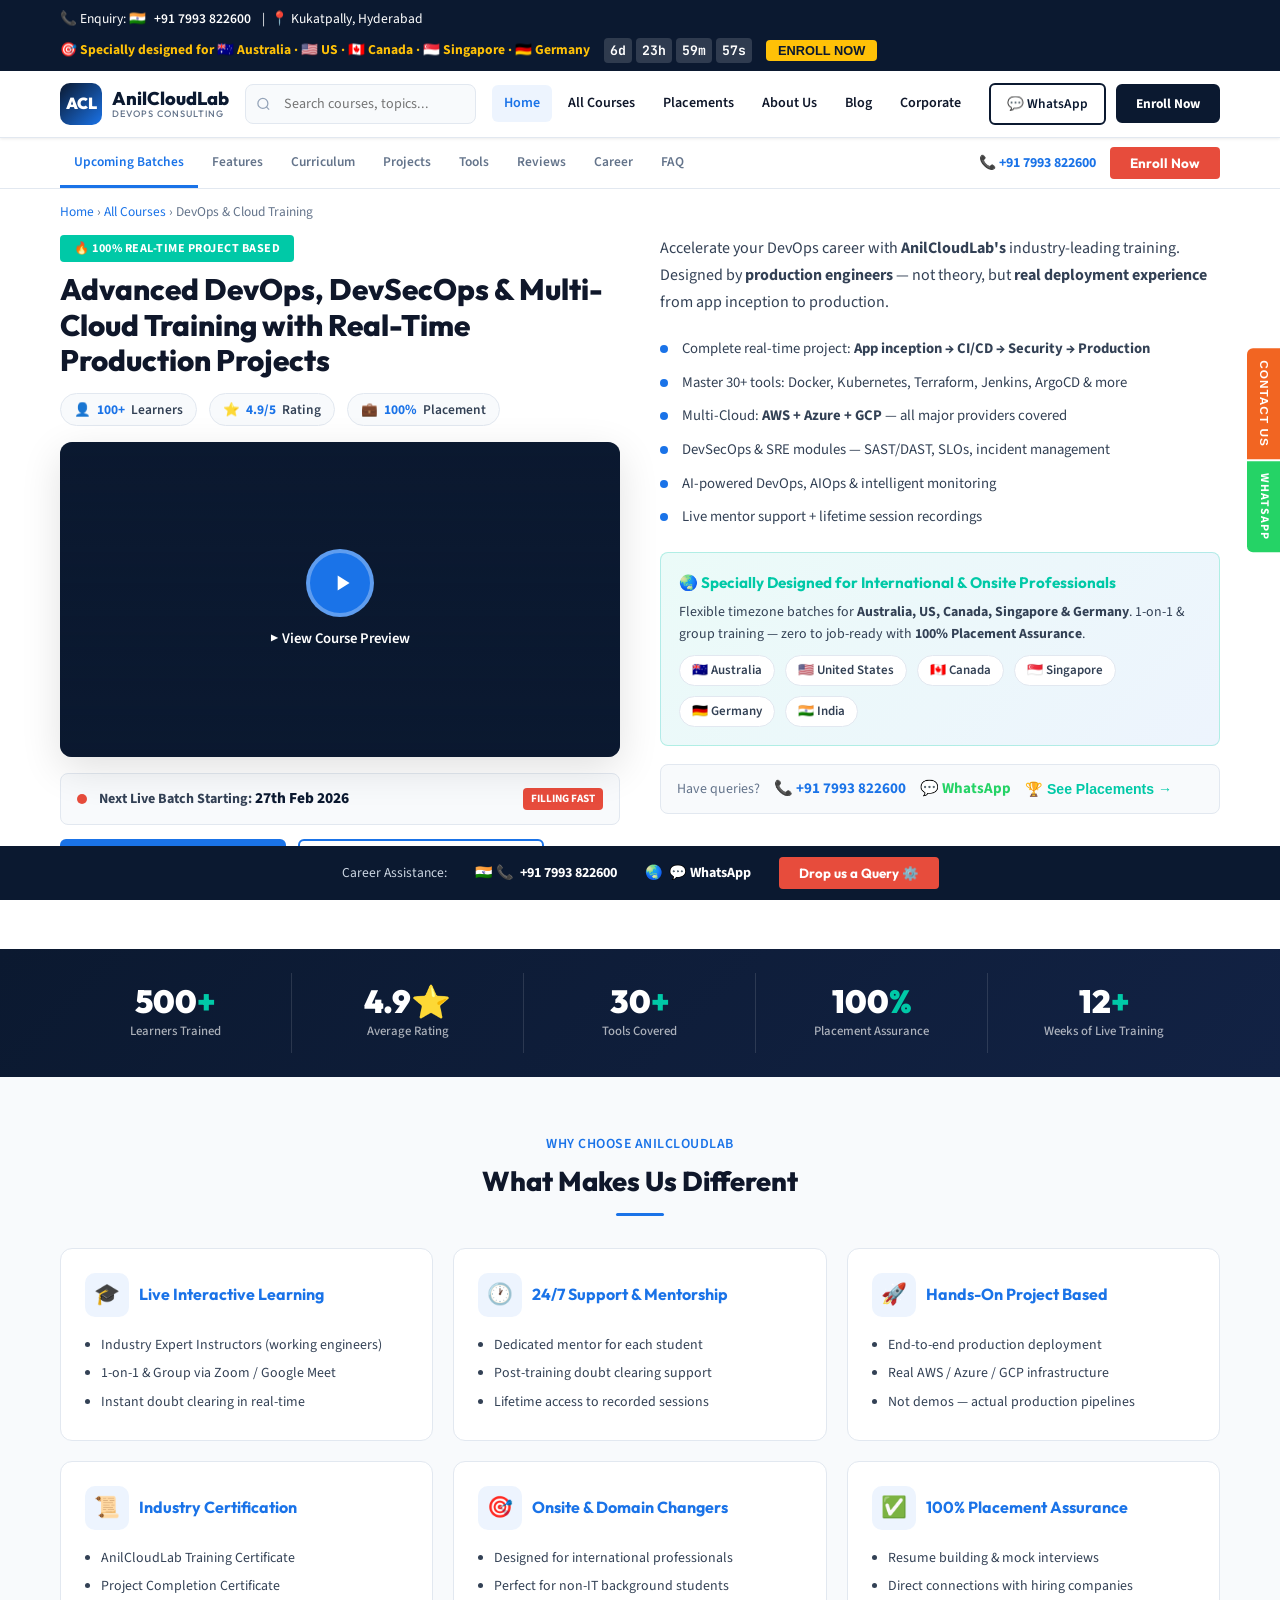
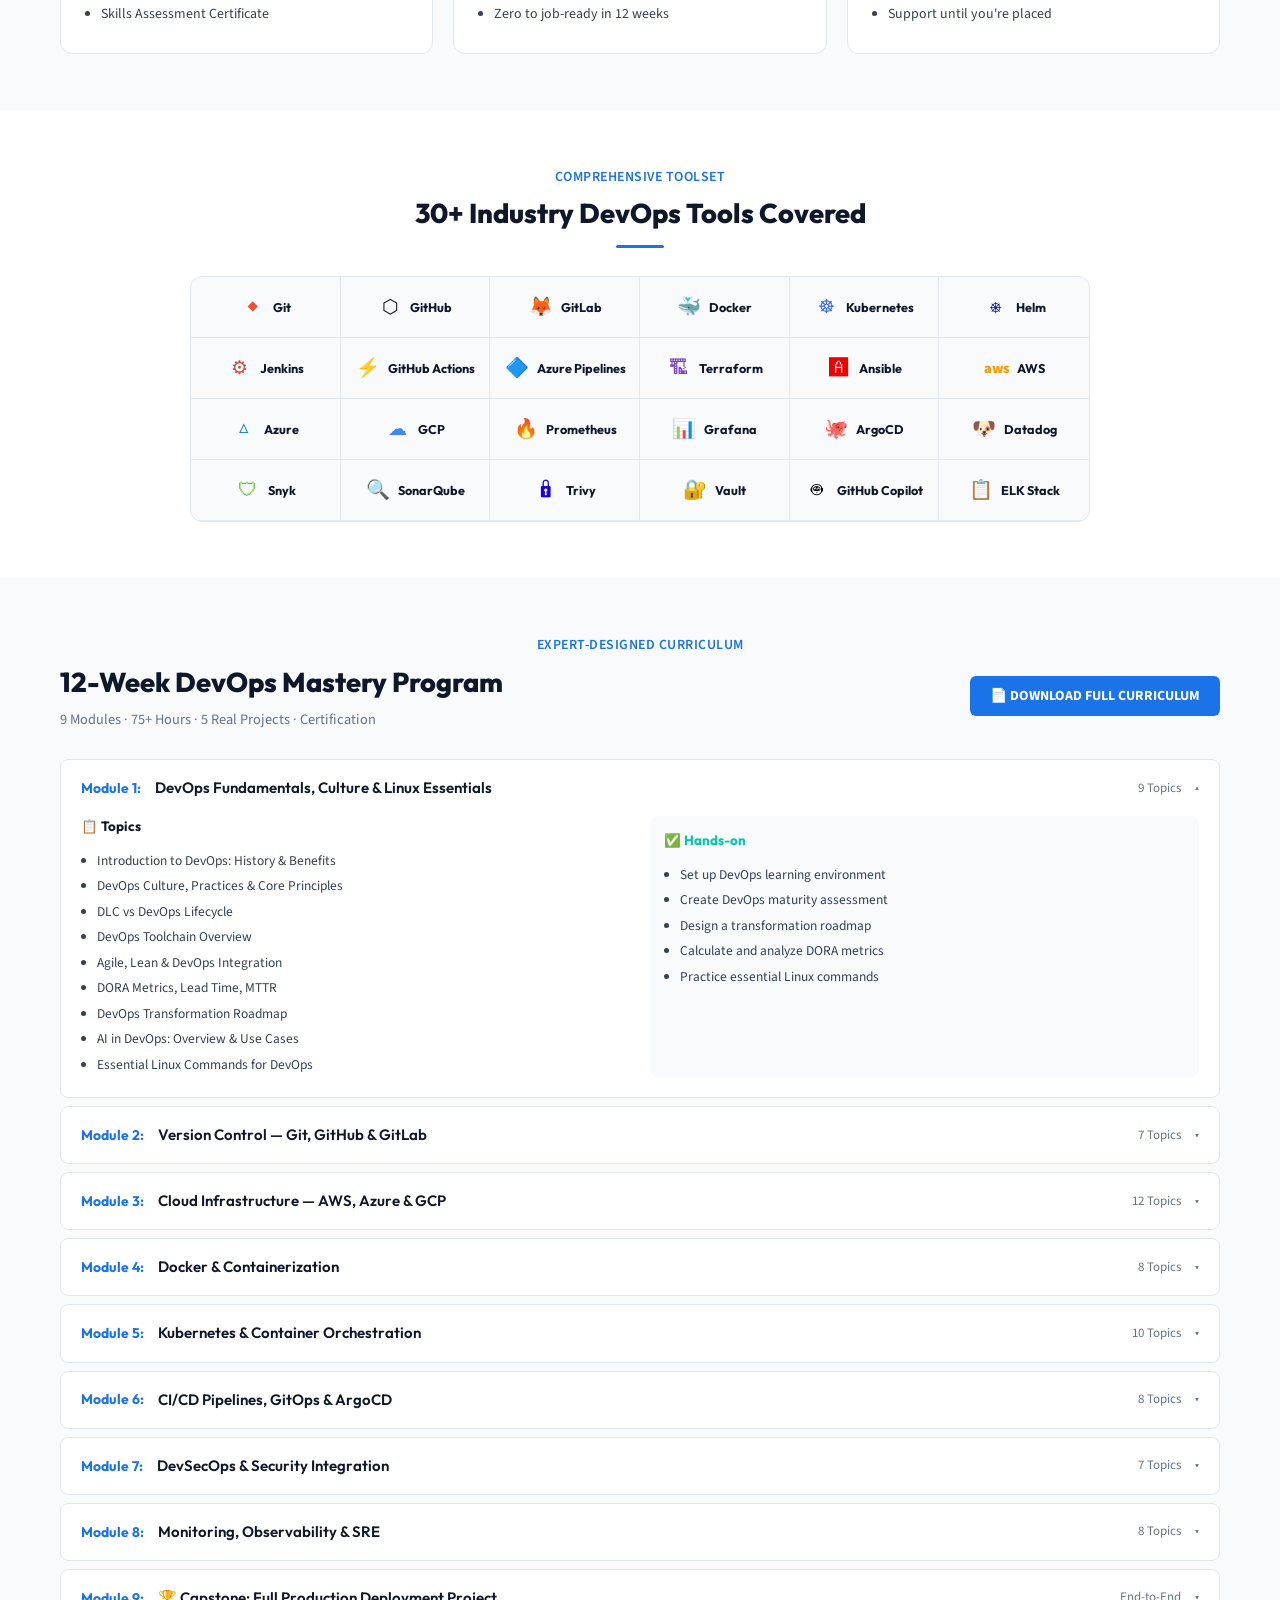
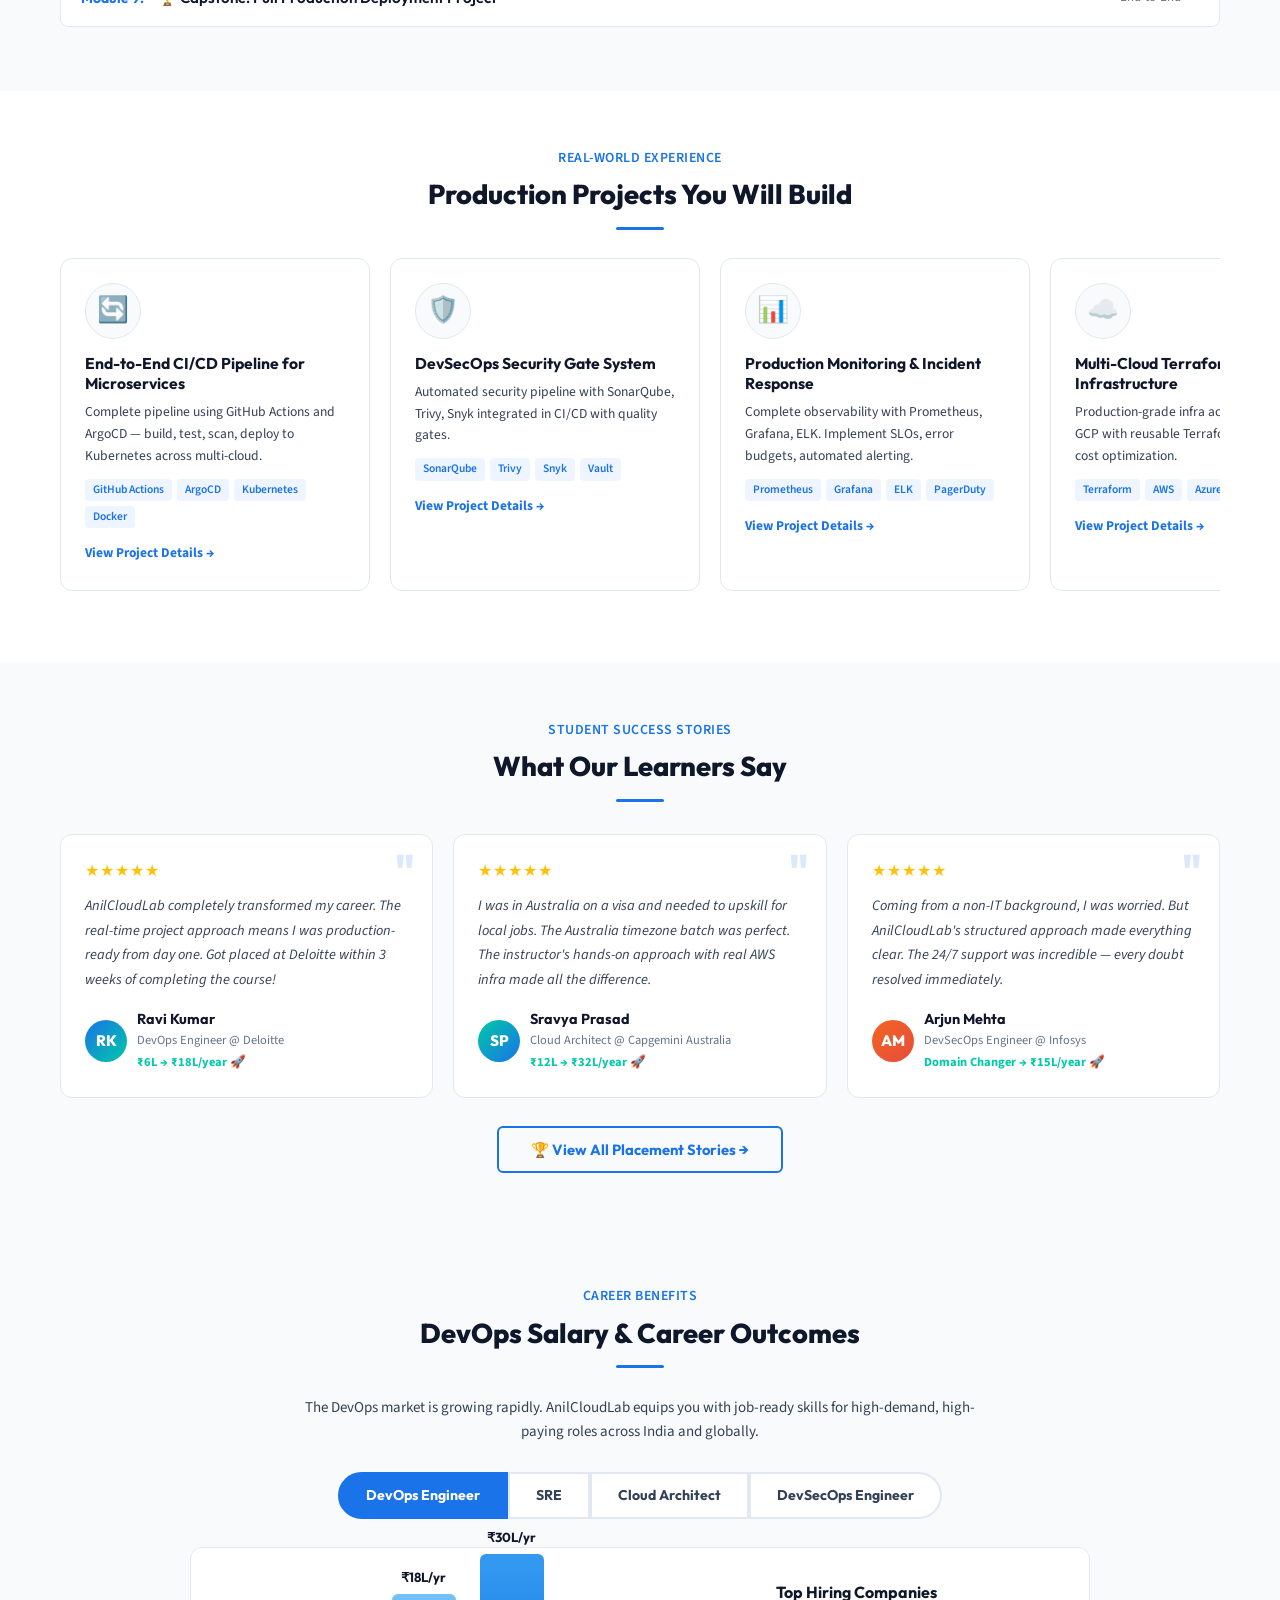
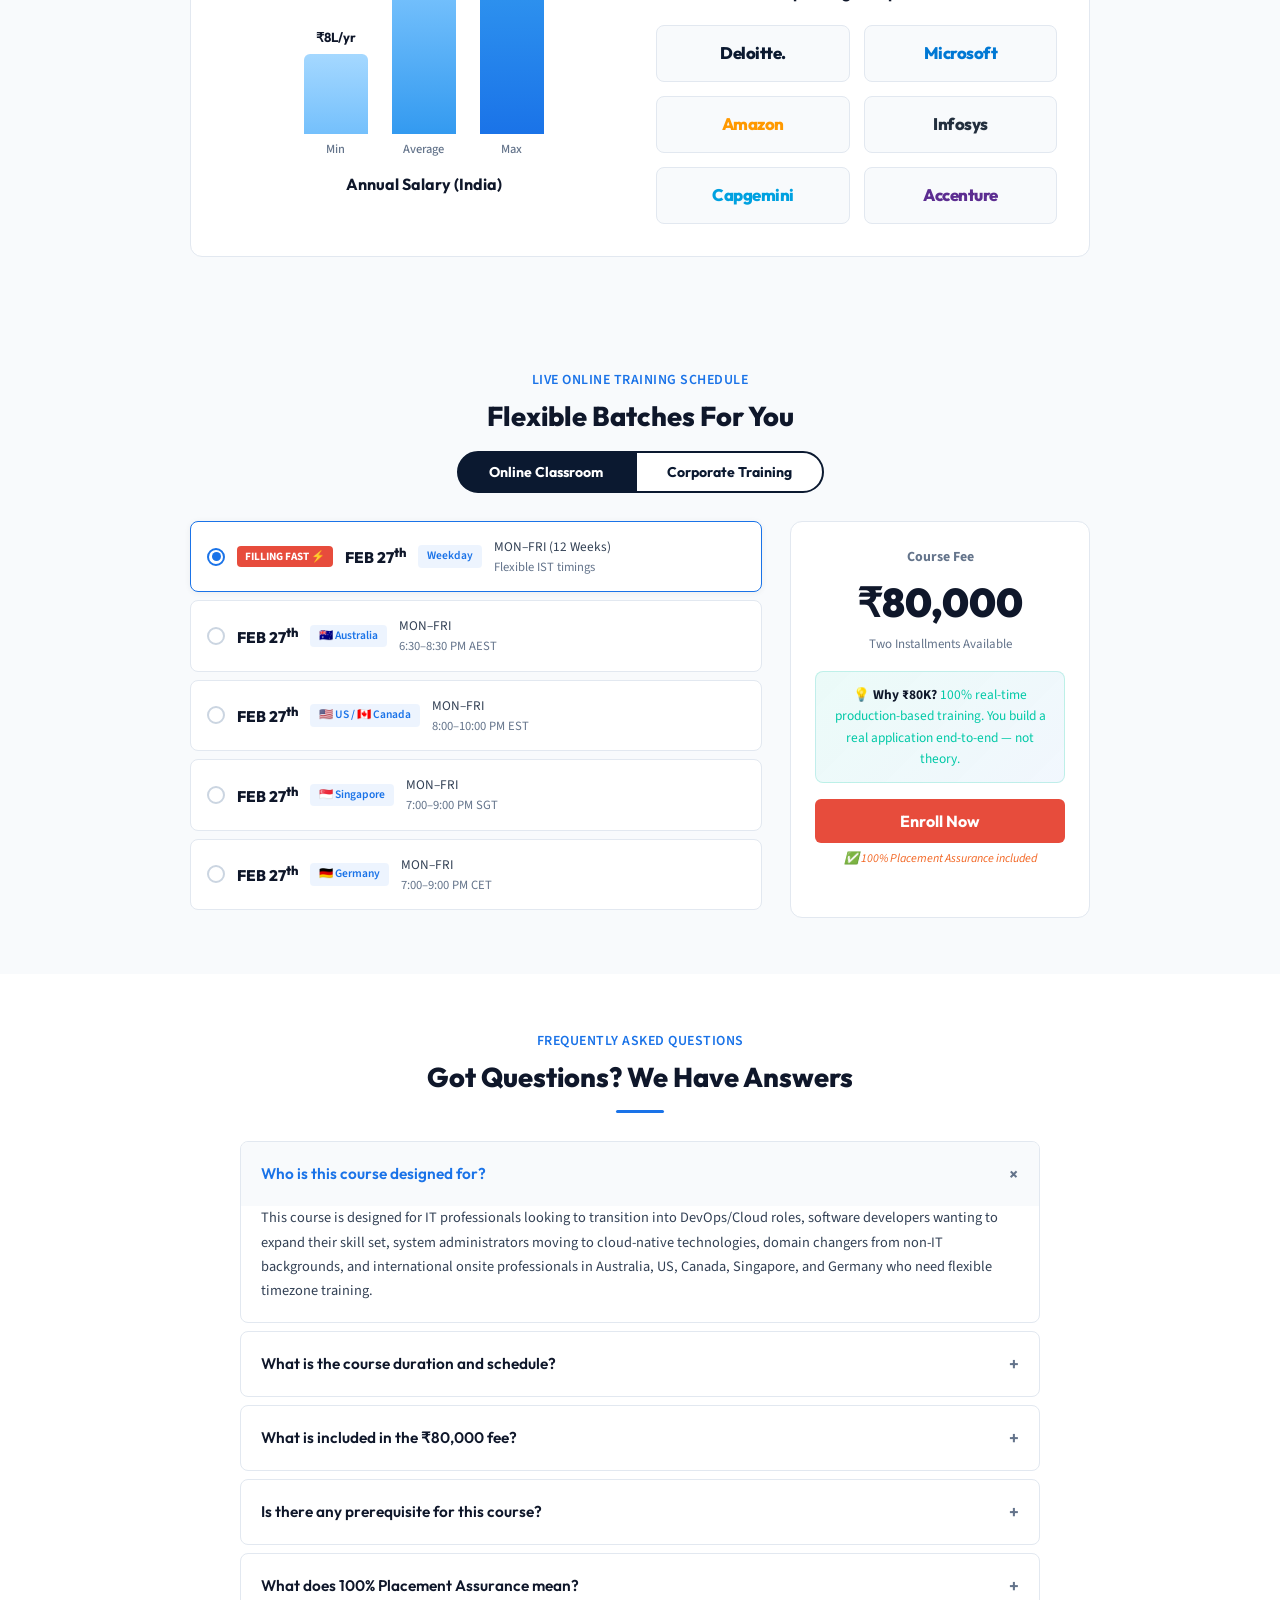
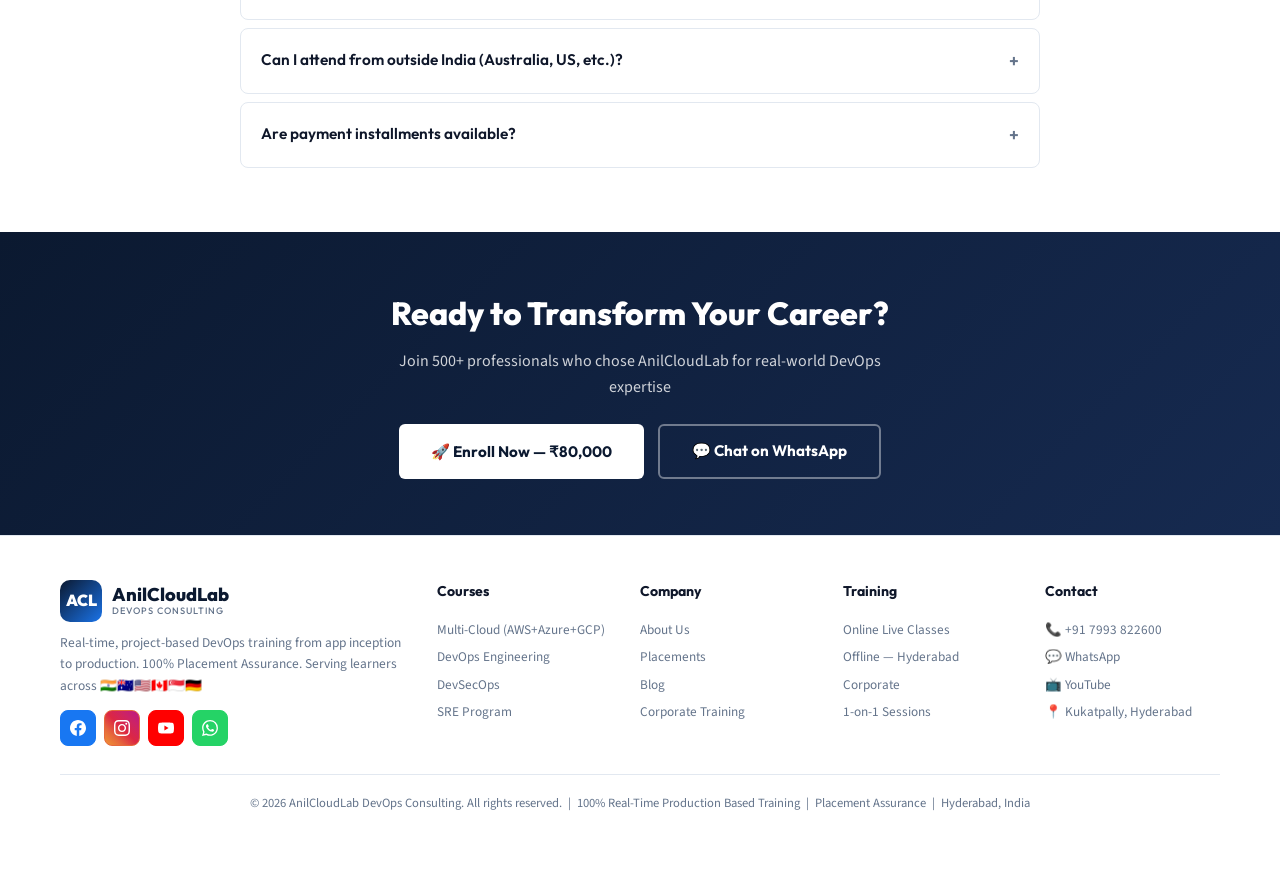
==== index.html @ 306cf28e "Update index.html" ====
<!DOCTYPE html>
<html lang="en">
<head>
<meta charset="UTF-8">
<meta name="viewport" content="width=device-width, initial-scale=1.0">
<meta name="google-site-verification" content="PxetIQFyQd6lU94QWJth1lDKcfCAhkZHGHRXb4VcsN8" />
<meta name="description" content="AnilCloudLab - India's leading DevOps, DevSecOps and Multi-Cloud Training Institute. Real-time project-based courses with 100% Placement Assurance. Live online classes for Australia, US, Canada, Singapore and Germany professionals.">
<meta name="keywords" content="anilcloudlab, anil cloud lab, AnilCloudLab, devops training, devsecops training, multi-cloud training, AWS training, devops course hyderabad, cloud computing course, placement assurance">
<link rel="canonical" href="https://anilcloudlab.github.io/" />
<meta property="og:title" content="AnilCloudLab - DevOps, DevSecOps & Multi-Cloud Training | 100% Placement Assurance">
<meta property="og:description" content="AnilCloudLab offers advanced DevOps, DevSecOps and Multi-Cloud Training with real production projects. 100% Placement Assurance.">
<meta property="og:url" content="https://anilcloudlab.github.io/">
<meta property="og:type" content="website">
<meta name="robots" content="index, follow">
<meta name="author" content="AnilCloudLab DevOps Consulting">
<meta name="theme-color" content="#0b1930">
<title>AnilCloudLab — DevOps, DevSecOps & Multi-Cloud Training | Real-Time Projects | 100% Placement Assurance</title>

<script type="application/ld+json">{"@context":"https://schema.org","@type":"EducationalOrganization","name":"AnilCloudLab","url":"https://anilcloudlab.github.io/","description":"AnilCloudLab is India's leading DevOps, DevSecOps and Multi-Cloud Training Institute offering real-time project-based courses with 100% Placement Assurance.","telephone":"+917993822600","address":{"@type":"PostalAddress","streetAddress":"506, Manjeera Majestic Homes, Kukatpally","addressLocality":"Hyderabad","addressRegion":"Telangana","postalCode":"500072","addressCountry":"IN"}}</script>

<script type="application/ld+json">
{
  "@context": "https://schema.org",
  "@type": "WebSite",
  "name": "AnilCloudLab",
  "alternateName": "Anil Cloud Lab",
  "url": "https://anilcloudlab.github.io/",
  "potentialAction": {
    "@type": "SearchAction",
    "target": "https://anilcloudlab.github.io/?q={search_term_string}",
    "query-input": "required name=search_term_string"
  }
}
</script>
<script type="application/ld+json">
{
  "@context": "https://schema.org",
  "@type": "ItemList",
  "name": "AnilCloudLab Site Navigation",
  "itemListElement": [
    {"@type":"ListItem","position":1,"name":"All Courses","description":"DevOps, Multi-Cloud, DevSecOps, SRE training programs with 100% Placement Assurance","url":"https://anilcloudlab.github.io/index.html#courses"},
    {"@type":"ListItem","position":2,"name":"Placements","description":"500+ students placed at top companies — Deloitte, Microsoft, Amazon, Infosys","url":"https://anilcloudlab.github.io/index.html#placements"},
    {"@type":"ListItem","position":3,"name":"About Us","description":"AnilCloudLab — Real engineers, real projects, real results since 2022, Hyderabad","url":"https://anilcloudlab.github.io/index.html#about"},
    {"@type":"ListItem","position":4,"name":"Corporate Training","description":"Customized DevOps and Cloud team upskilling for companies","url":"https://anilcloudlab.github.io/index.html#corporate"},
    {"@type":"ListItem","position":5,"name":"Blog","description":"DevOps tutorials, career tips, Kubernetes and AWS guides","url":"https://anilcloudlab.github.io/index.html#blog"},
    {"@type":"ListItem","position":6,"name":"Enroll Now","description":"Join DevOps training — ₹80,000 with 100% Placement Assurance, next batch Feb 27","url":"https://anilcloudlab.github.io/index.html#enroll"}
  ]
}
</script>

<link rel="preconnect" href="https://fonts.googleapis.com">
<link rel="preconnect" href="https://fonts.gstatic.com" crossorigin>
<link href="https://fonts.googleapis.com/css2?family=Outfit:wght@300;400;500;600;700;800;900&family=Source+Sans+3:ital,wght@0,400;0,500;0,600;0,700;1,400&family=JetBrains+Mono:wght@400;500;600&display=swap" rel="stylesheet">

<style>
:root{
  --navy:#0b1930;--navy-l:#122244;--blue:#1a73e8;--blue-d:#1557b0;--blue-l:#4a9af5;
  --cyan:#00c9a7;--orange:#f26522;--red:#e74c3c;--gold:#ffc107;--w:#fff;
  --g50:#f8fafc;--g100:#f1f5f9;--g200:#e2e8f0;--g300:#cbd5e1;--g400:#94a3b8;
  --g500:#64748b;--g600:#475569;--g700:#334155;--td:#0f172a;--tb:#334155;--tl:#64748b;
  --sh:0 4px 16px rgba(0,0,0,.1);--shL:0 12px 40px rgba(0,0,0,.12);--r:12px;--rs:8px
}
*,*::before,*::after{margin:0;padding:0;box-sizing:border-box}
html{scroll-behavior:smooth}
body{font-family:'Source Sans 3',sans-serif;color:var(--tb);background:var(--w);line-height:1.6;overflow-x:hidden}
a{text-decoration:none;color:inherit}ul{list-style:none}img{max-width:100%}
.container{max-width:1200px;margin:0 auto;padding:0 20px}

/* TOP BAR */
.top-bar{background:var(--navy);color:var(--w);padding:8px 0;font-size:.85rem;z-index:1001;position:relative}
.top-bar-inner{display:flex;justify-content:space-between;align-items:center;flex-wrap:wrap;gap:8px}
.top-bar-left{display:flex;align-items:center;gap:8px}
.top-bar-left a{color:var(--w);font-weight:600}
.top-bar-right{display:flex;align-items:center;gap:6px}
.top-bar-offer{color:var(--gold);font-weight:700}
.countdown{display:inline-flex;gap:4px;margin-left:8px}
.cd-u{background:rgba(255,255,255,.15);padding:2px 6px;border-radius:4px;font-weight:700;font-size:.82rem;font-family:'JetBrains Mono',monospace}
.grab-btn{background:var(--gold);color:var(--navy);padding:3px 12px;border-radius:4px;font-weight:700;font-size:.8rem;margin-left:8px;cursor:pointer;border:none;transition:.2s}
.grab-btn:hover{background:#ffd54f}

/* NAVBAR */
.navbar{background:var(--w);border-bottom:1px solid var(--g200);position:sticky;top:0;z-index:1000;box-shadow:0 1px 3px rgba(0,0,0,.08)}
.nav-inner{display:flex;align-items:center;justify-content:space-between;padding:12px 20px;max-width:1200px;margin:0 auto;gap:16px}
.nav-logo{display:flex;align-items:center;gap:10px;flex-shrink:0}
.nav-logo-mark{width:42px;height:42px;border-radius:10px;background:linear-gradient(135deg,var(--navy),var(--blue));display:flex;align-items:center;justify-content:center;font-family:'Outfit',sans-serif;font-weight:900;font-size:1rem;color:var(--w)}
.nav-logo-text{font-family:'Outfit',sans-serif;font-weight:800;font-size:1.15rem;color:var(--navy);line-height:1.1}
.nav-logo-text small{display:block;font-size:.58rem;font-weight:500;color:var(--tl);letter-spacing:1px;text-transform:uppercase}
.nav-search-wrap{flex:1;max-width:320px;position:relative}
.nav-search-input{width:100%;padding:9px 16px 9px 38px;border:1.5px solid var(--g200);border-radius:8px;font-size:.88rem;font-family:'Source Sans 3',sans-serif;outline:none;transition:.2s;background:var(--g50)}
.nav-search-input:focus{border-color:var(--blue);background:var(--w)}
.nav-search-icon{position:absolute;left:11px;top:50%;transform:translateY(-50%);color:var(--g400);pointer-events:none}
.nav-links{display:flex;align-items:center;gap:4px}
.nav-link{font-size:.88rem;font-weight:600;color:var(--td);cursor:pointer;transition:.2s;white-space:nowrap;padding:7px 12px;border-radius:6px;position:relative}
.nav-link:hover{color:var(--blue);background:rgba(26,115,232,.06)}
.nav-link.active{color:var(--blue);background:rgba(26,115,232,.08)}
.nav-actions{display:flex;align-items:center;gap:10px}
.btn-o{padding:8px 16px;border:2px solid var(--navy);border-radius:6px;font-weight:600;font-size:.84rem;color:var(--navy);background:transparent;cursor:pointer;transition:.2s;font-family:'Source Sans 3'}
.btn-o:hover{background:var(--navy);color:var(--w)}
.btn-f{padding:8px 18px;border:2px solid var(--navy);border-radius:6px;font-weight:700;font-size:.84rem;color:var(--w);background:var(--navy);cursor:pointer;transition:.2s;font-family:'Source Sans 3'}
.btn-f:hover{background:var(--blue);border-color:var(--blue)}
.nav-mob{display:none;background:none;border:none;cursor:pointer;padding:8px}
.nav-mob span{display:block;width:22px;height:2px;background:var(--navy);margin:5px 0}

/* PAGES */
.page{display:none}.page.active{display:block}

/* SUB NAV */
.sub-nav{background:var(--w);border-bottom:1px solid var(--g200);position:sticky;top:66px;z-index:999;overflow-x:auto}
.sub-nav-inner{display:flex;align-items:center;justify-content:space-between;max-width:1200px;margin:0 auto;padding:0 20px}
.sub-nav-links{display:flex;gap:0}
.snl{padding:13px 14px;font-size:.84rem;font-weight:600;color:var(--tl);cursor:pointer;white-space:nowrap;border-bottom:3px solid transparent;transition:.2s}
.snl:hover,.snl.active{color:var(--blue);border-bottom-color:var(--blue)}
.sub-nav-r{display:flex;align-items:center;gap:14px}
.sub-nav-phone{color:var(--blue);font-weight:700;font-size:.87rem}
.snr-enroll{padding:8px 20px;background:var(--red);color:var(--w);border:none;border-radius:4px;font-weight:700;font-size:.84rem;cursor:pointer;font-family:'Outfit';transition:.2s}
.snr-enroll:hover{background:#c0392b}

/* BREADCRUMB */
.breadcrumb{padding:12px 0;font-size:.84rem;color:var(--tl)}.breadcrumb a{color:var(--blue)}

/* HERO */
.hero-grid{display:grid;grid-template-columns:1fr 1fr;gap:40px;align-items:start;padding-bottom:40px}
.hero-badge{display:inline-block;background:var(--cyan);color:var(--w);padding:4px 14px;border-radius:4px;font-size:.76rem;font-weight:700;text-transform:uppercase;letter-spacing:.5px;margin-bottom:10px}
.hero-title{font-family:'Outfit';font-size:1.85rem;font-weight:800;color:var(--td);line-height:1.2;margin-bottom:14px}
.hero-meta{display:flex;gap:12px;margin-bottom:16px;flex-wrap:wrap}
.hm-item{display:flex;align-items:center;gap:6px;padding:5px 13px;background:var(--g50);border:1px solid var(--g200);border-radius:50px;font-size:.84rem;font-weight:600}
.hm-item .v{color:var(--blue);font-weight:700}
.video-box{position:relative;border-radius:var(--r);overflow:hidden;background:var(--navy);aspect-ratio:16/9;cursor:pointer;box-shadow:var(--shL);margin-bottom:16px}
.video-box iframe{width:100%;height:100%;border:none}
.video-overlay{position:absolute;inset:0;background:linear-gradient(180deg,rgba(11,25,48,.3),rgba(11,25,48,.7));display:flex;flex-direction:column;align-items:center;justify-content:center;gap:10px;transition:.3s}
.video-box.playing .video-overlay{opacity:0;pointer-events:none}
.play-btn{width:68px;height:68px;border-radius:50%;background:var(--blue);border:4px solid rgba(255,255,255,.3);display:flex;align-items:center;justify-content:center;transition:.3s}
.play-btn:hover{transform:scale(1.1);box-shadow:0 0 30px rgba(26,115,232,.5)}
.play-btn svg{fill:var(--w);width:26px;height:26px;margin-left:4px}
.video-label{color:var(--w);font-weight:600;font-size:.92rem}
.batch-banner{display:flex;align-items:center;gap:12px;padding:12px 16px;background:var(--g50);border:1px solid var(--g200);border-radius:var(--rs);margin-bottom:14px}
.live-dot{width:10px;height:10px;border-radius:50%;background:var(--red);animation:pulse 1.5s ease-in-out infinite;flex-shrink:0}
@keyframes pulse{0%,100%{opacity:1}50%{opacity:.4}}
.hero-ctas{display:flex;gap:12px;flex-wrap:wrap;margin-bottom:20px}
.cta-p{padding:13px 32px;background:var(--blue);color:var(--w);border:none;border-radius:6px;font-family:'Outfit';font-weight:700;font-size:.98rem;cursor:pointer;transition:.3s}
.cta-p:hover{background:var(--blue-d);box-shadow:0 8px 24px rgba(26,115,232,.3);transform:translateY(-2px)}
.cta-s{padding:13px 32px;background:var(--w);color:var(--blue);border:2px solid var(--blue);border-radius:6px;font-family:'Outfit';font-weight:700;font-size:.98rem;cursor:pointer;transition:.3s}
.cta-s:hover{background:rgba(26,115,232,.05)}
.hero-desc{font-size:1rem;line-height:1.7;margin-bottom:16px}
.hero-hl li{padding:5px 0 5px 22px;position:relative;font-size:.92rem}
.hero-hl li::before{content:'';position:absolute;left:0;top:13px;width:8px;height:8px;background:var(--blue);border-radius:50%}
.global-banner{background:linear-gradient(135deg,rgba(0,201,167,.08),rgba(26,115,232,.08));border:1px solid rgba(0,201,167,.25);border-radius:var(--rs);padding:18px;margin:18px 0}
.global-banner h4{font-family:'Outfit';font-size:.95rem;font-weight:700;color:var(--cyan);margin-bottom:6px}
.global-banner p{font-size:.87rem;color:var(--tb)}
.country-flags{display:flex;gap:10px;margin-top:10px;flex-wrap:wrap}
.country-flag{display:flex;align-items:center;gap:6px;padding:4px 12px;background:var(--w);border:1px solid var(--g200);border-radius:50px;font-size:.81rem;font-weight:600}
.hero-contact{display:flex;align-items:center;gap:14px;padding:12px 16px;background:var(--g50);border-radius:var(--rs);border:1px solid var(--g200);margin-top:16px;flex-wrap:wrap}
.hero-contact span{font-size:.87rem;color:var(--tl)}
.hero-contact a{font-weight:700;font-size:.94rem}

/* SECTIONS */
.sh{font-family:'Outfit';font-size:1.7rem;font-weight:800;color:var(--td);text-align:center;margin-bottom:8px}
.sh-sub{text-align:center;font-size:.87rem;color:var(--blue);font-weight:600;margin-bottom:4px;text-transform:uppercase;letter-spacing:.5px}
.sh-line{width:48px;height:3px;background:var(--blue);border-radius:2px;margin:10px auto 28px}
.sec{padding:56px 0}

/* STATS BAR */
.stats-bar{background:linear-gradient(135deg,var(--navy),var(--navy-l));padding:24px 0}
.stats-inner{display:grid;grid-template-columns:repeat(5,1fr);gap:0;max-width:1200px;margin:0 auto;padding:0 20px}
.stat-item{text-align:center;padding:12px 20px;border-right:1px solid rgba(255,255,255,.12)}
.stat-item:last-child{border-right:none}
.stat-num{font-family:'Outfit';font-size:2rem;font-weight:900;color:var(--w);line-height:1}
.stat-num span{color:var(--cyan)}
.stat-label{font-size:.8rem;color:rgba(255,255,255,.65);margin-top:4px;font-weight:500}

/* FEATURES */
.feat-grid{display:grid;grid-template-columns:repeat(3,1fr);gap:20px;margin-top:32px}
.feat-card{background:var(--w);border:1px solid var(--g200);border-radius:var(--r);padding:24px;transition:.3s;position:relative;overflow:hidden}
.feat-card::before{content:'';position:absolute;top:0;left:0;right:0;height:3px;background:linear-gradient(90deg,var(--blue),var(--cyan));transform:scaleX(0);transform-origin:left;transition:.3s}
.feat-card:hover{box-shadow:var(--sh);border-color:rgba(26,115,232,.3)}
.feat-card:hover::before{transform:scaleX(1)}
.feat-hdr{display:flex;align-items:center;gap:10px;margin-bottom:14px}
.feat-icon{width:44px;height:44px;border-radius:10px;background:rgba(26,115,232,.08);display:flex;align-items:center;justify-content:center;font-size:1.3rem}
.feat-card h3{font-family:'Outfit';font-size:1rem;font-weight:700;color:var(--blue)}
.feat-card ul{list-style:disc;padding-left:16px}
.feat-card li{font-size:.87rem;color:var(--tb);padding:3px 0}

/* TESTIMONIALS */
.testi-grid{display:grid;grid-template-columns:repeat(3,1fr);gap:20px;margin-top:32px}
.testi-card{background:var(--w);border:1px solid var(--g200);border-radius:var(--r);padding:24px;position:relative;transition:.3s}
.testi-card:hover{box-shadow:var(--sh)}
.testi-quote{font-size:2.5rem;color:var(--blue);opacity:.15;position:absolute;top:14px;right:18px;font-family:'Outfit';font-weight:900;line-height:1}
.testi-stars{color:var(--gold);font-size:1rem;margin-bottom:10px;letter-spacing:1px}
.testi-text{font-size:.9rem;color:var(--tb);line-height:1.7;margin-bottom:16px;font-style:italic}
.testi-author{display:flex;align-items:center;gap:10px}
.testi-avatar{width:42px;height:42px;border-radius:50%;background:linear-gradient(135deg,var(--blue),var(--cyan));display:flex;align-items:center;justify-content:center;font-family:'Outfit';font-weight:800;font-size:.95rem;color:var(--w);flex-shrink:0}
.testi-name{font-family:'Outfit';font-weight:700;font-size:.9rem;color:var(--td)}
.testi-role{font-size:.78rem;color:var(--tl)}
.testi-salary{font-size:.78rem;font-weight:700;color:var(--cyan);margin-top:2px}

/* SALARY */
.salary-sec{padding:56px 0;background:var(--g50)}
.salary-desc{text-align:center;max-width:700px;margin:0 auto 28px;font-size:.94rem;color:var(--tb)}
.desig-tabs{display:flex;justify-content:center;gap:0;margin-bottom:28px;flex-wrap:wrap}
.desig-tab{padding:10px 26px;font-family:'Outfit';font-weight:700;font-size:.88rem;border:2px solid var(--g200);cursor:pointer;transition:.2s;background:var(--w);color:var(--tb)}
.desig-tab:first-child{border-radius:50px 0 0 50px}
.desig-tab:last-child{border-radius:0 50px 50px 0}
.desig-tab.active{background:var(--blue);color:var(--w);border-color:var(--blue)}
.salary-content{display:none;background:var(--w);border:1px solid var(--g200);border-radius:var(--r);padding:32px;max-width:900px;margin:0 auto}
.salary-content.active{display:grid;grid-template-columns:1fr 1fr;gap:32px}
.salary-chart{text-align:center}
.chart-bars{display:flex;align-items:flex-end;justify-content:center;gap:24px;height:180px;margin-bottom:12px}
.chart-bar{display:flex;flex-direction:column;align-items:center;gap:6px}
.chart-bar-fill{width:64px;border-radius:6px 6px 0 0;transition:.5s}
.chart-bar-label{font-size:.78rem;color:var(--tl);font-weight:500}
.chart-bar-val{font-family:'Outfit';font-size:.82rem;font-weight:700;color:var(--td)}
.chart-title{font-family:'Outfit';font-size:1rem;font-weight:700;color:var(--td);margin-top:8px}
.hiring-companies{text-align:center}
.hiring-companies h4{font-family:'Outfit';font-size:1rem;font-weight:700;color:var(--td);margin-bottom:20px}
.company-logos{display:grid;grid-template-columns:repeat(2,1fr);gap:14px}
.company-logo{background:var(--g50);border:1px solid var(--g200);border-radius:var(--rs);padding:14px;display:flex;align-items:center;justify-content:center;font-family:'Outfit';font-weight:800;font-size:1.05rem;color:var(--navy);letter-spacing:-.5px;min-height:56px}

/* TOOLS */
.tools-sec{padding:56px 0}
.tools-grid{display:grid;grid-template-columns:repeat(6,1fr);gap:0;max-width:900px;margin:28px auto 0;background:var(--g50);border:1px solid var(--g200);border-radius:var(--r);overflow:hidden}
.tool-cell{display:flex;align-items:center;justify-content:center;gap:7px;padding:17px 10px;border-right:1px solid var(--g200);border-bottom:1px solid var(--g200);transition:.2s;cursor:default}
.tool-cell:hover{background:var(--w);box-shadow:inset 0 0 0 2px rgba(26,115,232,.15)}
.tool-cell:nth-child(6n){border-right:none}
.tool-icon{font-size:1.2rem;width:26px;height:26px;display:flex;align-items:center;justify-content:center;flex-shrink:0}
.tool-name{font-family:'Outfit';font-size:.79rem;font-weight:700;color:var(--td);white-space:nowrap}

/* CURRICULUM */
.curric-sec{padding:56px 0;background:var(--g50)}
.curric-hdr{display:flex;align-items:center;justify-content:space-between;margin-bottom:28px;flex-wrap:wrap;gap:14px}
.curric-hdr h2{font-family:'Outfit';font-size:1.7rem;font-weight:800;color:var(--td)}
.dl-btn{display:flex;align-items:center;gap:8px;padding:10px 20px;background:var(--blue);color:var(--w);border:none;border-radius:6px;font-weight:700;font-size:.87rem;cursor:pointer;font-family:'Source Sans 3';transition:.2s}
.dl-btn:hover{background:var(--blue-d)}
.mod-item{background:var(--w);border:1px solid var(--g200);border-radius:var(--rs);margin-bottom:8px;overflow:hidden}
.mod-hdr{padding:16px 20px;cursor:pointer;display:flex;align-items:center;justify-content:space-between;transition:.2s}
.mod-hdr:hover{background:var(--g50)}
.mod-hdr-l{display:flex;align-items:center;gap:14px}
.mod-num{font-family:'Outfit';font-size:.87rem;font-weight:700;color:var(--blue);white-space:nowrap}
.mod-hdr h4{font-family:'Outfit';font-size:.94rem;font-weight:600;color:var(--td)}
.mod-meta{display:flex;align-items:center;gap:14px;font-size:.81rem;color:var(--tl)}
.mod-arrow{transition:transform .3s;color:var(--tl)}
.mod-item.open .mod-arrow{transform:rotate(180deg)}
.mod-body{max-height:0;overflow:hidden;transition:max-height .4s ease}
.mod-item.open .mod-body{max-height:800px}
.mod-content{padding:0 20px 20px;display:grid;grid-template-columns:1fr 1fr;gap:20px}
.mod-topics h5,.mod-hands h5{font-family:'Outfit';font-size:.84rem;font-weight:700;margin-bottom:10px;display:flex;align-items:center;gap:6px}
.mod-topics h5{color:var(--td)}.mod-hands h5{color:var(--cyan)}
.mod-hands{background:var(--g50);border-radius:var(--rs);padding:14px}
.mod-topics ul,.mod-hands ul{list-style:disc;padding-left:16px}
.mod-topics li,.mod-hands li{font-size:.84rem;padding:2px 0;color:var(--tb)}

/* PROJECTS */
.proj-sec{padding:56px 0}
.proj-scroll{display:flex;gap:20px;overflow-x:auto;padding-bottom:16px;scroll-snap-type:x mandatory}
.proj-scroll::-webkit-scrollbar{height:6px}
.proj-scroll::-webkit-scrollbar-thumb{background:var(--g300);border-radius:3px}
.proj-card{min-width:310px;background:var(--w);border:1px solid var(--g200);border-radius:var(--r);padding:24px;scroll-snap-align:start;transition:.3s}
.proj-card:hover{box-shadow:var(--sh)}
.proj-icon{width:56px;height:56px;border-radius:50%;background:var(--g50);display:flex;align-items:center;justify-content:center;font-size:1.6rem;margin-bottom:14px;border:1px solid var(--g200)}
.proj-card h3{font-family:'Outfit';font-size:.98rem;font-weight:700;color:var(--td);margin-bottom:8px;line-height:1.3}
.proj-card p{font-size:.85rem;color:var(--tb);margin-bottom:12px}
.proj-tech{display:flex;flex-wrap:wrap;gap:5px;margin-bottom:12px}
.proj-tech span{padding:2px 8px;background:rgba(26,115,232,.07);border-radius:4px;font-size:.72rem;font-weight:600;color:var(--blue)}
.proj-link{color:var(--blue);font-weight:700;font-size:.84rem}

/* BATCHES */
.batch-sec{padding:56px 0;background:var(--g50)}
.batch-toggle{display:flex;justify-content:center;gap:0;margin:12px 0 28px}
.bt-btn{padding:10px 30px;font-family:'Outfit';font-weight:700;font-size:.88rem;border:2px solid var(--navy);cursor:pointer;transition:.2s;background:var(--w);color:var(--navy)}
.bt-btn:first-child{border-radius:50px 0 0 50px}
.bt-btn:last-child{border-radius:0 50px 50px 0}
.bt-btn.active{background:var(--navy);color:var(--w)}
.batch-grid{display:grid;grid-template-columns:1fr 300px;gap:28px;max-width:900px;margin:0 auto}
.batch-row{display:flex;align-items:center;gap:12px;padding:14px 16px;background:var(--w);border:1px solid var(--g200);border-radius:var(--rs);margin-bottom:8px;cursor:pointer;transition:.2s;flex-wrap:wrap}
.batch-row:hover,.batch-row.sel{border-color:var(--blue);box-shadow:0 1px 6px rgba(0,0,0,.06)}
.batch-radio{width:18px;height:18px;border-radius:50%;border:2px solid var(--g300);display:flex;align-items:center;justify-content:center;flex-shrink:0}
.batch-row.sel .batch-radio{border-color:var(--blue)}
.batch-row.sel .batch-radio::after{content:'';width:9px;height:9px;border-radius:50%;background:var(--blue)}
.b-fill{background:var(--red);color:var(--w);padding:2px 8px;border-radius:4px;font-size:.7rem;font-weight:700;text-transform:uppercase}
.b-date{font-family:'Outfit';font-weight:800;font-size:.96rem;color:var(--td)}
.b-tag{background:rgba(26,115,232,.08);color:var(--blue);padding:2px 9px;border-radius:4px;font-size:.72rem;font-weight:600}
.b-detail{font-size:.83rem;color:var(--tb)}
.b-time{font-size:.79rem;color:var(--tl)}
.batch-price{background:var(--w);border:1px solid var(--g200);border-radius:var(--r);padding:24px;text-align:center}
.batch-price h4{font-size:.87rem;color:var(--tl);margin-bottom:2px}
.bp-main{font-family:'Outfit';font-size:2.5rem;font-weight:900;color:var(--td)}
.bp-label{font-size:.81rem;color:var(--tl);display:block;margin-bottom:16px}
.bp-note{background:linear-gradient(135deg,rgba(0,201,167,.08),rgba(26,115,232,.06));border:1px solid rgba(0,201,167,.2);border-radius:var(--rs);padding:12px;margin-bottom:16px;font-size:.84rem;color:var(--cyan)}
.bp-note strong{color:var(--td)}
.bp-enroll{display:block;width:100%;padding:12px;background:var(--red);color:var(--w);border:none;border-radius:6px;font-family:'Outfit';font-weight:700;font-size:1rem;cursor:pointer;transition:.2s;margin-bottom:6px}
.bp-enroll:hover{background:#c0392b}
.bp-offer{font-size:.75rem;color:var(--orange);font-style:italic}

/* FAQ */
.faq-sec{padding:56px 0}
.faq-wrap{max-width:800px;margin:28px auto 0}
.faq-item{border:1px solid var(--g200);border-radius:var(--rs);margin-bottom:8px;overflow:hidden;background:var(--w)}
.faq-q{padding:18px 20px;cursor:pointer;display:flex;align-items:center;justify-content:space-between;font-family:'Outfit';font-size:.96rem;font-weight:600;color:var(--td);transition:.2s}
.faq-q:hover{background:var(--g50)}
.faq-item.open .faq-q{color:var(--blue);background:var(--g50)}
.faq-arr{font-size:1.1rem;transition:transform .3s;color:var(--tl)}
.faq-item.open .faq-arr{transform:rotate(45deg)}
.faq-a{max-height:0;overflow:hidden;transition:max-height .4s ease}
.faq-item.open .faq-a{max-height:300px}
.faq-a-inner{padding:0 20px 18px;font-size:.9rem;color:var(--tb);line-height:1.7}

/* CTA BANNER */
.cta-banner{background:linear-gradient(135deg,var(--navy),#162a50);padding:56px 0;text-align:center;color:var(--w)}
.cta-banner h2{font-family:'Outfit';font-size:2rem;font-weight:800;margin-bottom:10px}
.cta-banner p{font-size:1rem;opacity:.8;margin-bottom:24px;max-width:500px;margin-left:auto;margin-right:auto}
.cta-banner-btns{display:flex;gap:14px;justify-content:center;flex-wrap:wrap}
.cta-btn-w{padding:13px 32px;background:var(--w);color:var(--navy);border:none;border-radius:6px;font-family:'Outfit';font-weight:700;font-size:.95rem;cursor:pointer;transition:.2s}
.cta-btn-w:hover{background:var(--g100)}
.cta-btn-g{padding:13px 32px;background:transparent;color:var(--w);border:2px solid rgba(255,255,255,.4);border-radius:6px;font-family:'Outfit';font-weight:700;font-size:.95rem;cursor:pointer;transition:.2s}
.cta-btn-g:hover{border-color:var(--w)}

/* COURSES PAGE */
.cp-hdr{padding:36px 0 20px}
.cp-hdr h1{font-family:'Outfit';font-size:1.9rem;font-weight:800;color:var(--blue);margin-bottom:4px}
.cp-hdr p{font-size:.94rem;color:var(--tl)}
.cat-pills{display:flex;flex-wrap:wrap;gap:10px;padding:16px 0}
.cat-pill{padding:9px 20px;border-radius:8px;border:1px solid var(--g200);background:var(--w);font-size:.87rem;font-weight:600;color:var(--tb);cursor:pointer;transition:.2s}
.cat-pill.active,.cat-pill:hover{background:var(--blue);color:var(--w);border-color:var(--blue)}
.courses-grid{display:grid;grid-template-columns:repeat(auto-fit,minmax(300px,1fr));gap:20px;padding:28px 0 56px}
.cl-card{background:var(--w);border:1px solid var(--g200);border-radius:var(--r);overflow:hidden;transition:.3s;cursor:pointer}
.cl-card:hover{box-shadow:var(--shL);transform:translateY(-4px)}
.cl-top{padding:22px 22px 14px}
.cl-badge{display:inline-block;padding:3px 10px;border-radius:4px;font-size:.7rem;font-weight:700;text-transform:uppercase;letter-spacing:.5px;margin-bottom:8px}
.cl-card h3{font-family:'Outfit';font-size:1.05rem;font-weight:700;color:var(--td);margin-bottom:6px;line-height:1.3}
.cl-card p{font-size:.85rem;color:var(--tb);margin-bottom:10px}
.cl-tags{display:flex;flex-wrap:wrap;gap:5px;margin-bottom:14px}
.cl-tags span{padding:3px 9px;background:var(--g50);border:1px solid var(--g200);border-radius:50px;font-size:.71rem;color:var(--tl);font-weight:500}
.cl-bottom{padding:12px 22px;background:var(--g50);border-top:1px solid var(--g200);display:flex;align-items:center;justify-content:space-between}
.cl-stat{font-size:.81rem;color:var(--tl);display:flex;align-items:center;gap:3px}
.cl-stat .v{font-weight:700;color:var(--td)}

/* ABOUT PAGE */
.about-hero{background:linear-gradient(135deg,var(--navy),#162a50);padding:64px 0;color:var(--w)}
.about-hero-grid{display:grid;grid-template-columns:1fr 1fr;gap:48px;align-items:center}
.about-hero h1{font-family:'Outfit';font-size:2.2rem;font-weight:900;line-height:1.2;margin-bottom:16px}
.about-hero p{font-size:1.02rem;opacity:.85;line-height:1.7}
.about-hero-visual{background:rgba(255,255,255,.06);border:1px solid rgba(255,255,255,.12);border-radius:var(--r);padding:28px;text-align:center}
.about-stat-grid{display:grid;grid-template-columns:1fr 1fr;gap:20px}
.as-item{background:rgba(255,255,255,.08);border-radius:var(--rs);padding:20px;text-align:center}
.as-num{font-family:'Outfit';font-size:2rem;font-weight:900;color:var(--cyan)}
.as-label{font-size:.82rem;color:rgba(255,255,255,.7);margin-top:4px}
.team-grid{display:grid;grid-template-columns:repeat(3,1fr);gap:24px;margin-top:32px}
.team-card{background:var(--w);border:1px solid var(--g200);border-radius:var(--r);overflow:hidden;text-align:center;transition:.3s}
.team-card:hover{box-shadow:var(--sh)}
.team-avatar{width:100%;height:160px;background:linear-gradient(135deg,var(--navy),var(--blue));display:flex;align-items:center;justify-content:center;font-family:'Outfit';font-size:3rem;font-weight:900;color:var(--w);letter-spacing:-2px}
.team-info{padding:18px}
.team-name{font-family:'Outfit';font-size:1rem;font-weight:700;color:var(--td)}
.team-role{font-size:.83rem;color:var(--blue);font-weight:600;margin-top:2px}
.team-desc{font-size:.82rem;color:var(--tl);margin-top:8px;line-height:1.5}
.team-exp{display:inline-block;background:rgba(26,115,232,.08);color:var(--blue);padding:3px 10px;border-radius:50px;font-size:.75rem;font-weight:700;margin-top:8px}
.mission-grid{display:grid;grid-template-columns:1fr 1fr 1fr;gap:20px;margin-top:28px}
.mission-card{text-align:center;padding:28px 20px;border:1px solid var(--g200);border-radius:var(--r);background:var(--w);transition:.3s}
.mission-card:hover{box-shadow:var(--sh);border-color:rgba(26,115,232,.3)}
.mission-icon{font-size:2.2rem;margin-bottom:14px}
.mission-card h4{font-family:'Outfit';font-size:1rem;font-weight:700;color:var(--td);margin-bottom:8px}
.mission-card p{font-size:.85rem;color:var(--tb);line-height:1.6}

/* PLACEMENTS PAGE */
.place-hero{background:linear-gradient(135deg,#0f2a1a,#0b2a1a,var(--navy));padding:56px 0;color:var(--w);text-align:center}
.place-hero h1{font-family:'Outfit';font-size:2.2rem;font-weight:900;margin-bottom:10px}
.place-hero p{font-size:1rem;opacity:.8;max-width:600px;margin:0 auto}
.placements-stats{display:grid;grid-template-columns:repeat(4,1fr);gap:20px;margin-top:32px}
.ps-card{background:rgba(255,255,255,.08);border:1px solid rgba(255,255,255,.12);border-radius:var(--r);padding:24px;text-align:center}
.ps-num{font-family:'Outfit';font-size:2.2rem;font-weight:900;color:var(--cyan)}
.ps-label{font-size:.82rem;color:rgba(255,255,255,.7);margin-top:4px}
.success-grid{display:grid;grid-template-columns:repeat(3,1fr);gap:20px;margin-top:32px}
.success-card{background:var(--w);border:1px solid var(--g200);border-radius:var(--r);padding:24px;transition:.3s;position:relative;overflow:hidden}
.success-card:hover{box-shadow:var(--shL);transform:translateY(-4px)}
.success-badge{position:absolute;top:14px;right:14px;background:var(--cyan);color:var(--w);padding:3px 10px;border-radius:4px;font-size:.71rem;font-weight:700}
.success-avatar{width:56px;height:56px;border-radius:50%;background:linear-gradient(135deg,var(--navy),var(--blue));display:flex;align-items:center;justify-content:center;font-family:'Outfit';font-weight:800;font-size:1.1rem;color:var(--w);margin-bottom:14px}
.success-name{font-family:'Outfit';font-size:1rem;font-weight:700;color:var(--td)}
.success-role{font-size:.83rem;color:var(--blue);font-weight:600;margin-top:2px}
.success-company{font-size:.83rem;color:var(--tl);margin-top:2px}
.success-salary{display:flex;align-items:center;gap:8px;margin-top:14px;padding:10px 14px;background:var(--g50);border-radius:var(--rs)}
.ss-before{font-size:.8rem;color:var(--tl)}
.ss-arrow{color:var(--cyan);font-size:1rem}
.ss-after{font-size:.9rem;font-weight:700;color:var(--cyan);font-family:'Outfit'}
.success-quote{font-size:.83rem;color:var(--tb);margin-top:12px;font-style:italic;line-height:1.6}
.company-hire-strip{background:var(--g50);border-top:1px solid var(--g200);border-bottom:1px solid var(--g200);padding:28px 0;margin-top:48px}
.hire-logos{display:flex;gap:20px;flex-wrap:wrap;justify-content:center;align-items:center}
.hire-logo{padding:10px 22px;background:var(--w);border:1px solid var(--g200);border-radius:var(--rs);font-family:'Outfit';font-weight:800;font-size:.95rem;color:var(--navy)}

/* BLOG PAGE */
.blog-hero{background:linear-gradient(135deg,var(--navy),var(--navy-l));padding:48px 0;color:var(--w)}
.blog-hero h1{font-family:'Outfit';font-size:2rem;font-weight:900;margin-bottom:8px}
.blog-hero p{opacity:.8;font-size:.96rem}
.blog-cats{display:flex;gap:8px;flex-wrap:wrap;padding:20px 0}
.blog-cat{padding:7px 18px;border-radius:50px;border:1px solid var(--g200);background:var(--w);font-size:.83rem;font-weight:600;color:var(--tb);cursor:pointer;transition:.2s}
.blog-cat.active,.blog-cat:hover{background:var(--blue);color:var(--w);border-color:var(--blue)}
.blog-layout{display:grid;grid-template-columns:1fr 320px;gap:32px;padding:32px 0 56px;align-items:start}
.blog-main{}
.blog-featured{background:var(--w);border:1px solid var(--g200);border-radius:var(--r);overflow:hidden;margin-bottom:24px;cursor:pointer;transition:.3s}
.blog-featured:hover{box-shadow:var(--shL)}
.bf-img{height:220px;background:linear-gradient(135deg,var(--navy),var(--blue));display:flex;align-items:center;justify-content:center;font-size:4rem;position:relative}
.bf-featured-tag{position:absolute;top:14px;left:14px;background:var(--gold);color:var(--navy);padding:4px 12px;border-radius:4px;font-size:.72rem;font-weight:700;text-transform:uppercase}
.bf-body{padding:22px}
.bf-category{font-size:.75rem;font-weight:700;color:var(--blue);text-transform:uppercase;letter-spacing:.5px;margin-bottom:6px}
.bf-body h2{font-family:'Outfit';font-size:1.3rem;font-weight:800;color:var(--td);margin-bottom:8px;line-height:1.3}
.bf-body p{font-size:.88rem;color:var(--tb);line-height:1.6;margin-bottom:14px}
.bf-meta{display:flex;align-items:center;gap:16px;font-size:.8rem;color:var(--tl)}
.bf-author{font-weight:600;color:var(--tb)}
.blog-grid{display:grid;grid-template-columns:1fr 1fr;gap:16px}
.blog-card{background:var(--w);border:1px solid var(--g200);border-radius:var(--rs);overflow:hidden;cursor:pointer;transition:.3s}
.blog-card:hover{box-shadow:var(--sh);transform:translateY(-2px)}
.bc-img{height:130px;background:linear-gradient(135deg,var(--navy-l),var(--blue-d));display:flex;align-items:center;justify-content:center;font-size:2.2rem}
.bc-body{padding:16px}
.bc-cat{font-size:.72rem;font-weight:700;color:var(--blue);text-transform:uppercase;letter-spacing:.5px;margin-bottom:5px}
.bc-body h3{font-family:'Outfit';font-size:.9rem;font-weight:700;color:var(--td);line-height:1.3;margin-bottom:6px}
.bc-body p{font-size:.8rem;color:var(--tl);line-height:1.5}
.bc-meta{font-size:.75rem;color:var(--tl);margin-top:10px;padding-top:10px;border-top:1px solid var(--g100)}
.blog-sidebar{}
.bs-card{background:var(--w);border:1px solid var(--g200);border-radius:var(--r);padding:20px;margin-bottom:20px}
.bs-card h4{font-family:'Outfit';font-size:.9rem;font-weight:700;color:var(--td);margin-bottom:14px;padding-bottom:10px;border-bottom:1px solid var(--g100)}
.bs-cta{background:linear-gradient(135deg,var(--navy),var(--blue-d));border-radius:var(--r);padding:22px;text-align:center;color:var(--w);margin-bottom:20px}
.bs-cta h4{font-family:'Outfit';font-size:1rem;font-weight:700;margin-bottom:6px}
.bs-cta p{font-size:.82rem;opacity:.85;margin-bottom:14px}
.bs-btn{display:block;width:100%;padding:11px;background:var(--gold);color:var(--navy);border:none;border-radius:6px;font-family:'Outfit';font-weight:700;font-size:.88rem;cursor:pointer;transition:.2s}
.bs-btn:hover{background:#ffd54f}
.recent-post{display:flex;gap:12px;align-items:flex-start;padding:10px 0;border-bottom:1px solid var(--g100)}
.recent-post:last-child{border-bottom:none}
.rp-icon{width:42px;height:42px;border-radius:8px;background:var(--g50);display:flex;align-items:center;justify-content:center;font-size:1.2rem;flex-shrink:0;border:1px solid var(--g200)}
.rp-title{font-size:.82rem;font-weight:600;color:var(--td);line-height:1.4;margin-bottom:3px}
.rp-date{font-size:.74rem;color:var(--tl)}
.tag-cloud{display:flex;flex-wrap:wrap;gap:8px}
.tag{padding:5px 12px;background:var(--g50);border:1px solid var(--g200);border-radius:50px;font-size:.78rem;font-weight:600;color:var(--tb);cursor:pointer;transition:.2s}
.tag:hover{border-color:var(--blue);color:var(--blue)}

/* CORPORATE */
.corp-hero{background:linear-gradient(135deg,var(--navy),#162a50);padding:72px 0;color:var(--w);position:relative;overflow:hidden}
.corp-hero::after{content:'';position:absolute;top:-50%;right:-10%;width:500px;height:500px;border-radius:50%;background:rgba(26,115,232,.08)}
.corp-content{position:relative;z-index:1;max-width:560px}
.corp-label{font-size:.77rem;font-weight:700;letter-spacing:2px;text-transform:uppercase;color:var(--gold);margin-bottom:6px}
.corp-hero h1{font-family:'Outfit';font-size:2.3rem;font-weight:900;line-height:1.15;margin-bottom:14px}
.corp-hero p{font-size:1.02rem;opacity:.85;margin-bottom:24px}
.corp-cta{display:inline-block;padding:13px 34px;background:var(--orange);color:var(--w);border:none;border-radius:6px;font-family:'Outfit';font-weight:700;font-size:1rem;cursor:pointer;transition:.2s}
.corp-feat{padding:56px 0}
.corp-feat-grid{display:grid;grid-template-columns:repeat(3,1fr);gap:20px}
.cf-card{background:var(--w);border:1px solid var(--g200);border-radius:var(--r);padding:24px;text-align:center;transition:.3s}
.cf-card:hover{box-shadow:var(--sh)}
.cf-icon{width:52px;height:52px;border-radius:50%;background:rgba(26,115,232,.08);display:flex;align-items:center;justify-content:center;font-size:1.4rem;margin:0 auto 14px}
.cf-card h4{font-family:'Outfit';font-size:.95rem;font-weight:700;color:var(--td);margin-bottom:6px}
.cf-card p{font-size:.84rem;color:var(--tb)}
.corp-contact{padding:56px 0;background:var(--g50)}
.corp-form-grid{display:grid;grid-template-columns:1fr 1fr;gap:40px;max-width:900px;margin:28px auto 0}
.corp-form{background:var(--w);border:1px solid var(--g200);border-radius:var(--r);padding:28px}
.corp-form h3{font-family:'Outfit';font-size:1.2rem;font-weight:700;margin-bottom:20px}
.fg{margin-bottom:14px}
.fg label{display:block;font-size:.81rem;font-weight:600;color:var(--tb);margin-bottom:4px}
.fg input,.fg select,.fg textarea{width:100%;padding:9px 12px;border:1.5px solid var(--g200);border-radius:6px;font-size:.88rem;font-family:'Source Sans 3';outline:none;transition:.2s;background:var(--w)}
.fg input:focus,.fg select:focus,.fg textarea:focus{border-color:var(--blue)}
.fr{display:grid;grid-template-columns:1fr 1fr;gap:14px}
.form-btn{width:100%;padding:12px;background:var(--blue);color:var(--w);border:none;border-radius:6px;font-family:'Outfit';font-weight:700;font-size:.94rem;cursor:pointer;transition:.2s;margin-top:6px}
.form-btn:hover{background:var(--blue-d)}

/* MODAL */
.modal-bg{display:none;position:fixed;inset:0;background:rgba(0,0,0,.6);z-index:2000;align-items:center;justify-content:center;backdrop-filter:blur(4px)}
.modal-bg.show{display:flex}
.modal{background:var(--w);border-radius:var(--r);padding:32px;max-width:420px;width:90%;position:relative;box-shadow:var(--shL);animation:modIn .3s;max-height:90vh;overflow-y:auto}
@keyframes modIn{from{opacity:0;transform:translateY(16px) scale(.96)}to{opacity:1;transform:none}}
.modal-x{position:absolute;top:10px;right:14px;background:none;border:none;font-size:1.5rem;cursor:pointer;color:var(--tl);line-height:1}
.modal h3{font-family:'Outfit';font-size:1.2rem;font-weight:700;margin-bottom:4px}
.modal .md{font-size:.87rem;color:var(--tl);margin-bottom:18px}

/* BOTTOM BAR */
.bottom-bar{background:var(--navy);padding:11px 0;position:fixed;bottom:0;left:0;right:0;z-index:999}
.bottom-bar-inner{display:flex;align-items:center;justify-content:center;gap:28px;flex-wrap:wrap;max-width:1200px;margin:0 auto;padding:0 20px}
.bb-label{color:var(--g300);font-size:.85rem}
.bb-contact{display:flex;align-items:center;gap:6px;color:var(--w);font-weight:700;font-size:.88rem}
.bb-contact a{color:var(--w)}
.dq-btn{padding:8px 20px;background:var(--red);color:var(--w);border:none;border-radius:4px;font-weight:700;font-size:.83rem;cursor:pointer;font-family:'Outfit';transition:.2s}

/* SIDEBAR BUTTONS */
.contact-side{position:fixed;right:0;top:50%;transform:translateY(-50%);z-index:998;display:flex;flex-direction:column;gap:2px}
.cs-btn{writing-mode:vertical-rl;text-orientation:mixed;padding:12px 7px;font-size:.74rem;font-weight:700;letter-spacing:1px;text-transform:uppercase;border:none;cursor:pointer;transition:.2s}
.cs-contact{background:var(--orange);color:var(--w);border-radius:6px 0 0 0}
.cs-wa{background:#25d366;color:var(--w);border-radius:0 0 0 6px}

/* FOOTER */
.footer{padding:44px 0 80px;border-top:1px solid var(--g200)}
.footer-grid{display:grid;grid-template-columns:2fr 1fr 1fr 1fr 1fr;gap:28px}
.footer-brand p{font-size:.84rem;color:var(--tl);margin:10px 0 14px}
.f-social{display:flex;gap:8px}
.f-social a{width:36px;height:36px;border-radius:8px;display:flex;align-items:center;justify-content:center;transition:.2s;border:1px solid transparent}
.f-social a:hover{opacity:.85;transform:translateY(-2px)}
.f-col h4{font-family:'Outfit';font-size:.88rem;font-weight:700;color:var(--td);margin-bottom:14px}
.f-col a{display:block;font-size:.83rem;color:var(--tl);padding:3px 0;transition:.2s;cursor:pointer}
.f-col a:hover{color:var(--blue)}
.footer-bottom{border-top:1px solid var(--g200);margin-top:28px;padding-top:18px;text-align:center;font-size:.79rem;color:var(--tl)}

/* ANIMATIONS */
.fade-in{opacity:0;transform:translateY(18px);transition:.6s ease}
.fade-in.visible{opacity:1;transform:none}

/* RESPONSIVE */
@media(max-width:968px){
  .hero-grid,.about-hero-grid,.salary-content.active,.mod-content,.batch-grid,.corp-feat-grid,.corp-form-grid,.footer-grid,.blog-layout,.success-grid,.team-grid,.mission-grid,.placements-stats,.testi-grid{grid-template-columns:1fr}
  .feat-grid{grid-template-columns:1fr 1fr}
  .tools-grid{grid-template-columns:repeat(3,1fr)}
  .nav-search-wrap,.nav-links,.nav-actions{display:none}
  .nav-mob{display:block}
  .sub-nav-r,.contact-side{display:none}
  .top-bar-right{display:none}
  .stats-inner{grid-template-columns:repeat(3,1fr)}
}
@media(max-width:600px){
  .hero-ctas,.cta-banner-btns{flex-direction:column}
  .cta-p,.cta-s,.cta-btn-w,.cta-btn-g{width:100%;text-align:center}
  .courses-grid,.blog-grid{grid-template-columns:1fr}
  .fr{grid-template-columns:1fr}
  .tools-grid{grid-template-columns:repeat(2,1fr)}
  .proj-card{min-width:260px}
  .feat-grid{grid-template-columns:1fr}
  .stats-inner{grid-template-columns:repeat(2,1fr)}
}
</style>
</head>
<body>

<!-- TOP BAR -->
<div class="top-bar">
<div class="container"><div class="top-bar-inner">
<div class="top-bar-left">📞 Enquiry: 🇮🇳 <a href="tel:+917993822600">+91 7993 822600</a> &nbsp;|&nbsp; 📍 Kukatpally, Hyderabad</div>
<div class="top-bar-right">
<span class="top-bar-offer">🎯 Specially designed for 🇦🇺 Australia · 🇺🇸 US · 🇨🇦 Canada · 🇸🇬 Singapore · 🇩🇪 Germany</span>
<span class="countdown"><span class="cd-u" id="cd-d">0d</span><span class="cd-u" id="cd-h">0h</span><span class="cd-u" id="cd-m">0m</span><span class="cd-u" id="cd-s">0s</span></span>
<button class="grab-btn" onclick="showModal()">ENROLL NOW</button>
</div>
</div></div>
</div>

<!-- NAVBAR -->
<nav class="navbar">
<div class="nav-inner">
<a href="#" class="nav-logo" onclick="showPage('home')">
<div class="nav-logo-mark">ACL</div>
<div class="nav-logo-text">AnilCloudLab<small>DevOps Consulting</small></div>
</a>
<div class="nav-search-wrap">
<svg class="nav-search-icon" width="15" height="15" viewBox="0 0 24 24" fill="none" stroke="currentColor" stroke-width="2"><circle cx="11" cy="11" r="8"/><path d="m21 21-4.35-4.35"/></svg>
<input type="text" class="nav-search-input" placeholder="Search courses, topics...">
</div>
<div class="nav-links">
<span class="nav-link active" onclick="showPage('home')" data-pg="home">Home</span>
<span class="nav-link" onclick="showPage('courses')" data-pg="courses">All Courses</span>
<span class="nav-link" onclick="showPage('placements')" data-pg="placements">Placements</span>
<span class="nav-link" onclick="showPage('about')" data-pg="about">About Us</span>
<span class="nav-link" onclick="showPage('blog')" data-pg="blog">Blog</span>
<span class="nav-link" onclick="showPage('corporate')" data-pg="corporate">Corporate</span>
</div>
<div class="nav-actions">
<a href="https://wa.me/917993822600" target="_blank" class="btn-o">💬 WhatsApp</a>
<button class="btn-f" onclick="showModal()">Enroll Now</button>
</div>
<button class="nav-mob" onclick="toggleMobileMenu()"><span></span><span></span><span></span></button>
</div>
</nav>

<!-- MOBILE MENU -->
<div id="mobileMenu" style="display:none;position:fixed;top:66px;left:0;right:0;background:var(--w);border-bottom:1px solid var(--g200);z-index:999;padding:12px 20px;box-shadow:var(--shL)">
<div style="display:flex;flex-direction:column;gap:4px">
<span onclick="showPage('home');closeMobile()" style="padding:12px;font-weight:600;color:var(--td);cursor:pointer;border-bottom:1px solid var(--g100)">🏠 Home</span>
<span onclick="showPage('courses');closeMobile()" style="padding:12px;font-weight:600;color:var(--td);cursor:pointer;border-bottom:1px solid var(--g100)">📚 All Courses</span>
<span onclick="showPage('placements');closeMobile()" style="padding:12px;font-weight:600;color:var(--td);cursor:pointer;border-bottom:1px solid var(--g100)">🏆 Placements</span>
<span onclick="showPage('about');closeMobile()" style="padding:12px;font-weight:600;color:var(--td);cursor:pointer;border-bottom:1px solid var(--g100)">ℹ️ About Us</span>
<span onclick="showPage('blog');closeMobile()" style="padding:12px;font-weight:600;color:var(--td);cursor:pointer;border-bottom:1px solid var(--g100)">📝 Blog</span>
<span onclick="showPage('corporate');closeMobile()" style="padding:12px;font-weight:600;color:var(--td);cursor:pointer;border-bottom:1px solid var(--g100)">🏢 Corporate</span>
<button onclick="showModal();closeMobile()" style="margin:8px 0;padding:12px;background:var(--blue);color:var(--w);border:none;border-radius:6px;font-weight:700;font-size:1rem;cursor:pointer">Enroll Now</button>
<a href="https://wa.me/917993822600" target="_blank" style="text-align:center;padding:12px;background:#25d366;color:var(--w);border-radius:6px;font-weight:700;font-size:.95rem">💬 WhatsApp Us</a>
</div>
</div>

<!-- =============================== -->
<!-- PAGE: HOME -->
<!-- =============================== -->
<div class="page active" id="page-home">
<div class="sub-nav"><div class="sub-nav-inner">
<div class="sub-nav-links">
<span class="snl active" onclick="sTo('batch-sec')">Upcoming Batches</span>
<span class="snl" onclick="sTo('feat-sec')">Features</span>
<span class="snl" onclick="sTo('curric-sec')">Curriculum</span>
<span class="snl" onclick="sTo('proj-sec')">Projects</span>
<span class="snl" onclick="sTo('tools-sec')">Tools</span>
<span class="snl" onclick="sTo('testi-sec')">Reviews</span>
<span class="snl" onclick="sTo('salary-sec')">Career</span>
<span class="snl" onclick="sTo('faq-sec')">FAQ</span>
</div>
<div class="sub-nav-r">
<span class="sub-nav-phone">📞 <a href="tel:+917993822600">+91 7993 822600</a></span>
<button class="snr-enroll" onclick="showModal()">Enroll Now</button>
</div>
</div></div>

<!-- HERO -->
<section style="padding-bottom:0">
<div class="container">
<div class="breadcrumb"><a href="#" onclick="showPage('home')">Home</a> <span>›</span> <a href="#" onclick="showPage('courses')">All Courses</a> <span>›</span> DevOps &amp; Cloud Training</div>
<div class="hero-grid">
<div>
<span class="hero-badge">🔥 100% Real-Time Project Based</span>
<h1 class="hero-title">Advanced DevOps, DevSecOps &amp; Multi-Cloud Training with Real-Time Production Projects</h1>
<div class="hero-meta">
<span class="hm-item">👤 <span class="v">100+</span> Learners</span>
<span class="hm-item">⭐ <span class="v">4.9/5</span> Rating</span>
<span class="hm-item">💼 <span class="v">100%</span> Placement</span>
</div>
<div class="video-box" id="vBox" onclick="playVid()">
<iframe id="ytF" src="https://youtu.be/iBdJHRFZjaY?si=j1y10gjAybSGZTWx" title="AnilCloudLab DevOps Training Demo" allowfullscreen loading="lazy"></iframe>
<div class="video-overlay" id="vOvr">
<div class="play-btn"><svg viewBox="0 0 24 24"><path d="M8 5v14l11-7z"/></svg></div>
<span class="video-label">▶ View Course Preview</span>
</div>
</div>
<div class="batch-banner">
<div class="live-dot"></div>
<div><span style="font-size:.88rem"><strong>Next Live Batch Starting:</strong> </span><span style="font-weight:800;color:var(--navy);font-size:.96rem">27th Feb 2026</span></div>
<span style="margin-left:auto;background:var(--red);color:var(--w);padding:2px 8px;border-radius:4px;font-size:.7rem;font-weight:700">FILLING FAST</span>
</div>
<div class="hero-ctas">
<button class="cta-p" onclick="showModal()">Enroll Now — ₹80,000</button>
<button class="cta-s" onclick="openDlModal('devops')">📄 Download Curriculum</button>
</div>
</div>
<div>
<p class="hero-desc">Accelerate your DevOps career with <strong>AnilCloudLab's</strong> industry-leading training. Designed by <strong>production engineers</strong> — not theory, but <strong>real deployment experience</strong> from app inception to production.</p>
<ul class="hero-hl">
<li>Complete real-time project: <strong>App inception → CI/CD → Security → Production</strong></li>
<li>Master 30+ tools: Docker, Kubernetes, Terraform, Jenkins, ArgoCD &amp; more</li>
<li>Multi-Cloud: <strong>AWS + Azure + GCP</strong> — all major providers covered</li>
<li>DevSecOps &amp; SRE modules — SAST/DAST, SLOs, incident management</li>
<li>AI-powered DevOps, AIOps &amp; intelligent monitoring</li>
<li>Live mentor support + lifetime session recordings</li>
</ul>
<div class="global-banner">
<h4>🌏 Specially Designed for International &amp; Onsite Professionals</h4>
<p>Flexible timezone batches for <strong>Australia, US, Canada, Singapore &amp; Germany</strong>. 1-on-1 &amp; group training — zero to job-ready with <strong>100% Placement Assurance</strong>.</p>
<div class="country-flags">
<span class="country-flag">🇦🇺 Australia</span>
<span class="country-flag">🇺🇸 United States</span>
<span class="country-flag">🇨🇦 Canada</span>
<span class="country-flag">🇸🇬 Singapore</span>
<span class="country-flag">🇩🇪 Germany</span>
<span class="country-flag">🇮🇳 India</span>
</div>
</div>
<div class="hero-contact">
<span>Have queries?</span>
<a href="tel:+917993822600" style="color:var(--blue)">📞 +91 7993 822600</a>
<a href="https://wa.me/917993822600" target="_blank" style="color:#25d366">💬 WhatsApp</a>
<button onclick="showPage('placements')" style="background:none;border:none;color:var(--cyan);font-weight:700;cursor:pointer;font-size:.88rem">🏆 See Placements →</button>
</div>
</div>
</div>
</div>
</section>

<!-- STATS BAR -->
<div class="stats-bar">
<div class="stats-inner">
<div class="stat-item"><div class="stat-num">500<span>+</span></div><div class="stat-label">Learners Trained</div></div>
<div class="stat-item"><div class="stat-num">4.9<span>⭐</span></div><div class="stat-label">Average Rating</div></div>
<div class="stat-item"><div class="stat-num">30<span>+</span></div><div class="stat-label">Tools Covered</div></div>
<div class="stat-item"><div class="stat-num">100<span>%</span></div><div class="stat-label">Placement Assurance</div></div>
<div class="stat-item"><div class="stat-num">12<span>+</span></div><div class="stat-label">Weeks of Live Training</div></div>
</div>
</div>

<!-- FEATURES -->
<section class="sec fade-in" id="feat-sec" style="background:var(--g50)">
<div class="container">
<p class="sh-sub">Why Choose AnilCloudLab</p>
<h2 class="sh">What Makes Us Different</h2>
<div class="sh-line"></div>
<div class="feat-grid">
<div class="feat-card"><div class="feat-hdr"><div class="feat-icon">🎓</div><h3>Live Interactive Learning</h3></div><ul><li>Industry Expert Instructors (working engineers)</li><li>1-on-1 &amp; Group via Zoom / Google Meet</li><li>Instant doubt clearing in real-time</li></ul></div>
<div class="feat-card"><div class="feat-hdr"><div class="feat-icon">🕐</div><h3>24/7 Support &amp; Mentorship</h3></div><ul><li>Dedicated mentor for each student</li><li>Post-training doubt clearing support</li><li>Lifetime access to recorded sessions</li></ul></div>
<div class="feat-card"><div class="feat-hdr"><div class="feat-icon">🚀</div><h3>Hands-On Project Based</h3></div><ul><li>End-to-end production deployment</li><li>Real AWS / Azure / GCP infrastructure</li><li>Not demos — actual production pipelines</li></ul></div>
<div class="feat-card"><div class="feat-hdr"><div class="feat-icon">📜</div><h3>Industry Certification</h3></div><ul><li>AnilCloudLab Training Certificate</li><li>Project Completion Certificate</li><li>Skills Assessment Certificate</li></ul></div>
<div class="feat-card"><div class="feat-hdr"><div class="feat-icon">🎯</div><h3>Onsite &amp; Domain Changers</h3></div><ul><li>Designed for international professionals</li><li>Perfect for non-IT background students</li><li>Zero to job-ready in 12 weeks</li></ul></div>
<div class="feat-card"><div class="feat-hdr"><div class="feat-icon">✅</div><h3>100% Placement Assurance</h3></div><ul><li>Resume building &amp; mock interviews</li><li>Direct connections with hiring companies</li><li>Support until you're placed</li></ul></div>
</div>
</div>
</section>

<!-- TOOLS -->
<section class="sec fade-in" id="tools-sec">
<div class="container">
<p class="sh-sub">Comprehensive Toolset</p>
<h2 class="sh">30+ Industry DevOps Tools Covered</h2>
<div class="sh-line"></div>
<div class="tools-grid">
<div class="tool-cell"><span class="tool-icon" style="color:#f05032">◆</span><span class="tool-name">Git</span></div>
<div class="tool-cell"><span class="tool-icon" style="color:#181717">⬡</span><span class="tool-name">GitHub</span></div>
<div class="tool-cell"><span class="tool-icon" style="color:#fc6d26">🦊</span><span class="tool-name">GitLab</span></div>
<div class="tool-cell"><span class="tool-icon" style="color:#2496ed">🐳</span><span class="tool-name">Docker</span></div>
<div class="tool-cell"><span class="tool-icon" style="color:#326ce5">☸</span><span class="tool-name">Kubernetes</span></div>
<div class="tool-cell"><span class="tool-icon" style="color:#0f1689">⎈</span><span class="tool-name">Helm</span></div>
<div class="tool-cell"><span class="tool-icon" style="color:#d24939">⚙</span><span class="tool-name">Jenkins</span></div>
<div class="tool-cell"><span class="tool-icon" style="color:#2088ff">⚡</span><span class="tool-name">GitHub Actions</span></div>
<div class="tool-cell"><span class="tool-icon" style="color:#0078d7">🔷</span><span class="tool-name">Azure Pipelines</span></div>
<div class="tool-cell"><span class="tool-icon" style="color:#7b42bc">🏗</span><span class="tool-name">Terraform</span></div>
<div class="tool-cell"><span class="tool-icon" style="color:#ee0000">🅰</span><span class="tool-name">Ansible</span></div>
<div class="tool-cell"><span class="tool-icon" style="color:#ff9900;font-weight:900;font-size:.9rem">aws</span><span class="tool-name">AWS</span></div>
<div class="tool-cell"><span class="tool-icon" style="color:#0078d4">△</span><span class="tool-name">Azure</span></div>
<div class="tool-cell"><span class="tool-icon" style="color:#4285F4">☁</span><span class="tool-name">GCP</span></div>
<div class="tool-cell"><span class="tool-icon" style="color:#e6522c">🔥</span><span class="tool-name">Prometheus</span></div>
<div class="tool-cell"><span class="tool-icon" style="color:#f46800">📊</span><span class="tool-name">Grafana</span></div>
<div class="tool-cell"><span class="tool-icon" style="color:#ef5b25">🐙</span><span class="tool-name">ArgoCD</span></div>
<div class="tool-cell"><span class="tool-icon" style="color:#632CA6">🐶</span><span class="tool-name">Datadog</span></div>
<div class="tool-cell"><span class="tool-icon" style="color:#4c1">🛡</span><span class="tool-name">Snyk</span></div>
<div class="tool-cell"><span class="tool-icon" style="color:#4e9bcd">🔍</span><span class="tool-name">SonarQube</span></div>
<div class="tool-cell"><span class="tool-icon" style="color:#1904DA">🔒</span><span class="tool-name">Trivy</span></div>
<div class="tool-cell"><span class="tool-icon" style="color:#7B42BC">🔐</span><span class="tool-name">Vault</span></div>
<div class="tool-cell"><span class="tool-icon" style="color:#000">🤖</span><span class="tool-name">GitHub Copilot</span></div>
<div class="tool-cell"><span class="tool-icon" style="color:#005571">📋</span><span class="tool-name">ELK Stack</span></div>
</div>
</div>
</section>

<!-- CURRICULUM -->
<section class="curric-sec fade-in" id="curric-sec">
<div class="container">
<p class="sh-sub">Expert-Designed Curriculum</p>
<div class="curric-hdr">
<div>
<h2>12-Week DevOps Mastery Program</h2>
<p style="color:var(--tl);font-size:.9rem;margin-top:4px">9 Modules · 75+ Hours · 5 Real Projects · Certification</p>
</div>
<button class="dl-btn" onclick="openDlModal('devops')">📄 DOWNLOAD FULL CURRICULUM</button>
</div>

<div class="mod-item open"><div class="mod-hdr" onclick="togMod(this)"><div class="mod-hdr-l"><span class="mod-num">Module 1:</span><h4>DevOps Fundamentals, Culture &amp; Linux Essentials</h4></div><div class="mod-meta"><span>9 Topics</span><span class="mod-arrow">▾</span></div></div><div class="mod-body"><div class="mod-content"><div class="mod-topics"><h5>📋 Topics</h5><ul><li>Introduction to DevOps: History &amp; Benefits</li><li>DevOps Culture, Practices &amp; Core Principles</li><li>DLC vs DevOps Lifecycle</li><li>DevOps Toolchain Overview</li><li>Agile, Lean &amp; DevOps Integration</li><li>DORA Metrics, Lead Time, MTTR</li><li>DevOps Transformation Roadmap</li><li>AI in DevOps: Overview &amp; Use Cases</li><li>Essential Linux Commands for DevOps</li></ul></div><div class="mod-hands"><h5>✅ Hands-on</h5><ul><li>Set up DevOps learning environment</li><li>Create DevOps maturity assessment</li><li>Design a transformation roadmap</li><li>Calculate and analyze DORA metrics</li><li>Practice essential Linux commands</li></ul></div></div></div></div>

<div class="mod-item"><div class="mod-hdr" onclick="togMod(this)"><div class="mod-hdr-l"><span class="mod-num">Module 2:</span><h4>Version Control — Git, GitHub &amp; GitLab</h4></div><div class="mod-meta"><span>7 Topics</span><span class="mod-arrow">▾</span></div></div><div class="mod-body"><div class="mod-content"><div class="mod-topics"><h5>📋 Topics</h5><ul><li>Git fundamentals — init, commit, branching, merging</li><li>GitHub/GitLab workflows &amp; pull request strategies</li><li>Monorepo vs multi-repo architecture</li><li>Git hooks, protected branches &amp; code review</li><li>Branching strategies: GitFlow, Trunk-based</li><li>Conflict resolution &amp; advanced Git</li><li>Repository security &amp; access management</li></ul></div><div class="mod-hands"><h5>✅ Hands-on</h5><ul><li>Set up multi-branch workflow</li><li>Configure branch protection rules</li><li>Implement GitFlow on real project</li><li>Create &amp; manage pull requests</li></ul></div></div></div></div>

<div class="mod-item"><div class="mod-hdr" onclick="togMod(this)"><div class="mod-hdr-l"><span class="mod-num">Module 3:</span><h4>Cloud Infrastructure — AWS, Azure &amp; GCP</h4></div><div class="mod-meta"><span>12 Topics</span><span class="mod-arrow">▾</span></div></div><div class="mod-body"><div class="mod-content"><div class="mod-topics"><h5>📋 Topics</h5><ul><li>AWS — EC2, VPC, S3, RDS, EKS, Lambda, IAM</li><li>Azure — VMs, AKS, App Services, AD, Monitor</li><li>GCP — GKE, Compute Engine, Cloud Functions</li><li>Multi-cloud strategy &amp; architecture patterns</li><li>Terraform IaC &amp; CloudFormation</li><li>Cost optimization &amp; FinOps</li><li>Cloud networking, load balancing, auto-scaling</li></ul></div><div class="mod-hands"><h5>✅ Hands-on</h5><ul><li>Deploy infra across AWS, Azure &amp; GCP</li><li>Write Terraform modules for multi-cloud</li><li>Configure VPCs, subnets, security groups</li><li>Set up auto-scaling &amp; load balancing</li></ul></div></div></div></div>

<div class="mod-item"><div class="mod-hdr" onclick="togMod(this)"><div class="mod-hdr-l"><span class="mod-num">Module 4:</span><h4>Docker &amp; Containerization</h4></div><div class="mod-meta"><span>8 Topics</span><span class="mod-arrow">▾</span></div></div><div class="mod-body"><div class="mod-content"><div class="mod-topics"><h5>📋 Topics</h5><ul><li>Docker architecture &amp; container lifecycle</li><li>Dockerfile best practices &amp; multi-stage builds</li><li>Docker networking, volumes, Compose</li><li>Container registry management (ECR, ACR, GCR)</li><li>Docker security &amp; image scanning</li></ul></div><div class="mod-hands"><h5>✅ Hands-on</h5><ul><li>Containerize full-stack application</li><li>Build optimized multi-stage images</li><li>Docker Compose for microservices</li><li>Push to cloud container registries</li></ul></div></div></div></div>

<div class="mod-item"><div class="mod-hdr" onclick="togMod(this)"><div class="mod-hdr-l"><span class="mod-num">Module 5:</span><h4>Kubernetes &amp; Container Orchestration</h4></div><div class="mod-meta"><span>10 Topics</span><span class="mod-arrow">▾</span></div></div><div class="mod-body"><div class="mod-content"><div class="mod-topics"><h5>📋 Topics</h5><ul><li>K8s architecture — control plane &amp; workers</li><li>Pods, Deployments, StatefulSets, Services, Ingress</li><li>ConfigMaps, Secrets, RBAC</li><li>Helm charts &amp; package management</li><li>EKS / AKS / GKE management</li><li>Auto-scaling, PVs, troubleshooting</li></ul></div><div class="mod-hands"><h5>✅ Hands-on</h5><ul><li>Deploy app on EKS cluster</li><li>Configure Ingress with TLS</li><li>Implement RBAC, create Helm charts</li><li>Set up auto-scaling policies</li></ul></div></div></div></div>

<div class="mod-item"><div class="mod-hdr" onclick="togMod(this)"><div class="mod-hdr-l"><span class="mod-num">Module 6:</span><h4>CI/CD Pipelines, GitOps &amp; ArgoCD</h4></div><div class="mod-meta"><span>8 Topics</span><span class="mod-arrow">▾</span></div></div><div class="mod-body"><div class="mod-content"><div class="mod-topics"><h5>📋 Topics</h5><ul><li>CI/CD concepts &amp; pipeline architecture</li><li>Jenkins pipeline-as-code, GitHub Actions</li><li>ArgoCD &amp; GitOps deployment model</li><li>Blue-green, canary, rolling deployments</li><li>Artifact management &amp; versioning</li></ul></div><div class="mod-hands"><h5>✅ Hands-on</h5><ul><li>Build end-to-end Jenkins pipeline</li><li>GitHub Actions CI/CD workflow</li><li>Deploy with ArgoCD GitOps</li><li>Implement blue-green deployment</li></ul></div></div></div></div>

<div class="mod-item"><div class="mod-hdr" onclick="togMod(this)"><div class="mod-hdr-l"><span class="mod-num">Module 7:</span><h4>DevSecOps &amp; Security Integration</h4></div><div class="mod-meta"><span>7 Topics</span><span class="mod-arrow">▾</span></div></div><div class="mod-body"><div class="mod-content"><div class="mod-topics"><h5>📋 Topics</h5><ul><li>DevSecOps principles &amp; shift-left security</li><li>SAST with SonarQube, DAST scanning</li><li>Container scanning — Trivy, Snyk</li><li>Secrets management — HashiCorp Vault</li><li>OWASP Top 10, compliance-as-code</li></ul></div><div class="mod-hands"><h5>✅ Hands-on</h5><ul><li>Integrate SonarQube in CI pipeline</li><li>Trivy container scanning automation</li><li>Configure HashiCorp Vault</li><li>Security gates in deployment</li></ul></div></div></div></div>

<div class="mod-item"><div class="mod-hdr" onclick="togMod(this)"><div class="mod-hdr-l"><span class="mod-num">Module 8:</span><h4>Monitoring, Observability &amp; SRE</h4></div><div class="mod-meta"><span>8 Topics</span><span class="mod-arrow">▾</span></div></div><div class="mod-body"><div class="mod-content"><div class="mod-topics"><h5>📋 Topics</h5><ul><li>Prometheus, Grafana, ELK/EFK Stack</li><li>SRE — SLOs, SLIs, error budgets</li><li>Incident management &amp; on-call</li><li>AIOps &amp; intelligent monitoring</li></ul></div><div class="mod-hands"><h5>✅ Hands-on</h5><ul><li>Deploy Prometheus + Grafana stack</li><li>Create dashboards &amp; alerting rules</li><li>Define SLOs, incident response drills</li></ul></div></div></div></div>

<div class="mod-item"><div class="mod-hdr" onclick="togMod(this)"><div class="mod-hdr-l"><span class="mod-num">Module 9:</span><h4>🏆 Capstone: Full Production Deployment Project</h4></div><div class="mod-meta"><span>End-to-End</span><span class="mod-arrow">▾</span></div></div><div class="mod-body"><div class="mod-content"><div class="mod-topics"><h5>📋 Project</h5><ul><li>Complete app — code to multi-cloud production</li><li>Full CI/CD with security gates</li><li>Terraform IaC modules</li><li>K8s + Helm + ArgoCD deployment</li><li>Monitoring, alerting, cost optimization</li></ul></div><div class="mod-hands"><h5>✅ Deliverables</h5><ul><li>Working production app on AWS/Azure/GCP</li><li>Automated CI/CD (GitHub Actions + ArgoCD)</li><li>Prometheus + Grafana monitoring stack</li><li>SonarQube + Trivy security integration</li><li>Complete project documentation</li></ul></div></div></div></div>
</div>
</section>

<!-- PROJECTS -->
<section class="sec fade-in" id="proj-sec">
<div class="container">
<p class="sh-sub">Real-World Experience</p>
<h2 class="sh">Production Projects You Will Build</h2>
<div class="sh-line"></div>
<div class="proj-scroll">
<div class="proj-card"><div class="proj-icon">🔄</div><h3>End-to-End CI/CD Pipeline for Microservices</h3><p>Complete pipeline using GitHub Actions and ArgoCD — build, test, scan, deploy to Kubernetes across multi-cloud.</p><div class="proj-tech"><span>GitHub Actions</span><span>ArgoCD</span><span>Kubernetes</span><span>Docker</span></div><span class="proj-link">View Project Details →</span></div>
<div class="proj-card"><div class="proj-icon">🛡️</div><h3>DevSecOps Security Gate System</h3><p>Automated security pipeline with SonarQube, Trivy, Snyk integrated in CI/CD with quality gates.</p><div class="proj-tech"><span>SonarQube</span><span>Trivy</span><span>Snyk</span><span>Vault</span></div><span class="proj-link">View Project Details →</span></div>
<div class="proj-card"><div class="proj-icon">📊</div><h3>Production Monitoring &amp; Incident Response</h3><p>Complete observability with Prometheus, Grafana, ELK. Implement SLOs, error budgets, automated alerting.</p><div class="proj-tech"><span>Prometheus</span><span>Grafana</span><span>ELK</span><span>PagerDuty</span></div><span class="proj-link">View Project Details →</span></div>
<div class="proj-card"><div class="proj-icon">☁️</div><h3>Multi-Cloud Terraform Infrastructure</h3><p>Production-grade infra across AWS, Azure, GCP with reusable Terraform modules and cost optimization.</p><div class="proj-tech"><span>Terraform</span><span>AWS</span><span>Azure</span><span>GCP</span></div><span class="proj-link">View Project Details →</span></div>
<div class="proj-card"><div class="proj-icon">🤖</div><h3>AIOps Anomaly Detection System</h3><p>ML-powered monitoring to detect anomalies, predict failures, trigger automated remediation in production.</p><div class="proj-tech"><span>AIOps</span><span>ML</span><span>Datadog</span><span>Python</span></div><span class="proj-link">View Project Details →</span></div>
</div>
</div>
</section>

<!-- TESTIMONIALS -->
<section class="sec fade-in" id="testi-sec" style="background:var(--g50)">
<div class="container">
<p class="sh-sub">Student Success Stories</p>
<h2 class="sh">What Our Learners Say</h2>
<div class="sh-line"></div>
<div class="testi-grid">
<div class="testi-card">
<div class="testi-quote">"</div>
<div class="testi-stars">★★★★★</div>
<p class="testi-text">AnilCloudLab completely transformed my career. The real-time project approach means I was production-ready from day one. Got placed at Deloitte within 3 weeks of completing the course!</p>
<div class="testi-author">
<div class="testi-avatar">RK</div>
<div>
<div class="testi-name">Ravi Kumar</div>
<div class="testi-role">DevOps Engineer @ Deloitte</div>
<div class="testi-salary">₹6L → ₹18L/year 🚀</div>
</div>
</div>
</div>
<div class="testi-card">
<div class="testi-quote">"</div>
<div class="testi-stars">★★★★★</div>
<p class="testi-text">I was in Australia on a visa and needed to upskill for local jobs. The Australia timezone batch was perfect. The instructor's hands-on approach with real AWS infra made all the difference.</p>
<div class="testi-author">
<div class="testi-avatar" style="background:linear-gradient(135deg,#00c9a7,#1a73e8)">SP</div>
<div>
<div class="testi-name">Sravya Prasad</div>
<div class="testi-role">Cloud Architect @ Capgemini Australia</div>
<div class="testi-salary">₹12L → ₹32L/year 🚀</div>
</div>
</div>
</div>
<div class="testi-card">
<div class="testi-quote">"</div>
<div class="testi-stars">★★★★★</div>
<p class="testi-text">Coming from a non-IT background, I was worried. But AnilCloudLab's structured approach made everything clear. The 24/7 support was incredible — every doubt resolved immediately.</p>
<div class="testi-author">
<div class="testi-avatar" style="background:linear-gradient(135deg,#f26522,#e74c3c)">AM</div>
<div>
<div class="testi-name">Arjun Mehta</div>
<div class="testi-role">DevSecOps Engineer @ Infosys</div>
<div class="testi-salary">Domain Changer → ₹15L/year 🚀</div>
</div>
</div>
</div>
</div>
<div style="text-align:center;margin-top:28px">
<button onclick="showPage('placements')" style="padding:12px 32px;border:2px solid var(--blue);border-radius:6px;background:transparent;color:var(--blue);font-weight:700;font-size:.92rem;cursor:pointer;font-family:'Outfit';transition:.2s" onmouseover="this.style.background='var(--blue)';this.style.color='white'" onmouseout="this.style.background='transparent';this.style.color='var(--blue)'">🏆 View All Placement Stories →</button>
</div>
</div>
</section>

<!-- SALARY & CAREER -->
<section class="salary-sec fade-in" id="salary-sec">
<div class="container">
<p class="sh-sub">Career Benefits</p>
<h2 class="sh">DevOps Salary &amp; Career Outcomes</h2>
<div class="sh-line"></div>
<p class="salary-desc">The DevOps market is growing rapidly. AnilCloudLab equips you with job-ready skills for high-demand, high-paying roles across India and globally.</p>
<div class="desig-tabs">
<span class="desig-tab active" onclick="showDesig(0,this)">DevOps Engineer</span>
<span class="desig-tab" onclick="showDesig(1,this)">SRE</span>
<span class="desig-tab" onclick="showDesig(2,this)">Cloud Architect</span>
<span class="desig-tab" onclick="showDesig(3,this)">DevSecOps Engineer</span>
</div>
<div class="salary-content active" id="desig-0"><div class="salary-chart"><div class="chart-bars"><div class="chart-bar"><span class="chart-bar-val">₹8L/yr</span><div class="chart-bar-fill" style="height:80px;background:linear-gradient(180deg,#a5d8ff,#74c0fc)"></div><span class="chart-bar-label">Min</span></div><div class="chart-bar"><span class="chart-bar-val">₹18L/yr</span><div class="chart-bar-fill" style="height:140px;background:linear-gradient(180deg,#74c0fc,#339af0)"></div><span class="chart-bar-label">Average</span></div><div class="chart-bar"><span class="chart-bar-val">₹30L/yr</span><div class="chart-bar-fill" style="height:180px;background:linear-gradient(180deg,#339af0,#1a73e8)"></div><span class="chart-bar-label">Max</span></div></div><div class="chart-title">Annual Salary (India)</div></div><div class="hiring-companies"><h4>Top Hiring Companies</h4><div class="company-logos"><div class="company-logo">Deloitte.</div><div class="company-logo" style="color:#0078D4">Microsoft</div><div class="company-logo" style="color:#FF9900">Amazon</div><div class="company-logo" style="color:#232F3E">Infosys</div><div class="company-logo" style="color:#00A1E0">Capgemini</div><div class="company-logo" style="color:#5C2D91">Accenture</div></div></div></div>
<div class="salary-content" id="desig-1"><div class="salary-chart"><div class="chart-bars"><div class="chart-bar"><span class="chart-bar-val">₹12L/yr</span><div class="chart-bar-fill" style="height:90px;background:linear-gradient(180deg,#b2f2bb,#69db7c)"></div><span class="chart-bar-label">Min</span></div><div class="chart-bar"><span class="chart-bar-val">₹25L/yr</span><div class="chart-bar-fill" style="height:150px;background:linear-gradient(180deg,#69db7c,#40c057)"></div><span class="chart-bar-label">Average</span></div><div class="chart-bar"><span class="chart-bar-val">₹45L/yr</span><div class="chart-bar-fill" style="height:180px;background:linear-gradient(180deg,#40c057,#2f9e44)"></div><span class="chart-bar-label">Max</span></div></div><div class="chart-title">Annual Salary (India)</div></div><div class="hiring-companies"><h4>Top Hiring Companies</h4><div class="company-logos"><div class="company-logo" style="color:#4285F4">Google</div><div class="company-logo" style="color:#FF9900">Amazon</div><div class="company-logo">Flipkart</div><div class="company-logo" style="color:#00A98F">Razorpay</div><div class="company-logo" style="color:#635BFF">Stripe</div><div class="company-logo" style="color:#E01E5A">Slack</div></div></div></div>
<div class="salary-content" id="desig-2"><div class="salary-chart"><div class="chart-bars"><div class="chart-bar"><span class="chart-bar-val">₹15L/yr</span><div class="chart-bar-fill" style="height:95px;background:linear-gradient(180deg,#ffd8a8,#ffa94d)"></div><span class="chart-bar-label">Min</span></div><div class="chart-bar"><span class="chart-bar-val">₹30L/yr</span><div class="chart-bar-fill" style="height:150px;background:linear-gradient(180deg,#ffa94d,#f76707)"></div><span class="chart-bar-label">Average</span></div><div class="chart-bar"><span class="chart-bar-val">₹55L/yr</span><div class="chart-bar-fill" style="height:180px;background:linear-gradient(180deg,#f76707,#e8590c)"></div><span class="chart-bar-label">Max</span></div></div><div class="chart-title">Annual Salary (India)</div></div><div class="hiring-companies"><h4>Top Hiring Companies</h4><div class="company-logos"><div class="company-logo" style="color:#FF9900">AWS</div><div class="company-logo" style="color:#0078D4">Azure</div><div class="company-logo" style="color:#4285F4">Google Cloud</div><div class="company-logo">TCS</div><div class="company-logo" style="color:#0F9D58">Wipro</div><div class="company-logo">HCLTech</div></div></div></div>
<div class="salary-content" id="desig-3"><div class="salary-chart"><div class="chart-bars"><div class="chart-bar"><span class="chart-bar-val">₹10L/yr</span><div class="chart-bar-fill" style="height:85px;background:linear-gradient(180deg,#d8b4fe,#a855f7)"></div><span class="chart-bar-label">Min</span></div><div class="chart-bar"><span class="chart-bar-val">₹22L/yr</span><div class="chart-bar-fill" style="height:145px;background:linear-gradient(180deg,#a855f7,#7c3aed)"></div><span class="chart-bar-label">Average</span></div><div class="chart-bar"><span class="chart-bar-val">₹40L/yr</span><div class="chart-bar-fill" style="height:180px;background:linear-gradient(180deg,#7c3aed,#6d28d9)"></div><span class="chart-bar-label">Max</span></div></div><div class="chart-title">Annual Salary (India)</div></div><div class="hiring-companies"><h4>Top Hiring Companies</h4><div class="company-logos"><div class="company-logo">Deloitte.</div><div class="company-logo" style="color:#232F3E">SAP</div><div class="company-logo" style="color:#00A1E0">Capgemini</div><div class="company-logo">Virtusa</div><div class="company-logo" style="color:#CC0000">Oracle</div><div class="company-logo" style="color:#5C2D91">Cognizant</div></div></div></div>
</div>
</section>

<!-- BATCHES -->
<section class="batch-sec fade-in" id="batch-sec">
<div class="container">
<p class="sh-sub">Live Online Training Schedule</p>
<h2 class="sh" style="margin-bottom:0">Flexible Batches For You</h2>
<div class="batch-toggle">
<button class="bt-btn active" onclick="togBatch(this,'online')">Online Classroom</button>
<button class="bt-btn" onclick="togBatch(this,'corp')">Corporate Training</button>
</div>
<div class="batch-grid">
<div>
<div class="batch-row sel"><div class="batch-radio"></div><span class="b-fill">Filling Fast ⚡</span><span class="b-date">FEB 27<sup>th</sup></span><span class="b-tag">Weekday</span><div><div class="b-detail">MON–FRI (12 Weeks)</div><div class="b-time">Flexible IST timings</div></div></div>
<div class="batch-row"><div class="batch-radio"></div><span class="b-date">FEB 27<sup>th</sup></span><span class="b-tag">🇦🇺 Australia</span><div><div class="b-detail">MON–FRI</div><div class="b-time">6:30–8:30 PM AEST</div></div></div>
<div class="batch-row"><div class="batch-radio"></div><span class="b-date">FEB 27<sup>th</sup></span><span class="b-tag">🇺🇸 US / 🇨🇦 Canada</span><div><div class="b-detail">MON–FRI</div><div class="b-time">8:00–10:00 PM EST</div></div></div>
<div class="batch-row"><div class="batch-radio"></div><span class="b-date">FEB 27<sup>th</sup></span><span class="b-tag">🇸🇬 Singapore</span><div><div class="b-detail">MON–FRI</div><div class="b-time">7:00–9:00 PM SGT</div></div></div>
<div class="batch-row"><div class="batch-radio"></div><span class="b-date">FEB 27<sup>th</sup></span><span class="b-tag">🇩🇪 Germany</span><div><div class="b-detail">MON–FRI</div><div class="b-time">7:00–9:00 PM CET</div></div></div>
</div>
<div class="batch-price">
<h4>Course Fee</h4>
<div class="bp-main">₹80,000</div>
<span class="bp-label">Two Installments Available</span>
<div class="bp-note">💡 <strong>Why ₹80K?</strong> 100% real-time production-based training. You build a real application end-to-end — not theory.</div>
<button class="bp-enroll" onclick="showModal()">Enroll Now</button>
<div class="bp-offer">✅ 100% Placement Assurance included</div>
</div>
</div>
</div>
</section>

<!-- FAQ -->
<section class="faq-sec fade-in" id="faq-sec">
<div class="container">
<p class="sh-sub">Frequently Asked Questions</p>
<h2 class="sh">Got Questions? We Have Answers</h2>
<div class="sh-line"></div>
<div class="faq-wrap">
<div class="faq-item open"><div class="faq-q" onclick="togFaq(this)"><span>Who is this course designed for?</span><span class="faq-arr">+</span></div><div class="faq-a"><div class="faq-a-inner">This course is designed for IT professionals looking to transition into DevOps/Cloud roles, software developers wanting to expand their skill set, system administrators moving to cloud-native technologies, domain changers from non-IT backgrounds, and international onsite professionals in Australia, US, Canada, Singapore, and Germany who need flexible timezone training.</div></div></div>

<div class="faq-item"><div class="faq-q" onclick="togFaq(this)"><span>What is the course duration and schedule?</span><span class="faq-arr">+</span></div><div class="faq-a"><div class="faq-a-inner">The course is 12 weeks (75+ hours) of live instructor-led training. Classes run Monday to Friday with flexible timing options for different timezones — IST, AEST, EST, SGT, and CET batches available. All sessions are recorded for lifetime access.</div></div></div>

<div class="faq-item"><div class="faq-q" onclick="togFaq(this)"><span>What is included in the ₹80,000 fee?</span><span class="faq-arr">+</span></div><div class="faq-a"><div class="faq-a-inner">The fee includes: 75+ hours of live instructor-led training, lifetime access to recorded sessions, real AWS/Azure/GCP infrastructure for hands-on projects, 5 real production projects, dedicated mentor support, resume building, mock interview preparation, 3 certificates (Training, Project, Skills Assessment), and 100% Placement Assurance support until you get placed.</div></div></div>

<div class="faq-item"><div class="faq-q" onclick="togFaq(this)"><span>Is there any prerequisite for this course?</span><span class="faq-arr">+</span></div><div class="faq-a"><div class="faq-a-inner">No strict prerequisites! Basic computer knowledge is sufficient. We have successfully trained students from non-IT backgrounds, fresh graduates, and experienced professionals. The course starts from fundamentals and progresses to advanced production-level concepts. Domain changers are especially welcome.</div></div></div>

<div class="faq-item"><div class="faq-q" onclick="togFaq(this)"><span>What does 100% Placement Assurance mean?</span><span class="faq-arr">+</span></div><div class="faq-a"><div class="faq-a-inner">We work with you until you are placed. This includes resume building tailored for DevOps roles, LinkedIn profile optimization, mock interview preparation with real interview questions, direct referrals to our network of 50+ hiring companies, and ongoing support even after the course ends. We're invested in your success.</div></div></div>

<div class="faq-item"><div class="faq-q" onclick="togFaq(this)"><span>Can I attend from outside India (Australia, US, etc.)?</span><span class="faq-arr">+</span></div><div class="faq-a"><div class="faq-a-inner">Absolutely! We have dedicated timezone batches for Australia (AEST), US/Canada (EST), Singapore (SGT), and Germany (CET). Many of our successful alumni are onsite professionals in these countries. The training is fully online via Zoom/Google Meet with real-time interaction.</div></div></div>

<div class="faq-item"><div class="faq-q" onclick="togFaq(this)"><span>Are payment installments available?</span><span class="faq-arr">+</span></div><div class="faq-a"><div class="faq-a-inner">Yes! We offer a two-installment payment option to make the course accessible. Contact us on WhatsApp at +91 7993 822600 to discuss the payment schedule that works best for you.</div></div></div>
</div>
</div>
</section>

<!-- CTA BANNER -->
<div class="cta-banner fade-in">
<div class="container">
<h2>Ready to Transform Your Career?</h2>
<p>Join 500+ professionals who chose AnilCloudLab for real-world DevOps expertise</p>
<div class="cta-banner-btns">
<button class="cta-btn-w" onclick="showModal()">🚀 Enroll Now — ₹80,000</button>
<a href="https://wa.me/917993822600" target="_blank" class="cta-btn-g" style="display:inline-block">💬 Chat on WhatsApp</a>
</div>
</div>
</div>
</div>

<!-- =============================== -->
<!-- PAGE: ALL COURSES -->
<!-- =============================== -->
<div class="page" id="page-courses">
<div class="container">
<div class="cp-hdr">
<div class="breadcrumb"><a href="#" onclick="showPage('home')">Home</a> <span>›</span> All Courses</div>
<h1>All Courses — Choose Your Path</h1>
<p>4 specialized real-time project-based programs • 100% Placement Assurance • Live Online Training</p>
</div>
<div class="cat-pills">
<span class="cat-pill active" onclick="filterCat(this,'all')">All Courses</span>
<span class="cat-pill" onclick="filterCat(this,'devops')">DevOps</span>
<span class="cat-pill" onclick="filterCat(this,'cloud')">Cloud Computing</span>
<span class="cat-pill" onclick="filterCat(this,'devsecops')">DevSecOps</span>
<span class="cat-pill" onclick="filterCat(this,'sre')">SRE</span>
</div>
<p style="font-size:.86rem;color:var(--tl);padding:8px 0">All courses include: ✅ Live Classes &nbsp;·&nbsp; ✅ 24x7 Support &nbsp;·&nbsp; ✅ Placement Assurance &nbsp;·&nbsp; ✅ For 🇦🇺🇺🇸🇨🇦🇸🇬🇩🇪🇮🇳</p>
<div class="courses-grid">
<div class="cl-card" onclick="showPage('home')"><div class="cl-top"><span class="cl-badge" style="background:rgba(0,201,167,.1);color:#00a98c">MOST POPULAR</span><h3>Multi-Cloud Engineering Program (AWS + Azure + GCP)</h3><p>Master all three major cloud platforms. Deploy production infrastructure across AWS, Azure &amp; GCP with Terraform.</p><div class="cl-tags"><span>AWS</span><span>Azure</span><span>GCP</span><span>Terraform</span><span>CloudFormation</span></div></div><div class="cl-bottom"><span class="cl-stat">⭐ <span class="v">4.9</span></span><span class="cl-stat"><span class="v">12</span> Weeks</span><span class="cl-stat"><span class="v">5+</span> Projects</span><span style="color:var(--blue);font-weight:700;font-size:.82rem">View Details →</span></div></div>
<div class="cl-card" onclick="showPage('home')"><div class="cl-top"><span class="cl-badge" style="background:rgba(131,56,236,.1);color:#8338ec">ROLE-BASED</span><h3>DevOps Engineering — Complete Program</h3><p>End-to-end DevOps mastery. CI/CD, Docker, K8s, Jenkins, ArgoCD, monitoring — real production deployment.</p><div class="cl-tags"><span>Docker</span><span>Kubernetes</span><span>Jenkins</span><span>ArgoCD</span><span>GitOps</span></div></div><div class="cl-bottom"><span class="cl-stat">⭐ <span class="v">4.9</span></span><span class="cl-stat"><span class="v">12</span> Weeks</span><span class="cl-stat"><span class="v">5+</span> Projects</span><span style="color:var(--blue);font-weight:700;font-size:.82rem">View Details →</span></div></div>
<div class="cl-card" onclick="showPage('home')"><div class="cl-top"><span class="cl-badge" style="background:rgba(255,107,53,.1);color:var(--orange)">CERTIFICATION</span><h3>DevSecOps — Security Engineering Program</h3><p>Security in every SDLC phase. SAST, DAST, container security, compliance-as-code — build secure pipelines.</p><div class="cl-tags"><span>SonarQube</span><span>Trivy</span><span>OWASP</span><span>Vault</span><span>Snyk</span></div></div><div class="cl-bottom"><span class="cl-stat">⭐ <span class="v">4.8</span></span><span class="cl-stat"><span class="v">10</span> Weeks</span><span class="cl-stat"><span class="v">4+</span> Projects</span><span style="color:var(--blue);font-weight:700;font-size:.82rem">View Details →</span></div></div>
<div class="cl-card" onclick="showPage('home')"><div class="cl-top"><span class="cl-badge" style="background:rgba(255,209,102,.15);color:#d4a017">ADVANCED</span><h3>SRE — Site Reliability Engineering</h3><p>Operate at scale. SLOs, error budgets, incident management, chaos engineering — production resilience.</p><div class="cl-tags"><span>Prometheus</span><span>Grafana</span><span>PagerDuty</span><span>Chaos Eng</span><span>SLO/SLI</span></div></div><div class="cl-bottom"><span class="cl-stat">⭐ <span class="v">4.8</span></span><span class="cl-stat"><span class="v">8</span> Weeks</span><span class="cl-stat"><span class="v">3+</span> Projects</span><span style="color:var(--blue);font-weight:700;font-size:.82rem">View Details →</span></div></div>
</div>
<div class="cta-banner" style="border-radius:var(--r);margin-bottom:40px">
<div style="padding:40px 20px">
<h2 style="font-size:1.6rem">Not sure which course to choose?</h2>
<p>Talk to our training advisor — free 30-minute consultation call</p>
<div class="cta-banner-btns">
<a href="https://wa.me/917993822600?text=Hi, I need help choosing the right course" target="_blank" class="cta-btn-w" style="display:inline-block">💬 Chat with Advisor</a>
<a href="tel:+917993822600" class="cta-btn-g" style="display:inline-block">📞 Call +91 7993 822600</a>
</div>
</div>
</div>
</div>
</div>

<!-- =============================== -->
<!-- PAGE: PLACEMENTS -->
<!-- =============================== -->
<div class="page" id="page-placements">
<div class="place-hero">
<div class="container">
<div class="breadcrumb" style="color:rgba(255,255,255,.6)"><a href="#" onclick="showPage('home')" style="color:rgba(255,255,255,.8)">Home</a> <span>›</span> Placements</div>
<h1>🏆 Placement Success Stories</h1>
<p>Real results from real students — salary hikes, career transitions, and global placements</p>
<div class="placements-stats">
<div class="ps-card"><div class="ps-num">500+</div><div class="ps-label">Learners Trained</div></div>
<div class="ps-card"><div class="ps-num">100%</div><div class="ps-label">Placement Assurance</div></div>
<div class="ps-card"><div class="ps-num">₹18L</div><div class="ps-label">Average Salary Package</div></div>
<div class="ps-card"><div class="ps-num">50+</div><div class="ps-label">Hiring Partners</div></div>
</div>
</div>
</div>

<section class="sec">
<div class="container">
<p class="sh-sub">Alumni Stories</p>
<h2 class="sh">Our Students Are Placed At Top Companies</h2>
<div class="sh-line"></div>
<div class="success-grid">
<div class="success-card">
<span class="success-badge">Placed ✓</span>
<div class="success-avatar">RK</div>
<div class="success-name">Ravi Kumar</div>
<div class="success-role">DevOps Engineer</div>
<div class="success-company">@ Deloitte, Hyderabad</div>
<div class="success-salary"><span class="ss-before">₹6L</span><span class="ss-arrow">→</span><span class="ss-after">₹18L/yr</span></div>
<div class="success-quote">"The hands-on production project approach is what makes AnilCloudLab different. I was confident in interviews because I had actually done this in real environments."</div>
</div>
<div class="success-card">
<span class="success-badge">Placed ✓</span>
<div class="success-avatar" style="background:linear-gradient(135deg,#00c9a7,#1a73e8)">SP</div>
<div class="success-name">Sravya Prasad</div>
<div class="success-role">Cloud Architect</div>
<div class="success-company">@ Capgemini Australia</div>
<div class="success-salary"><span class="ss-before">₹12L</span><span class="ss-arrow">→</span><span class="ss-after">₹32L/yr</span></div>
<div class="success-quote">"Being in Australia, the timezone-friendly batch was a lifesaver. The instructor's depth of real AWS knowledge is unmatched."</div>
</div>
<div class="success-card">
<span class="success-badge">Placed ✓</span>
<div class="success-avatar" style="background:linear-gradient(135deg,#f26522,#e74c3c)">AM</div>
<div class="success-name">Arjun Mehta</div>
<div class="success-role">DevSecOps Engineer</div>
<div class="success-company">@ Infosys, Bangalore</div>
<div class="success-salary"><span class="ss-before">Non-IT</span><span class="ss-arrow">→</span><span class="ss-after">₹15L/yr</span></div>
<div class="success-quote">"I came from mechanical engineering background. AnilCloudLab's structured program and patient mentorship made my career switch possible."</div>
</div>
<div class="success-card">
<span class="success-badge">Placed ✓</span>
<div class="success-avatar" style="background:linear-gradient(135deg,#7c3aed,#a855f7)">PS</div>
<div class="success-name">Priya Sharma</div>
<div class="success-role">SRE Engineer</div>
<div class="success-company">@ Razorpay, Bangalore</div>
<div class="success-salary"><span class="ss-before">₹9L</span><span class="ss-arrow">→</span><span class="ss-after">₹24L/yr</span></div>
<div class="success-quote">"The SRE module was incredibly practical. Real incident scenarios, actual SLO definitions — I walked into Razorpay's interview with full confidence."</div>
</div>
<div class="success-card">
<span class="success-badge">Placed ✓</span>
<div class="success-avatar" style="background:linear-gradient(135deg,#0078d4,#00c9a7)">VR</div>
<div class="success-name">Venkat Rao</div>
<div class="success-role">Cloud DevOps Engineer</div>
<div class="success-company">@ Microsoft, Hyderabad</div>
<div class="success-salary"><span class="ss-before">₹10L</span><span class="ss-arrow">→</span><span class="ss-after">₹28L/yr</span></div>
<div class="success-quote">"Multi-cloud training across AWS, Azure, and GCP in one program is rare. AnilCloudLab delivers all three at production depth."</div>
</div>
<div class="success-card">
<span class="success-badge">Placed ✓</span>
<div class="success-avatar" style="background:linear-gradient(135deg,#ffc107,#f26522)">NK</div>
<div class="success-name">Neha Krishnan</div>
<div class="success-role">DevOps Lead</div>
<div class="success-company">@ Wipro, Singapore</div>
<div class="success-salary"><span class="ss-before">₹14L</span><span class="ss-arrow">→</span><span class="ss-after">SGD 7K/mo</span></div>
<div class="success-quote">"Got placed in Singapore after completing this course. The course content is exactly what top companies look for in DevOps engineers."</div>
</div>
</div>
</div>
</section>

<div class="company-hire-strip">
<div class="container">
<p class="sh-sub" style="margin-bottom:16px">Our Students Work At</p>
<div class="hire-logos">
<div class="hire-logo">Deloitte.</div>
<div class="hire-logo" style="color:#0078D4">Microsoft</div>
<div class="hire-logo" style="color:#FF9900">Amazon</div>
<div class="hire-logo" style="color:#232F3E">Infosys</div>
<div class="hire-logo" style="color:#00A1E0">Capgemini</div>
<div class="hire-logo" style="color:#5C2D91">Accenture</div>
<div class="hire-logo" style="color:#4285F4">Google</div>
<div class="hire-logo">Razorpay</div>
<div class="hire-logo" style="color:#0078d4">Wipro</div>
<div class="hire-logo">HCLTech</div>
<div class="hire-logo" style="color:#CC0000">Oracle</div>
<div class="hire-logo">Virtusa</div>
</div>
</div>
</div>

<div class="cta-banner">
<div class="container">
<h2>Start Your Success Story</h2>
<p>Join AnilCloudLab — where students get real skills, real projects, and real placements</p>
<div class="cta-banner-btns">
<button class="cta-btn-w" onclick="showModal()">🚀 Enroll Now</button>
<a href="https://wa.me/917993822600" target="_blank" class="cta-btn-g" style="display:inline-block">💬 WhatsApp Us</a>
</div>
</div>
</div>
</div>

<!-- =============================== -->
<!-- PAGE: ABOUT US -->
<!-- =============================== -->
<div class="page" id="page-about">
<div class="about-hero">
<div class="container">
<div class="breadcrumb" style="color:rgba(255,255,255,.6)"><a href="#" onclick="showPage('home')" style="color:rgba(255,255,255,.8)">Home</a> <span>›</span> About Us</div>
<div class="about-hero-grid">
<div>
<h1>Empowering DevOps Careers Since 2022</h1>
<p>AnilCloudLab was founded with one mission — to deliver real-world, production-grade DevOps training that actually gets people hired. No pre-recorded theory, no outdated content. Just real engineers, real projects, real results.</p>
<p style="margin-top:14px;opacity:.8">Based in Hyderabad, we serve learners across India and internationally in Australia, US, Canada, Singapore, and Germany.</p>
</div>
<div class="about-hero-visual">
<div class="about-stat-grid">
<div class="as-item"><div class="as-num">100+</div><div class="as-label">Learners Trained</div></div>
<div class="as-item"><div class="as-num">4.9⭐</div><div class="as-label">Average Rating</div></div>
<div class="as-item"><div class="as-num">100%</div><div class="as-label">Placement Record</div></div>
<div class="as-item"><div class="as-num">6+</div><div class="as-label">Countries Served</div></div>
</div>
</div>
</div>
</div>
</div>

<section class="sec">
<div class="container">
<p class="sh-sub">What We Stand For</p>
<h2 class="sh">Our Mission &amp; Values</h2>
<div class="sh-line"></div>
<div class="mission-grid">
<div class="mission-card">
<div class="mission-icon">🎯</div>
<h4>Real-World Focus</h4>
<p>Every module, every project, every lab is built around actual production scenarios. We teach what companies actually need — not textbook theory.</p>
</div>
<div class="mission-card">
<div class="mission-icon">🌍</div>
<h4>Global Accessibility</h4>
<p>Timezone-flexible batches for 6+ countries. We believe geography shouldn't be a barrier to world-class technical education.</p>
</div>
<div class="mission-card">
<div class="mission-icon">🤝</div>
<h4>Career Partnership</h4>
<p>We're not done when the course ends. We're your career partner — helping with resumes, mock interviews, and placements until you succeed.</p>
</div>
</div>
</div>
</section>

<section class="sec" style="background:var(--g50)">
<div class="container">
<p class="sh-sub">Meet the Team</p>
<h2 class="sh">Expert Instructors with Production Experience</h2>
<div class="sh-line"></div>
<div class="team-grid">
<div class="team-card">
<div class="team-avatar">ACL</div>
<div class="team-info">
<div class="team-name">Anil Kumar</div>
<div class="team-role">Founder &amp; Lead Instructor</div>
<div class="team-desc">Senior DevSecOps Engineer with 10+ years in production environments across AWS, Azure, and GCP. Built DevOps pipelines for Fortune 500 companies.</div>
<span class="team-exp">15+ Years Experience</span>
</div>
</div>
<div class="team-card">
<div class="team-avatar" style="background:linear-gradient(135deg,#00c9a7,#1a73e8)">KR</div>
<div class="team-info">
<div class="team-name">Kavya Reddy</div>
<div class="team-role">Kubernetes &amp; SRE Specialist</div>
<div class="team-desc">SRE Lead with expertise in Kubernetes, Helm, ArgoCD. Managed multi-cluster K8s environments at scale in Bangalore's top product companies.</div>
<span class="team-exp">8+ Years Experience</span>
</div>
</div>
<div class="team-card">
<div class="team-avatar" style="background:linear-gradient(135deg,#f26522,#ffc107)">SM</div>
<div class="team-info">
<div class="team-name">Srinivas Murthy</div>
<div class="team-role">Cloud Architecture Specialist</div>
<div class="team-desc">Cloud Solutions Architect certified in AWS, Azure, and GCP. Specializes in multi-cloud migration and Terraform IaC at enterprise scale.</div>
<span class="team-exp">12+ Years Experience</span>
</div>
</div>
</div>
</div>
</section>

<section class="sec">
<div class="container">
<p class="sh-sub">Our Address</p>
<h2 class="sh">Visit Us in Hyderabad</h2>
<div class="sh-line"></div>
<div style="display:grid;grid-template-columns:1fr 1fr;gap:32px;max-width:900px;margin:0 auto">
<div style="background:var(--g50);border:1px solid var(--g200);border-radius:var(--r);padding:28px">
<h4 style="font-family:'Outfit';font-weight:700;margin-bottom:16px;color:var(--td)">📍 Office Location</h4>
<p style="font-size:.92rem;color:var(--tb);line-height:1.8">506, Manjeera Majestic Homes<br>Kukatpally, Hyderabad<br>Telangana — 500072<br>India</p>
<div style="margin-top:20px;display:flex;flex-direction:column;gap:10px">
<a href="tel:+917993822600" style="color:var(--blue);font-weight:700;font-size:.94rem">📞 +91 7993 822600</a>
<a href="https://wa.me/917993822600" target="_blank" style="color:#25d366;font-weight:700;font-size:.94rem">💬 WhatsApp Us</a>
<a href="https://www.youtube.com/@anilcloudlab" target="_blank" style="color:var(--red);font-weight:700;font-size:.94rem">📺 YouTube Channel</a>
</div>
</div>
<div style="background:var(--g50);border:1px solid var(--g200);border-radius:var(--r);padding:28px">
<h4 style="font-family:'Outfit';font-weight:700;margin-bottom:16px;color:var(--td)">🕐 Training Hours</h4>
<div style="display:flex;flex-direction:column;gap:8px;font-size:.9rem;color:var(--tb)">
<div style="display:flex;justify-content:space-between;padding:8px 0;border-bottom:1px solid var(--g200)"><span>Mon – Fri</span><span style="font-weight:700;color:var(--td)">9:00 AM – 9:00 PM IST</span></div>
<div style="display:flex;justify-content:space-between;padding:8px 0;border-bottom:1px solid var(--g200)"><span>Saturday</span><span style="font-weight:700;color:var(--td)">10:00 AM – 6:00 PM IST</span></div>
<div style="display:flex;justify-content:space-between;padding:8px 0"><span>Sunday</span><span style="font-weight:700;color:var(--cyan)">Doubt Clearing Only</span></div>
</div>
<div style="margin-top:20px;background:rgba(26,115,232,.08);border-radius:var(--rs);padding:12px;font-size:.84rem;color:var(--blue)">
💡 International students: Timezone-specific batches available. WhatsApp for schedule.
</div>
</div>
</div>
</div>
</section>
</div>

<!-- =============================== -->
<!-- =============================== -->
<!-- PAGE: BLOG LIST -->
<!-- =============================== -->
<div class="page" id="page-blog">
<div class="blog-hero">
<div class="container">
<div class="breadcrumb" style="color:rgba(255,255,255,.6)"><a href="#" onclick="showPage('home')" style="color:rgba(255,255,255,.8)">Home</a> <span>&rsaquo;</span> Blog</div>
<h1>&#x1F4DD; DevOps &amp; Cloud Insights</h1>
<p>Tutorials, industry news, career tips, and real-world DevOps guides &mdash; straight from our expert instructors</p>
</div>
</div>
<div class="container">
<div class="blog-cats" id="blogCatBar">
<span class="blog-cat active" onclick="filterBlog('all',this)">All Posts</span>
<span class="blog-cat" onclick="filterBlog('DevOps',this)">DevOps</span>
<span class="blog-cat" onclick="filterBlog('Kubernetes',this)">Kubernetes</span>
<span class="blog-cat" onclick="filterBlog('AWS',this)">AWS</span>
<span class="blog-cat" onclick="filterBlog('Terraform',this)">Terraform</span>
<span class="blog-cat" onclick="filterBlog('DevSecOps',this)">DevSecOps</span>
<span class="blog-cat" onclick="filterBlog('Career Tips',this)">Career Tips</span>
<span class="blog-cat" onclick="filterBlog('SRE',this)">SRE</span>
<span class="blog-cat" onclick="filterBlog('Docker',this)">Docker</span>
</div>
<div class="blog-layout">
<div class="blog-main" id="blogListMain"></div>
<div class="blog-sidebar">
<div class="bs-cta">
<h4>&#x1F680; Ready to Start?</h4>
<p>Join our DevOps training program and build real production expertise</p>
<button class="bs-btn" onclick="showModal()">Enroll Now &mdash; &#8377;80K</button>
</div>
<div class="bs-card" id="sidebarRecent"><h4>Recent Posts</h4></div>
<div class="bs-card">
<h4>Topics</h4>
<div class="tag-cloud">
<span class="tag" onclick="filterBlog('Kubernetes',null);showPage('blog')">Kubernetes</span>
<span class="tag" onclick="filterBlog('AWS',null);showPage('blog')">AWS</span>
<span class="tag" onclick="filterBlog('Docker',null);showPage('blog')">Docker</span>
<span class="tag" onclick="filterBlog('Terraform',null);showPage('blog')">Terraform</span>
<span class="tag" onclick="filterBlog('DevOps',null);showPage('blog')">CI/CD</span>
<span class="tag" onclick="filterBlog('DevSecOps',null);showPage('blog')">DevSecOps</span>
<span class="tag" onclick="filterBlog('SRE',null);showPage('blog')">SRE</span>
<span class="tag" onclick="filterBlog('Career Tips',null);showPage('blog')">Career</span>
</div>
</div>
<div class="bs-card">
<h4>&#x1F4FA; Watch on YouTube</h4>
<p style="font-size:.83rem;color:var(--tl);margin-bottom:12px">Free tutorials and course previews</p>
<a href="https://www.youtube.com/@anilcloudlab" target="_blank" style="display:block;padding:10px;background:var(--red);color:var(--w);border-radius:6px;text-align:center;font-weight:700;font-size:.86rem">&#x25B6; Visit YouTube Channel</a>
</div>
</div>
</div>
</div>
</div>

<!-- =============================== -->
<!-- PAGE: BLOG POST (Single Article) -->
<!-- =============================== -->
<div class="page" id="page-blogpost">
<div style="background:var(--navy);padding:14px 0">
<div class="container" style="display:flex;align-items:center;gap:12px">
<button onclick="showPage('blog')" style="background:rgba(255,255,255,.1);border:1px solid rgba(255,255,255,.2);color:var(--w);padding:8px 18px;border-radius:6px;cursor:pointer;font-size:.88rem;font-family:'Outfit';font-weight:600">&larr; Back to Blog</button>
<span style="color:rgba(255,255,255,.5);font-size:.84rem">AnilCloudLab Blog</span>
</div>
</div>
<div class="container">
<div class="blog-layout" style="padding-top:28px;padding-bottom:56px">
<div id="blogPostContent" style="background:var(--w);border:1px solid var(--g200);border-radius:var(--r);overflow:hidden"></div>
<div class="blog-sidebar">
<div class="bs-cta">
<h4>&#x1F680; Found this useful?</h4>
<p>Learn this hands-on in our DevOps training</p>
<button class="bs-btn" onclick="showModal()">Enroll Now &mdash; &#8377;80K</button>
</div>
<div class="bs-card" id="relatedPosts"><h4>Related Posts</h4></div>
<div class="bs-card">
<h4>&#x1F4FA; Watch on YouTube</h4>
<p style="font-size:.83rem;color:var(--tl);margin-bottom:12px">Video tutorials on our channel</p>
<a href="https://www.youtube.com/@anilcloudlab" target="_blank" style="display:block;padding:10px;background:var(--red);color:var(--w);border-radius:6px;text-align:center;font-weight:700;font-size:.86rem">&#x25B6; Visit YouTube</a>
</div>
</div>
</div>
</div>
</div>

<!-- PAGE: CORPORATE -->
<!-- =============================== -->
<div class="page" id="page-corporate">
<div class="corp-hero"><div class="container">
<div class="breadcrumb" style="color:rgba(255,255,255,.6)"><a href="#" onclick="showPage('home')" style="color:rgba(255,255,255,.8)">Home</a> <span>›</span> Corporate Training</div>
<div class="corp-content">
<div class="corp-label">Corporate Training</div>
<h1>Workplace Learning<br>that Actually Works</h1>
<p>Skill your entire workforce in DevOps, Cloud, and Security with customized real-time project-based curriculum designed for your tech stack.</p>
<button class="corp-cta" onclick="showModal()">GET A FREE CONSULTATION</button>
</div></div></div>

<section class="corp-feat"><div class="container">
<p class="sh-sub">Corporate Program Features</p>
<h2 class="sh">AnilCloudLab Corporate Training</h2>
<div class="sh-line"></div>
<div class="corp-feat-grid">
<div class="cf-card"><div class="cf-icon">📐</div><h4>Course Customization</h4><p>Programs tailored to your team's exact tech stack, tools, and business requirements.</p></div>
<div class="cf-card"><div class="cf-icon">🕐</div><h4>24/7 Support</h4><p>Round-the-clock assistance with dedicated help desk for corporate teams.</p></div>
<div class="cf-card"><div class="cf-icon">📊</div><h4>Learning Analytics</h4><p>Real-time dashboards to monitor team progress, completion rates, and skill outcomes.</p></div>
<div class="cf-card"><div class="cf-icon">📜</div><h4>Certifications</h4><p>Industry-recognized certificates for all participants upon successful completion.</p></div>
<div class="cf-card"><div class="cf-icon">☁️</div><h4>Real Cloud Labs</h4><p>Dedicated AWS/Azure/GCP infrastructure for hands-on practice — no shared environments.</p></div>
<div class="cf-card"><div class="cf-icon">🚀</div><h4>Real-Time Projects</h4><p>Teams work on actual business scenarios mimicking your production environment.</p></div>
</div>
</div></section>

<section class="corp-contact"><div class="container">
<p class="sh-sub">Get In Touch</p>
<h2 class="sh">Talk to Our Training Advisor</h2>
<div class="sh-line"></div>
<div class="corp-form-grid">
<div class="corp-form"><h3>Corporate Training Enquiry</h3>
<form onsubmit="handleCorpForm(event)">
<div class="fr"><div class="fg"><label>Name *</label><input required placeholder="Your name"></div><div class="fg"><label>Email *</label><input type="email" required placeholder="you@company.com"></div></div>
<div class="fr"><div class="fg"><label>Company *</label><input required placeholder="Company name"></div><div class="fg"><label>Training Need *</label><select required><option value="">Select</option><option>DevOps</option><option>Multi-Cloud</option><option>DevSecOps</option><option>SRE</option><option>Custom Program</option></select></div></div>
<div class="fr"><div class="fg"><label>Phone *</label><input type="tel" required placeholder="+91 XXXXX XXXXX"></div><div class="fg"><label>Team Size</label><select><option>5-10</option><option>10-25</option><option>25-50</option><option>50+</option></select></div></div>
<div class="fg"><label>Message</label><textarea placeholder="Tell us about your training requirements..." style="height:90px;resize:none"></textarea></div>
<button type="submit" class="form-btn">Submit Corporate Enquiry</button>
</form></div>
<div>
<div style="background:var(--w);border:1px solid var(--g200);border-radius:var(--r);padding:24px;margin-bottom:16px">
<h4 style="font-family:'Outfit';font-weight:700;margin-bottom:16px;color:var(--td)">Contact Directly</h4>
<p style="font-size:.88rem;margin-bottom:10px">📞 <a href="tel:+917993822600" style="color:var(--blue);font-weight:700">+91 7993 822600</a></p>
<p style="font-size:.88rem;margin-bottom:10px">💬 <a href="https://wa.me/917993822600" target="_blank" style="color:#25d366;font-weight:700">WhatsApp Us</a></p>
<p style="font-size:.88rem;margin-bottom:10px">📺 <a href="https://www.youtube.com/@anilcloudlab" target="_blank" style="color:var(--red);font-weight:700">YouTube Channel</a></p>
<p style="font-size:.88rem">📍 506, Manjeera Majestic Homes,<br>Kukatpally, Hyderabad 500072</p>
</div>
<div style="background:linear-gradient(135deg,rgba(0,201,167,.08),rgba(26,115,232,.06));border:1px solid rgba(0,201,167,.2);border-radius:var(--r);padding:20px">
<h4 style="font-family:'Outfit';font-weight:700;margin-bottom:10px;color:var(--td)">🏢 Why Corporate Training?</h4>
<ul style="list-style:disc;padding-left:16px;font-size:.84rem;color:var(--tb);line-height:1.8">
<li>Reduce hiring costs by upskilling existing team</li>
<li>Custom curriculum for your specific tools</li>
<li>Batch discounts for teams of 5+</li>
<li>Progress tracking for managers</li>
<li>Post-training support included</li>
</ul>
</div>
</div>
</div>
</div></section>
</div>

<!-- SHARED FOOTER -->
<footer class="footer"><div class="container">
<div class="footer-grid">
<div class="footer-brand">
<div class="nav-logo"><div class="nav-logo-mark">ACL</div><div class="nav-logo-text">AnilCloudLab<small>DevOps Consulting</small></div></div>
<p>Real-time, project-based DevOps training from app inception to production. 100% Placement Assurance. Serving learners across 🇮🇳🇦🇺🇺🇸🇨🇦🇸🇬🇩🇪</p>
<div class="f-social">
<a href="https://www.facebook.com/profile.php?id=61587804881119" target="_blank" title="AnilCloudLab Facebook" rel="noopener" style="background:#1877F2;border-color:#1877F2">
<svg width="16" height="16" viewBox="0 0 24 24" fill="white"><path d="M24 12.073c0-6.627-5.373-12-12-12s-12 5.373-12 12c0 5.99 4.388 10.954 10.125 11.854v-8.385H7.078v-3.47h3.047V9.43c0-3.007 1.792-4.669 4.533-4.669 1.312 0 2.686.235 2.686.235v2.953H15.83c-1.491 0-1.956.925-1.956 1.874v2.25h3.328l-.532 3.47h-2.796v8.385C19.612 23.027 24 18.062 24 12.073z"/></svg>
</a>
<a href="https://www.instagram.com/anilcloudlab/" target="_blank" title="AnilCloudLab Instagram" rel="noopener" style="background:linear-gradient(45deg,#f09433,#e6683c,#dc2743,#cc2366,#bc1888);border-color:#e6683c">
<svg width="16" height="16" viewBox="0 0 24 24" fill="white"><path d="M12 2.163c3.204 0 3.584.012 4.85.07 3.252.148 4.771 1.691 4.919 4.919.058 1.265.069 1.645.069 4.849 0 3.205-.012 3.584-.069 4.849-.149 3.225-1.664 4.771-4.919 4.919-1.266.058-1.644.07-4.85.07-3.204 0-3.584-.012-4.849-.07-3.26-.149-4.771-1.699-4.919-4.92-.058-1.265-.07-1.644-.07-4.849 0-3.204.013-3.583.07-4.849.149-3.227 1.664-4.771 4.919-4.919 1.266-.057 1.645-.069 4.849-.069zm0-2.163c-3.259 0-3.667.014-4.947.072-4.358.2-6.78 2.618-6.98 6.98-.059 1.281-.073 1.689-.073 4.948 0 3.259.014 3.668.072 4.948.2 4.358 2.618 6.78 6.98 6.98 1.281.058 1.689.072 4.948.072 3.259 0 3.668-.014 4.948-.072 4.354-.2 6.782-2.618 6.979-6.98.059-1.28.073-1.689.073-4.948 0-3.259-.014-3.667-.072-4.947-.196-4.354-2.617-6.78-6.979-6.98-1.281-.059-1.69-.073-4.949-.073zm0 5.838c-3.403 0-6.162 2.759-6.162 6.162s2.759 6.163 6.162 6.163 6.162-2.759 6.162-6.163c0-3.403-2.759-6.162-6.162-6.162zm0 10.162c-2.209 0-4-1.79-4-4 0-2.209 1.791-4 4-4s4 1.791 4 4c0 2.21-1.791 4-4 4zm6.406-11.845c-.796 0-1.441.645-1.441 1.44s.645 1.44 1.441 1.44c.795 0 1.439-.645 1.439-1.44s-.644-1.44-1.439-1.44z"/></svg>
</a>
<a href="https://www.youtube.com/@anilcloudlab" target="_blank" title="AnilCloudLab YouTube" rel="noopener" style="background:#FF0000;border-color:#FF0000">
<svg width="16" height="16" viewBox="0 0 24 24" fill="white"><path d="M23.495 6.205a3.007 3.007 0 0 0-2.088-2.088c-1.87-.501-9.396-.501-9.396-.501s-7.507-.01-9.396.501A3.007 3.007 0 0 0 .527 6.205a31.247 31.247 0 0 0-.522 5.805 31.247 31.247 0 0 0 .522 5.783 3.007 3.007 0 0 0 2.088 2.088c1.868.502 9.396.502 9.396.502s7.506 0 9.396-.502a3.007 3.007 0 0 0 2.088-2.088 31.247 31.247 0 0 0 .5-5.783 31.247 31.247 0 0 0-.5-5.805zM9.609 15.601V8.408l6.264 3.602z"/></svg>
</a>
<a href="https://wa.me/917993822600" target="_blank" title="AnilCloudLab WhatsApp" rel="noopener" style="background:#25D366;border-color:#25D366">
<svg width="16" height="16" viewBox="0 0 24 24" fill="white"><path d="M17.472 14.382c-.297-.149-1.758-.867-2.03-.967-.273-.099-.471-.148-.67.15-.197.297-.767.966-.94 1.164-.173.199-.347.223-.644.075-.297-.15-1.255-.463-2.39-1.475-.883-.788-1.48-1.761-1.653-2.059-.173-.297-.018-.458.13-.606.134-.133.298-.347.446-.52.149-.174.198-.298.298-.497.099-.198.05-.371-.025-.52-.075-.149-.669-1.612-.916-2.207-.242-.579-.487-.5-.669-.51-.173-.008-.371-.01-.57-.01-.198 0-.52.074-.792.372-.272.297-1.04 1.016-1.04 2.479 0 1.462 1.065 2.875 1.213 3.074.149.198 2.096 3.2 5.077 4.487.709.306 1.262.489 1.694.625.712.227 1.36.195 1.871.118.571-.085 1.758-.719 2.006-1.413.248-.694.248-1.289.173-1.413-.074-.124-.272-.198-.57-.347m-5.421 7.403h-.004a9.87 9.87 0 0 1-5.031-1.378l-.361-.214-3.741.982.998-3.648-.235-.374a9.86 9.86 0 0 1-1.51-5.26c.001-5.45 4.436-9.884 9.888-9.884 2.64 0 5.122 1.03 6.988 2.898a9.825 9.825 0 0 1 2.893 6.994c-.003 5.45-4.437 9.884-9.885 9.884m8.413-18.297A11.815 11.815 0 0 0 12.05 0C5.495 0 .16 5.335.157 11.892c0 2.096.547 4.142 1.588 5.945L.057 24l6.305-1.654a11.882 11.882 0 0 0 5.683 1.448h.005c6.554 0 11.89-5.335 11.893-11.893a11.821 11.821 0 0 0-3.48-8.413z"/></svg>
</a>
</div>
</div>
<div class="f-col"><h4>Courses</h4>
<a onclick="showPage('home')">Multi-Cloud (AWS+Azure+GCP)</a>
<a onclick="showPage('home')">DevOps Engineering</a>
<a onclick="showPage('home')">DevSecOps</a>
<a onclick="showPage('home')">SRE Program</a>
</div>
<div class="f-col"><h4>Company</h4>
<a onclick="showPage('about')">About Us</a>
<a onclick="showPage('placements')">Placements</a>
<a onclick="showPage('blog')">Blog</a>
<a onclick="showPage('corporate')">Corporate Training</a>
</div>
<div class="f-col"><h4>Training</h4>
<a onclick="showPage('home')">Online Live Classes</a>
<a>Offline — Hyderabad</a>
<a onclick="showPage('corporate')">Corporate</a>
<a>1-on-1 Sessions</a>
</div>
<div class="f-col"><h4>Contact</h4>
<a href="tel:+917993822600">📞 +91 7993 822600</a>
<a href="https://wa.me/917993822600" target="_blank">💬 WhatsApp</a>
<a href="https://www.youtube.com/@anilcloudlab" target="_blank">📺 YouTube</a>
<a>📍 Kukatpally, Hyderabad</a>
</div>
</div>
<div class="footer-bottom">
© 2026 AnilCloudLab DevOps Consulting. All rights reserved. &nbsp;|&nbsp; 100% Real-Time Production Based Training &nbsp;|&nbsp; Placement Assurance &nbsp;|&nbsp; Hyderabad, India
</div>
</div></footer>

<!-- BOTTOM BAR -->
<div class="bottom-bar"><div class="bottom-bar-inner">
<span class="bb-label">Career Assistance:</span>
<span class="bb-contact">🇮🇳 📞 <a href="tel:+917993822600">+91 7993 822600</a></span>
<span class="bb-contact">🌏 <a href="https://wa.me/917993822600" target="_blank">💬 WhatsApp</a></span>
<button class="dq-btn" onclick="showModal()">Drop us a Query ⚙️</button>
</div></div>

<!-- SIDEBAR -->
<div class="contact-side">
<button class="cs-btn cs-contact" onclick="showModal()">CONTACT US</button>
<a href="https://wa.me/917993822600" target="_blank" class="cs-btn cs-wa">WHATSAPP</a>
</div>

<!-- ENROLL MODAL -->
<div class="modal-bg" id="enrollMod">
<div class="modal">
<button class="modal-x" onclick="closeMod('enrollMod')">&times;</button>
<h3>🚀 Enroll Now</h3>
<p class="md">Fill your details. We'll connect via WhatsApp &amp; Email within minutes.</p>
<form onsubmit="handleEnroll(event)">
<div class="fg"><label>Full Name *</label><input id="e-name" required placeholder="Your full name"></div>
<div class="fg"><label>Email *</label><input type="email" id="e-email" required placeholder="you@example.com"></div>
<div class="fg"><label>Phone / WhatsApp *</label><input type="tel" id="e-phone" required placeholder="+91 XXXXX XXXXX"></div>
<div class="fr">
<div class="fg"><label>Country *</label><select id="e-country" required><option value="">Select</option><option>Australia</option><option>United States</option><option>Canada</option><option>Singapore</option><option>Germany</option><option>India</option><option>Other</option></select></div>
<div class="fg"><label>Course *</label><select id="e-course" required><option value="">Select</option><option>Multi-Cloud (AWS+Azure+GCP)</option><option>DevOps Engineering</option><option>DevSecOps</option><option>SRE</option><option>Complete Package</option></select></div>
</div>
<div class="fg"><label>Background</label><select id="e-bg"><option value="">Select</option><option>Student / Fresh Graduate</option><option>IT Professional</option><option>Domain Change (Non-IT)</option><option>Onsite Professional</option><option>Corporate Team</option></select></div>
<button type="submit" class="form-btn" id="e-btn">🚀 Submit &amp; Connect on WhatsApp</button>
</form>
</div>
</div>

<!-- DOWNLOAD MODAL -->
<div class="modal-bg" id="dlMod">
<div class="modal">
<button class="modal-x" onclick="closeMod('dlMod')">&times;</button>
<h3>📄 Download Full Curriculum</h3>
<p class="md">Register to get the complete course syllabus PDF.</p>
<form onsubmit="handleDl(event)">
<div class="fg"><label>Full Name *</label><input id="d-name" required placeholder="Your full name"></div>
<div class="fg"><label>Email *</label><input type="email" id="d-email" required placeholder="you@example.com"></div>
<div class="fg"><label>Phone / WhatsApp *</label><input type="tel" id="d-phone" required placeholder="+91 XXXXX XXXXX"></div>
<div class="fg"><label>Country</label><select id="d-country"><option value="">Select</option><option>Australia</option><option>United States</option><option>Canada</option><option>Singapore</option><option>Germany</option><option>India</option><option>Other</option></select></div>
<div class="fg"><label>Course Syllabus *</label><select id="d-course" required><option value="">Select Course</option><option value="devops">DevOps Engineering</option><option value="multicloud">Multi-Cloud (AWS/Azure/GCP)</option><option value="devsecops">DevSecOps</option><option value="sre">SRE</option></select></div>
<button type="submit" class="form-btn">📄 Download Curriculum PDF</button>
</form>
</div>
</div>

<script>
const PDF_DATA={};

/* ============================================================
   ✅ BLOG POSTS DATA — NEW POST ADD CHEYYADAM EASY!
   
   NEW POST ADD CHEYYADAM:
   1. BLOG_POSTS array లో new object add చేయండి
   2. id: unique number (last id + 1)
   3. featured: true — home page లో featured గా show అవుతుంది
   4. content: full HTML article content
   ============================================================ */
const BLOG_POSTS = [
  {
    id: 'eks-argocd-gitops',
    title: 'Complete Guide: Deploying Microservices on EKS with ArgoCD and GitOps in 2026',
    category: 'DevOps',
    subcategory: 'Kubernetes',
    emoji: '🚀',
    imgBg: 'linear-gradient(135deg,#0b1930,#1a73e8)',
    author: 'Anil Kumar',
    date: 'March 10, 2026',
    readTime: '12 min read',
    views: '4.2K',
    featured: true,
    excerpt: 'A production-ready walkthrough of setting up an end-to-end GitOps pipeline on Amazon EKS — covering cluster setup, Helm charts, ArgoCD configuration, auto-scaling, and real-world troubleshooting scenarios every DevOps engineer will face.',
    content: `
      <h2>Introduction</h2>
      <p>GitOps has become the standard approach for deploying applications on Kubernetes in production environments. In this guide, we'll set up a complete GitOps pipeline using Amazon EKS and ArgoCD — the same setup used in AnilCloudLab's real-time projects.</p>

      <h2>Prerequisites</h2>
      <ul>
        <li>AWS CLI configured with appropriate permissions</li>
        <li>kubectl installed locally</li>
        <li>Helm 3.x installed</li>
        <li>A GitHub account and repository</li>
        <li>Basic understanding of Kubernetes concepts</li>
      </ul>

      <h2>Step 1 — Create EKS Cluster</h2>
      <p>First, let's create an EKS cluster using eksctl. This is the recommended way for production clusters:</p>
      <pre><code>eksctl create cluster \\
  --name anilcloudlab-prod \\
  --region ap-south-1 \\
  --nodegroup-name standard-workers \\
  --node-type t3.medium \\
  --nodes 2 \\
  --nodes-min 1 \\
  --nodes-max 4 \\
  --managed</code></pre>

      <h2>Step 2 — Install ArgoCD on EKS</h2>
      <p>Once the cluster is ready, install ArgoCD in its own namespace:</p>
      <pre><code>kubectl create namespace argocd
kubectl apply -n argocd -f \\
  https://raw.githubusercontent.com/argoproj/argo-cd/stable/manifests/install.yaml</code></pre>
      <p>Wait for all pods to be running:</p>
      <pre><code>kubectl get pods -n argocd -w</code></pre>

      <h2>Step 3 — Access ArgoCD UI</h2>
      <p>Expose ArgoCD server via LoadBalancer:</p>
      <pre><code>kubectl patch svc argocd-server -n argocd \\
  -p '{"spec": {"type": "LoadBalancer"}}'

# Get the external IP
kubectl get svc argocd-server -n argocd</code></pre>
      <p>Get initial admin password:</p>
      <pre><code>kubectl -n argocd get secret argocd-initial-admin-secret \\
  -o jsonpath="{.data.password}" | base64 -d</code></pre>

      <h2>Step 4 — Connect GitHub Repository</h2>
      <p>Connect your application repository to ArgoCD. Create an ArgoCD Application manifest:</p>
      <pre><code>apiVersion: argoproj.io/v1alpha1
kind: Application
metadata:
  name: my-app
  namespace: argocd
spec:
  project: default
  source:
    repoURL: https://github.com/your-org/your-app-gitops
    targetRevision: HEAD
    path: k8s/overlays/production
  destination:
    server: https://kubernetes.default.svc
    namespace: production
  syncPolicy:
    automated:
      prune: true
      selfHeal: true</code></pre>

      <h2>Step 5 — Deploy via Helm Charts</h2>
      <p>Structure your GitOps repo with Helm charts for better management:</p>
      <pre><code>gitops-repo/
├── charts/
│   └── my-app/
│       ├── Chart.yaml
│       ├── values.yaml
│       ├── values-prod.yaml
│       └── templates/
│           ├── deployment.yaml
│           ├── service.yaml
│           └── ingress.yaml
└── argocd/
    └── application.yaml</code></pre>

      <h2>Step 6 — Setup Auto-Scaling</h2>
      <p>Configure Horizontal Pod Autoscaler for production workloads:</p>
      <pre><code>apiVersion: autoscaling/v2
kind: HorizontalPodAutoscaler
metadata:
  name: my-app-hpa
spec:
  scaleTargetRef:
    apiVersion: apps/v1
    kind: Deployment
    name: my-app
  minReplicas: 2
  maxReplicas: 10
  metrics:
  - type: Resource
    resource:
      name: cpu
      target:
        type: Utilization
        averageUtilization: 70</code></pre>

      <h2>Common Troubleshooting</h2>
      <ul>
        <li><strong>ArgoCD sync failing?</strong> — Check RBAC permissions for the service account</li>
        <li><strong>ImagePullBackOff?</strong> — Verify ECR permissions on the node role</li>
        <li><strong>Pod pending?</strong> — Check node resource limits and PVC availability</li>
        <li><strong>Ingress not working?</strong> — Ensure AWS Load Balancer Controller is installed</li>
      </ul>

      <h2>Conclusion</h2>
      <p>This GitOps setup with EKS and ArgoCD gives you automated, auditable deployments with self-healing capabilities. At AnilCloudLab, we build exactly this in our hands-on capstone project — giving you production experience before your first DevOps job.</p>
      <p>Want to practice this yourself on real AWS infrastructure? <strong>Join our next batch!</strong></p>
    `
  },
  {
    id: 'trivy-github-actions',
    title: 'Integrating Trivy Scanner into GitHub Actions CI Pipeline',
    category: 'DevSecOps',
    subcategory: 'Security',
    emoji: '🔒',
    imgBg: 'linear-gradient(135deg,#1a1a2e,#e74c3c)',
    author: 'Anil Kumar',
    date: 'March 5, 2026',
    readTime: '8 min read',
    views: '2.8K',
    featured: false,
    excerpt: 'Step-by-step guide to automatically scan Docker images for vulnerabilities before every deployment using Trivy in your GitHub Actions CI/CD pipeline.',
    content: `
      <h2>Why Container Security Scanning?</h2>
      <p>Security vulnerabilities in Docker images are one of the most common attack vectors in production. Trivy by Aqua Security is the industry-leading open-source scanner that catches CVEs, misconfigurations, and secrets in your images before they reach production.</p>

      <h2>What is Trivy?</h2>
      <p>Trivy scans for:</p>
      <ul>
        <li>OS package vulnerabilities (Alpine, Ubuntu, Debian, RHEL)</li>
        <li>Language-specific packages (npm, pip, gem, maven)</li>
        <li>Kubernetes misconfigurations</li>
        <li>Exposed secrets and credentials</li>
        <li>Infrastructure as Code issues</li>
      </ul>

      <h2>Step 1 — Basic Trivy Scan in GitHub Actions</h2>
      <pre><code>name: Container Security Scan

on:
  push:
    branches: [main, develop]
  pull_request:
    branches: [main]

jobs:
  trivy-scan:
    runs-on: ubuntu-latest
    steps:
      - name: Checkout code
        uses: actions/checkout@v4

      - name: Build Docker image
        run: docker build -t my-app:\${​{ github.sha }} .

      - name: Run Trivy vulnerability scanner
        uses: aquasecurity/trivy-action@master
        with:
          image-ref: my-app:\${​{ github.sha }}
          format: 'sarif'
          output: 'trivy-results.sarif'
          severity: 'CRITICAL,HIGH'
          exit-code: '1'  # Fail pipeline on critical issues

      - name: Upload Trivy scan results
        uses: github/codeql-action/upload-sarif@v3
        if: always()
        with:
          sarif_file: 'trivy-results.sarif'</code></pre>

      <h2>Step 2 — Add Quality Gate</h2>
      <p>Configure severity thresholds — block deployment on CRITICAL findings only:</p>
      <pre><code>- name: Trivy scan with gate
  uses: aquasecurity/trivy-action@master
  with:
    image-ref: my-app:\${​{ github.sha }}
    severity: 'CRITICAL'
    exit-code: '1'
    ignore-unfixed: true  # Skip vulnerabilities with no fix available</code></pre>

      <h2>Step 3 — Scan Terraform IaC Files</h2>
      <pre><code>- name: Scan Terraform for misconfigurations
  uses: aquasecurity/trivy-action@master
  with:
    scan-type: 'config'
    scan-ref: './terraform'
    format: 'table'
    exit-code: '1'
    severity: 'CRITICAL,HIGH'</code></pre>

      <h2>Full Pipeline with Build → Scan → Push → Deploy</h2>
      <pre><code>jobs:
  build-scan-push:
    runs-on: ubuntu-latest
    steps:
      - uses: actions/checkout@v4
      
      - name: Configure AWS credentials
        uses: aws-actions/configure-aws-credentials@v4
        with:
          aws-access-key-id: \${​{ secrets.AWS_ACCESS_KEY_ID }}
          aws-secret-access-key: \${​{ secrets.AWS_SECRET_ACCESS_KEY }}
          aws-region: ap-south-1

      - name: Login to ECR
        id: login-ecr
        uses: aws-actions/amazon-ecr-login@v2

      - name: Build image
        run: |
          docker build -t $ECR_REGISTRY/$ECR_REPO:\${​{ github.sha }} .
        env:
          ECR_REGISTRY: \${​{ steps.login-ecr.outputs.registry }}
          ECR_REPO: my-app

      - name: Trivy scan — BLOCK on CRITICAL
        uses: aquasecurity/trivy-action@master
        with:
          image-ref: \${​{ steps.login-ecr.outputs.registry }}/my-app:\${​{ github.sha }}
          severity: 'CRITICAL'
          exit-code: '1'

      - name: Push to ECR (only if scan passes)
        run: docker push $ECR_REGISTRY/$ECR_REPO:\${​{ github.sha }}</code></pre>

      <h2>Conclusion</h2>
      <p>Adding Trivy to your CI pipeline takes less than 30 minutes but dramatically reduces your security risk. In AnilCloudLab's DevSecOps module, we integrate Trivy + SonarQube + Vault together for a complete security pipeline.</p>
    `
  },
  {
    id: 'eks-vs-ecs',
    title: 'AWS EKS vs ECS in 2026: Which Should You Choose?',
    category: 'AWS',
    subcategory: 'Cloud',
    emoji: '☁️',
    imgBg: 'linear-gradient(135deg,#1a1a00,#ff9900)',
    author: 'Srinivas Murthy',
    date: 'February 28, 2026',
    readTime: '10 min read',
    views: '3.5K',
    featured: false,
    excerpt: 'A practical comparison of Amazon\'s two main container orchestration services with real-world cost analysis, use cases, and migration considerations.',
    content: `
      <h2>The Core Question</h2>
      <p>When building containerized applications on AWS, one of the first decisions you'll face is: <strong>EKS or ECS?</strong> Both are mature, production-proven services — but they serve different needs. This guide gives you a practical answer based on real production experience.</p>

      <h2>Quick Comparison Table</h2>
      <table style="width:100%;border-collapse:collapse;margin:16px 0;font-size:.9rem">
        <tr style="background:#f1f5f9">
          <th style="padding:10px;border:1px solid #e2e8f0;text-align:left">Feature</th>
          <th style="padding:10px;border:1px solid #e2e8f0;text-align:center">EKS</th>
          <th style="padding:10px;border:1px solid #e2e8f0;text-align:center">ECS</th>
        </tr>
        <tr>
          <td style="padding:10px;border:1px solid #e2e8f0">Learning Curve</td>
          <td style="padding:10px;border:1px solid #e2e8f0;text-align:center">High</td>
          <td style="padding:10px;border:1px solid #e2e8f0;text-align:center">Low</td>
        </tr>
        <tr style="background:#f8fafc">
          <td style="padding:10px;border:1px solid #e2e8f0">Multi-cloud Portability</td>
          <td style="padding:10px;border:1px solid #e2e8f0;text-align:center">✅ Yes (K8s standard)</td>
          <td style="padding:10px;border:1px solid #e2e8f0;text-align:center">❌ AWS only</td>
        </tr>
        <tr>
          <td style="padding:10px;border:1px solid #e2e8f0">Cost (small apps)</td>
          <td style="padding:10px;border:1px solid #e2e8f0;text-align:center">$73/mo (cluster fee)</td>
          <td style="padding:10px;border:1px solid #e2e8f0;text-align:center">Free (Fargate per-use)</td>
        </tr>
        <tr style="background:#f8fafc">
          <td style="padding:10px;border:1px solid #e2e8f0">Ecosystem</td>
          <td style="padding:10px;border:1px solid #e2e8f0;text-align:center">Massive (CNCF)</td>
          <td style="padding:10px;border:1px solid #e2e8f0;text-align:center">AWS-native only</td>
        </tr>
        <tr>
          <td style="padding:10px;border:1px solid #e2e8f0">Managed Overhead</td>
          <td style="padding:10px;border:1px solid #e2e8f0;text-align:center">Medium</td>
          <td style="padding:10px;border:1px solid #e2e8f0;text-align:center">Low</td>
        </tr>
        <tr style="background:#f8fafc">
          <td style="padding:10px;border:1px solid #e2e8f0">Job Market Demand</td>
          <td style="padding:10px;border:1px solid #e2e8f0;text-align:center">⭐⭐⭐⭐⭐ Very High</td>
          <td style="padding:10px;border:1px solid #e2e8f0;text-align:center">⭐⭐⭐ Medium</td>
        </tr>
      </table>

      <h2>Choose EKS When:</h2>
      <ul>
        <li>You need <strong>multi-cloud or hybrid cloud</strong> strategy (AWS + Azure + GCP)</li>
        <li>Your team already knows Kubernetes</li>
        <li>You need advanced tooling: ArgoCD, Istio, Prometheus, Karpenter</li>
        <li>Your organization has <strong>complex microservices</strong> (10+ services)</li>
        <li>You want portability to move to GKE or AKS later</li>
        <li><strong>DevOps career growth</strong> — K8s is the industry standard</li>
      </ul>

      <h2>Choose ECS When:</h2>
      <ul>
        <li>Your team is <strong>AWS-only</strong> and wants simplicity</li>
        <li>You're running small to medium applications (1-5 services)</li>
        <li>You want <strong>serverless containers</strong> with Fargate (zero cluster management)</li>
        <li>Fast time-to-production is priority</li>
        <li>Cost matters for low-traffic applications</li>
      </ul>

      <h2>Real Cost Analysis (Production Example)</h2>
      <pre><code>Scenario: 3-service app, 2 vCPU / 4GB RAM each

EKS:
  Cluster fee:     $73/month
  2x m5.large:     $138/month
  Total:           ~$211/month

ECS Fargate:
  3 tasks running: $110/month
  No cluster fee:  $0
  Total:           ~$110/month

→ ECS saves ~$100/month for small apps
→ But EKS pays off at scale (10+ services)</code></pre>

      <h2>Our Recommendation</h2>
      <p>If you're a <strong>DevOps engineer building your career</strong> — learn EKS. Kubernetes knowledge is transferable across clouds and pays significantly higher salaries. At AnilCloudLab, we teach EKS because it's what top companies actually use.</p>
      <p>If you're a <strong>startup or small team</strong> that just wants to ship quickly on AWS — ECS Fargate is the pragmatic choice.</p>
    `
  },
  {
    id: 'terraform-state-management',
    title: 'Terraform State Management Best Practices for Teams',
    category: 'Terraform',
    subcategory: 'IaC',
    emoji: '🏗',
    imgBg: 'linear-gradient(135deg,#1a0030,#7b42bc)',
    author: 'Srinivas Murthy',
    date: 'February 20, 2026',
    readTime: '7 min read',
    views: '1.9K',
    featured: false,
    excerpt: 'How to manage Terraform state in a team environment using S3 backends, state locking with DynamoDB, and workspace strategies for multiple environments.',
    content: `
      <h2>Why Terraform State Management Matters</h2>
      <p>Terraform state is the source of truth for your infrastructure. Poor state management leads to corrupted state, concurrent modification conflicts, and accidental resource deletion. In teams, this becomes critical.</p>

      <h2>Step 1 — S3 Remote Backend Setup</h2>
      <p>Never use local state in teams. Always use S3 remote backend:</p>
      <pre><code>terraform {
  backend "s3" {
    bucket         = "mycompany-terraform-state"
    key            = "production/eks/terraform.tfstate"
    region         = "ap-south-1"
    encrypt        = true
    dynamodb_table = "terraform-state-lock"
  }
}</code></pre>

      <h2>Step 2 — Create S3 Bucket + DynamoDB Lock Table</h2>
      <pre><code># Create S3 bucket for state
aws s3api create-bucket \\
  --bucket mycompany-terraform-state \\
  --region ap-south-1 \\
  --create-bucket-configuration LocationConstraint=ap-south-1

# Enable versioning (for state history)
aws s3api put-bucket-versioning \\
  --bucket mycompany-terraform-state \\
  --versioning-configuration Status=Enabled

# Enable encryption
aws s3api put-bucket-encryption \\
  --bucket mycompany-terraform-state \\
  --server-side-encryption-configuration '{
    "Rules": [{"ApplyServerSideEncryptionByDefault": 
    {"SSEAlgorithm": "AES256"}}]}'

# Create DynamoDB table for locking
aws dynamodb create-table \\
  --table-name terraform-state-lock \\
  --attribute-definitions AttributeName=LockID,AttributeType=S \\
  --key-schema AttributeName=LockID,KeyType=HASH \\
  --billing-mode PAY_PER_REQUEST</code></pre>

      <h2>Step 3 — Workspace Strategy for Multiple Environments</h2>
      <pre><code># Create workspaces per environment
terraform workspace new dev
terraform workspace new staging
terraform workspace new production

# Switch and deploy
terraform workspace select production
terraform plan -var-file=prod.tfvars
terraform apply</code></pre>
      <p>Use workspace in your configuration:</p>
      <pre><code>locals {
  env = terraform.workspace
  
  instance_types = {
    dev        = "t3.small"
    staging    = "t3.medium"
    production = "m5.large"
  }
}

resource "aws_instance" "app" {
  instance_type = local.instance_types[local.env]
}</code></pre>

      <h2>Step 4 — State File Organization (Multi-Team)</h2>
      <pre><code>s3://company-terraform-state/
├── networking/
│   └── terraform.tfstate       # VPC, subnets, SGs
├── eks/
│   └── terraform.tfstate       # EKS cluster
├── rds/
│   └── terraform.tfstate       # Databases
└── applications/
    ├── app-dev/
    │   └── terraform.tfstate
    └── app-prod/
        └── terraform.tfstate</code></pre>

      <h2>Common Mistakes to Avoid</h2>
      <ul>
        <li>❌ <strong>Never</strong> commit .tfstate files to Git</li>
        <li>❌ <strong>Never</strong> run terraform apply without a plan review</li>
        <li>❌ <strong>Never</strong> manually edit state files</li>
        <li>✅ Always use <code>terraform state mv</code> for resource moves</li>
        <li>✅ Enable S3 versioning to recover from mistakes</li>
        <li>✅ Add <code>.terraform/</code> and <code>*.tfstate</code> to .gitignore</li>
      </ul>

      <h2>Conclusion</h2>
      <p>Proper state management is non-negotiable in production Terraform workflows. At AnilCloudLab, we set up exactly this pattern in our Multi-Cloud module — S3 backend, DynamoDB locking, workspace-based environments for AWS + Azure + GCP.</p>
    `
  },
  {
    id: 'slo-error-budgets',
    title: 'Setting Up SLOs and Error Budgets: A Practical SRE Guide',
    category: 'SRE',
    subcategory: 'Observability',
    emoji: '📊',
    imgBg: 'linear-gradient(135deg,#00200a,#2f9e44)',
    author: 'Kavya Reddy',
    date: 'February 12, 2026',
    readTime: '9 min read',
    views: '2.1K',
    featured: false,
    excerpt: 'Real-world SRE concepts explained with Prometheus and Grafana implementation — define SLOs, calculate error budgets, and build dashboards that matter.',
    content: `
      <h2>What Are SLOs?</h2>
      <p>Service Level Objectives (SLOs) are reliability targets for your services. They're the core of the SRE discipline — replacing vague "keep it running" goals with measurable, actionable numbers.</p>
      <ul>
        <li><strong>SLI</strong> (Service Level Indicator) — The actual measurement (e.g., % of successful requests)</li>
        <li><strong>SLO</strong> (Service Level Objective) — The target (e.g., 99.9% success rate)</li>
        <li><strong>Error Budget</strong> — The allowed failure window (e.g., 43.8 min/month for 99.9%)</li>
      </ul>

      <h2>Choosing Your SLIs</h2>
      <p>For most web services, focus on these four SLIs:</p>
      <pre><code>1. Availability    — % of successful HTTP requests (non-5xx)
2. Latency         — % of requests < 200ms (p99)
3. Error Rate      — % of requests that return errors
4. Throughput      — Requests per second served</code></pre>

      <h2>Step 1 — Define SLOs in Prometheus</h2>
      <p>Record the SLI as a Prometheus recording rule:</p>
      <pre><code># prometheus/rules/slo.yaml
groups:
  - name: slo_rules
    rules:
      # SLI: Availability (successful requests / total)
      - record: job:http_requests:success_rate5m
        expr: |
          sum(rate(http_requests_total{status!~"5.."}[5m]))
          /
          sum(rate(http_requests_total[5m]))

      # SLI: Latency (requests under 200ms / total)
      - record: job:http_request_duration:p99_5m
        expr: |
          histogram_quantile(0.99,
            sum(rate(http_request_duration_seconds_bucket[5m]))
            by (le)
          )</code></pre>

      <h2>Step 2 — Calculate Error Budget</h2>
      <pre><code># Error Budget Formula
# SLO = 99.9% availability per month

Total minutes in month = 30 * 24 * 60 = 43,200 minutes
Allowed downtime = (1 - 0.999) * 43,200 = 43.2 minutes

# Error Budget remaining (Prometheus query)
1 - (
  sum(rate(http_requests_total{status=~"5.."}[30d]))
  /
  sum(rate(http_requests_total[30d]))
) / (1 - 0.999)</code></pre>

      <h2>Step 3 — Grafana SLO Dashboard</h2>
      <p>Key panels for your SLO dashboard:</p>
      <pre><code>Panel 1: Current Availability (Gauge)
Query: job:http_requests:success_rate5m * 100
Thresholds: Green > 99.9, Yellow > 99.5, Red < 99.5

Panel 2: Error Budget Remaining (Stat)
Query: (error_budget_remaining / total_budget) * 100
Unit: percent

Panel 3: Burn Rate (Time Series)
Query: 1 - job:http_requests:success_rate5m
Alert when: burn_rate > 14.4 for 1h  (fast burn alert)

Panel 4: SLO vs Actual (Time Series)
Show: actual availability line + SLO target line</code></pre>

      <h2>Step 4 — Alerting on Error Budget Burn Rate</h2>
      <pre><code># Alert when burning error budget too fast
groups:
  - name: slo_alerts
    rules:
      - alert: HighErrorBudgetBurnRate
        expr: |
          (
            job:http_requests:success_rate5m < 0.999
            and
            (1 - job:http_requests:success_rate5m) > 14.4 * (1 - 0.999)
          )
        for: 5m
        labels:
          severity: critical
        annotations:
          summary: "High error budget burn rate detected"
          description: "At current rate, error budget will be exhausted in < 1 hour"</code></pre>

      <h2>Conclusion</h2>
      <p>SLOs transform on-call culture from "firefighting" to "data-driven reliability management." At AnilCloudLab's SRE module, we implement full SLO tracking with Prometheus, Grafana, and PagerDuty integration as part of our capstone project.</p>
    `
  },
  {
    id: 'devops-job-australia',
    title: 'How to Get a DevOps Job in Australia as an Indian Professional',
    category: 'Career Tips',
    subcategory: 'Career',
    emoji: '💼',
    imgBg: 'linear-gradient(135deg,#001a33,#1a73e8)',
    author: 'Anil Kumar',
    date: 'February 5, 2026',
    readTime: '6 min read',
    views: '5.1K',
    featured: false,
    excerpt: 'Visa requirements, salary expectations, resume tips, and job search strategies for Indian IT professionals onsite in Australia looking for DevOps roles.',
    content: `
      <h2>The Australian DevOps Job Market in 2026</h2>
      <p>Australia has a strong and growing demand for DevOps engineers. Sydney and Melbourne are tech hubs with competitive salaries. For Indian professionals on 482 (TSS) or PR visas, the opportunities are significant — if you have the right skills.</p>

      <h2>Average DevOps Salaries in Australia</h2>
      <table style="width:100%;border-collapse:collapse;margin:16px 0;font-size:.9rem">
        <tr style="background:#f1f5f9">
          <th style="padding:10px;border:1px solid #e2e8f0;text-align:left">Role</th>
          <th style="padding:10px;border:1px solid #e2e8f0;text-align:center">Junior (0-2 yr)</th>
          <th style="padding:10px;border:1px solid #e2e8f0;text-align:center">Mid (2-5 yr)</th>
          <th style="padding:10px;border:1px solid #e2e8f0;text-align:center">Senior (5+ yr)</th>
        </tr>
        <tr>
          <td style="padding:10px;border:1px solid #e2e8f0">DevOps Engineer</td>
          <td style="padding:10px;border:1px solid #e2e8f0;text-align:center">AUD 85K</td>
          <td style="padding:10px;border:1px solid #e2e8f0;text-align:center">AUD 110K</td>
          <td style="padding:10px;border:1px solid #e2e8f0;text-align:center">AUD 145K</td>
        </tr>
        <tr style="background:#f8fafc">
          <td style="padding:10px;border:1px solid #e2e8f0">Cloud Architect</td>
          <td style="padding:10px;border:1px solid #e2e8f0;text-align:center">AUD 100K</td>
          <td style="padding:10px;border:1px solid #e2e8f0;text-align:center">AUD 135K</td>
          <td style="padding:10px;border:1px solid #e2e8f0;text-align:center">AUD 175K</td>
        </tr>
        <tr>
          <td style="padding:10px;border:1px solid #e2e8f0">SRE</td>
          <td style="padding:10px;border:1px solid #e2e8f0;text-align:center">AUD 95K</td>
          <td style="padding:10px;border:1px solid #e2e8f0;text-align:center">AUD 125K</td>
          <td style="padding:10px;border:1px solid #e2e8f0;text-align:center">AUD 165K</td>
        </tr>
      </table>

      <h2>Most In-Demand Skills in Australia</h2>
      <ul>
        <li>☁️ AWS (most common), Azure (growing fast in enterprises)</li>
        <li>☸️ Kubernetes (EKS specifically for AWS-heavy companies)</li>
        <li>🏗 Terraform — Almost every job listing mentions it</li>
        <li>🔄 CI/CD — GitHub Actions, Jenkins, Azure DevOps</li>
        <li>📊 Observability — Datadog, Dynatrace, Prometheus/Grafana</li>
        <li>🐍 Python scripting — Basic automation skills required</li>
      </ul>

      <h2>How to Tailor Your Resume for Australian Market</h2>
      <ul>
        <li><strong>No photo on resume</strong> — Australian resumes don't include photos</li>
        <li><strong>2 pages maximum</strong> — Concise is valued here</li>
        <li><strong>Quantify achievements:</strong> "Reduced deployment time by 60%" not "improved deployments"</li>
        <li><strong>Include GitHub link</strong> — Aussie employers check your public repos</li>
        <li><strong>Australian phone number</strong> — Get a local SIM number for your resume</li>
      </ul>

      <h2>Job Search Platforms</h2>
      <ul>
        <li>🔍 <strong>Seek.com.au</strong> — #1 job board in Australia</li>
        <li>🔍 <strong>LinkedIn</strong> — Essential, connect with Australian recruiters</li>
        <li>🔍 <strong>Indeed.com.au</strong> — Good for contract roles</li>
        <li>🔍 <strong>IT recruiters:</strong> Hays, Robert Half, Peoplebank, Talent International</li>
        <li>🔍 <strong>Direct company career pages</strong> — ANZ, Commonwealth Bank, Telstra, REA Group</li>
      </ul>

      <h2>Interview Tips for Australian Companies</h2>
      <ul>
        <li>Australians value <strong>directness</strong> — don't over-formalize</li>
        <li>Behavioral questions are common — use STAR method</li>
        <li>Technical take-home tests are standard for DevOps roles</li>
        <li>Mention your <strong>actual production experience</strong> — not just certifications</li>
        <li>Ask about the team's on-call culture and tech stack upfront</li>
      </ul>

      <h2>How AnilCloudLab Helps</h2>
      <p>Our Australia timezone batch is specifically designed for onsite professionals. We've helped multiple students from India land DevOps roles in Sydney and Melbourne with significant salary upgrades. Our training focuses on the exact tools Australian companies use.</p>
    `
  },
  {
    id: 'docker-multistage-builds',
    title: 'Docker Multi-Stage Builds: Reduce Image Size by 80%',
    category: 'Docker',
    subcategory: 'Containers',
    emoji: '🐳',
    imgBg: 'linear-gradient(135deg,#001020,#2496ed)',
    author: 'Kavya Reddy',
    date: 'January 28, 2026',
    readTime: '5 min read',
    views: '3.3K',
    featured: false,
    excerpt: 'Advanced Dockerfile techniques to create slim, secure production images with multi-stage builds — from 1.2GB to under 100MB.',
    content: `
      <h2>The Problem with Single-Stage Docker Builds</h2>
      <p>A naive Docker build for a Node.js app might look like this:</p>
      <pre><code>FROM node:18
WORKDIR /app
COPY . .
RUN npm install
RUN npm run build
CMD ["node", "dist/index.js"]</code></pre>
      <p>Result: <strong>1.2 GB image</strong> — includes all dev dependencies, source code, compilers. This is a security risk and slows down deployments.</p>

      <h2>Multi-Stage Build Solution</h2>
      <pre><code># Stage 1: Build
FROM node:18-alpine AS builder
WORKDIR /app
COPY package*.json ./
RUN npm ci --only=production=false
COPY . .
RUN npm run build

# Stage 2: Production (only what's needed)
FROM node:18-alpine AS production
WORKDIR /app

# Copy only built output from builder stage
COPY --from=builder /app/dist ./dist
COPY --from=builder /app/node_modules ./node_modules
COPY package.json .

# Security: Run as non-root user
RUN addgroup -S appgroup && adduser -S appuser -G appgroup
USER appuser

EXPOSE 3000
CMD ["node", "dist/index.js"]</code></pre>
      <p>Result: <strong>87 MB image</strong> — 93% reduction!</p>

      <h2>Multi-Stage for Java/Spring Boot</h2>
      <pre><code># Stage 1: Build with Maven
FROM maven:3.9-eclipse-temurin-17 AS build
WORKDIR /app
COPY pom.xml .
RUN mvn dependency:go-offline
COPY src ./src
RUN mvn package -DskipTests

# Stage 2: Production with JRE only
FROM eclipse-temurin:17-jre-alpine
WORKDIR /app
COPY --from=build /app/target/*.jar app.jar

RUN addgroup -S spring && adduser -S spring -G spring
USER spring

EXPOSE 8080
ENTRYPOINT ["java", "-jar", "app.jar"]</code></pre>

      <h2>Multi-Stage for Go Applications</h2>
      <pre><code># Stage 1: Build
FROM golang:1.21-alpine AS builder
WORKDIR /app
COPY go.mod go.sum ./
RUN go mod download
COPY . .
RUN CGO_ENABLED=0 GOOS=linux go build -o main .

# Stage 2: Minimal runtime (scratch = 0 OS overhead)
FROM scratch
COPY --from=builder /app/main /main
EXPOSE 8080
ENTRYPOINT ["/main"]</code></pre>
      <p>Result: <strong>8 MB image</strong> — smaller than a desktop app icon!</p>

      <h2>Best Practices Checklist</h2>
      <ul>
        <li>✅ Use <code>alpine</code> base images for production</li>
        <li>✅ Run as non-root user (<code>USER appuser</code>)</li>
        <li>✅ Use <code>.dockerignore</code> to exclude node_modules, .git, tests</li>
        <li>✅ Pin base image versions (<code>node:18.19-alpine</code> not <code>node:latest</code>)</li>
        <li>✅ Combine RUN commands to reduce layers</li>
        <li>✅ Use <code>COPY --chown</code> instead of separate chown</li>
        <li>✅ Set <code>NODE_ENV=production</code> for smaller installs</li>
      </ul>

      <h2>Scan Your Images with Trivy</h2>
      <p>After optimizing, always scan for vulnerabilities:</p>
      <pre><code>trivy image my-app:latest --severity HIGH,CRITICAL</code></pre>

      <h2>Conclusion</h2>
      <p>Multi-stage builds are essential for production Docker images. Smaller images mean faster CI/CD pipelines, lower ECR/registry costs, and smaller attack surfaces. In AnilCloudLab's Docker module, we build and optimize production images for all three cloud registries — ECR, ACR, and GCR.</p>
    `
  }
];

/* ============================================================
   BLOG RENDERING FUNCTIONS
   ============================================================ */

function renderBlogList(filter){
  const posts = filter && filter !== 'all'
    ? BLOG_POSTS.filter(p => p.category === filter || p.subcategory === filter)
    : BLOG_POSTS;

  const featured = posts.find(p => p.featured);
  const rest = posts.filter(p => !p.featured || filter);

  let html = '';

  // Featured post (only on All view)
  if(featured && (!filter || filter === 'all')){
    html += `
    <div class="blog-featured" onclick="openBlogPost('${featured.id}')">
      <div class="bf-img" style="background:${featured.imgBg}">${featured.emoji}<span class="bf-featured-tag">⭐ Featured</span></div>
      <div class="bf-body">
        <div class="bf-category">${featured.category} · ${featured.subcategory}</div>
        <h2>${featured.title}</h2>
        <p>${featured.excerpt}</p>
        <div class="bf-meta">
          <span class="bf-author">👤 ${featured.author}</span>
          <span>📅 ${featured.date}</span>
          <span>⏱ ${featured.readTime}</span>
          <span>👁 ${featured.views} views</span>
        </div>
      </div>
    </div>`;
  }

  // Grid posts
  const gridPosts = (!filter || filter === 'all') ? posts.filter(p => !p.featured) : posts;
  if(gridPosts.length > 0){
    html += '<div class="blog-grid">';
    gridPosts.forEach(post => {
      html += `
      <div class="blog-card" onclick="openBlogPost('${post.id}')">
        <div class="bc-img" style="background:${post.imgBg}">${post.emoji}</div>
        <div class="bc-body">
          <div class="bc-cat">${post.category}</div>
          <h3>${post.title}</h3>
          <p>${post.excerpt.substring(0,100)}...</p>
          <div class="bc-meta">📅 ${post.date} · ⏱ ${post.readTime}</div>
        </div>
      </div>`;
    });
    html += '</div>';
  }

  if(posts.length === 0){
    html = '<div style="text-align:center;padding:40px;color:var(--tl)"><p style="font-size:1.1rem">No posts in this category yet.</p><p style="font-size:.88rem;margin-top:8px">Check back soon — we publish weekly!</p></div>';
  }

  document.getElementById('blogListMain').innerHTML = html;
  renderSidebarRecent();
}

function renderSidebarRecent(){
  const recent = BLOG_POSTS.slice(0,4);
  let html = '<h4>Recent Posts</h4>';
  recent.forEach(p => {
    html += `<div class="recent-post" onclick="openBlogPost('${p.id}')" style="cursor:pointer">
      <div class="rp-icon">${p.emoji}</div>
      <div><div class="rp-title">${p.title.substring(0,50)}...</div><div class="rp-date">${p.date}</div></div>
    </div>`;
  });
  const el = document.getElementById('sidebarRecent');
  if(el) el.innerHTML = html;
}

function filterBlog(cat, el){
  if(el){
    document.querySelectorAll('.blog-cat').forEach(x=>x.classList.remove('active'));
    el.classList.add('active');
  }
  renderBlogList(cat === 'all' ? null : cat);
}

function openBlogPost(id){
  const post = BLOG_POSTS.find(p => p.id === id);
  if(!post) return;

  // Render full post content
  const contentHtml = `
    <div style="background:${post.imgBg};height:220px;display:flex;align-items:center;justify-content:center;font-size:5rem;position:relative">
      ${post.emoji}
      <div style="position:absolute;bottom:16px;left:20px">
        <span style="background:rgba(255,255,255,.15);color:#fff;padding:4px 12px;border-radius:4px;font-size:.75rem;font-weight:700;text-transform:uppercase">${post.category}</span>
      </div>
    </div>
    <div style="padding:32px">
      <h1 style="font-family:'Outfit';font-size:1.6rem;font-weight:800;color:var(--td);line-height:1.3;margin-bottom:14px">${post.title}</h1>
      <div style="display:flex;gap:16px;flex-wrap:wrap;align-items:center;margin-bottom:24px;padding-bottom:20px;border-bottom:1px solid var(--g200)">
        <span style="display:flex;align-items:center;gap:6px;font-size:.85rem;color:var(--tl)">
          <div style="width:32px;height:32px;border-radius:50%;background:linear-gradient(135deg,var(--navy),var(--blue));display:flex;align-items:center;justify-content:center;color:#fff;font-size:.75rem;font-weight:700">${post.author.split(' ').map(w=>w[0]).join('')}</div>
          <strong style="color:var(--td)">${post.author}</strong>
        </span>
        <span style="font-size:.84rem;color:var(--tl)">📅 ${post.date}</span>
        <span style="font-size:.84rem;color:var(--tl)">⏱ ${post.readTime}</span>
        <span style="font-size:.84rem;color:var(--tl)">👁 ${post.views} views</span>
        <a href="https://wa.me/917993822600?text=I read your blog post: ${encodeURIComponent(post.title)}" target="_blank" style="margin-left:auto;background:#25D366;color:#fff;padding:6px 14px;border-radius:20px;font-size:.8rem;font-weight:700;text-decoration:none">💬 Share on WhatsApp</a>
      </div>
      <div class="blog-post-body" style="line-height:1.8;color:var(--tb);font-size:.95rem">
        ${post.content}
      </div>
      <div style="margin-top:32px;padding:20px;background:linear-gradient(135deg,rgba(26,115,232,.06),rgba(0,201,167,.06));border:1px solid rgba(26,115,232,.15);border-radius:var(--r);display:flex;align-items:center;gap:20px;flex-wrap:wrap">
        <div style="flex:1;min-width:200px">
          <div style="font-family:'Outfit';font-weight:700;color:var(--td);margin-bottom:4px">🎓 Practice This Hands-On!</div>
          <div style="font-size:.87rem;color:var(--tl)">Learn ${post.category} with real AWS infrastructure in AnilCloudLab's live training</div>
        </div>
        <button onclick="showModal()" style="padding:12px 24px;background:var(--blue);color:#fff;border:none;border-radius:6px;font-family:'Outfit';font-weight:700;cursor:pointer;white-space:nowrap">Enroll Now →</button>
      </div>
    </div>`;

  document.getElementById('blogPostContent').innerHTML = contentHtml;

  // Render related posts
  const related = BLOG_POSTS.filter(p => p.id !== id && p.category === post.category).slice(0,3);
  const allOther = BLOG_POSTS.filter(p => p.id !== id).slice(0,3);
  const relatedPosts = related.length > 0 ? related : allOther;
  let relHtml = '<h4>Related Posts</h4>';
  relatedPosts.forEach(p => {
    relHtml += `<div class="recent-post" onclick="openBlogPost('${p.id}')" style="cursor:pointer">
      <div class="rp-icon">${p.emoji}</div>
      <div><div class="rp-title">${p.title.substring(0,50)}...</div><div class="rp-date">${p.date}</div></div>
    </div>`;
  });
  document.getElementById('relatedPosts').innerHTML = relHtml;

  showPage('blogpost');
}

/* ============================================================
   CORE NAVIGATION & UI FUNCTIONS
   ============================================================ */

function showPage(p){
  document.querySelectorAll('.page').forEach(x=>x.classList.remove('active'));
  document.getElementById('page-'+p).classList.add('active');
  document.querySelectorAll('.nav-link').forEach(l=>l.classList.remove('active'));
  const nl=document.querySelector('.nav-link[data-pg="'+p+'"]');
  if(nl)nl.classList.add('active');
  // Re-highlight blog nav when on blog post page
  if(p==='blogpost'){
    const bl=document.querySelector('.nav-link[data-pg="blog"]');
    if(bl)bl.classList.add('active');
  }
  window.scrollTo({top:0,behavior:'smooth'});
}
function sTo(id){const el=document.getElementById(id);if(el)el.scrollIntoView({behavior:'smooth',block:'start'})}
function togMod(h){h.parentElement.classList.toggle('open')}
function togFaq(q){q.parentElement.classList.toggle('open')}
function showDesig(i,el){
  document.querySelectorAll('.desig-tab').forEach(t=>t.classList.remove('active'));el.classList.add('active');
  document.querySelectorAll('.salary-content').forEach(c=>c.classList.remove('active'));
  document.getElementById('desig-'+i).classList.add('active');
}
function filterCat(el,cat){
  document.querySelectorAll('.cat-pill').forEach(p=>p.classList.remove('active'));el.classList.add('active');
}
document.querySelectorAll('.batch-row').forEach(r=>{
  r.addEventListener('click',function(){
    document.querySelectorAll('.batch-row').forEach(x=>x.classList.remove('sel'));this.classList.add('sel');
  });
});
function togBatch(btn,t){
  document.querySelectorAll('.bt-btn').forEach(b=>b.classList.remove('active'));btn.classList.add('active');
  if(t==='corp')showPage('corporate');
}
function playVid(){
  document.getElementById('vOvr').style.opacity='0';
  document.getElementById('vOvr').style.pointerEvents='none';
  document.getElementById('ytF').src+='&autoplay=1';
}
function showModal(){document.getElementById('enrollMod').classList.add('show')}
let _dlCourse='devops';
function openDlModal(c){
  _dlCourse=c||'devops';document.getElementById('dlMod').classList.add('show');
  if(c)document.getElementById('d-course').value=c;
}
function closeMod(id){document.getElementById(id).classList.remove('show')}
document.querySelectorAll('.modal-bg').forEach(m=>{
  m.addEventListener('click',function(e){if(e.target===this)this.classList.remove('show')});
});
function toggleMobileMenu(){
  const m=document.getElementById('mobileMenu');m.style.display=m.style.display==='none'?'block':'none';
}
function closeMobile(){document.getElementById('mobileMenu').style.display='none';}

function handleEnroll(e){
  e.preventDefault();
  const n=document.getElementById('e-name').value,em=document.getElementById('e-email').value,
    ph=document.getElementById('e-phone').value,co=document.getElementById('e-country').value,
    cr=document.getElementById('e-course').value,bg=document.getElementById('e-bg').value;
  const msg='🎓 *New Enrollment — AnilCloudLab*\n\nName: '+n+'\nEmail: '+em+'\nPhone: '+ph+'\nCountry: '+co+'\nCourse: '+cr+'\nBackground: '+bg;
  window.open('https://wa.me/917993822600?text='+encodeURIComponent(msg),'_blank');
  document.getElementById('e-btn').textContent='✅ Opening WhatsApp...';
  setTimeout(function(){document.getElementById('e-btn').textContent='🚀 Submit & Connect on WhatsApp';closeMod('enrollMod');},2500);
}

function handleDl(e){
  e.preventDefault();
  const n=document.getElementById('d-name').value,em=document.getElementById('d-email').value,
    ph=document.getElementById('d-phone').value,co=document.getElementById('d-country').value,
    cr=document.getElementById('d-course').value||_dlCourse||'devops';
  const msg='📄 *Curriculum Download Request — AnilCloudLab*\n\nName: '+n+'\nEmail: '+em+'\nPhone: '+ph+'\nCountry: '+co+'\nCourse: '+cr;
  window.open('https://wa.me/917993822600?text='+encodeURIComponent(msg),'_blank');
  var fnames={devops:'AnilCloudLab_DevOps_Syllabus.pdf',multicloud:'AnilCloudLab_MultiCloud_Syllabus.pdf',devsecops:'AnilCloudLab_DevSecOps_Syllabus.pdf',sre:'AnilCloudLab_SRE_Syllabus.pdf'};
  var b64=PDF_DATA[cr];
  if(b64){var blob=new Blob([Uint8Array.from(atob(b64),function(c){return c.charCodeAt(0)})],{type:'application/pdf'});var url=URL.createObjectURL(blob);var a=document.createElement('a');a.href=url;a.download=fnames[cr]||'AnilCloudLab_Syllabus.pdf';document.body.appendChild(a);a.click();document.body.removeChild(a);URL.revokeObjectURL(url);}
  closeMod('dlMod');alert('✅ Details sent via WhatsApp! We will share the PDF shortly.');
}

function handleCorpForm(e){
  e.preventDefault();
  window.open('https://wa.me/917993822600?text='+encodeURIComponent('🏢 *Corporate Training Enquiry — AnilCloudLab*\n\nPlease get in touch to discuss our corporate training requirements.'),'_blank');
  alert('Thank you! Our training advisor will connect with you shortly.');
}

/* Add blog post body styles */
const blogStyle = document.createElement('style');
blogStyle.textContent = `.blog-post-body h2{font-family:'Outfit';font-size:1.2rem;font-weight:700;color:var(--td);margin:28px 0 12px;padding-bottom:8px;border-bottom:2px solid var(--g200)}.blog-post-body h3{font-family:'Outfit';font-size:1.05rem;font-weight:700;color:var(--td);margin:20px 0 8px}.blog-post-body p{margin-bottom:14px}.blog-post-body ul{list-style:disc;padding-left:20px;margin-bottom:16px}.blog-post-body ul li{padding:3px 0}.blog-post-body pre{background:#0f172a;color:#e2e8f0;border-radius:8px;padding:18px;overflow-x:auto;margin:14px 0;font-size:.83rem;line-height:1.6}.blog-post-body code{font-family:'JetBrains Mono',monospace}.blog-post-body strong{color:var(--td)}.blog-post-body table{margin:16px 0;font-size:.88rem}`;
document.head.appendChild(blogStyle);

// Countdown
!function(){
  var e=new Date;e.setDate(e.getDate()+7);
  setInterval(function(){
    var n=e-new Date;if(n<=0)return;
    var d=Math.floor(n/864e5),h=Math.floor(n%864e5/36e5),m=Math.floor(n%36e5/6e4),s=Math.floor(n%6e4/1e3);
    document.getElementById('cd-d').textContent=d+'d';document.getElementById('cd-h').textContent=h+'h';
    document.getElementById('cd-m').textContent=m+'m';document.getElementById('cd-s').textContent=s+'s';
  },1e3);
}();

// Scroll reveal
var obs=new IntersectionObserver(function(e){e.forEach(function(x){if(x.isIntersecting)x.target.classList.add('visible');});},{threshold:.1});
document.querySelectorAll('.fade-in').forEach(function(el){obs.observe(el);});

// Init blog on page load
renderBlogList(null);
</script>
</body>
</html>
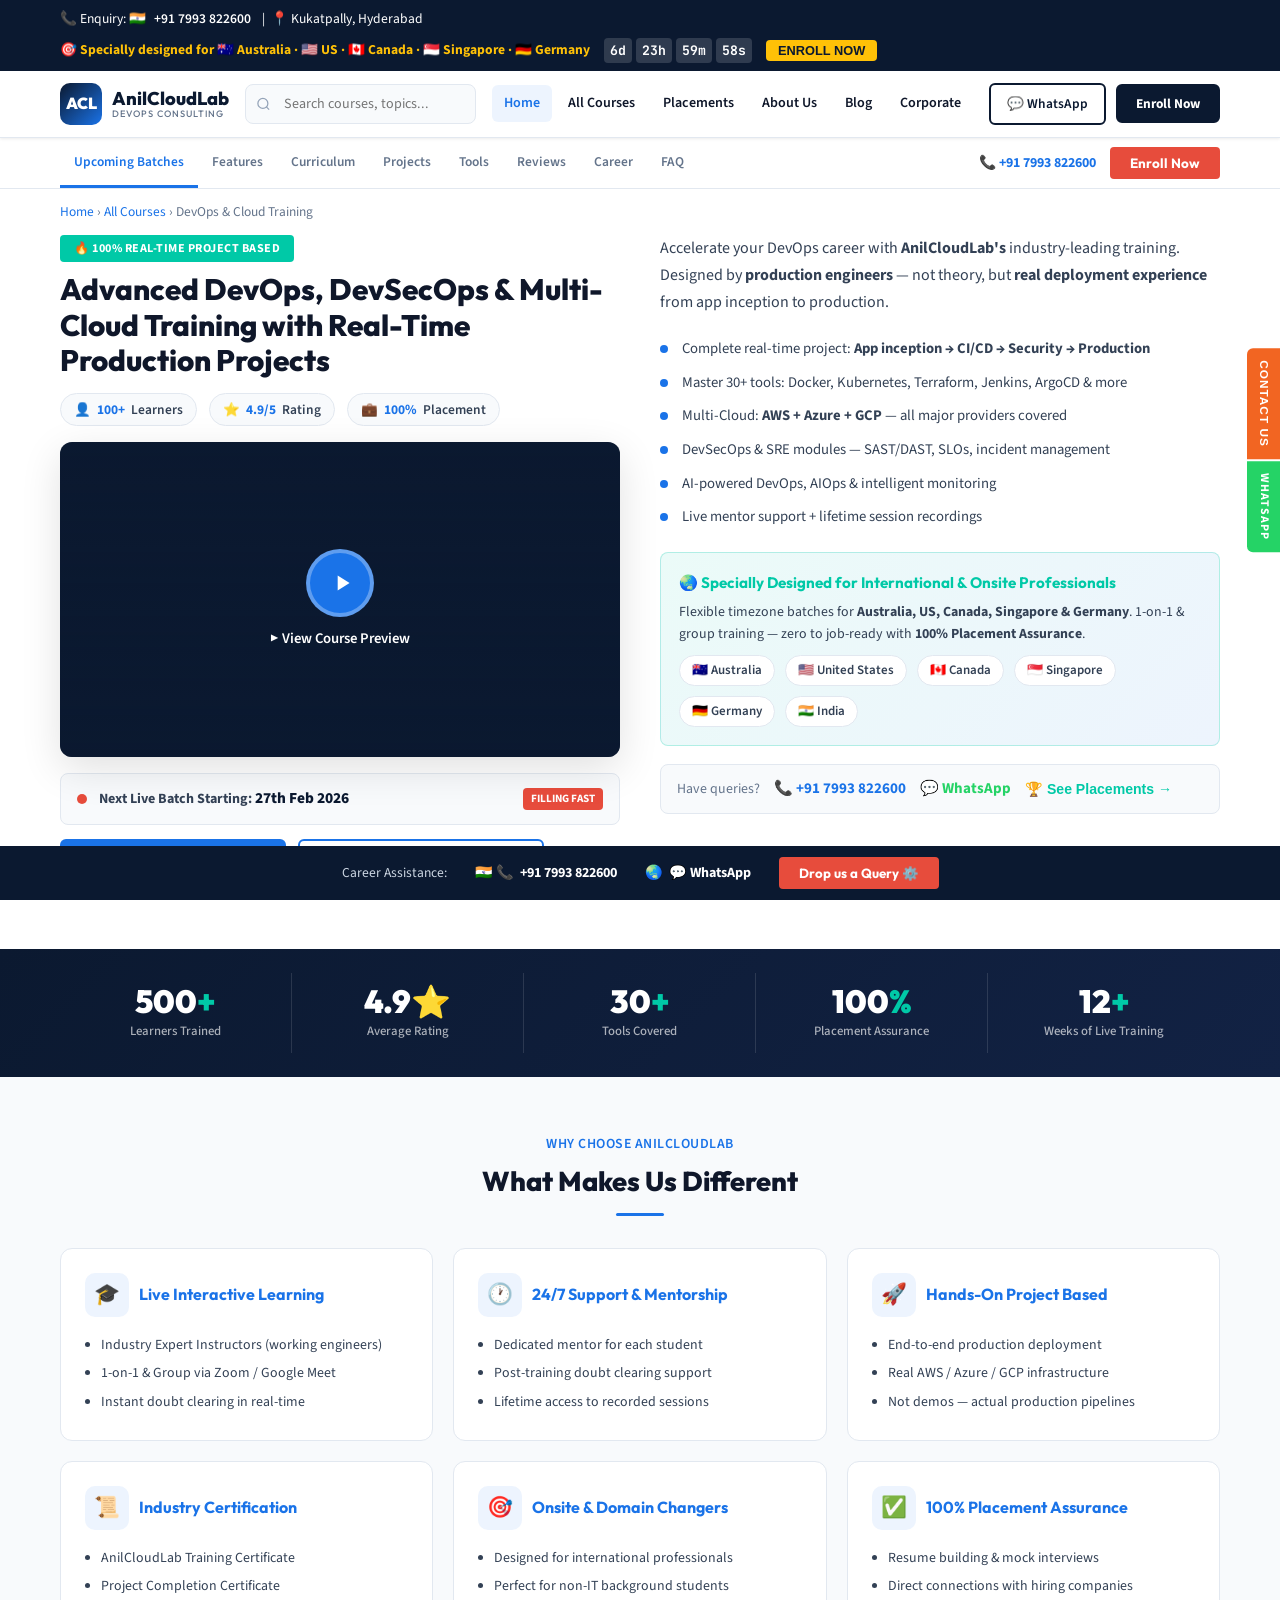
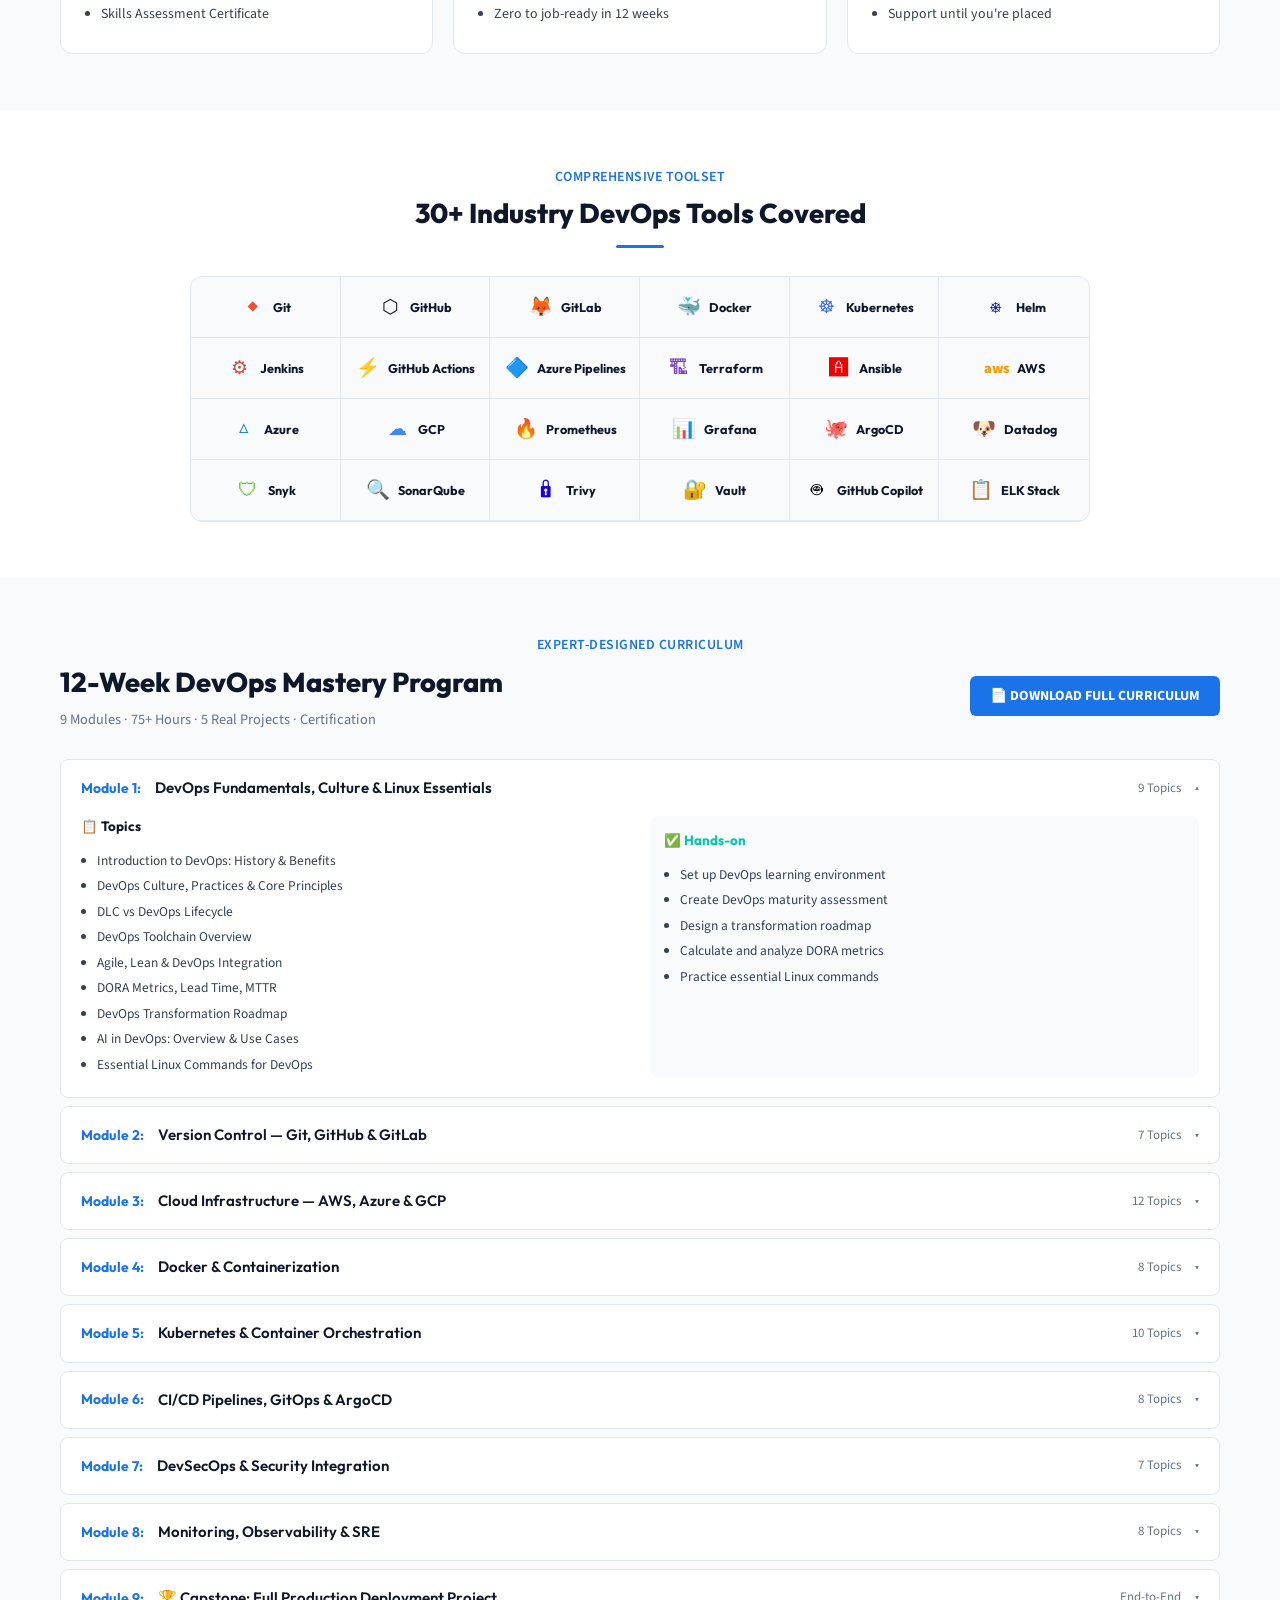
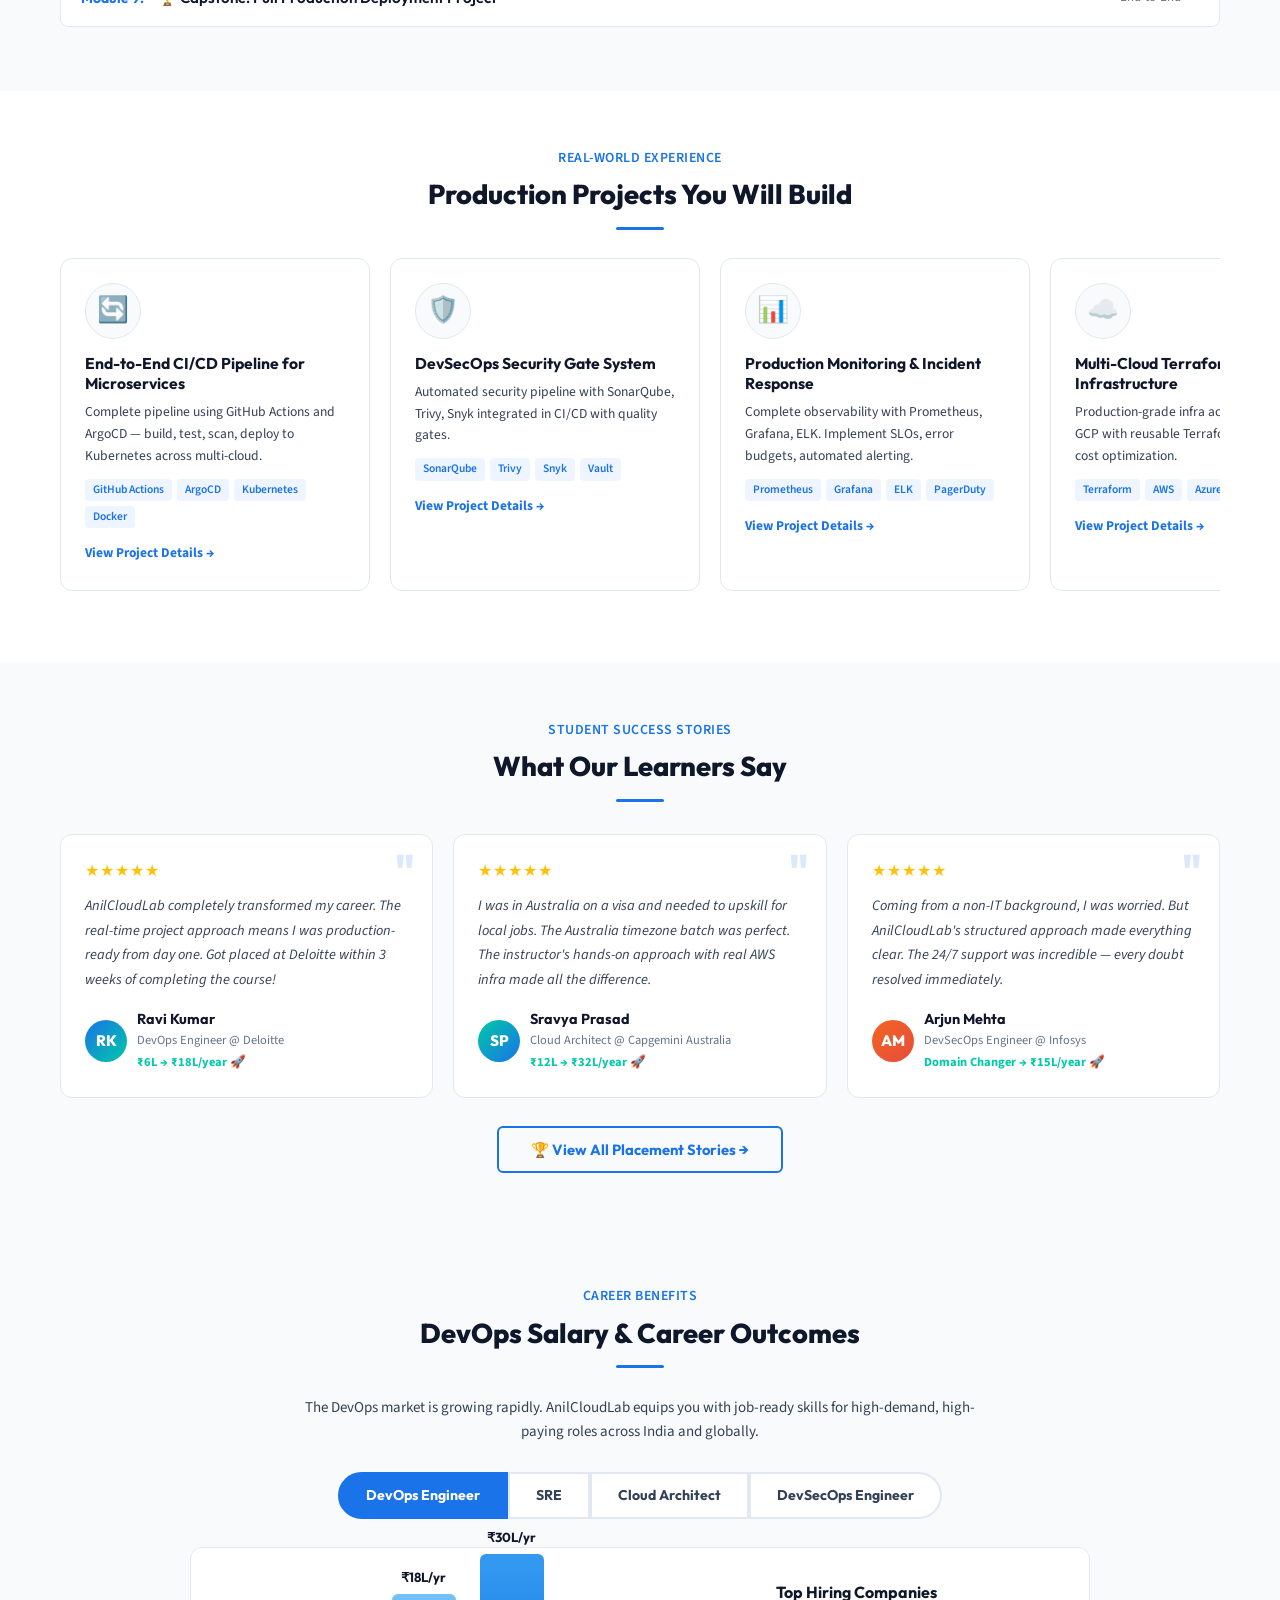
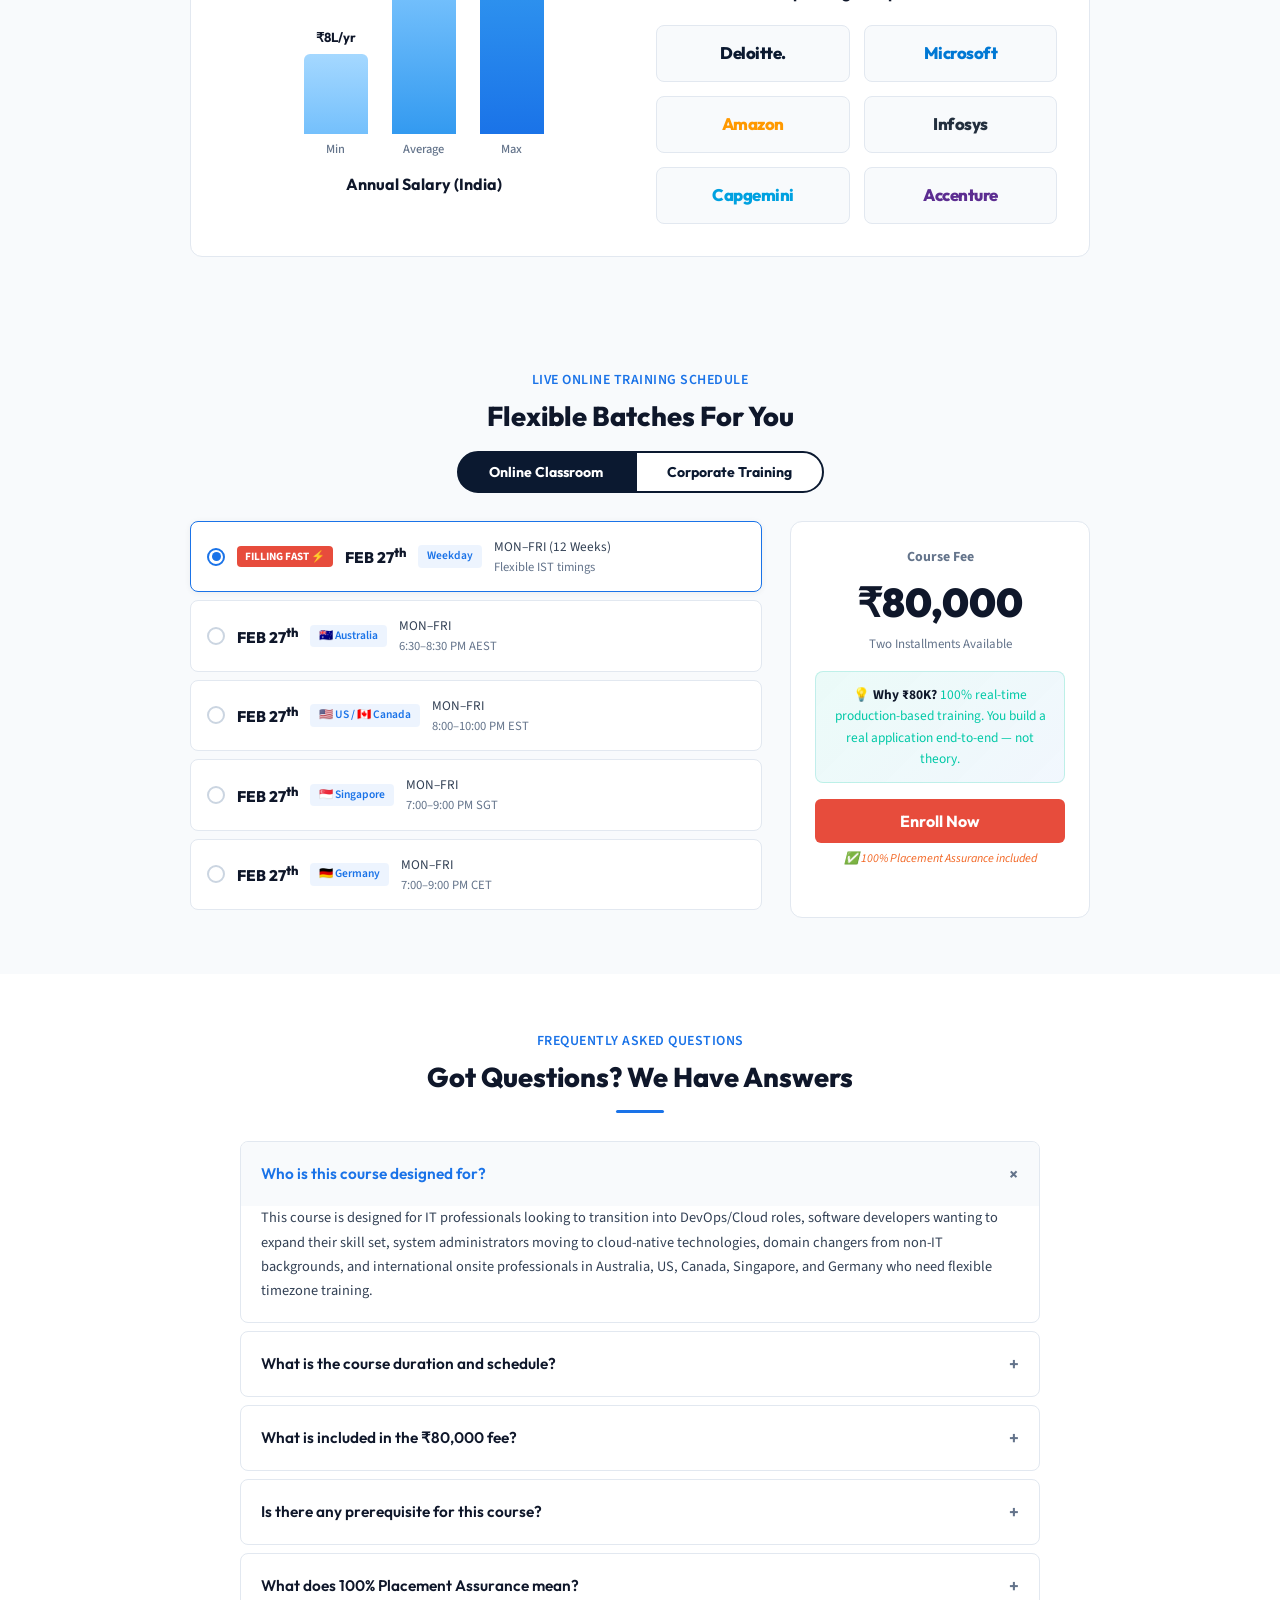
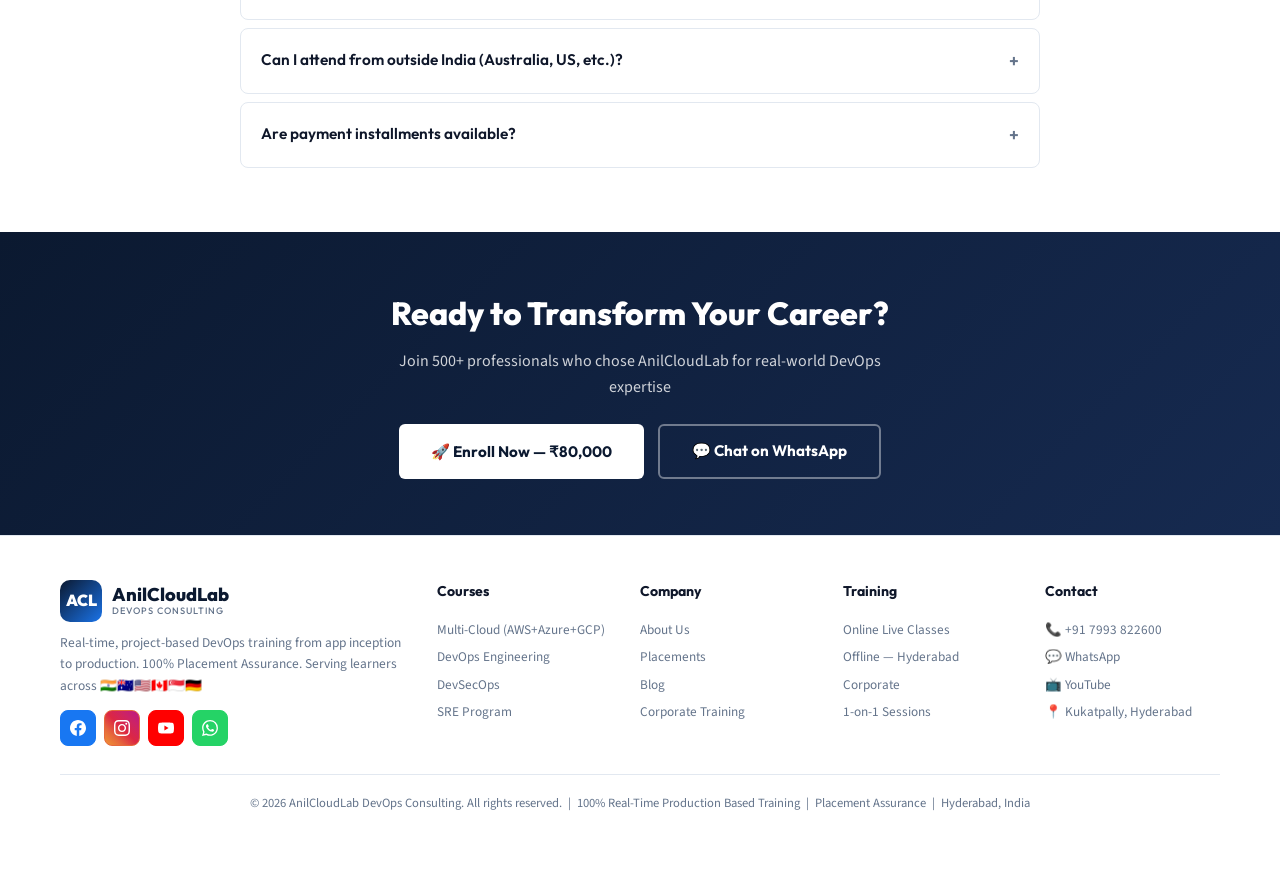
==== commit e83de1b1: "feat: All Courses page - full curriculum per tab with WhatsApp enroll" ====
--- a/index.html
+++ b/index.html
@@ -491,6 +491,32 @@
 .f-col a:hover{color:var(--blue)}
 .footer-bottom{border-top:1px solid var(--g200);margin-top:28px;padding-top:18px;text-align:center;font-size:.79rem;color:var(--tl)}
 
+     ==================================================== -->
+
+.course-tool-tag {
+  padding: 5px 12px;
+  background: rgba(26,115,232,.07);
+  border: 1px solid rgba(26,115,232,.18);
+  border-radius: 50px;
+  font-size: .78rem;
+  font-weight: 600;
+  color: var(--blue);
+}
+.course-detail-hero {
+  flex-wrap: wrap;
+}
+@media(max-width:680px){
+  .course-detail-hero {
+    grid-template-columns: 1fr !important;
+  }
+  .course-detail-hero > div:last-child {
+    flex-direction: row !important;
+  }
+}
+
+
+<!-- ====================================================
+     JAVASCRIPT — Add these functions to your existing <script> block
 /* ANIMATIONS */
 .fade-in{opacity:0;transform:translateY(18px);transition:.6s ease}
 .fade-in.visible{opacity:1;transform:none}
@@ -912,38 +938,1068 @@
 <!-- =============================== -->
 <div class="page" id="page-courses">
 <div class="container">
-<div class="cp-hdr">
-<div class="breadcrumb"><a href="#" onclick="showPage('home')">Home</a> <span>›</span> All Courses</div>
-<h1>All Courses — Choose Your Path</h1>
-<p>4 specialized real-time project-based programs • 100% Placement Assurance • Live Online Training</p>
-</div>
-<div class="cat-pills">
-<span class="cat-pill active" onclick="filterCat(this,'all')">All Courses</span>
-<span class="cat-pill" onclick="filterCat(this,'devops')">DevOps</span>
-<span class="cat-pill" onclick="filterCat(this,'cloud')">Cloud Computing</span>
-<span class="cat-pill" onclick="filterCat(this,'devsecops')">DevSecOps</span>
-<span class="cat-pill" onclick="filterCat(this,'sre')">SRE</span>
-</div>
-<p style="font-size:.86rem;color:var(--tl);padding:8px 0">All courses include: ✅ Live Classes &nbsp;·&nbsp; ✅ 24x7 Support &nbsp;·&nbsp; ✅ Placement Assurance &nbsp;·&nbsp; ✅ For 🇦🇺🇺🇸🇨🇦🇸🇬🇩🇪🇮🇳</p>
-<div class="courses-grid">
-<div class="cl-card" onclick="showPage('home')"><div class="cl-top"><span class="cl-badge" style="background:rgba(0,201,167,.1);color:#00a98c">MOST POPULAR</span><h3>Multi-Cloud Engineering Program (AWS + Azure + GCP)</h3><p>Master all three major cloud platforms. Deploy production infrastructure across AWS, Azure &amp; GCP with Terraform.</p><div class="cl-tags"><span>AWS</span><span>Azure</span><span>GCP</span><span>Terraform</span><span>CloudFormation</span></div></div><div class="cl-bottom"><span class="cl-stat">⭐ <span class="v">4.9</span></span><span class="cl-stat"><span class="v">12</span> Weeks</span><span class="cl-stat"><span class="v">5+</span> Projects</span><span style="color:var(--blue);font-weight:700;font-size:.82rem">View Details →</span></div></div>
-<div class="cl-card" onclick="showPage('home')"><div class="cl-top"><span class="cl-badge" style="background:rgba(131,56,236,.1);color:#8338ec">ROLE-BASED</span><h3>DevOps Engineering — Complete Program</h3><p>End-to-end DevOps mastery. CI/CD, Docker, K8s, Jenkins, ArgoCD, monitoring — real production deployment.</p><div class="cl-tags"><span>Docker</span><span>Kubernetes</span><span>Jenkins</span><span>ArgoCD</span><span>GitOps</span></div></div><div class="cl-bottom"><span class="cl-stat">⭐ <span class="v">4.9</span></span><span class="cl-stat"><span class="v">12</span> Weeks</span><span class="cl-stat"><span class="v">5+</span> Projects</span><span style="color:var(--blue);font-weight:700;font-size:.82rem">View Details →</span></div></div>
-<div class="cl-card" onclick="showPage('home')"><div class="cl-top"><span class="cl-badge" style="background:rgba(255,107,53,.1);color:var(--orange)">CERTIFICATION</span><h3>DevSecOps — Security Engineering Program</h3><p>Security in every SDLC phase. SAST, DAST, container security, compliance-as-code — build secure pipelines.</p><div class="cl-tags"><span>SonarQube</span><span>Trivy</span><span>OWASP</span><span>Vault</span><span>Snyk</span></div></div><div class="cl-bottom"><span class="cl-stat">⭐ <span class="v">4.8</span></span><span class="cl-stat"><span class="v">10</span> Weeks</span><span class="cl-stat"><span class="v">4+</span> Projects</span><span style="color:var(--blue);font-weight:700;font-size:.82rem">View Details →</span></div></div>
-<div class="cl-card" onclick="showPage('home')"><div class="cl-top"><span class="cl-badge" style="background:rgba(255,209,102,.15);color:#d4a017">ADVANCED</span><h3>SRE — Site Reliability Engineering</h3><p>Operate at scale. SLOs, error budgets, incident management, chaos engineering — production resilience.</p><div class="cl-tags"><span>Prometheus</span><span>Grafana</span><span>PagerDuty</span><span>Chaos Eng</span><span>SLO/SLI</span></div></div><div class="cl-bottom"><span class="cl-stat">⭐ <span class="v">4.8</span></span><span class="cl-stat"><span class="v">8</span> Weeks</span><span class="cl-stat"><span class="v">3+</span> Projects</span><span style="color:var(--blue);font-weight:700;font-size:.82rem">View Details →</span></div></div>
-</div>
-<div class="cta-banner" style="border-radius:var(--r);margin-bottom:40px">
-<div style="padding:40px 20px">
-<h2 style="font-size:1.6rem">Not sure which course to choose?</h2>
-<p>Talk to our training advisor — free 30-minute consultation call</p>
-<div class="cta-banner-btns">
-<a href="https://wa.me/917993822600?text=Hi, I need help choosing the right course" target="_blank" class="cta-btn-w" style="display:inline-block">💬 Chat with Advisor</a>
-<a href="tel:+917993822600" class="cta-btn-g" style="display:inline-block">📞 Call +91 7993 822600</a>
-</div>
-</div>
-</div>
-</div>
-</div>
-
+  <div class="cp-hdr">
+    <div class="breadcrumb"><a href="#" onclick="showPage('home')">Home</a> <span>›</span> All Courses</div>
+    <h1>All Courses — Choose Your Path</h1>
+    <p>4 specialized real-time project-based programs • 100% Placement Assurance • Live Online Training</p>
+  </div>
+
+  <!-- CATEGORY TABS -->
+  <div class="cat-pills">
+    <span class="cat-pill active" onclick="showCourseTab('all',this)">All Courses</span>
+    <span class="cat-pill" onclick="showCourseTab('devops',this)">DevOps</span>
+    <span class="cat-pill" onclick="showCourseTab('cloud',this)">Cloud Computing</span>
+    <span class="cat-pill" onclick="showCourseTab('devsecops',this)">DevSecOps</span>
+    <span class="cat-pill" onclick="showCourseTab('sre',this)">SRE</span>
+  </div>
+  <p style="font-size:.86rem;color:var(--tl);padding:8px 0">All courses include: ✅ Live Classes &nbsp;·&nbsp; ✅ 24x7 Support &nbsp;·&nbsp; ✅ Placement Assurance &nbsp;·&nbsp; ✅ For 🇦🇺🇺🇸🇨🇦🇸🇬🇩🇪🇮🇳</p>
+
+  <!-- ===================== ALL COURSES TAB ===================== -->
+  <div id="ctab-all" class="course-tab-content">
+    <div class="courses-grid">
+      <div class="cl-card" onclick="showCourseTab('devops', null)">
+        <div class="cl-top">
+          <span class="cl-badge" style="background:rgba(26,115,232,.1);color:var(--blue)">MOST POPULAR</span>
+          <h3>DevOps Engineering — Complete Program</h3>
+          <p>End-to-end DevOps mastery. CI/CD, Docker, K8s, Jenkins, ArgoCD, monitoring — real production deployment.</p>
+          <div class="cl-tags"><span>Docker</span><span>Kubernetes</span><span>Jenkins</span><span>ArgoCD</span><span>GitOps</span></div>
+        </div>
+        <div class="cl-bottom">
+          <span class="cl-stat">⭐ <span class="v">4.9</span></span>
+          <span class="cl-stat"><span class="v">12</span> Weeks</span>
+          <span class="cl-stat"><span class="v">5+</span> Projects</span>
+          <span style="color:var(--blue);font-weight:700;font-size:.82rem">View Curriculum →</span>
+        </div>
+      </div>
+
+      <div class="cl-card" onclick="showCourseTab('cloud', null)">
+        <div class="cl-top">
+          <span class="cl-badge" style="background:rgba(0,201,167,.1);color:#00a98c">MULTI-CLOUD</span>
+          <h3>Multi-Cloud Engineering Program (AWS + Azure + GCP)</h3>
+          <p>Master all three major cloud platforms. Deploy production infrastructure across AWS, Azure &amp; GCP with Terraform.</p>
+          <div class="cl-tags"><span>AWS</span><span>Azure</span><span>GCP</span><span>Terraform</span><span>CloudFormation</span></div>
+        </div>
+        <div class="cl-bottom">
+          <span class="cl-stat">⭐ <span class="v">4.9</span></span>
+          <span class="cl-stat"><span class="v">12</span> Weeks</span>
+          <span class="cl-stat"><span class="v">5+</span> Projects</span>
+          <span style="color:var(--blue);font-weight:700;font-size:.82rem">View Curriculum →</span>
+        </div>
+      </div>
+
+      <div class="cl-card" onclick="showCourseTab('devsecops', null)">
+        <div class="cl-top">
+          <span class="cl-badge" style="background:rgba(255,107,53,.1);color:var(--orange)">CERTIFICATION</span>
+          <h3>DevSecOps — Security Engineering Program</h3>
+          <p>Security in every SDLC phase. SAST, DAST, container security, compliance-as-code — build secure pipelines.</p>
+          <div class="cl-tags"><span>SonarQube</span><span>Trivy</span><span>OWASP</span><span>Vault</span><span>Snyk</span></div>
+        </div>
+        <div class="cl-bottom">
+          <span class="cl-stat">⭐ <span class="v">4.8</span></span>
+          <span class="cl-stat"><span class="v">10</span> Weeks</span>
+          <span class="cl-stat"><span class="v">4+</span> Projects</span>
+          <span style="color:var(--blue);font-weight:700;font-size:.82rem">View Curriculum →</span>
+        </div>
+      </div>
+
+      <div class="cl-card" onclick="showCourseTab('sre', null)">
+        <div class="cl-top">
+          <span class="cl-badge" style="background:rgba(255,209,102,.15);color:#d4a017">ADVANCED</span>
+          <h3>SRE — Site Reliability Engineering</h3>
+          <p>Operate at scale. SLOs, error budgets, incident management, chaos engineering — production resilience.</p>
+          <div class="cl-tags"><span>Prometheus</span><span>Grafana</span><span>PagerDuty</span><span>Chaos Eng</span><span>SLO/SLI</span></div>
+        </div>
+        <div class="cl-bottom">
+          <span class="cl-stat">⭐ <span class="v">4.8</span></span>
+          <span class="cl-stat"><span class="v">8</span> Weeks</span>
+          <span class="cl-stat"><span class="v">3+</span> Projects</span>
+          <span style="color:var(--blue);font-weight:700;font-size:.82rem">View Curriculum →</span>
+        </div>
+      </div>
+    </div>
+
+    <div class="cta-banner" style="border-radius:var(--r);margin-bottom:40px">
+      <div style="padding:40px 20px">
+        <h2 style="font-size:1.6rem">Not sure which course to choose?</h2>
+        <p>Talk to our training advisor — free 30-minute consultation call</p>
+        <div class="cta-banner-btns">
+          <a href="https://wa.me/917993822600?text=Hi, I need help choosing the right course" target="_blank" class="cta-btn-w" style="display:inline-block">💬 Chat with Advisor</a>
+          <a href="tel:+917993822600" class="cta-btn-g" style="display:inline-block">📞 Call +91 7993 822600</a>
+        </div>
+      </div>
+    </div>
+  </div>
+
+  <!-- ===================== DEVOPS TAB ===================== -->
+  <div id="ctab-devops" class="course-tab-content" style="display:none">
+    <div class="course-detail-hero" style="background:linear-gradient(135deg,#0b1930,#1a73e8);border-radius:var(--r);padding:32px;color:#fff;margin-bottom:28px;display:grid;grid-template-columns:1fr auto;gap:24px;align-items:center">
+      <div>
+        <span style="background:rgba(255,255,255,.15);color:#fff;padding:3px 12px;border-radius:4px;font-size:.72rem;font-weight:700;text-transform:uppercase;letter-spacing:.5px">Most Popular</span>
+        <h2 style="font-family:'Outfit';font-size:1.7rem;font-weight:900;margin:10px 0 8px">DevOps Engineering — Complete Program</h2>
+        <p style="opacity:.85;font-size:.95rem;margin-bottom:14px">End-to-end DevOps mastery with real production deployments. From Git to production CI/CD pipelines on AWS.</p>
+        <div style="display:flex;gap:16px;flex-wrap:wrap;font-size:.84rem">
+          <span>⭐ <strong>4.9/5</strong></span>
+          <span>🕐 <strong>12 Weeks · 75+ Hours</strong></span>
+          <span>🚀 <strong>5 Real Projects</strong></span>
+          <span>🎓 <strong>3 Certificates</strong></span>
+          <span>💰 <strong>₹80,000</strong></span>
+        </div>
+      </div>
+      <div style="display:flex;flex-direction:column;gap:10px;min-width:180px">
+        <button onclick="openCourseDownload('devops')" style="padding:12px 20px;background:#fff;color:var(--navy);border:none;border-radius:6px;font-family:'Outfit';font-weight:700;font-size:.9rem;cursor:pointer">📄 Download Curriculum</button>
+        <button onclick="openCourseEnroll('DevOps Engineering')" style="padding:12px 20px;background:var(--red);color:#fff;border:none;border-radius:6px;font-family:'Outfit';font-weight:700;font-size:.9rem;cursor:pointer">🚀 Enroll Now</button>
+      </div>
+    </div>
+
+    <!-- Tools -->
+    <div style="background:var(--g50);border:1px solid var(--g200);border-radius:var(--r);padding:24px;margin-bottom:24px">
+      <h3 style="font-family:'Outfit';font-weight:700;color:var(--td);margin-bottom:16px">🛠 Tools You Will Master</h3>
+      <div style="display:flex;flex-wrap:wrap;gap:10px">
+        <span class="course-tool-tag">Git / GitHub / GitLab</span><span class="course-tool-tag">Docker</span><span class="course-tool-tag">Kubernetes (EKS)</span>
+        <span class="course-tool-tag">Helm</span><span class="course-tool-tag">Jenkins</span><span class="course-tool-tag">GitHub Actions</span>
+        <span class="course-tool-tag">ArgoCD</span><span class="course-tool-tag">Terraform</span><span class="course-tool-tag">Ansible</span>
+        <span class="course-tool-tag">AWS (EC2, EKS, S3, RDS)</span><span class="course-tool-tag">Prometheus</span><span class="course-tool-tag">Grafana</span>
+        <span class="course-tool-tag">ELK Stack</span><span class="course-tool-tag">SonarQube</span><span class="course-tool-tag">Trivy</span>
+      </div>
+    </div>
+
+    <!-- Curriculum Modules -->
+    <h3 style="font-family:'Outfit';font-size:1.2rem;font-weight:800;color:var(--td);margin-bottom:16px">📚 Complete Curriculum — 9 Modules</h3>
+
+    <div class="mod-item open">
+      <div class="mod-hdr" onclick="togMod(this)">
+        <div class="mod-hdr-l"><span class="mod-num">Module 1:</span><h4>DevOps Fundamentals, Culture &amp; Linux Essentials</h4></div>
+        <div class="mod-meta"><span>9 Topics</span><span class="mod-arrow">▾</span></div>
+      </div>
+      <div class="mod-body"><div class="mod-content">
+        <div class="mod-topics"><h5>📋 Topics</h5><ul>
+          <li>Introduction to DevOps: History &amp; Benefits</li>
+          <li>DevOps Culture, Practices &amp; Core Principles</li>
+          <li>DevOps Lifecycle vs SDLC</li>
+          <li>Agile, Lean &amp; DevOps Integration</li>
+          <li>DORA Metrics, Lead Time, MTTR</li>
+          <li>DevOps Transformation Roadmap</li>
+          <li>AI in DevOps: Overview &amp; Use Cases</li>
+          <li>Essential Linux Commands for DevOps</li>
+          <li>Shell Scripting Basics for Automation</li>
+        </ul></div>
+        <div class="mod-hands"><h5>✅ Hands-on</h5><ul>
+          <li>Set up DevOps learning environment</li>
+          <li>Create DevOps maturity assessment</li>
+          <li>Design a transformation roadmap</li>
+          <li>Calculate and analyze DORA metrics</li>
+          <li>Practice essential Linux commands</li>
+        </ul></div>
+      </div></div>
+    </div>
+
+    <div class="mod-item">
+      <div class="mod-hdr" onclick="togMod(this)">
+        <div class="mod-hdr-l"><span class="mod-num">Module 2:</span><h4>Version Control — Git, GitHub &amp; GitLab</h4></div>
+        <div class="mod-meta"><span>7 Topics</span><span class="mod-arrow">▾</span></div>
+      </div>
+      <div class="mod-body"><div class="mod-content">
+        <div class="mod-topics"><h5>📋 Topics</h5><ul>
+          <li>Git fundamentals — init, commit, branching, merging</li>
+          <li>GitHub/GitLab workflows &amp; pull requests</li>
+          <li>Monorepo vs multi-repo architecture</li>
+          <li>Git hooks, protected branches &amp; code review</li>
+          <li>Branching strategies: GitFlow, Trunk-based</li>
+          <li>Conflict resolution &amp; advanced Git commands</li>
+          <li>Repository security &amp; access management</li>
+        </ul></div>
+        <div class="mod-hands"><h5>✅ Hands-on</h5><ul>
+          <li>Set up multi-branch workflow</li>
+          <li>Configure branch protection rules</li>
+          <li>Implement GitFlow on real project</li>
+          <li>Create &amp; manage pull requests</li>
+        </ul></div>
+      </div></div>
+    </div>
+
+    <div class="mod-item">
+      <div class="mod-hdr" onclick="togMod(this)">
+        <div class="mod-hdr-l"><span class="mod-num">Module 3:</span><h4>Docker &amp; Containerization</h4></div>
+        <div class="mod-meta"><span>8 Topics</span><span class="mod-arrow">▾</span></div>
+      </div>
+      <div class="mod-body"><div class="mod-content">
+        <div class="mod-topics"><h5>📋 Topics</h5><ul>
+          <li>Docker architecture &amp; container lifecycle</li>
+          <li>Dockerfile best practices &amp; multi-stage builds</li>
+          <li>Docker networking, volumes &amp; Compose</li>
+          <li>Container registry management (ECR, Docker Hub)</li>
+          <li>Docker security &amp; image scanning with Trivy</li>
+          <li>Optimizing image sizes — from 1GB to &lt;100MB</li>
+          <li>Docker Swarm basics vs Kubernetes</li>
+          <li>Containerizing real applications (Node.js, Java)</li>
+        </ul></div>
+        <div class="mod-hands"><h5>✅ Hands-on</h5><ul>
+          <li>Containerize full-stack application</li>
+          <li>Build optimized multi-stage images</li>
+          <li>Docker Compose for microservices</li>
+          <li>Push to AWS ECR registry</li>
+        </ul></div>
+      </div></div>
+    </div>
+
+    <div class="mod-item">
+      <div class="mod-hdr" onclick="togMod(this)">
+        <div class="mod-hdr-l"><span class="mod-num">Module 4:</span><h4>Kubernetes &amp; Container Orchestration</h4></div>
+        <div class="mod-meta"><span>10 Topics</span><span class="mod-arrow">▾</span></div>
+      </div>
+      <div class="mod-body"><div class="mod-content">
+        <div class="mod-topics"><h5>📋 Topics</h5><ul>
+          <li>K8s architecture — control plane &amp; worker nodes</li>
+          <li>Pods, Deployments, StatefulSets, DaemonSets</li>
+          <li>Services, Ingress, Network Policies</li>
+          <li>ConfigMaps, Secrets, RBAC</li>
+          <li>Helm charts &amp; package management</li>
+          <li>EKS cluster setup &amp; node groups</li>
+          <li>Persistent Volumes &amp; Storage Classes</li>
+          <li>HPA &amp; VPA auto-scaling</li>
+          <li>K8s troubleshooting &amp; debugging</li>
+          <li>Cluster upgrades &amp; maintenance</li>
+        </ul></div>
+        <div class="mod-hands"><h5>✅ Hands-on</h5><ul>
+          <li>Deploy app on EKS cluster</li>
+          <li>Configure Ingress with TLS</li>
+          <li>Implement RBAC &amp; create Helm charts</li>
+          <li>Set up HPA auto-scaling policies</li>
+        </ul></div>
+      </div></div>
+    </div>
+
+    <div class="mod-item">
+      <div class="mod-hdr" onclick="togMod(this)">
+        <div class="mod-hdr-l"><span class="mod-num">Module 5:</span><h4>CI/CD Pipelines — Jenkins &amp; GitHub Actions</h4></div>
+        <div class="mod-meta"><span>8 Topics</span><span class="mod-arrow">▾</span></div>
+      </div>
+      <div class="mod-body"><div class="mod-content">
+        <div class="mod-topics"><h5>📋 Topics</h5><ul>
+          <li>CI/CD concepts &amp; pipeline architecture</li>
+          <li>Jenkins — setup, plugins, pipeline-as-code</li>
+          <li>Jenkinsfile — declarative vs scripted</li>
+          <li>GitHub Actions — workflows, triggers, secrets</li>
+          <li>Artifact management with Nexus/JFrog</li>
+          <li>Environment promotion strategies</li>
+          <li>Pipeline security &amp; secret management</li>
+          <li>Multi-environment deployments</li>
+        </ul></div>
+        <div class="mod-hands"><h5>✅ Hands-on</h5><ul>
+          <li>Build end-to-end Jenkins pipeline</li>
+          <li>GitHub Actions CI/CD workflow</li>
+          <li>Integrate build, test, scan, deploy</li>
+          <li>Environment-based deployment gates</li>
+        </ul></div>
+      </div></div>
+    </div>
+
+    <div class="mod-item">
+      <div class="mod-hdr" onclick="togMod(this)">
+        <div class="mod-hdr-l"><span class="mod-num">Module 6:</span><h4>GitOps &amp; ArgoCD</h4></div>
+        <div class="mod-meta"><span>6 Topics</span><span class="mod-arrow">▾</span></div>
+      </div>
+      <div class="mod-body"><div class="mod-content">
+        <div class="mod-topics"><h5>📋 Topics</h5><ul>
+          <li>GitOps principles &amp; deployment model</li>
+          <li>ArgoCD installation &amp; configuration on EKS</li>
+          <li>Application sync &amp; self-healing</li>
+          <li>Blue-green, canary &amp; rolling deployments</li>
+          <li>Multi-cluster management with ArgoCD</li>
+          <li>Rollback strategies &amp; drift detection</li>
+        </ul></div>
+        <div class="mod-hands"><h5>✅ Hands-on</h5><ul>
+          <li>Deploy with ArgoCD GitOps model</li>
+          <li>Implement blue-green deployment</li>
+          <li>Configure auto-sync &amp; self-healing</li>
+          <li>Set up canary deployment</li>
+        </ul></div>
+      </div></div>
+    </div>
+
+    <div class="mod-item">
+      <div class="mod-hdr" onclick="togMod(this)">
+        <div class="mod-hdr-l"><span class="mod-num">Module 7:</span><h4>Infrastructure as Code — Terraform &amp; Ansible</h4></div>
+        <div class="mod-meta"><span>8 Topics</span><span class="mod-arrow">▾</span></div>
+      </div>
+      <div class="mod-body"><div class="mod-content">
+        <div class="mod-topics"><h5>📋 Topics</h5><ul>
+          <li>Terraform fundamentals — providers, resources, modules</li>
+          <li>Terraform state management — S3 backend, DynamoDB locking</li>
+          <li>Terraform workspace strategy for environments</li>
+          <li>Reusable Terraform modules</li>
+          <li>Ansible — inventory, playbooks, roles</li>
+          <li>Ansible for server configuration management</li>
+          <li>Terraform + Ansible combined workflows</li>
+          <li>IaC testing &amp; validation</li>
+        </ul></div>
+        <div class="mod-hands"><h5>✅ Hands-on</h5><ul>
+          <li>Provision AWS VPC + EKS with Terraform</li>
+          <li>Set up S3 remote state backend</li>
+          <li>Write Ansible playbooks for server setup</li>
+          <li>Multi-environment IaC deployment</li>
+        </ul></div>
+      </div></div>
+    </div>
+
+    <div class="mod-item">
+      <div class="mod-hdr" onclick="togMod(this)">
+        <div class="mod-hdr-l"><span class="mod-num">Module 8:</span><h4>Monitoring &amp; Observability</h4></div>
+        <div class="mod-meta"><span>7 Topics</span><span class="mod-arrow">▾</span></div>
+      </div>
+      <div class="mod-body"><div class="mod-content">
+        <div class="mod-topics"><h5>📋 Topics</h5><ul>
+          <li>Prometheus — metrics, scraping, PromQL</li>
+          <li>Grafana — dashboards, alerting, panels</li>
+          <li>ELK Stack — log aggregation &amp; analysis</li>
+          <li>Kubernetes cluster monitoring</li>
+          <li>Application performance monitoring</li>
+          <li>Alert routing with PagerDuty / Slack</li>
+          <li>AIOps &amp; intelligent anomaly detection</li>
+        </ul></div>
+        <div class="mod-hands"><h5>✅ Hands-on</h5><ul>
+          <li>Deploy Prometheus + Grafana stack on K8s</li>
+          <li>Create production dashboards</li>
+          <li>Configure alerting rules &amp; routing</li>
+          <li>Set up centralized log aggregation</li>
+        </ul></div>
+      </div></div>
+    </div>
+
+    <div class="mod-item">
+      <div class="mod-hdr" onclick="togMod(this)">
+        <div class="mod-hdr-l"><span class="mod-num">Module 9:</span><h4>🏆 Capstone — Full Production Deployment Project</h4></div>
+        <div class="mod-meta"><span>End-to-End</span><span class="mod-arrow">▾</span></div>
+      </div>
+      <div class="mod-body"><div class="mod-content">
+        <div class="mod-topics"><h5>📋 Project</h5><ul>
+          <li>Real app — code to production on AWS EKS</li>
+          <li>Full CI/CD pipeline with GitHub Actions + ArgoCD</li>
+          <li>Terraform IaC for all infrastructure</li>
+          <li>Helm chart deployment with auto-scaling</li>
+          <li>Prometheus + Grafana monitoring stack</li>
+        </ul></div>
+        <div class="mod-hands"><h5>✅ Deliverables</h5><ul>
+          <li>Working production app on AWS EKS</li>
+          <li>Automated CI/CD pipeline</li>
+          <li>Complete Terraform codebase</li>
+          <li>Monitoring dashboards &amp; alerts</li>
+          <li>Full project documentation</li>
+        </ul></div>
+      </div></div>
+    </div>
+
+    <div style="margin-top:24px;padding:24px;background:linear-gradient(135deg,rgba(26,115,232,.06),rgba(0,201,167,.06));border:1px solid rgba(26,115,232,.2);border-radius:var(--r);display:flex;align-items:center;justify-content:space-between;flex-wrap:wrap;gap:16px">
+      <div>
+        <div style="font-family:'Outfit';font-weight:800;font-size:1.1rem;color:var(--td);margin-bottom:4px">DevOps Engineering Program — ₹80,000</div>
+        <div style="font-size:.87rem;color:var(--tl)">12 Weeks · 9 Modules · 75+ Hours · 5 Projects · 100% Placement Assurance</div>
+      </div>
+      <div style="display:flex;gap:12px;flex-wrap:wrap">
+        <button onclick="openCourseDownload('devops')" style="padding:11px 22px;background:var(--w);border:2px solid var(--blue);color:var(--blue);border-radius:6px;font-family:'Outfit';font-weight:700;cursor:pointer">📄 Download Full Syllabus</button>
+        <button onclick="openCourseEnroll('DevOps Engineering')" style="padding:11px 22px;background:var(--red);border:none;color:#fff;border-radius:6px;font-family:'Outfit';font-weight:700;cursor:pointer">🚀 Enroll Now</button>
+      </div>
+    </div>
+  </div>
+
+  <!-- ===================== CLOUD COMPUTING TAB ===================== -->
+  <div id="ctab-cloud" class="course-tab-content" style="display:none">
+    <div class="course-detail-hero" style="background:linear-gradient(135deg,#1a1a00,#ff6600,#ff9900);border-radius:var(--r);padding:32px;color:#fff;margin-bottom:28px;display:grid;grid-template-columns:1fr auto;gap:24px;align-items:center">
+      <div>
+        <span style="background:rgba(255,255,255,.15);color:#fff;padding:3px 12px;border-radius:4px;font-size:.72rem;font-weight:700;text-transform:uppercase;letter-spacing:.5px">Multi-Cloud</span>
+        <h2 style="font-family:'Outfit';font-size:1.7rem;font-weight:900;margin:10px 0 8px">Multi-Cloud Engineering (AWS + Azure + GCP)</h2>
+        <p style="opacity:.85;font-size:.95rem;margin-bottom:14px">Master all three major cloud platforms. Deploy production infrastructure across AWS, Azure &amp; GCP with Terraform — the most in-demand skill in 2026.</p>
+        <div style="display:flex;gap:16px;flex-wrap:wrap;font-size:.84rem">
+          <span>⭐ <strong>4.9/5</strong></span>
+          <span>🕐 <strong>12 Weeks · 80+ Hours</strong></span>
+          <span>🚀 <strong>5 Real Projects</strong></span>
+          <span>🎓 <strong>3 Certificates</strong></span>
+          <span>💰 <strong>₹80,000</strong></span>
+        </div>
+      </div>
+      <div style="display:flex;flex-direction:column;gap:10px;min-width:180px">
+        <button onclick="openCourseDownload('multicloud')" style="padding:12px 20px;background:#fff;color:var(--navy);border:none;border-radius:6px;font-family:'Outfit';font-weight:700;font-size:.9rem;cursor:pointer">📄 Download Curriculum</button>
+        <button onclick="openCourseEnroll('Multi-Cloud Engineering (AWS+Azure+GCP)')" style="padding:12px 20px;background:var(--red);color:#fff;border:none;border-radius:6px;font-family:'Outfit';font-weight:700;font-size:.9rem;cursor:pointer">🚀 Enroll Now</button>
+      </div>
+    </div>
+
+    <div style="background:var(--g50);border:1px solid var(--g200);border-radius:var(--r);padding:24px;margin-bottom:24px">
+      <h3 style="font-family:'Outfit';font-weight:700;color:var(--td);margin-bottom:16px">☁️ Cloud Platforms &amp; Tools Covered</h3>
+      <div style="display:grid;grid-template-columns:repeat(3,1fr);gap:16px">
+        <div style="background:#fff;border:2px solid #ff9900;border-radius:var(--rs);padding:14px;text-align:center">
+          <div style="font-size:1.5rem;margin-bottom:6px">☁️</div>
+          <div style="font-family:'Outfit';font-weight:800;color:#ff6600;margin-bottom:8px">AWS</div>
+          <div style="font-size:.78rem;color:var(--tb);line-height:1.7">EC2 · VPC · S3 · RDS<br>EKS · Lambda · IAM<br>CloudWatch · Route53<br>CloudFormation · ECR</div>
+        </div>
+        <div style="background:#fff;border:2px solid #0078d4;border-radius:var(--rs);padding:14px;text-align:center">
+          <div style="font-size:1.5rem;margin-bottom:6px">🔷</div>
+          <div style="font-family:'Outfit';font-weight:800;color:#0078d4;margin-bottom:8px">Azure</div>
+          <div style="font-size:.78rem;color:var(--tb);line-height:1.7">VMs · AKS · App Service<br>Azure DevOps · AD<br>Monitor · Blob Storage<br>Functions · ACR</div>
+        </div>
+        <div style="background:#fff;border:2px solid #4285f4;border-radius:var(--rs);padding:14px;text-align:center">
+          <div style="font-size:1.5rem;margin-bottom:6px">🟢</div>
+          <div style="font-family:'Outfit';font-weight:800;color:#4285f4;margin-bottom:8px">GCP</div>
+          <div style="font-size:.78rem;color:var(--tb);line-height:1.7">GKE · Compute Engine<br>Cloud Functions · GCS<br>Cloud Run · BigQuery<br>Cloud Build · GCR</div>
+        </div>
+      </div>
+    </div>
+
+    <h3 style="font-family:'Outfit';font-size:1.2rem;font-weight:800;color:var(--td);margin-bottom:16px">📚 Complete Curriculum — 10 Modules</h3>
+
+    <div class="mod-item open">
+      <div class="mod-hdr" onclick="togMod(this)"><div class="mod-hdr-l"><span class="mod-num">Module 1:</span><h4>Cloud Fundamentals &amp; Architecture Principles</h4></div><div class="mod-meta"><span>8 Topics</span><span class="mod-arrow">▾</span></div></div>
+      <div class="mod-body"><div class="mod-content">
+        <div class="mod-topics"><h5>📋 Topics</h5><ul>
+          <li>Cloud computing models — IaaS, PaaS, SaaS</li>
+          <li>Public, private &amp; hybrid cloud architecture</li>
+          <li>Cloud-native design principles</li>
+          <li>Multi-cloud strategy &amp; patterns</li>
+          <li>FinOps &amp; cloud cost optimization</li>
+          <li>Cloud security fundamentals &amp; shared responsibility</li>
+          <li>Well-architected framework comparison (AWS/Azure/GCP)</li>
+          <li>Cloud migration strategies (6 Rs)</li>
+        </ul></div>
+        <div class="mod-hands"><h5>✅ Hands-on</h5><ul>
+          <li>Set up accounts on all 3 clouds</li>
+          <li>Configure billing alerts &amp; budgets</li>
+          <li>Cloud pricing calculator comparison</li>
+          <li>Architecture review exercise</li>
+        </ul></div>
+      </div></div>
+    </div>
+
+    <div class="mod-item">
+      <div class="mod-hdr" onclick="togMod(this)"><div class="mod-hdr-l"><span class="mod-num">Module 2:</span><h4>AWS Deep Dive — Core Services</h4></div><div class="mod-meta"><span>12 Topics</span><span class="mod-arrow">▾</span></div></div>
+      <div class="mod-body"><div class="mod-content">
+        <div class="mod-topics"><h5>📋 Topics</h5><ul>
+          <li>VPC — subnets, route tables, NAT, security groups, NACLs</li>
+          <li>EC2 — instance types, AMIs, Auto Scaling Groups, Load Balancers</li>
+          <li>IAM — users, roles, policies, STS, cross-account access</li>
+          <li>S3 — buckets, versioning, lifecycle, encryption, policies</li>
+          <li>RDS &amp; Aurora — multi-AZ, read replicas, backups</li>
+          <li>EKS — cluster setup, node groups, Fargate profiles</li>
+          <li>Lambda — serverless functions, triggers, layers</li>
+          <li>CloudWatch — metrics, logs, dashboards, alarms</li>
+          <li>Route53 — DNS, routing policies, health checks</li>
+          <li>CloudFront — CDN, distribution, caching</li>
+          <li>Secrets Manager &amp; Parameter Store</li>
+          <li>AWS Cost Explorer &amp; Savings Plans</li>
+        </ul></div>
+        <div class="mod-hands"><h5>✅ Hands-on</h5><ul>
+          <li>Build production-grade VPC from scratch</li>
+          <li>Deploy multi-tier app on EC2 + RDS</li>
+          <li>Set up EKS cluster with node groups</li>
+          <li>Configure CloudWatch alerts &amp; dashboards</li>
+        </ul></div>
+      </div></div>
+    </div>
+
+    <div class="mod-item">
+      <div class="mod-hdr" onclick="togMod(this)"><div class="mod-hdr-l"><span class="mod-num">Module 3:</span><h4>Azure Deep Dive — Core Services</h4></div><div class="mod-meta"><span>10 Topics</span><span class="mod-arrow">▾</span></div></div>
+      <div class="mod-body"><div class="mod-content">
+        <div class="mod-topics"><h5>📋 Topics</h5><ul>
+          <li>Azure VNet, subnets, NSGs, Azure Firewall</li>
+          <li>Azure VMs, VM Scale Sets, Availability Zones</li>
+          <li>Azure Active Directory — users, groups, RBAC, SSO</li>
+          <li>Azure Blob Storage, Files, Queue</li>
+          <li>Azure SQL Database &amp; Cosmos DB</li>
+          <li>AKS — cluster creation, upgrades, ACR integration</li>
+          <li>Azure Functions — event-driven serverless</li>
+          <li>Azure Monitor, Log Analytics, Application Insights</li>
+          <li>Azure DevOps — pipelines, repos, boards</li>
+          <li>Azure Networking — VPN Gateway, ExpressRoute</li>
+        </ul></div>
+        <div class="mod-hands"><h5>✅ Hands-on</h5><ul>
+          <li>Deploy AKS cluster with ACR integration</li>
+          <li>Build Azure DevOps pipeline</li>
+          <li>Configure Azure Monitor dashboards</li>
+          <li>Set up Azure AD RBAC</li>
+        </ul></div>
+      </div></div>
+    </div>
+
+    <div class="mod-item">
+      <div class="mod-hdr" onclick="togMod(this)"><div class="mod-hdr-l"><span class="mod-num">Module 4:</span><h4>GCP Deep Dive — Core Services</h4></div><div class="mod-meta"><span>9 Topics</span><span class="mod-arrow">▾</span></div></div>
+      <div class="mod-body"><div class="mod-content">
+        <div class="mod-topics"><h5>📋 Topics</h5><ul>
+          <li>GCP networking — VPC, subnets, firewall rules</li>
+          <li>Compute Engine — VMs, instance templates, MIGs</li>
+          <li>GKE — Autopilot vs Standard clusters</li>
+          <li>Cloud Storage — buckets, objects, lifecycle</li>
+          <li>Cloud SQL &amp; Firestore database services</li>
+          <li>Cloud Functions &amp; Cloud Run</li>
+          <li>Cloud Build — CI/CD pipelines on GCP</li>
+          <li>IAM &amp; Service Accounts</li>
+          <li>Cloud Monitoring &amp; Logging (Cloud Operations)</li>
+        </ul></div>
+        <div class="mod-hands"><h5>✅ Hands-on</h5><ul>
+          <li>Deploy GKE cluster with Cloud Build</li>
+          <li>Build Cloud Functions for automation</li>
+          <li>Set up GCP monitoring dashboards</li>
+          <li>Cross-cloud networking exercise</li>
+        </ul></div>
+      </div></div>
+    </div>
+
+    <div class="mod-item">
+      <div class="mod-hdr" onclick="togMod(this)"><div class="mod-hdr-l"><span class="mod-num">Module 5:</span><h4>Terraform Multi-Cloud IaC</h4></div><div class="mod-meta"><span>9 Topics</span><span class="mod-arrow">▾</span></div></div>
+      <div class="mod-body"><div class="mod-content">
+        <div class="mod-topics"><h5>📋 Topics</h5><ul>
+          <li>Terraform fundamentals — providers, resources, data sources</li>
+          <li>AWS Provider — VPC, EKS, RDS, S3 modules</li>
+          <li>Azure Provider — AKS, VNet, storage modules</li>
+          <li>GCP Provider — GKE, networking modules</li>
+          <li>Terraform state management — S3 + DynamoDB</li>
+          <li>Reusable module design &amp; versioning</li>
+          <li>Terraform workspace strategy for environments</li>
+          <li>Terragrunt for DRY configuration</li>
+          <li>Terraform in CI/CD pipelines (Atlantis)</li>
+        </ul></div>
+        <div class="mod-hands"><h5>✅ Hands-on</h5><ul>
+          <li>Write Terraform for AWS + Azure + GCP</li>
+          <li>Build reusable module library</li>
+          <li>Multi-environment IaC deployments</li>
+          <li>Terraform CI/CD pipeline setup</li>
+        </ul></div>
+      </div></div>
+    </div>
+
+    <div class="mod-item">
+      <div class="mod-hdr" onclick="togMod(this)"><div class="mod-hdr-l"><span class="mod-num">Module 6:</span><h4>Kubernetes on All 3 Clouds (EKS/AKS/GKE)</h4></div><div class="mod-meta"><span>8 Topics</span><span class="mod-arrow">▾</span></div></div>
+      <div class="mod-body"><div class="mod-content">
+        <div class="mod-topics"><h5>📋 Topics</h5><ul>
+          <li>EKS vs AKS vs GKE — feature comparison</li>
+          <li>Cluster provisioning on each cloud platform</li>
+          <li>Helm chart deployment across clouds</li>
+          <li>Cross-cloud service mesh with Istio</li>
+          <li>Multi-cluster management strategies</li>
+          <li>Cloud-specific storage classes &amp; PVs</li>
+          <li>Node pool management &amp; auto-scaling</li>
+          <li>ArgoCD multi-cluster GitOps</li>
+        </ul></div>
+        <div class="mod-hands"><h5>✅ Hands-on</h5><ul>
+          <li>Deploy same app on EKS, AKS &amp; GKE</li>
+          <li>Configure cross-cloud traffic routing</li>
+          <li>Helm chart standardization across clouds</li>
+          <li>ArgoCD managing 3 clusters simultaneously</li>
+        </ul></div>
+      </div></div>
+    </div>
+
+    <div class="mod-item">
+      <div class="mod-hdr" onclick="togMod(this)"><div class="mod-hdr-l"><span class="mod-num">Module 7:</span><h4>Multi-Cloud CI/CD Pipelines</h4></div><div class="mod-meta"><span>7 Topics</span><span class="mod-arrow">▾</span></div></div>
+      <div class="mod-body"><div class="mod-content">
+        <div class="mod-topics"><h5>📋 Topics</h5><ul>
+          <li>GitHub Actions for multi-cloud deployments</li>
+          <li>Azure Pipelines for AKS deployments</li>
+          <li>Cloud Build for GKE deployments</li>
+          <li>Cross-cloud artifact promotion strategies</li>
+          <li>Pipeline security — OIDC federation (no static keys)</li>
+          <li>Environment-based deployment gates</li>
+          <li>Multi-cloud GitOps with ArgoCD ApplicationSets</li>
+        </ul></div>
+        <div class="mod-hands"><h5>✅ Hands-on</h5><ul>
+          <li>Deploy to all 3 clouds from one pipeline</li>
+          <li>OIDC-based secure cloud authentication</li>
+          <li>Cross-cloud canary deployment</li>
+          <li>ArgoCD ApplicationSet for multi-cloud</li>
+        </ul></div>
+      </div></div>
+    </div>
+
+    <div class="mod-item">
+      <div class="mod-hdr" onclick="togMod(this)"><div class="mod-hdr-l"><span class="mod-num">Module 8:</span><h4>Cloud Cost Optimization &amp; FinOps</h4></div><div class="mod-meta"><span>6 Topics</span><span class="mod-arrow">▾</span></div></div>
+      <div class="mod-body"><div class="mod-content">
+        <div class="mod-topics"><h5>📋 Topics</h5><ul>
+          <li>AWS Cost Explorer, Savings Plans, Reserved Instances</li>
+          <li>Azure Cost Management + spot VMs</li>
+          <li>GCP committed use discounts</li>
+          <li>Kubernetes cost optimization — Karpenter, Spot nodes</li>
+          <li>Tagging strategies for cost allocation</li>
+          <li>FinOps culture &amp; showback/chargeback models</li>
+        </ul></div>
+        <div class="mod-hands"><h5>✅ Hands-on</h5><ul>
+          <li>Build cost dashboards for all 3 clouds</li>
+          <li>Implement tagging enforcement policies</li>
+          <li>Karpenter node provisioning setup</li>
+          <li>Spot instance workload configuration</li>
+        </ul></div>
+      </div></div>
+    </div>
+
+    <div class="mod-item">
+      <div class="mod-hdr" onclick="togMod(this)"><div class="mod-hdr-l"><span class="mod-num">Module 9:</span><h4>Multi-Cloud Monitoring &amp; Security</h4></div><div class="mod-meta"><span>7 Topics</span><span class="mod-arrow">▾</span></div></div>
+      <div class="mod-body"><div class="mod-content">
+        <div class="mod-topics"><h5>📋 Topics</h5><ul>
+          <li>Centralized monitoring across AWS/Azure/GCP</li>
+          <li>Prometheus federation for multi-cloud metrics</li>
+          <li>Cloud-native security tools — GuardDuty, Defender, Security Command Center</li>
+          <li>CSPM — Cloud Security Posture Management</li>
+          <li>Identity federation across clouds</li>
+          <li>Network security — WAF, DDoS protection</li>
+          <li>Compliance automation — AWS Config, Azure Policy</li>
+        </ul></div>
+        <div class="mod-hands"><h5>✅ Hands-on</h5><ul>
+          <li>Unified Grafana dashboard for 3 clouds</li>
+          <li>Security posture assessment exercise</li>
+          <li>Cross-cloud identity federation setup</li>
+          <li>Compliance policy implementation</li>
+        </ul></div>
+      </div></div>
+    </div>
+
+    <div class="mod-item">
+      <div class="mod-hdr" onclick="togMod(this)"><div class="mod-hdr-l"><span class="mod-num">Module 10:</span><h4>🏆 Capstone — Multi-Cloud Production Deployment</h4></div><div class="mod-meta"><span>End-to-End</span><span class="mod-arrow">▾</span></div></div>
+      <div class="mod-body"><div class="mod-content">
+        <div class="mod-topics"><h5>📋 Project</h5><ul>
+          <li>Deploy real app simultaneously on AWS, Azure &amp; GCP</li>
+          <li>Full Terraform IaC for all 3 clouds</li>
+          <li>Unified CI/CD pipeline deploying to all targets</li>
+          <li>Global load balancing &amp; failover</li>
+          <li>Centralized monitoring, logging &amp; alerting</li>
+        </ul></div>
+        <div class="mod-hands"><h5>✅ Deliverables</h5><ul>
+          <li>Working app running on EKS + AKS + GKE</li>
+          <li>Complete multi-cloud Terraform codebase</li>
+          <li>Unified monitoring dashboard</li>
+          <li>Cost optimization report</li>
+          <li>Full project documentation</li>
+        </ul></div>
+      </div></div>
+    </div>
+
+    <div style="margin-top:24px;padding:24px;background:linear-gradient(135deg,rgba(255,153,0,.08),rgba(26,115,232,.06));border:1px solid rgba(255,153,0,.3);border-radius:var(--r);display:flex;align-items:center;justify-content:space-between;flex-wrap:wrap;gap:16px">
+      <div>
+        <div style="font-family:'Outfit';font-weight:800;font-size:1.1rem;color:var(--td);margin-bottom:4px">Multi-Cloud Engineering Program — ₹80,000</div>
+        <div style="font-size:.87rem;color:var(--tl)">12 Weeks · 10 Modules · 80+ Hours · 5 Projects · AWS + Azure + GCP</div>
+      </div>
+      <div style="display:flex;gap:12px;flex-wrap:wrap">
+        <button onclick="openCourseDownload('multicloud')" style="padding:11px 22px;background:var(--w);border:2px solid #ff9900;color:#cc7700;border-radius:6px;font-family:'Outfit';font-weight:700;cursor:pointer">📄 Download Full Syllabus</button>
+        <button onclick="openCourseEnroll('Multi-Cloud Engineering (AWS+Azure+GCP)')" style="padding:11px 22px;background:var(--red);border:none;color:#fff;border-radius:6px;font-family:'Outfit';font-weight:700;cursor:pointer">🚀 Enroll Now</button>
+      </div>
+    </div>
+  </div>
+
+  <!-- ===================== DEVSECOPS TAB ===================== -->
+  <div id="ctab-devsecops" class="course-tab-content" style="display:none">
+    <div class="course-detail-hero" style="background:linear-gradient(135deg,#1a0010,#8b0000,#c0392b);border-radius:var(--r);padding:32px;color:#fff;margin-bottom:28px;display:grid;grid-template-columns:1fr auto;gap:24px;align-items:center">
+      <div>
+        <span style="background:rgba(255,255,255,.15);color:#fff;padding:3px 12px;border-radius:4px;font-size:.72rem;font-weight:700;text-transform:uppercase;letter-spacing:.5px">Certification Program</span>
+        <h2 style="font-family:'Outfit';font-size:1.7rem;font-weight:900;margin:10px 0 8px">DevSecOps — Security Engineering Program</h2>
+        <p style="opacity:.85;font-size:.95rem;margin-bottom:14px">Integrate security into every phase of SDLC. Build pipelines that catch vulnerabilities before they reach production — the fastest-growing DevOps specialization.</p>
+        <div style="display:flex;gap:16px;flex-wrap:wrap;font-size:.84rem">
+          <span>⭐ <strong>4.8/5</strong></span>
+          <span>🕐 <strong>10 Weeks · 60+ Hours</strong></span>
+          <span>🔒 <strong>4 Security Projects</strong></span>
+          <span>🎓 <strong>3 Certificates</strong></span>
+          <span>💰 <strong>₹80,000</strong></span>
+        </div>
+      </div>
+      <div style="display:flex;flex-direction:column;gap:10px;min-width:180px">
+        <button onclick="openCourseDownload('devsecops')" style="padding:12px 20px;background:#fff;color:var(--navy);border:none;border-radius:6px;font-family:'Outfit';font-weight:700;font-size:.9rem;cursor:pointer">📄 Download Curriculum</button>
+        <button onclick="openCourseEnroll('DevSecOps Security Engineering')" style="padding:12px 20px;background:var(--gold);color:var(--navy);border:none;border-radius:6px;font-family:'Outfit';font-weight:700;font-size:.9rem;cursor:pointer">🚀 Enroll Now</button>
+      </div>
+    </div>
+
+    <div style="background:var(--g50);border:1px solid var(--g200);border-radius:var(--r);padding:24px;margin-bottom:24px">
+      <h3 style="font-family:'Outfit';font-weight:700;color:var(--td);margin-bottom:16px">🛡️ Security Tools You Will Master</h3>
+      <div style="display:flex;flex-wrap:wrap;gap:10px">
+        <span class="course-tool-tag" style="background:rgba(192,57,43,.08);color:#c0392b;border-color:rgba(192,57,43,.2)">SonarQube (SAST)</span>
+        <span class="course-tool-tag" style="background:rgba(192,57,43,.08);color:#c0392b;border-color:rgba(192,57,43,.2)">Trivy (Container Scan)</span>
+        <span class="course-tool-tag" style="background:rgba(192,57,43,.08);color:#c0392b;border-color:rgba(192,57,43,.2)">Snyk</span>
+        <span class="course-tool-tag" style="background:rgba(192,57,43,.08);color:#c0392b;border-color:rgba(192,57,43,.2)">OWASP ZAP (DAST)</span>
+        <span class="course-tool-tag" style="background:rgba(192,57,43,.08);color:#c0392b;border-color:rgba(192,57,43,.2)">HashiCorp Vault</span>
+        <span class="course-tool-tag" style="background:rgba(192,57,43,.08);color:#c0392b;border-color:rgba(192,57,43,.2)">Falco (Runtime Security)</span>
+        <span class="course-tool-tag" style="background:rgba(192,57,43,.08);color:#c0392b;border-color:rgba(192,57,43,.2)">AWS Security Hub</span>
+        <span class="course-tool-tag" style="background:rgba(192,57,43,.08);color:#c0392b;border-color:rgba(192,57,43,.2)">Checkov (IaC Scan)</span>
+        <span class="course-tool-tag" style="background:rgba(192,57,43,.08);color:#c0392b;border-color:rgba(192,57,43,.2)">DefectDojo</span>
+        <span class="course-tool-tag" style="background:rgba(192,57,43,.08);color:#c0392b;border-color:rgba(192,57,43,.2)">GitHub Advanced Security</span>
+      </div>
+    </div>
+
+    <h3 style="font-family:'Outfit';font-size:1.2rem;font-weight:800;color:var(--td);margin-bottom:16px">📚 Complete Curriculum — 8 Modules</h3>
+
+    <div class="mod-item open">
+      <div class="mod-hdr" onclick="togMod(this)"><div class="mod-hdr-l"><span class="mod-num">Module 1:</span><h4>DevSecOps Foundations &amp; Shift-Left Security</h4></div><div class="mod-meta"><span>7 Topics</span><span class="mod-arrow">▾</span></div></div>
+      <div class="mod-body"><div class="mod-content">
+        <div class="mod-topics"><h5>📋 Topics</h5><ul>
+          <li>What is DevSecOps — security-as-code philosophy</li>
+          <li>Shift-left security — catching bugs early in SDLC</li>
+          <li>Security in CI/CD pipeline architecture</li>
+          <li>Threat modeling fundamentals</li>
+          <li>OWASP Top 10 web vulnerabilities</li>
+          <li>NIST Cybersecurity Framework</li>
+          <li>Security compliance — SOC2, ISO 27001, PCI-DSS overview</li>
+        </ul></div>
+        <div class="mod-hands"><h5>✅ Hands-on</h5><ul>
+          <li>Threat modeling exercise on sample app</li>
+          <li>OWASP vulnerability identification lab</li>
+          <li>Design a DevSecOps pipeline architecture</li>
+        </ul></div>
+      </div></div>
+    </div>
+
+    <div class="mod-item">
+      <div class="mod-hdr" onclick="togMod(this)"><div class="mod-hdr-l"><span class="mod-num">Module 2:</span><h4>SAST — Static Application Security Testing</h4></div><div class="mod-meta"><span>8 Topics</span><span class="mod-arrow">▾</span></div></div>
+      <div class="mod-body"><div class="mod-content">
+        <div class="mod-topics"><h5>📋 Topics</h5><ul>
+          <li>SAST concepts — analyzing source code without execution</li>
+          <li>SonarQube — setup, quality gates, rules</li>
+          <li>SonarQube integration with Jenkins &amp; GitHub Actions</li>
+          <li>Code smell, technical debt, security hotspots</li>
+          <li>Semgrep — lightweight code scanning</li>
+          <li>GitHub Advanced Security — code scanning</li>
+          <li>Secret scanning in repositories</li>
+          <li>Interpreting &amp; triaging SAST findings</li>
+        </ul></div>
+        <div class="mod-hands"><h5>✅ Hands-on</h5><ul>
+          <li>Install SonarQube on Docker</li>
+          <li>Integrate SonarQube in CI pipeline</li>
+          <li>Configure quality gates to block deployment</li>
+          <li>Fix real SAST findings in sample app</li>
+        </ul></div>
+      </div></div>
+    </div>
+
+    <div class="mod-item">
+      <div class="mod-hdr" onclick="togMod(this)"><div class="mod-hdr-l"><span class="mod-num">Module 3:</span><h4>Container &amp; Image Security</h4></div><div class="mod-meta"><span>7 Topics</span><span class="mod-arrow">▾</span></div></div>
+      <div class="mod-body"><div class="mod-content">
+        <div class="mod-topics"><h5>📋 Topics</h5><ul>
+          <li>Docker security best practices — non-root, read-only, capabilities</li>
+          <li>Trivy — container image vulnerability scanning</li>
+          <li>Snyk container scanning &amp; monitoring</li>
+          <li>Base image selection &amp; hardening (Alpine, distroless)</li>
+          <li>ECR image scanning with AWS Inspector</li>
+          <li>Container admission policies — OPA Gatekeeper</li>
+          <li>Runtime security with Falco</li>
+        </ul></div>
+        <div class="mod-hands"><h5>✅ Hands-on</h5><ul>
+          <li>Trivy scan automation in GitHub Actions</li>
+          <li>Configure Falco rules for runtime detection</li>
+          <li>OPA policy to block privileged containers</li>
+          <li>Harden Docker images — reduce vulnerabilities by 80%</li>
+        </ul></div>
+      </div></div>
+    </div>
+
+    <div class="mod-item">
+      <div class="mod-hdr" onclick="togMod(this)"><div class="mod-hdr-l"><span class="mod-num">Module 4:</span><h4>DAST — Dynamic Application Security Testing</h4></div><div class="mod-meta"><span>6 Topics</span><span class="mod-arrow">▾</span></div></div>
+      <div class="mod-body"><div class="mod-content">
+        <div class="mod-topics"><h5>📋 Topics</h5><ul>
+          <li>DAST concepts — testing running applications</li>
+          <li>OWASP ZAP — active scanning &amp; passive scanning</li>
+          <li>ZAP in CI/CD — automated DAST in pipelines</li>
+          <li>Burp Suite basics for manual testing</li>
+          <li>API security testing</li>
+          <li>DAST findings interpretation &amp; triage</li>
+        </ul></div>
+        <div class="mod-hands"><h5>✅ Hands-on</h5><ul>
+          <li>Run OWASP ZAP against DVWA (vulnerable app)</li>
+          <li>Integrate ZAP scan in CI/CD pipeline</li>
+          <li>Fix SQL injection &amp; XSS vulnerabilities</li>
+          <li>API security testing exercise</li>
+        </ul></div>
+      </div></div>
+    </div>
+
+    <div class="mod-item">
+      <div class="mod-hdr" onclick="togMod(this)"><div class="mod-hdr-l"><span class="mod-num">Module 5:</span><h4>Secrets Management — HashiCorp Vault</h4></div><div class="mod-meta"><span>7 Topics</span><span class="mod-arrow">▾</span></div></div>
+      <div class="mod-body"><div class="mod-content">
+        <div class="mod-topics"><h5>📋 Topics</h5><ul>
+          <li>Why secrets management matters — credential sprawl risks</li>
+          <li>HashiCorp Vault architecture &amp; auth methods</li>
+          <li>Vault secrets engines — KV, database, PKI, AWS</li>
+          <li>Dynamic secrets generation</li>
+          <li>Vault Agent &amp; Kubernetes integration</li>
+          <li>AWS Secrets Manager &amp; SSM Parameter Store</li>
+          <li>Secret scanning — detect hardcoded secrets in code</li>
+        </ul></div>
+        <div class="mod-hands"><h5>✅ Hands-on</h5><ul>
+          <li>Install &amp; configure HashiCorp Vault on K8s</li>
+          <li>Inject Vault secrets into pods automatically</li>
+          <li>Generate dynamic database credentials</li>
+          <li>Set up PKI for internal certificates</li>
+        </ul></div>
+      </div></div>
+    </div>
+
+    <div class="mod-item">
+      <div class="mod-hdr" onclick="togMod(this)"><div class="mod-hdr-l"><span class="mod-num">Module 6:</span><h4>IaC Security &amp; Compliance as Code</h4></div><div class="mod-meta"><span>6 Topics</span><span class="mod-arrow">▾</span></div></div>
+      <div class="mod-body"><div class="mod-content">
+        <div class="mod-topics"><h5>📋 Topics</h5><ul>
+          <li>IaC security scanning — Checkov, tfsec, terrascan</li>
+          <li>AWS Config Rules — compliance automation</li>
+          <li>Open Policy Agent (OPA) — policy as code</li>
+          <li>Kubernetes security policies — Pod Security Standards</li>
+          <li>Network policies — default deny, microsegmentation</li>
+          <li>CIS Benchmarks for cloud &amp; Kubernetes</li>
+        </ul></div>
+        <div class="mod-hands"><h5>✅ Hands-on</h5><ul>
+          <li>Run Checkov on Terraform codebase</li>
+          <li>Write OPA policies for K8s admission</li>
+          <li>Configure AWS Config rules for compliance</li>
+          <li>CIS benchmark assessment exercise</li>
+        </ul></div>
+      </div></div>
+    </div>
+
+    <div class="mod-item">
+      <div class="mod-hdr" onclick="togMod(this)"><div class="mod-hdr-l"><span class="mod-num">Module 7:</span><h4>Cloud Security — AWS Security Services</h4></div><div class="mod-meta"><span>7 Topics</span><span class="mod-arrow">▾</span></div></div>
+      <div class="mod-body"><div class="mod-content">
+        <div class="mod-topics"><h5>📋 Topics</h5><ul>
+          <li>AWS GuardDuty — threat detection</li>
+          <li>AWS Security Hub — centralized findings</li>
+          <li>AWS Inspector — vulnerability assessment</li>
+          <li>AWS IAM Security — least privilege, SCPs</li>
+          <li>VPC Security — flow logs, WAF, Shield</li>
+          <li>AWS CloudTrail — audit logging</li>
+          <li>Incident response runbooks on AWS</li>
+        </ul></div>
+        <div class="mod-hands"><h5>✅ Hands-on</h5><ul>
+          <li>Enable &amp; configure GuardDuty</li>
+          <li>Security Hub findings investigation</li>
+          <li>IAM access analyzer review</li>
+          <li>WAF rules for web application protection</li>
+        </ul></div>
+      </div></div>
+    </div>
+
+    <div class="mod-item">
+      <div class="mod-hdr" onclick="togMod(this)"><div class="mod-hdr-l"><span class="mod-num">Module 8:</span><h4>🏆 Capstone — End-to-End Secure DevSecOps Pipeline</h4></div><div class="mod-meta"><span>End-to-End</span><span class="mod-arrow">▾</span></div></div>
+      <div class="mod-body"><div class="mod-content">
+        <div class="mod-topics"><h5>📋 Project</h5><ul>
+          <li>Build complete secure CI/CD pipeline</li>
+          <li>SonarQube SAST → Trivy scan → OWASP ZAP DAST</li>
+          <li>Vault secrets management integration</li>
+          <li>OPA admission policies on Kubernetes</li>
+          <li>Security dashboard with DefectDojo</li>
+        </ul></div>
+        <div class="mod-hands"><h5>✅ Deliverables</h5><ul>
+          <li>Complete DevSecOps pipeline codebase</li>
+          <li>Security gate configuration</li>
+          <li>Vulnerability management dashboard</li>
+          <li>Security runbook documentation</li>
+          <li>Compliance report</li>
+        </ul></div>
+      </div></div>
+    </div>
+
+    <div style="margin-top:24px;padding:24px;background:linear-gradient(135deg,rgba(192,57,43,.06),rgba(26,115,232,.06));border:1px solid rgba(192,57,43,.2);border-radius:var(--r);display:flex;align-items:center;justify-content:space-between;flex-wrap:wrap;gap:16px">
+      <div>
+        <div style="font-family:'Outfit';font-weight:800;font-size:1.1rem;color:var(--td);margin-bottom:4px">DevSecOps Security Engineering — ₹80,000</div>
+        <div style="font-size:.87rem;color:var(--tl)">10 Weeks · 8 Modules · 60+ Hours · 4 Projects · 100% Placement Assurance</div>
+      </div>
+      <div style="display:flex;gap:12px;flex-wrap:wrap">
+        <button onclick="openCourseDownload('devsecops')" style="padding:11px 22px;background:var(--w);border:2px solid #c0392b;color:#c0392b;border-radius:6px;font-family:'Outfit';font-weight:700;cursor:pointer">📄 Download Full Syllabus</button>
+        <button onclick="openCourseEnroll('DevSecOps Security Engineering')" style="padding:11px 22px;background:var(--red);border:none;color:#fff;border-radius:6px;font-family:'Outfit';font-weight:700;cursor:pointer">🚀 Enroll Now</button>
+      </div>
+    </div>
+  </div>
+
+  <!-- ===================== SRE TAB ===================== -->
+  <div id="ctab-sre" class="course-tab-content" style="display:none">
+    <div class="course-detail-hero" style="background:linear-gradient(135deg,#002010,#00a048,#00c9a7);border-radius:var(--r);padding:32px;color:#fff;margin-bottom:28px;display:grid;grid-template-columns:1fr auto;gap:24px;align-items:center">
+      <div>
+        <span style="background:rgba(255,255,255,.15);color:#fff;padding:3px 12px;border-radius:4px;font-size:.72rem;font-weight:700;text-transform:uppercase;letter-spacing:.5px">Advanced Specialization</span>
+        <h2 style="font-family:'Outfit';font-size:1.7rem;font-weight:900;margin:10px 0 8px">SRE — Site Reliability Engineering</h2>
+        <p style="opacity:.85;font-size:.95rem;margin-bottom:14px">Operate production systems at scale with Google-pioneered SRE principles. SLOs, error budgets, chaos engineering, and incident management — the highest-paying DevOps specialization.</p>
+        <div style="display:flex;gap:16px;flex-wrap:wrap;font-size:.84rem">
+          <span>⭐ <strong>4.8/5</strong></span>
+          <span>🕐 <strong>8 Weeks · 50+ Hours</strong></span>
+          <span>📊 <strong>3 Projects</strong></span>
+          <span>🎓 <strong>3 Certificates</strong></span>
+          <span>💰 <strong>₹80,000</strong></span>
+        </div>
+      </div>
+      <div style="display:flex;flex-direction:column;gap:10px;min-width:180px">
+        <button onclick="openCourseDownload('sre')" style="padding:12px 20px;background:#fff;color:var(--navy);border:none;border-radius:6px;font-family:'Outfit';font-weight:700;font-size:.9rem;cursor:pointer">📄 Download Curriculum</button>
+        <button onclick="openCourseEnroll('SRE Site Reliability Engineering')" style="padding:12px 20px;background:var(--red);color:#fff;border:none;border-radius:6px;font-family:'Outfit';font-weight:700;font-size:.9rem;cursor:pointer">🚀 Enroll Now</button>
+      </div>
+    </div>
+
+    <div style="background:var(--g50);border:1px solid var(--g200);border-radius:var(--r);padding:24px;margin-bottom:24px">
+      <h3 style="font-family:'Outfit';font-weight:700;color:var(--td);margin-bottom:16px">📊 SRE Tools &amp; Platforms You Will Master</h3>
+      <div style="display:flex;flex-wrap:wrap;gap:10px">
+        <span class="course-tool-tag" style="background:rgba(0,201,167,.08);color:#00856e;border-color:rgba(0,201,167,.25)">Prometheus</span>
+        <span class="course-tool-tag" style="background:rgba(0,201,167,.08);color:#00856e;border-color:rgba(0,201,167,.25)">Grafana</span>
+        <span class="course-tool-tag" style="background:rgba(0,201,167,.08);color:#00856e;border-color:rgba(0,201,167,.25)">PagerDuty</span>
+        <span class="course-tool-tag" style="background:rgba(0,201,167,.08);color:#00856e;border-color:rgba(0,201,167,.25)">Datadog</span>
+        <span class="course-tool-tag" style="background:rgba(0,201,167,.08);color:#00856e;border-color:rgba(0,201,167,.25)">Chaos Monkey / LitmusChaos</span>
+        <span class="course-tool-tag" style="background:rgba(0,201,167,.08);color:#00856e;border-color:rgba(0,201,167,.25)">ELK Stack</span>
+        <span class="course-tool-tag" style="background:rgba(0,201,167,.08);color:#00856e;border-color:rgba(0,201,167,.25)">Jaeger (Tracing)</span>
+        <span class="course-tool-tag" style="background:rgba(0,201,167,.08);color:#00856e;border-color:rgba(0,201,167,.25)">OpenTelemetry</span>
+        <span class="course-tool-tag" style="background:rgba(0,201,167,.08);color:#00856e;border-color:rgba(0,201,167,.25)">VictoriaMetrics</span>
+      </div>
+    </div>
+
+    <h3 style="font-family:'Outfit';font-size:1.2rem;font-weight:800;color:var(--td);margin-bottom:16px">📚 Complete Curriculum — 7 Modules</h3>
+
+    <div class="mod-item open">
+      <div class="mod-hdr" onclick="togMod(this)"><div class="mod-hdr-l"><span class="mod-num">Module 1:</span><h4>SRE Fundamentals &amp; Google SRE Principles</h4></div><div class="mod-meta"><span>8 Topics</span><span class="mod-arrow">▾</span></div></div>
+      <div class="mod-body"><div class="mod-content">
+        <div class="mod-topics"><h5>📋 Topics</h5><ul>
+          <li>SRE vs DevOps — what's different &amp; why it matters</li>
+          <li>Google SRE book — key principles &amp; practices</li>
+          <li>Reliability as a feature — business impact</li>
+          <li>SLI, SLO, SLA definitions &amp; differences</li>
+          <li>Error budgets — concept &amp; policy</li>
+          <li>Toil identification &amp; reduction</li>
+          <li>SRE team structure &amp; responsibilities</li>
+          <li>Production readiness reviews (PRR)</li>
+        </ul></div>
+        <div class="mod-hands"><h5>✅ Hands-on</h5><ul>
+          <li>Define SLIs for a sample service</li>
+          <li>Calculate error budget for 99.9% SLO</li>
+          <li>Toil identification exercise</li>
+          <li>Create a production readiness checklist</li>
+        </ul></div>
+      </div></div>
+    </div>
+
+    <div class="mod-item">
+      <div class="mod-hdr" onclick="togMod(this)"><div class="mod-hdr-l"><span class="mod-num">Module 2:</span><h4>SLOs, SLIs &amp; Error Budget Implementation</h4></div><div class="mod-meta"><span>7 Topics</span><span class="mod-arrow">▾</span></div></div>
+      <div class="mod-body"><div class="mod-content">
+        <div class="mod-topics"><h5>📋 Topics</h5><ul>
+          <li>Defining meaningful SLIs — availability, latency, throughput</li>
+          <li>Prometheus recording rules for SLI measurement</li>
+          <li>Error budget calculation &amp; burn rate analysis</li>
+          <li>Fast-burn vs slow-burn alerting strategies</li>
+          <li>Grafana SLO dashboards</li>
+          <li>Multi-window, multi-burn-rate alerting</li>
+          <li>Error budget policy — when to stop feature releases</li>
+        </ul></div>
+        <div class="mod-hands"><h5>✅ Hands-on</h5><ul>
+          <li>Write Prometheus recording rules for SLIs</li>
+          <li>Build Grafana SLO dashboard from scratch</li>
+          <li>Configure burn rate alerts</li>
+          <li>Error budget tracking report</li>
+        </ul></div>
+      </div></div>
+    </div>
+
+    <div class="mod-item">
+      <div class="mod-hdr" onclick="togMod(this)"><div class="mod-hdr-l"><span class="mod-num">Module 3:</span><h4>Advanced Monitoring &amp; Observability</h4></div><div class="mod-meta"><span>9 Topics</span><span class="mod-arrow">▾</span></div></div>
+      <div class="mod-body"><div class="mod-content">
+        <div class="mod-topics"><h5>📋 Topics</h5><ul>
+          <li>The Three Pillars — Metrics, Logs, Traces</li>
+          <li>OpenTelemetry — unified observability standard</li>
+          <li>Distributed tracing with Jaeger</li>
+          <li>Structured logging best practices</li>
+          <li>EFK Stack — Elasticsearch, Fluentd, Kibana</li>
+          <li>Prometheus advanced — federation, remote write</li>
+          <li>Datadog — APM, infrastructure monitoring</li>
+          <li>Synthetic monitoring &amp; uptime checks</li>
+          <li>Capacity planning with metrics</li>
+        </ul></div>
+        <div class="mod-hands"><h5>✅ Hands-on</h5><ul>
+          <li>Instrument app with OpenTelemetry</li>
+          <li>Set up distributed tracing with Jaeger</li>
+          <li>Build EFK stack on Kubernetes</li>
+          <li>Create capacity planning dashboards</li>
+        </ul></div>
+      </div></div>
+    </div>
+
+    <div class="mod-item">
+      <div class="mod-hdr" onclick="togMod(this)"><div class="mod-hdr-l"><span class="mod-num">Module 4:</span><h4>Incident Management &amp; On-Call</h4></div><div class="mod-meta"><span>8 Topics</span><span class="mod-arrow">▾</span></div></div>
+      <div class="mod-body"><div class="mod-content">
+        <div class="mod-topics"><h5>📋 Topics</h5><ul>
+          <li>Incident management lifecycle — detection to resolution</li>
+          <li>Severity classification — P1 / P2 / P3 / P4</li>
+          <li>On-call rotation &amp; escalation policies</li>
+          <li>PagerDuty setup — services, schedules, escalations</li>
+          <li>Runbooks — writing effective operational guides</li>
+          <li>Postmortem culture — blameless &amp; action-oriented</li>
+          <li>MTTR reduction strategies</li>
+          <li>GameDay exercises — testing incident response</li>
+        </ul></div>
+        <div class="mod-hands"><h5>✅ Hands-on</h5><ul>
+          <li>Configure PagerDuty end-to-end</li>
+          <li>Write production runbooks</li>
+          <li>Simulate incident &amp; run postmortem</li>
+          <li>GameDay exercise with real failure injection</li>
+        </ul></div>
+      </div></div>
+    </div>
+
+    <div class="mod-item">
+      <div class="mod-hdr" onclick="togMod(this)"><div class="mod-hdr-l"><span class="mod-num">Module 5:</span><h4>Chaos Engineering</h4></div><div class="mod-meta"><span>7 Topics</span><span class="mod-arrow">▾</span></div></div>
+      <div class="mod-body"><div class="mod-content">
+        <div class="mod-topics"><h5>📋 Topics</h5><ul>
+          <li>Chaos engineering principles — hypothesis-driven experiments</li>
+          <li>Chaos Monkey &amp; Netflix chaos tools</li>
+          <li>LitmusChaos — chaos on Kubernetes</li>
+          <li>Designing chaos experiments — steady state hypothesis</li>
+          <li>Network chaos — latency, packet loss, partition</li>
+          <li>Pod &amp; node failure experiments</li>
+          <li>Chaos engineering in CI/CD pipelines</li>
+        </ul></div>
+        <div class="mod-hands"><h5>✅ Hands-on</h5><ul>
+          <li>Install LitmusChaos on EKS cluster</li>
+          <li>Run pod deletion experiments</li>
+          <li>Network latency injection experiment</li>
+          <li>Chaos GameDay on production-like environment</li>
+        </ul></div>
+      </div></div>
+    </div>
+
+    <div class="mod-item">
+      <div class="mod-hdr" onclick="togMod(this)"><div class="mod-hdr-l"><span class="mod-num">Module 6:</span><h4>Reliability Engineering — Performance &amp; Scalability</h4></div><div class="mod-meta"><span>7 Topics</span><span class="mod-arrow">▾</span></div></div>
+      <div class="mod-body"><div class="mod-content">
+        <div class="mod-topics"><h5>📋 Topics</h5><ul>
+          <li>Performance testing — k6, JMeter, Gatling</li>
+          <li>Load testing &amp; stress testing in CI/CD</li>
+          <li>Auto-scaling strategies — HPA, KEDA, Karpenter</li>
+          <li>Database reliability — connection pooling, read replicas</li>
+          <li>Caching strategies — Redis, CDN, application-level</li>
+          <li>Circuit breakers &amp; retry patterns</li>
+          <li>Graceful degradation &amp; fallback patterns</li>
+        </ul></div>
+        <div class="mod-hands"><h5>✅ Hands-on</h5><ul>
+          <li>Load test app with k6 in CI pipeline</li>
+          <li>Configure KEDA event-driven scaling</li>
+          <li>Implement circuit breaker pattern</li>
+          <li>Redis caching layer setup</li>
+        </ul></div>
+      </div></div>
+    </div>
+
+    <div class="mod-item">
+      <div class="mod-hdr" onclick="togMod(this)"><div class="mod-hdr-l"><span class="mod-num">Module 7:</span><h4>🏆 Capstone — Full SRE Implementation on Production</h4></div><div class="mod-meta"><span>End-to-End</span><span class="mod-arrow">▾</span></div></div>
+      <div class="mod-body"><div class="mod-content">
+        <div class="mod-topics"><h5>📋 Project</h5><ul>
+          <li>Complete SLO tracking setup for real service</li>
+          <li>Prometheus + Grafana observability stack</li>
+          <li>PagerDuty on-call rotation configured</li>
+          <li>Chaos engineering experiments designed &amp; run</li>
+          <li>Full incident response simulation</li>
+        </ul></div>
+        <div class="mod-hands"><h5>✅ Deliverables</h5><ul>
+          <li>SLO dashboard with error budget tracking</li>
+          <li>On-call runbooks (3+ services)</li>
+          <li>Chaos engineering experiment results</li>
+          <li>Performance test report with analysis</li>
+          <li>Postmortem documentation</li>
+        </ul></div>
+      </div></div>
+    </div>
+
+    <div style="margin-top:24px;padding:24px;background:linear-gradient(135deg,rgba(0,201,167,.06),rgba(26,115,232,.06));border:1px solid rgba(0,201,167,.25);border-radius:var(--r);display:flex;align-items:center;justify-content:space-between;flex-wrap:wrap;gap:16px">
+      <div>
+        <div style="font-family:'Outfit';font-weight:800;font-size:1.1rem;color:var(--td);margin-bottom:4px">SRE — Site Reliability Engineering — ₹80,000</div>
+        <div style="font-size:.87rem;color:var(--tl)">8 Weeks · 7 Modules · 50+ Hours · 3 Projects · Highest Paying DevOps Role</div>
+      </div>
+      <div style="display:flex;gap:12px;flex-wrap:wrap">
+        <button onclick="openCourseDownload('sre')" style="padding:11px 22px;background:var(--w);border:2px solid #00a048;color:#00a048;border-radius:6px;font-family:'Outfit';font-weight:700;cursor:pointer">📄 Download Full Syllabus</button>
+        <button onclick="openCourseEnroll('SRE Site Reliability Engineering')" style="padding:11px 22px;background:var(--red);border:none;color:#fff;border-radius:6px;font-family:'Outfit';font-weight:700;cursor:pointer">🚀 Enroll Now</button>
+      </div>
+    </div>
+  </div>
+
+</div><!-- end .container -->
+</div><!-- end #page-courses -->
+
+<!-- ====================================================
+     COURSE DOWNLOAD MODAL (separate from existing dlMod)
 <!-- =============================== -->
 <!-- PAGE: PLACEMENTS -->
 <!-- =============================== -->
@@ -2431,6 +3487,167 @@
 
 // Init blog on page load
 renderBlogList(null);
+/* ---- Course Tab Switcher ---- */
+function showCourseTab(tab, el) {
+  // Hide all tabs
+  document.querySelectorAll('.course-tab-content').forEach(function(t){ t.style.display = 'none'; });
+  // Show selected
+  var target = document.getElementById('ctab-' + tab);
+  if (target) target.style.display = 'block';
+  // Update pill active state
+  if (el) {
+    document.querySelectorAll('.cat-pill').forEach(function(p){ p.classList.remove('active'); });
+    el.classList.add('active');
+  } else {
+    // Called programmatically (from card click) — find and activate pill
+    document.querySelectorAll('.cat-pill').forEach(function(p){ p.classList.remove('active'); });
+    document.querySelectorAll('.cat-pill').forEach(function(p){
+      if (p.getAttribute('onclick') && p.getAttribute('onclick').indexOf("'" + tab + "'") > -1) {
+        p.classList.add('active');
+      }
+    });
+  }
+  // Scroll to top of courses section
+  var pg = document.getElementById('page-courses');
+  if (pg) pg.scrollIntoView({ behavior: 'smooth', block: 'start' });
+}
+
+/* ---- Course Download Modal ---- */
+var _cdlCourseKey = 'devops';
+var _cdlCourseName = 'DevOps Engineering';
+var _cdlTitles = {
+  devops: 'DevOps Engineering',
+  multicloud: 'Multi-Cloud Engineering (AWS+Azure+GCP)',
+  devsecops: 'DevSecOps Security Engineering',
+  sre: 'SRE — Site Reliability Engineering'
+};
+
+function openCourseDownload(courseKey) {
+  _cdlCourseKey = courseKey;
+  _cdlCourseName = _cdlTitles[courseKey] || courseKey;
+  document.getElementById('cdl-title').textContent = '📄 Download Curriculum — ' + _cdlCourseName;
+  document.getElementById('cdl-course-key').value = courseKey;
+  document.getElementById('cdl-course-name').value = _cdlCourseName;
+  document.getElementById('courseDlMod').classList.add('show');
+}
+
+function handleCourseDl(e) {
+  e.preventDefault();
+  var name   = document.getElementById('cdl-name').value;
+  var phone  = document.getElementById('cdl-phone').value;
+  var email  = document.getElementById('cdl-email').value;
+  var country= document.getElementById('cdl-country').value;
+  var course = document.getElementById('cdl-course-name').value;
+  var msg = '📄 *Curriculum Download Request — AnilCloudLab*\n\n'
+    + 'Name: '    + name    + '\n'
+    + 'Phone: '   + phone   + '\n'
+    + 'Email: '   + email   + '\n'
+    + 'Country: ' + country + '\n'
+    + 'Course: '  + course  + '\n\n'
+    + 'Please send me the full curriculum PDF. Thank you!';
+  window.open('https://wa.me/917993822600?text=' + encodeURIComponent(msg), '_blank');
+  document.getElementById('cdl-btn').textContent = '✅ Sent! Closing...';
+  setTimeout(function(){
+    document.getElementById('cdl-btn').textContent = '📄 Send Curriculum on WhatsApp';
+    closeMod('courseDlMod');
+    // Reset form
+    document.getElementById('cdl-name').value  = '';
+    document.getElementById('cdl-phone').value = '';
+    document.getElementById('cdl-email').value = '';
+    document.getElementById('cdl-country').value = '';
+  }, 2000);
+}
+
+/* ---- Course Enroll Modal ---- */
+function openCourseEnroll(courseName) {
+  document.getElementById('ce-title').textContent = '🚀 Enroll — ' + courseName;
+  document.getElementById('ce-course-name').value = courseName;
+  document.getElementById('courseEnrollMod').classList.add('show');
+}
+
+function handleCourseEnroll(e) {
+  e.preventDefault();
+  var name   = document.getElementById('ce-name').value;
+  var phone  = document.getElementById('ce-phone').value;
+  var email  = document.getElementById('ce-email').value;
+  var country= document.getElementById('ce-country').value;
+  var bg     = document.getElementById('ce-bg').value;
+  var course = document.getElementById('ce-course-name').value;
+  var msg = '🎓 *New Enrollment — AnilCloudLab*\n\n'
+    + 'Name: '       + name    + '\n'
+    + 'Phone: '      + phone   + '\n'
+    + 'Email: '      + email   + '\n'
+    + 'Country: '    + country + '\n'
+    + 'Course: '     + course  + '\n'
+    + 'Background: ' + bg;
+  window.open('https://wa.me/917993822600?text=' + encodeURIComponent(msg), '_blank');
+  document.getElementById('ce-btn').textContent = '✅ Opening WhatsApp...';
+  setTimeout(function(){
+    document.getElementById('ce-btn').textContent = '🚀 Submit & Connect on WhatsApp';
+    closeMod('courseEnrollMod');
+    document.getElementById('ce-name').value    = '';
+    document.getElementById('ce-phone').value   = '';
+    document.getElementById('ce-email').value   = '';
+    document.getElementById('ce-country').value = '';
+    document.getElementById('ce-bg').value      = '';
+  }, 2500);
+}
+
 </script>
+<div class="modal-bg" id="courseDlMod">
+  <div class="modal">
+    <button class="modal-x" onclick="closeMod('courseDlMod')">&times;</button>
+    <h3 id="cdl-title">📄 Download Course Curriculum</h3>
+    <p class="md">Enter your details below — we'll send the PDF on WhatsApp instantly.</p>
+    <form onsubmit="handleCourseDl(event)">
+      <div class="fg"><label>Full Name *</label><input id="cdl-name" required placeholder="Your full name"></div>
+      <div class="fg"><label>Phone / WhatsApp *</label><input type="tel" id="cdl-phone" required placeholder="+91 XXXXX XXXXX"></div>
+      <div class="fg"><label>Email *</label><input type="email" id="cdl-email" required placeholder="you@example.com"></div>
+      <div class="fg"><label>Country *</label>
+        <select id="cdl-country" required>
+          <option value="">Select Country</option>
+          <option>India</option><option>Australia</option><option>United States</option>
+          <option>Canada</option><option>Singapore</option><option>Germany</option><option>Other</option>
+        </select>
+      </div>
+      <input type="hidden" id="cdl-course-key" value="">
+      <input type="hidden" id="cdl-course-name" value="">
+      <button type="submit" class="form-btn" id="cdl-btn">📄 Send Curriculum on WhatsApp</button>
+    </form>
+  </div>
+</div>
+
+<!-- COURSE ENROLL MODAL -->
+<div class="modal-bg" id="courseEnrollMod">
+  <div class="modal">
+    <button class="modal-x" onclick="closeMod('courseEnrollMod')">&times;</button>
+    <h3 id="ce-title">🚀 Enroll Now</h3>
+    <p class="md">Fill your details — our team will contact you within minutes on WhatsApp.</p>
+    <form onsubmit="handleCourseEnroll(event)">
+      <div class="fg"><label>Full Name *</label><input id="ce-name" required placeholder="Your full name"></div>
+      <div class="fg"><label>Phone / WhatsApp *</label><input type="tel" id="ce-phone" required placeholder="+91 XXXXX XXXXX"></div>
+      <div class="fg"><label>Email *</label><input type="email" id="ce-email" required placeholder="you@example.com"></div>
+      <div class="fr">
+        <div class="fg"><label>Country *</label>
+          <select id="ce-country" required>
+            <option value="">Select</option>
+            <option>India</option><option>Australia</option><option>United States</option>
+            <option>Canada</option><option>Singapore</option><option>Germany</option><option>Other</option>
+          </select>
+        </div>
+        <div class="fg"><label>Background</label>
+          <select id="ce-bg">
+            <option value="">Select</option>
+            <option>Student / Fresh Graduate</option><option>IT Professional</option>
+            <option>Domain Change (Non-IT)</option><option>Onsite Professional</option>
+          </select>
+        </div>
+      </div>
+      <input type="hidden" id="ce-course-name" value="">
+      <button type="submit" class="form-btn" id="ce-btn">🚀 Submit &amp; Connect on WhatsApp</button>
+    </form>
+  </div>
+</div>
+
 </body>
 </html>
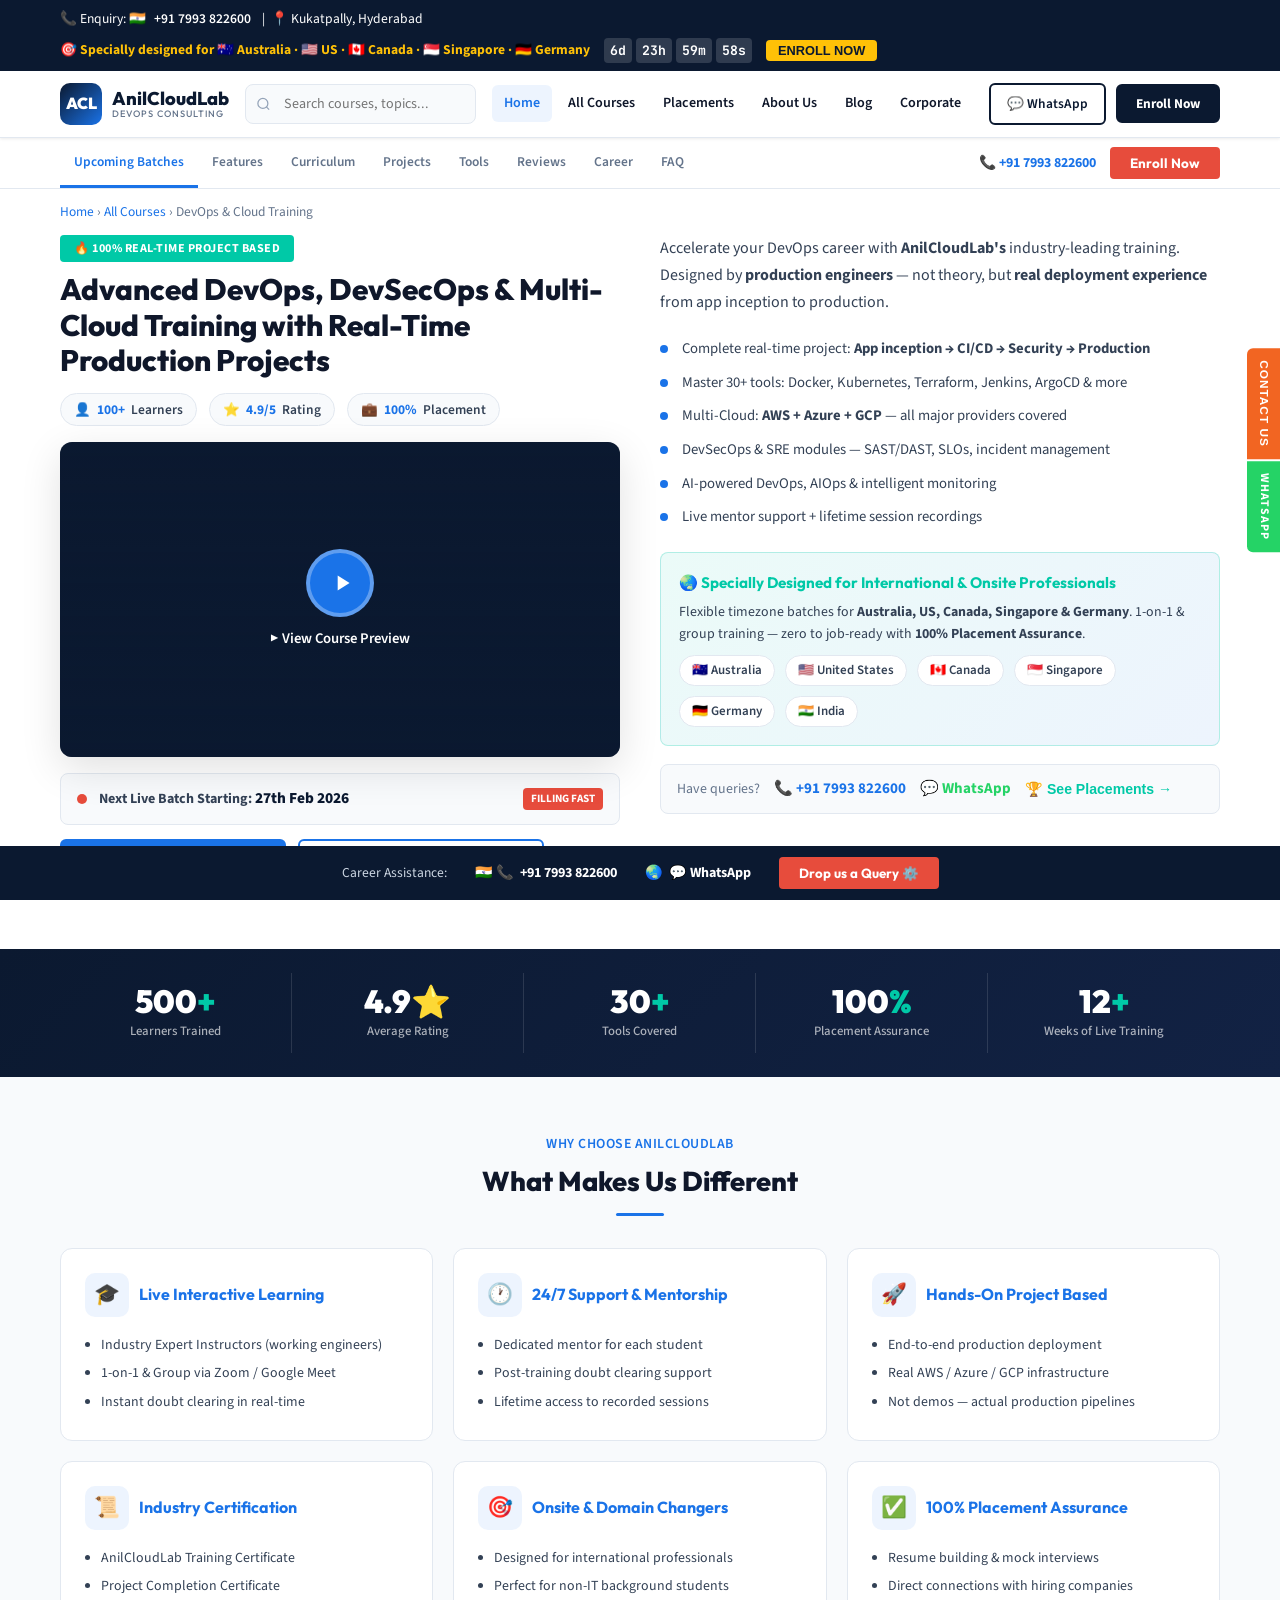
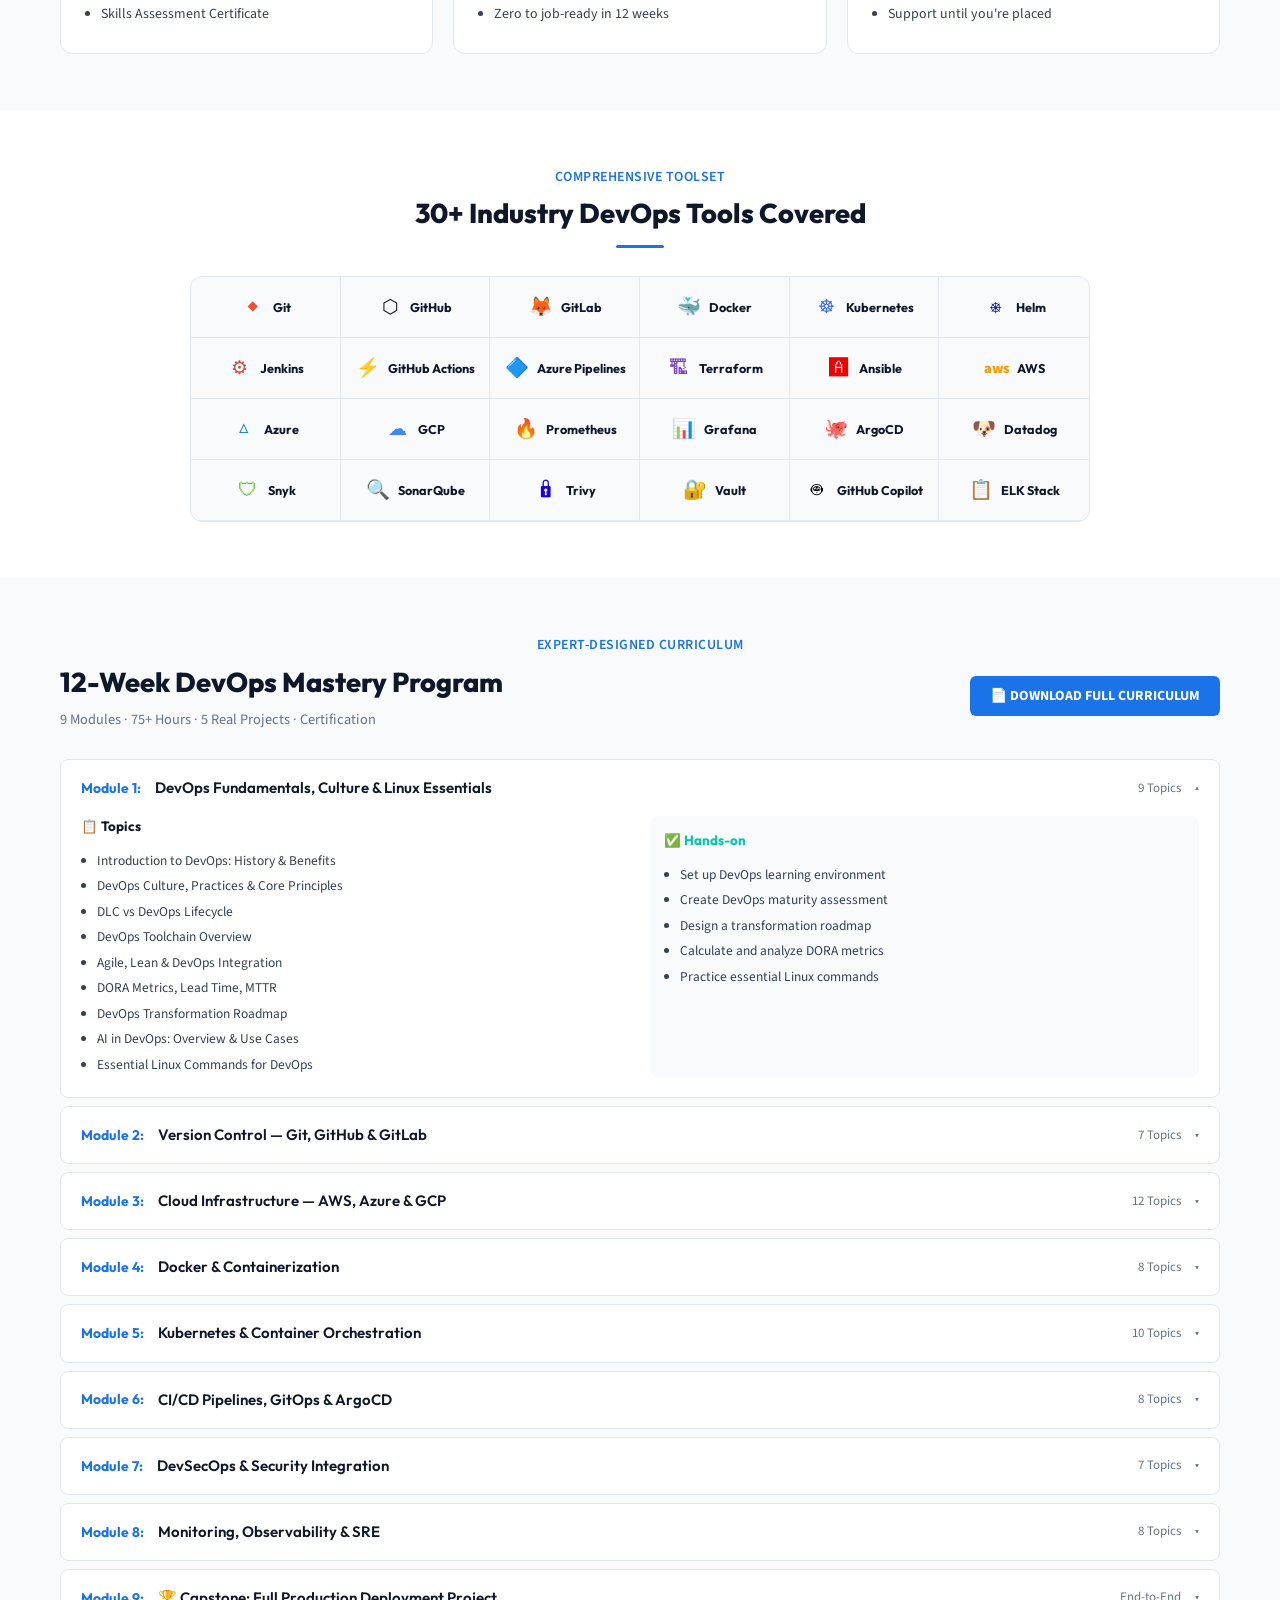
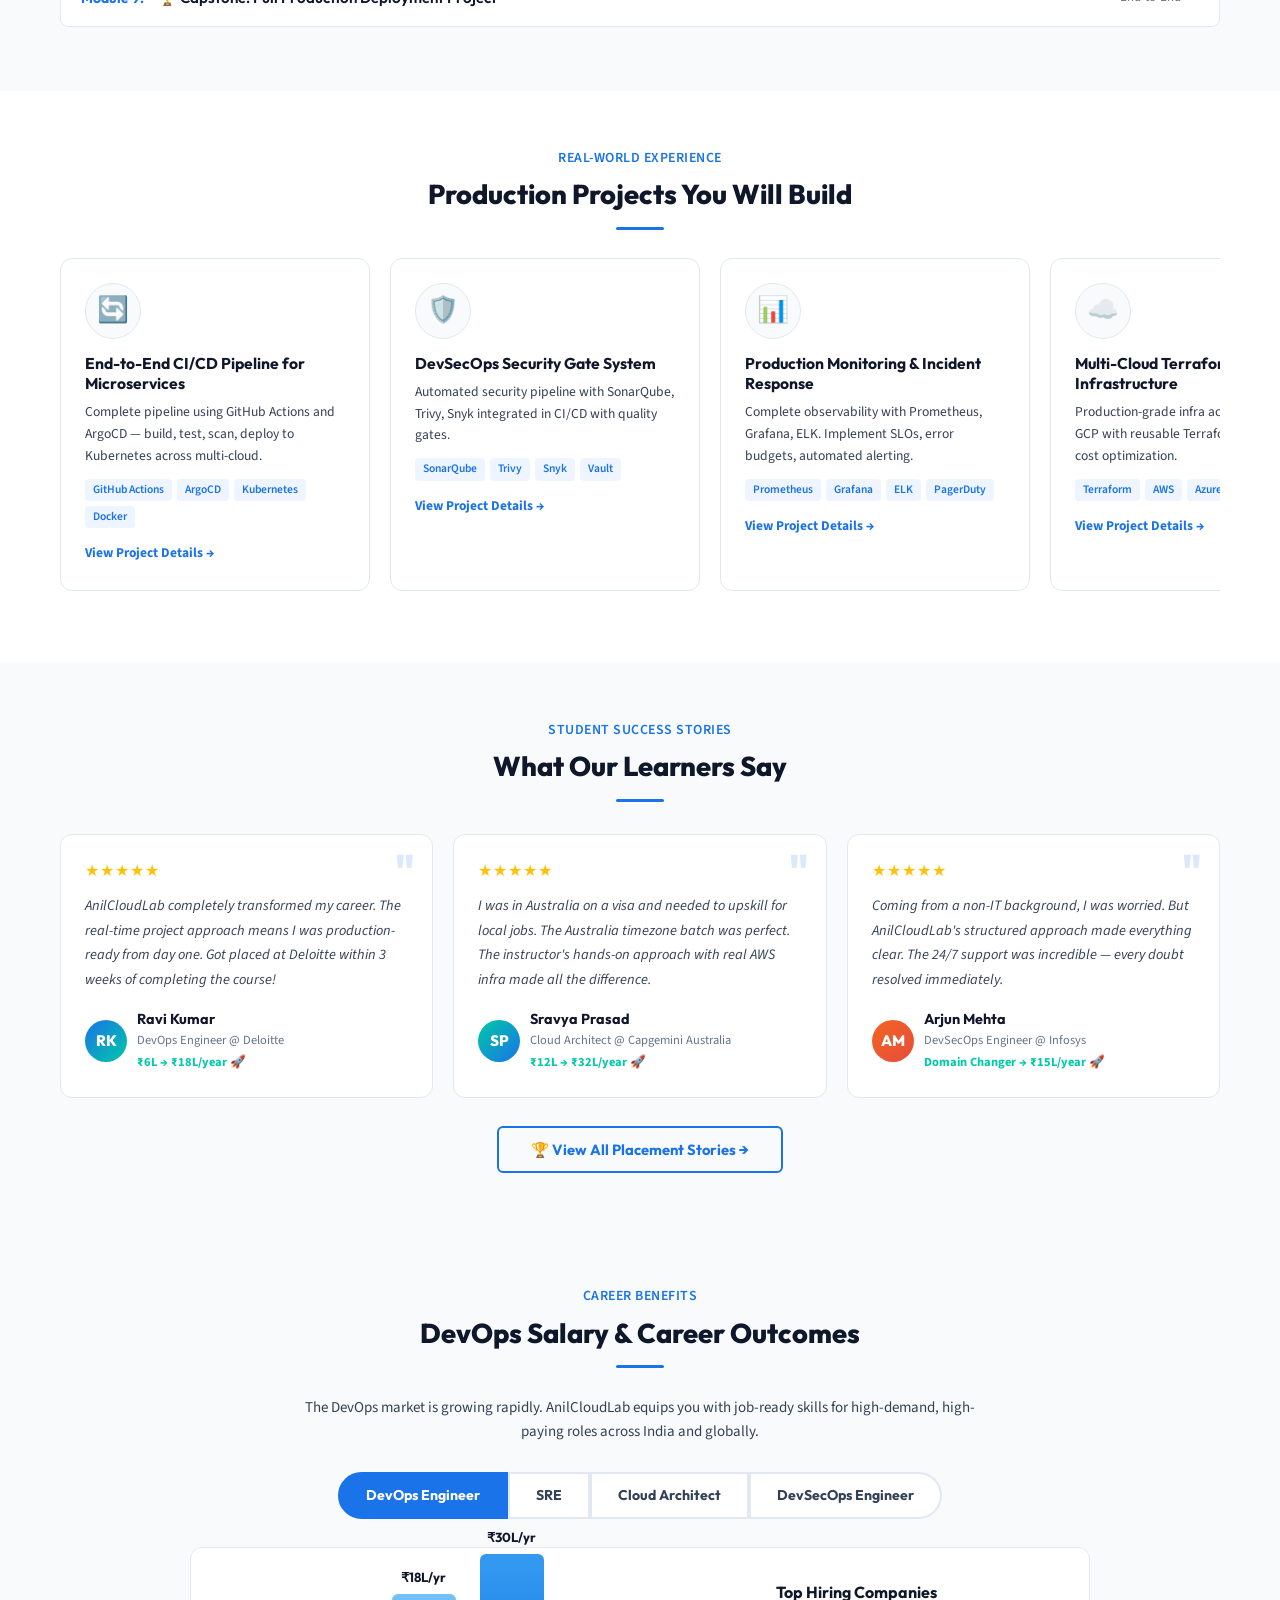
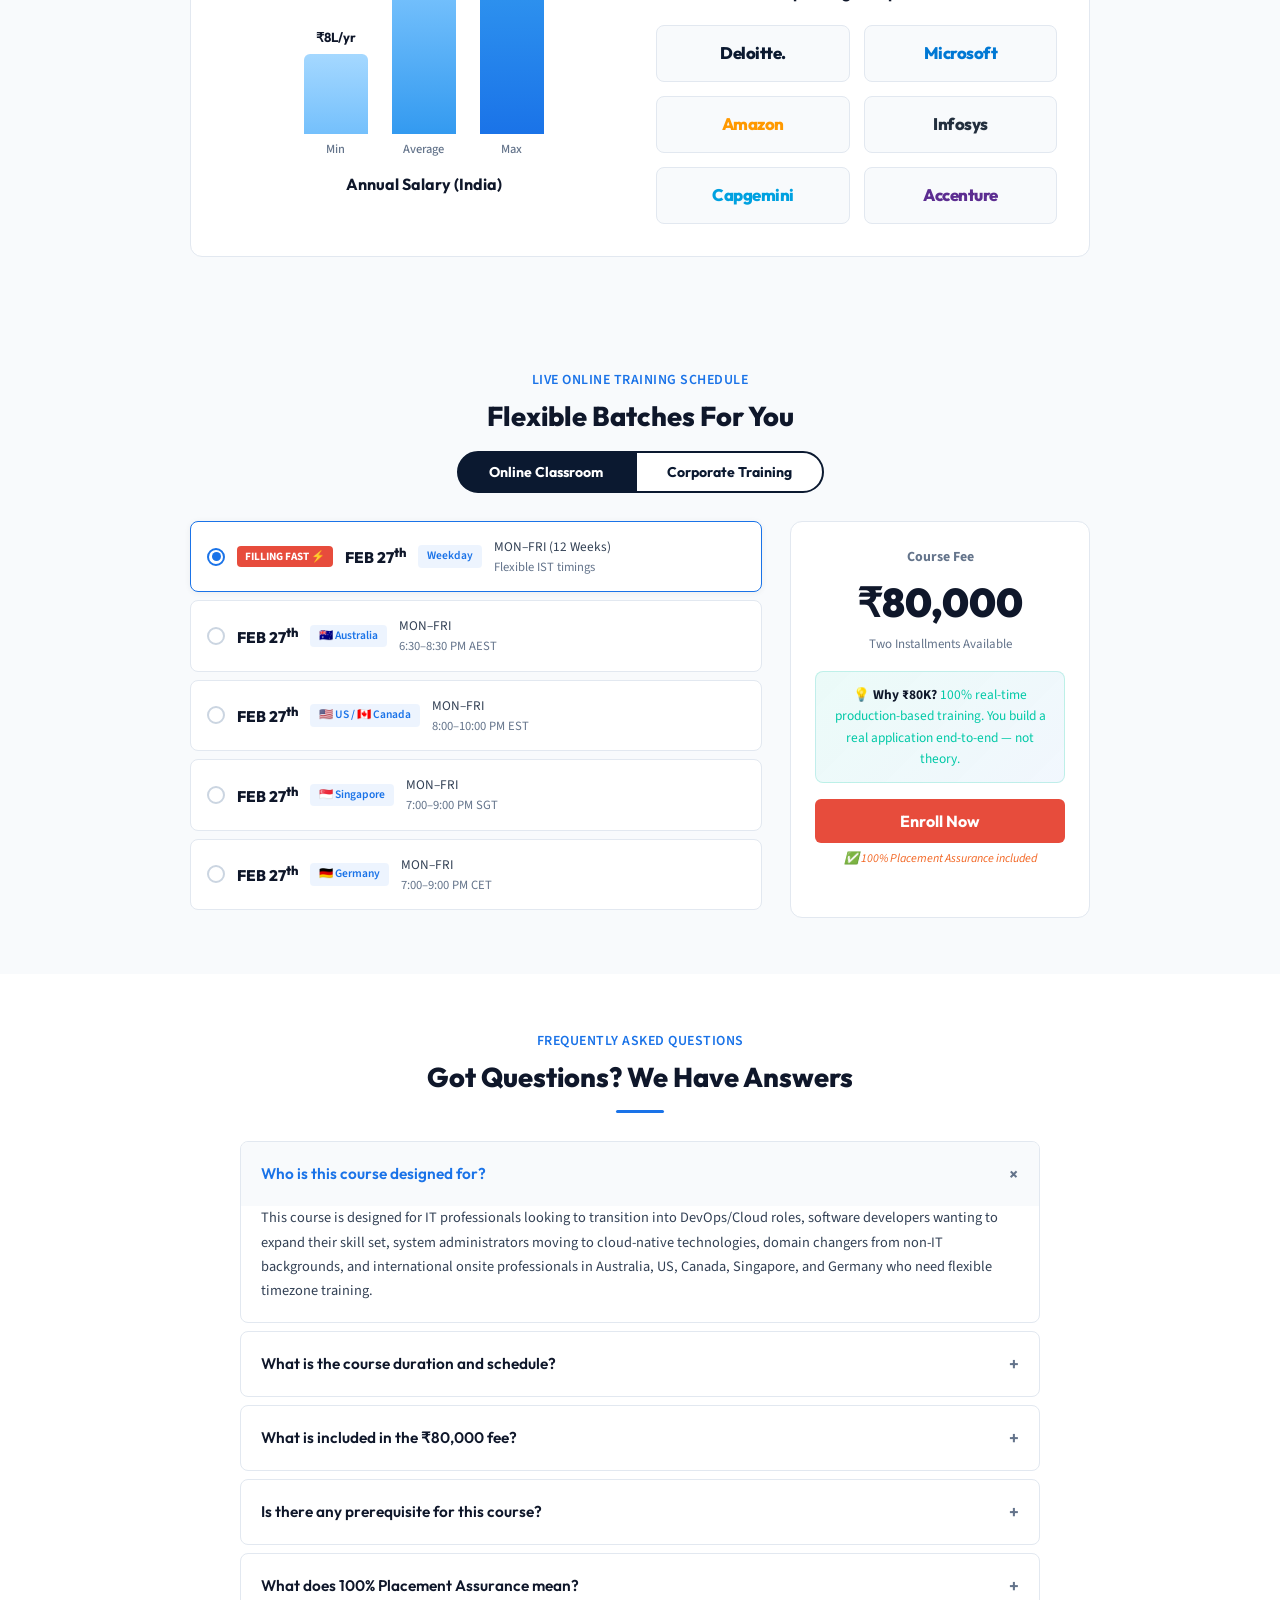
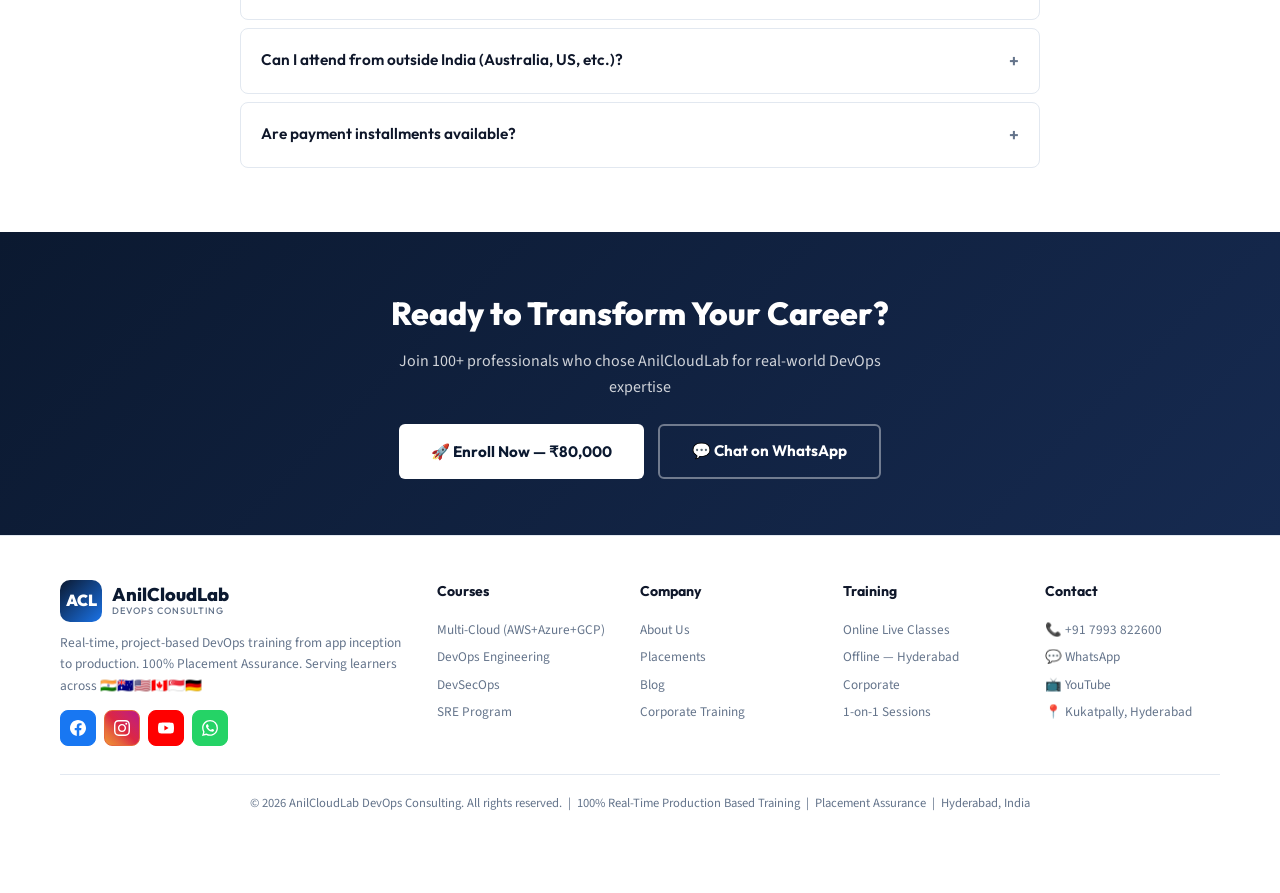
==== commit 8e86b1e4: "Update index.html" ====
--- a/index.html
+++ b/index.html
@@ -39,7 +39,7 @@
   "name": "AnilCloudLab Site Navigation",
   "itemListElement": [
     {"@type":"ListItem","position":1,"name":"All Courses","description":"DevOps, Multi-Cloud, DevSecOps, SRE training programs with 100% Placement Assurance","url":"https://anilcloudlab.github.io/index.html#courses"},
-    {"@type":"ListItem","position":2,"name":"Placements","description":"500+ students placed at top companies — Deloitte, Microsoft, Amazon, Infosys","url":"https://anilcloudlab.github.io/index.html#placements"},
+    {"@type":"ListItem","position":2,"name":"Placements","description":"100+ students placed at top companies — Deloitte, Microsoft, Amazon, Infosys","url":"https://anilcloudlab.github.io/index.html#placements"},
     {"@type":"ListItem","position":3,"name":"About Us","description":"AnilCloudLab — Real engineers, real projects, real results since 2022, Hyderabad","url":"https://anilcloudlab.github.io/index.html#about"},
     {"@type":"ListItem","position":4,"name":"Corporate Training","description":"Customized DevOps and Cloud team upskilling for companies","url":"https://anilcloudlab.github.io/index.html#corporate"},
     {"@type":"ListItem","position":5,"name":"Blog","description":"DevOps tutorials, career tips, Kubernetes and AWS guides","url":"https://anilcloudlab.github.io/index.html#blog"},
@@ -924,7 +924,7 @@
 <div class="cta-banner fade-in">
 <div class="container">
 <h2>Ready to Transform Your Career?</h2>
-<p>Join 500+ professionals who chose AnilCloudLab for real-world DevOps expertise</p>
+<p>Join 100+ professionals who chose AnilCloudLab for real-world DevOps expertise</p>
 <div class="cta-banner-btns">
 <button class="cta-btn-w" onclick="showModal()">🚀 Enroll Now — ₹80,000</button>
 <a href="https://wa.me/917993822600" target="_blank" class="cta-btn-g" style="display:inline-block">💬 Chat on WhatsApp</a>
@@ -2010,7 +2010,7 @@
 <h1>🏆 Placement Success Stories</h1>
 <p>Real results from real students — salary hikes, career transitions, and global placements</p>
 <div class="placements-stats">
-<div class="ps-card"><div class="ps-num">500+</div><div class="ps-label">Learners Trained</div></div>
+<div class="ps-card"><div class="ps-num">100+</div><div class="ps-label">Learners Trained</div></div>
 <div class="ps-card"><div class="ps-num">100%</div><div class="ps-label">Placement Assurance</div></div>
 <div class="ps-card"><div class="ps-num">₹18L</div><div class="ps-label">Average Salary Package</div></div>
 <div class="ps-card"><div class="ps-num">50+</div><div class="ps-label">Hiring Partners</div></div>
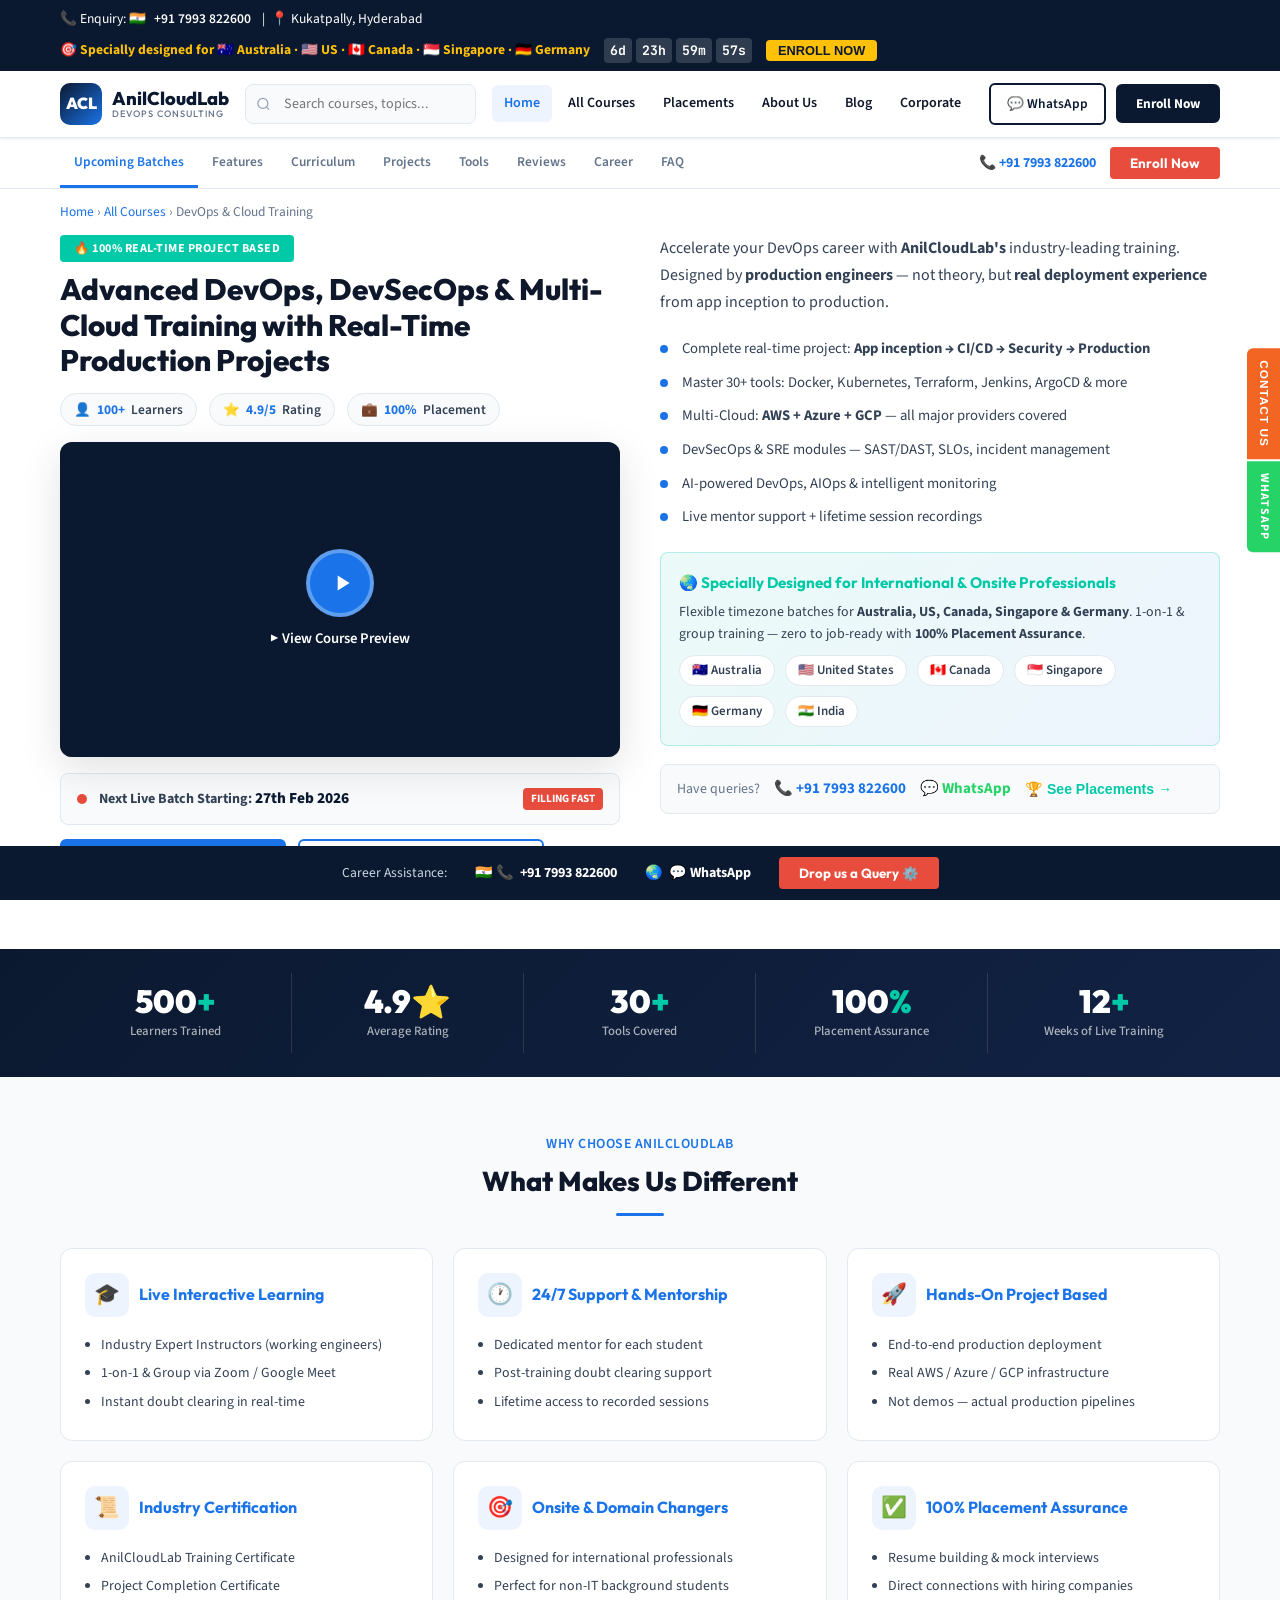
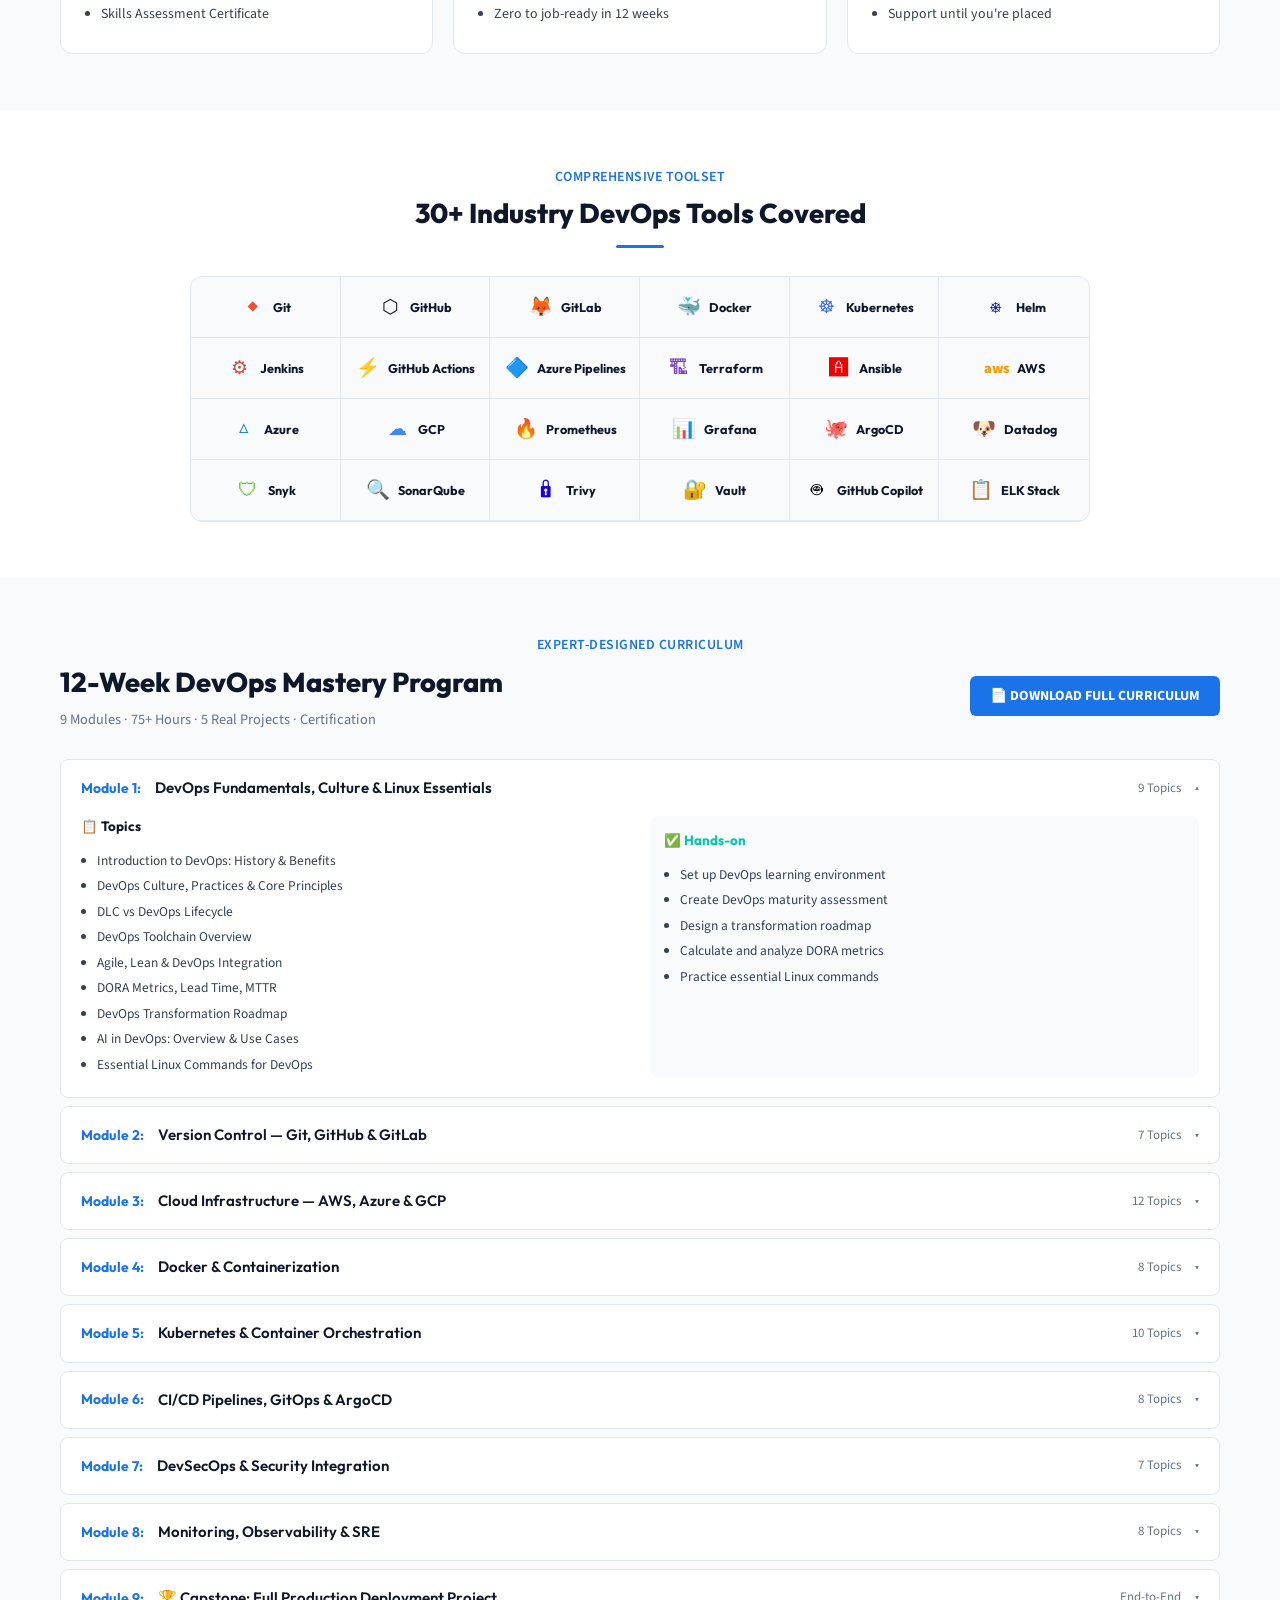
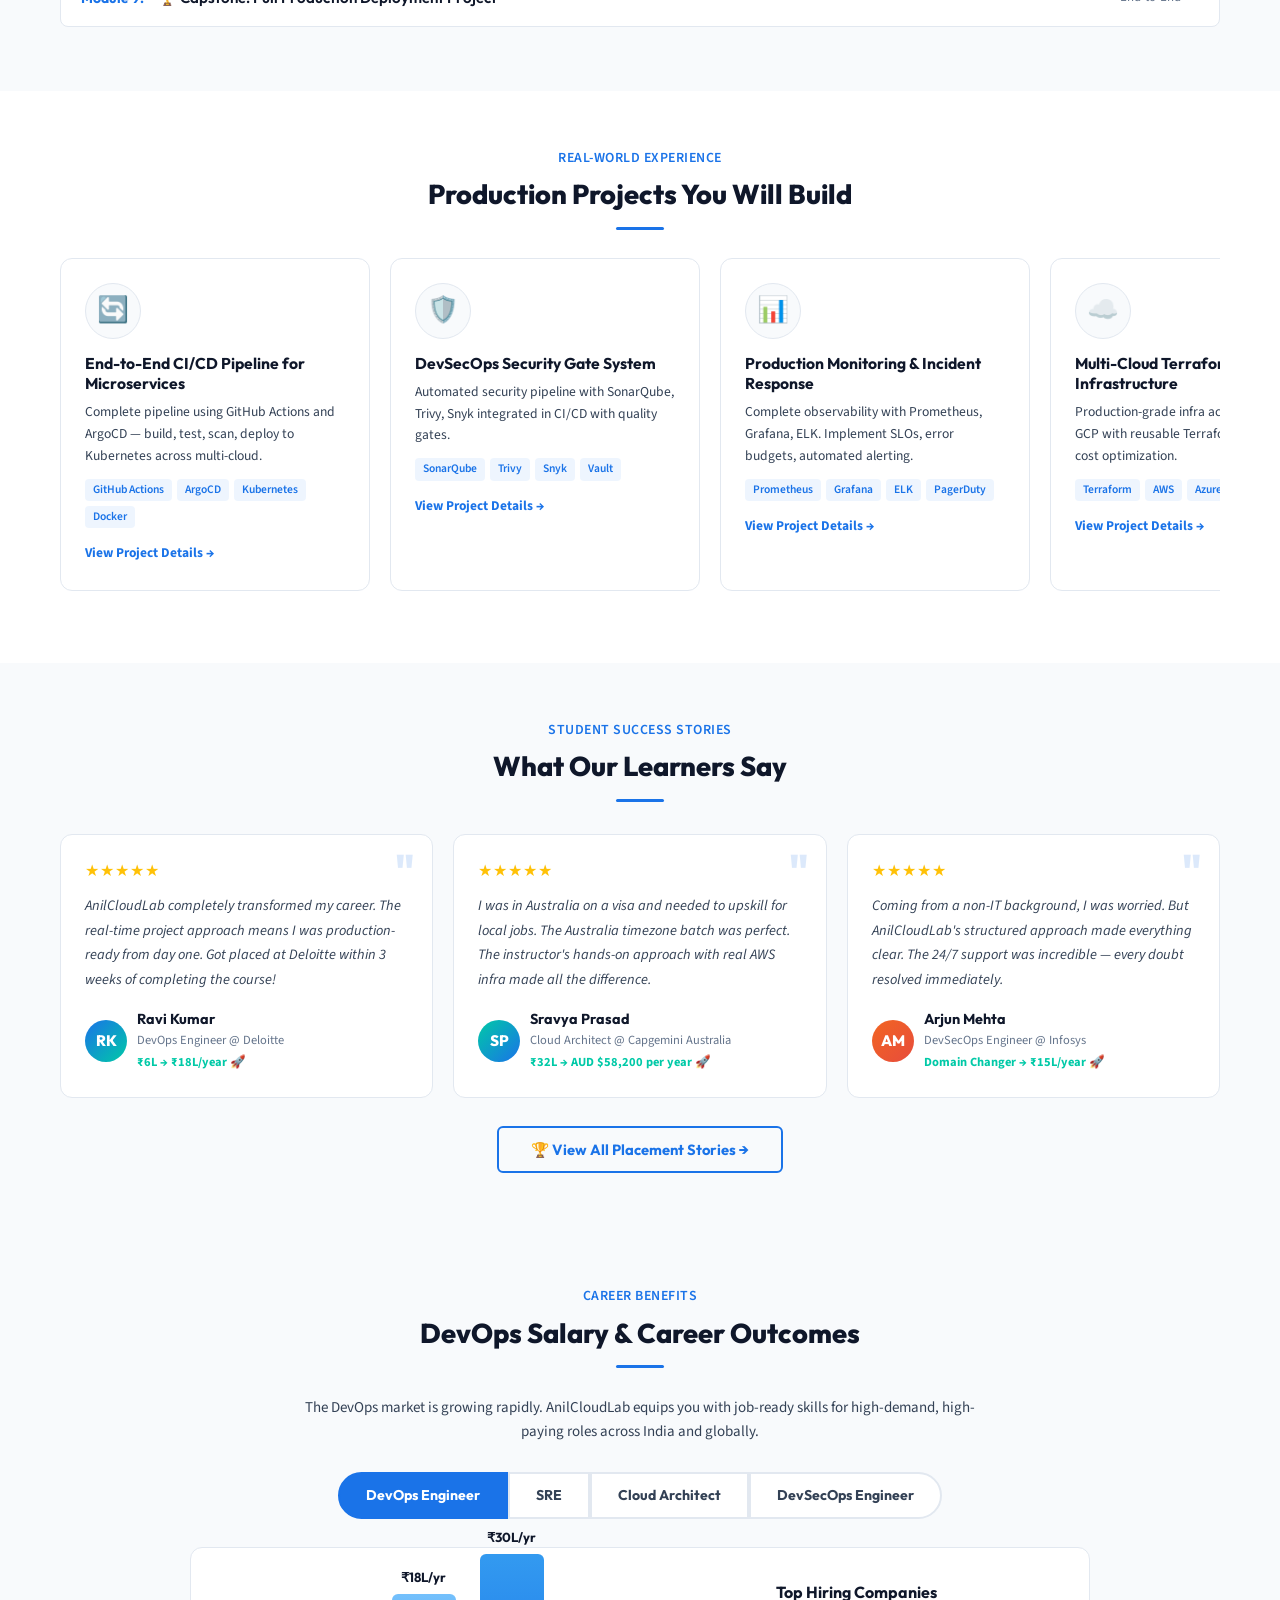
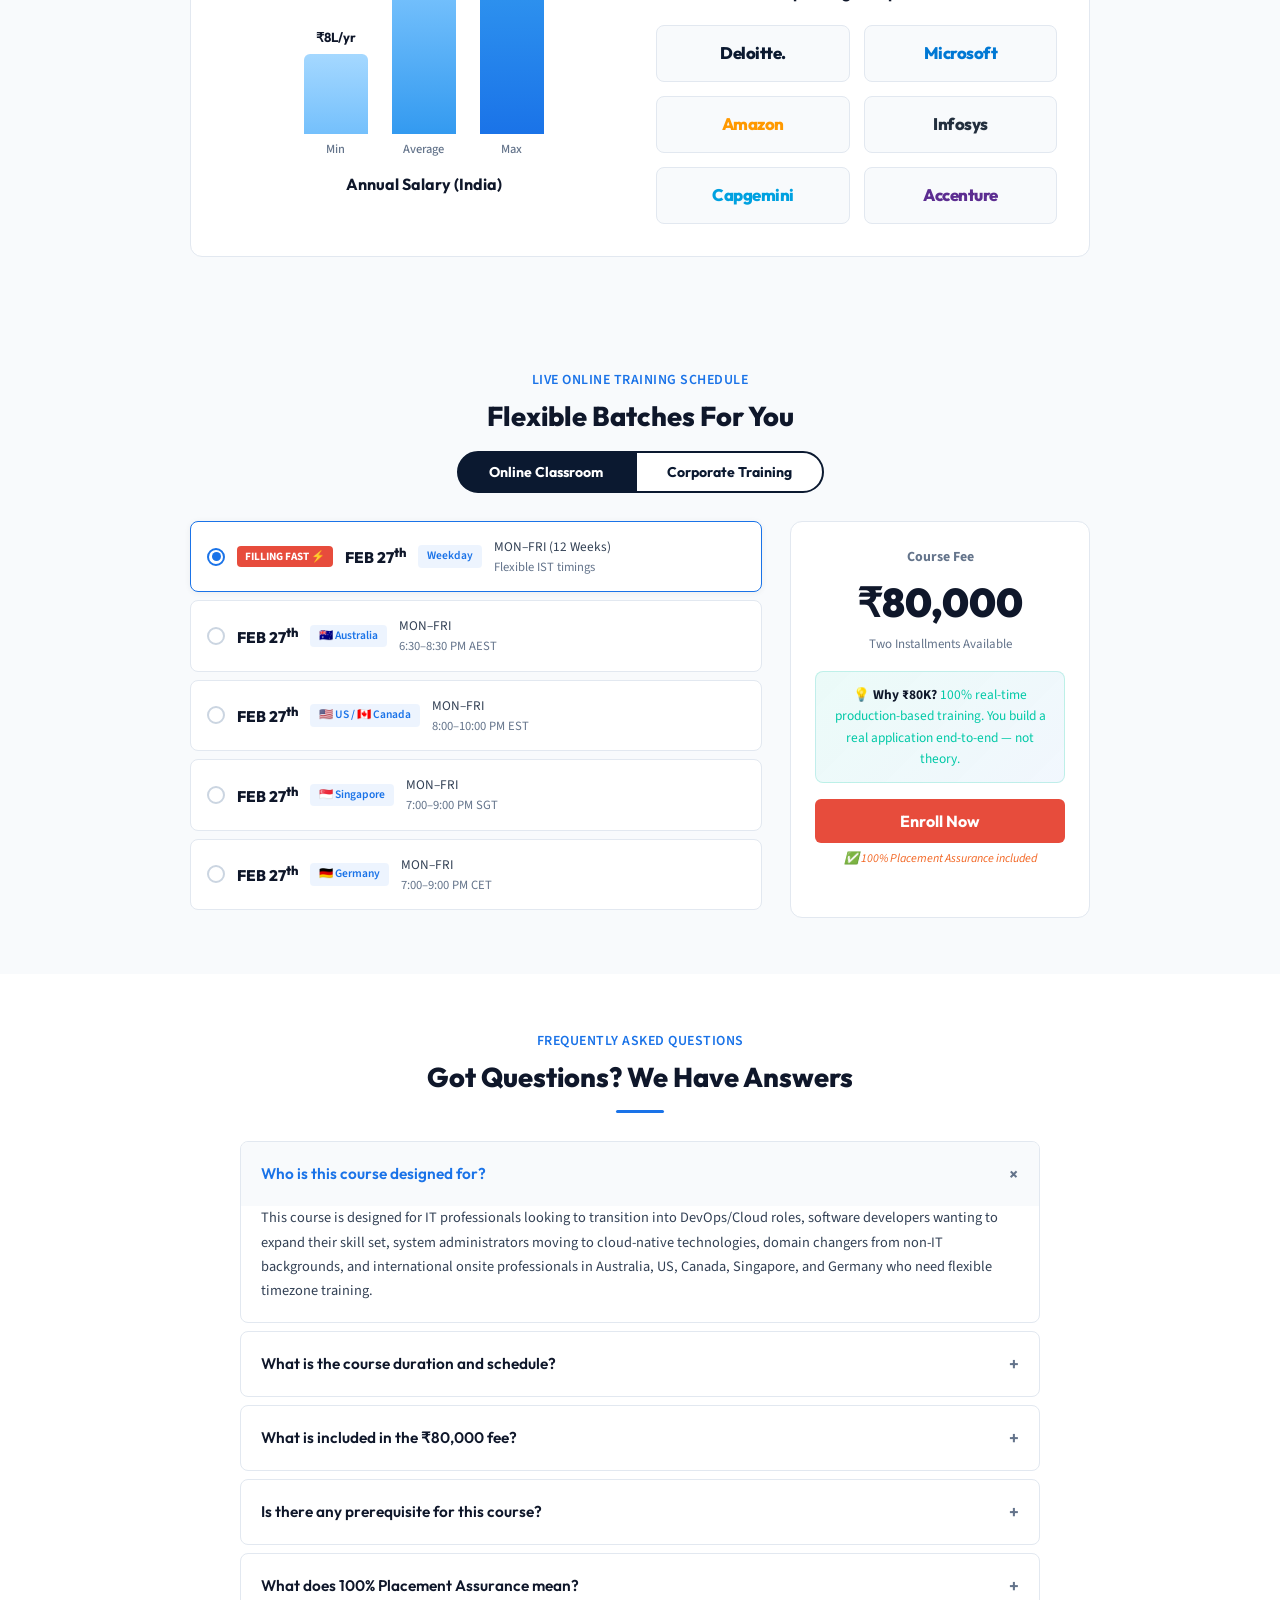
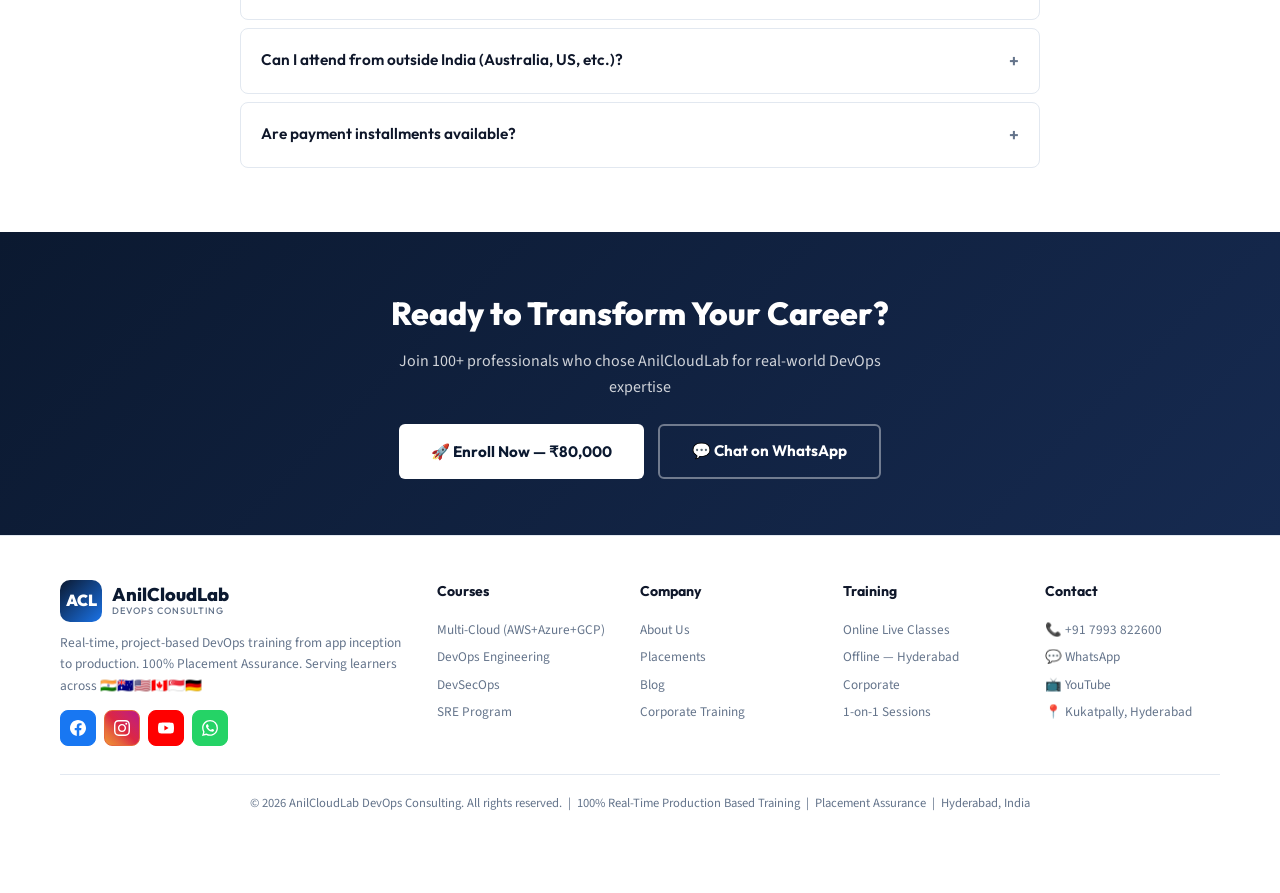
==== commit 19fc3cda: "Update index.html" ====
--- a/index.html
+++ b/index.html
@@ -823,7 +823,7 @@
 <div>
 <div class="testi-name">Sravya Prasad</div>
 <div class="testi-role">Cloud Architect @ Capgemini Australia</div>
-<div class="testi-salary">₹12L → ₹32L/year 🚀</div>
+<div class="testi-salary">₹32L → AUD $58,200 per year 🚀</div>
 </div>
 </div>
 </div>
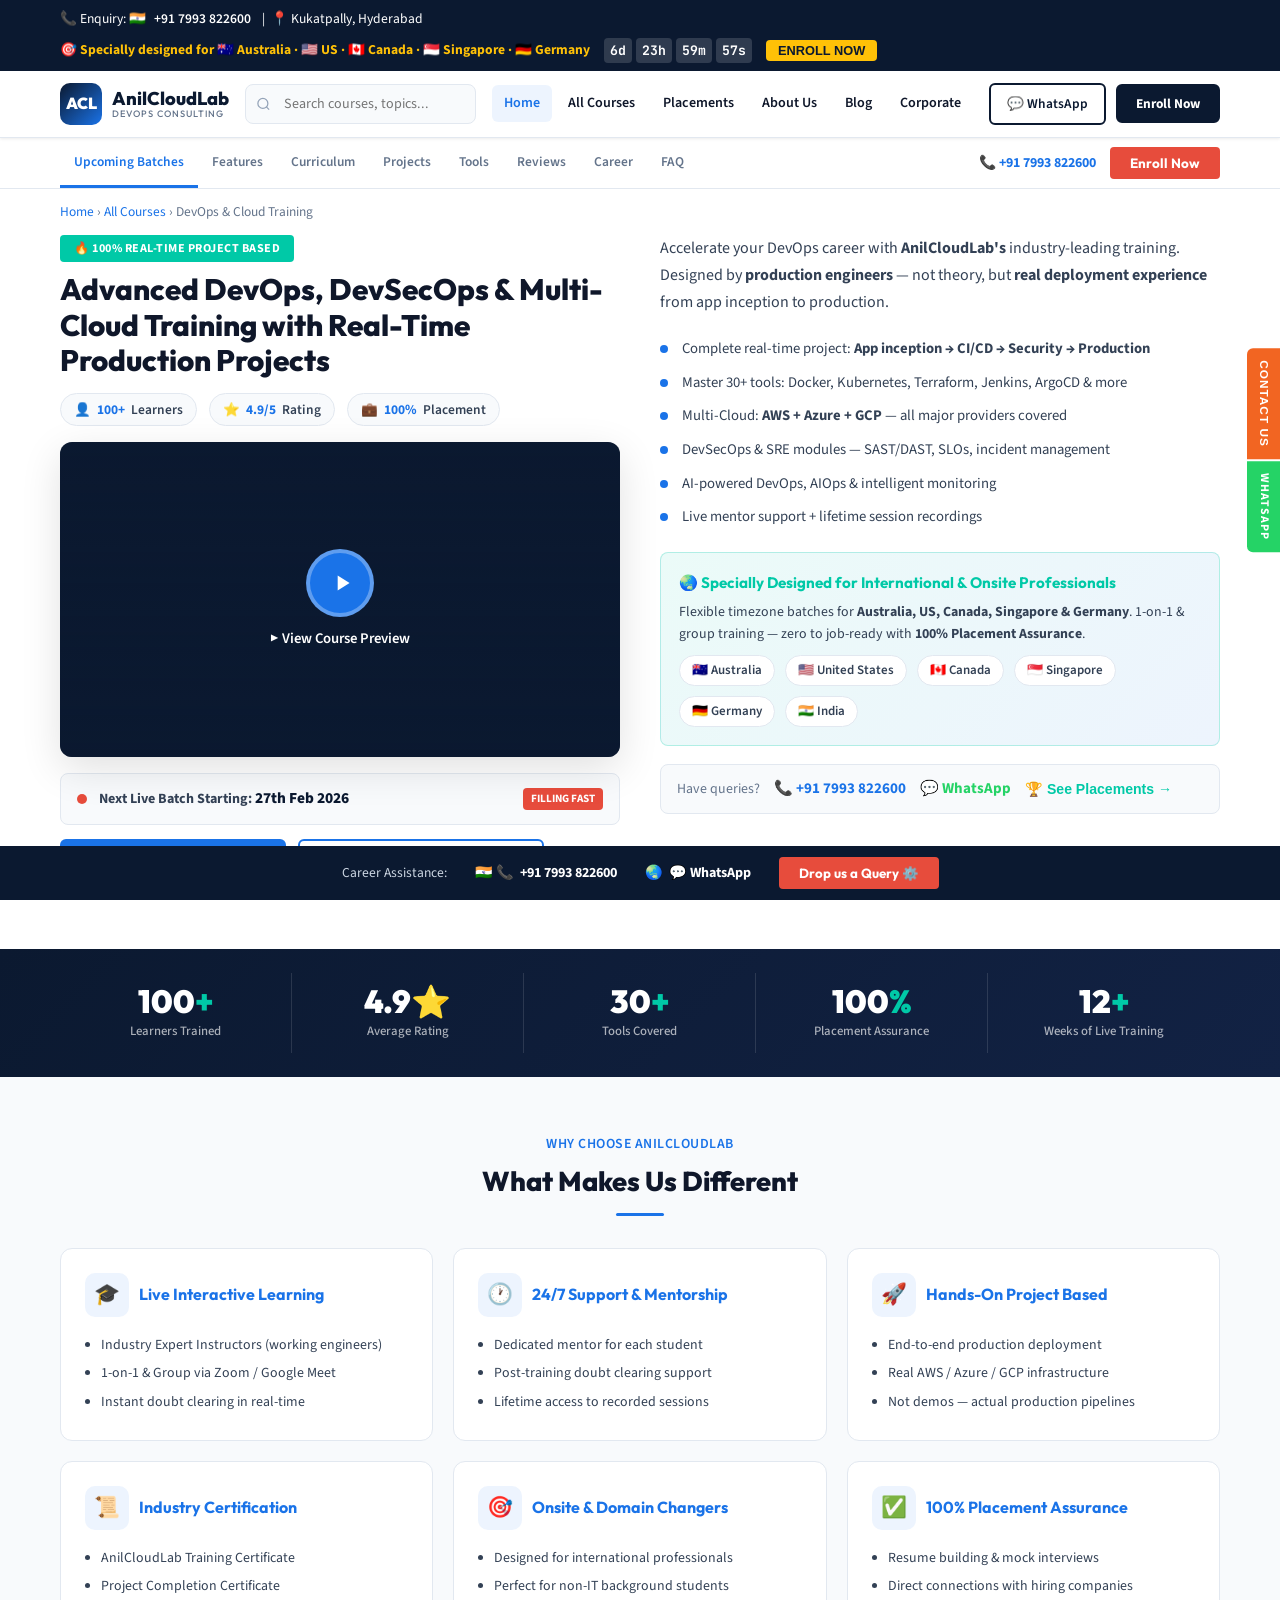
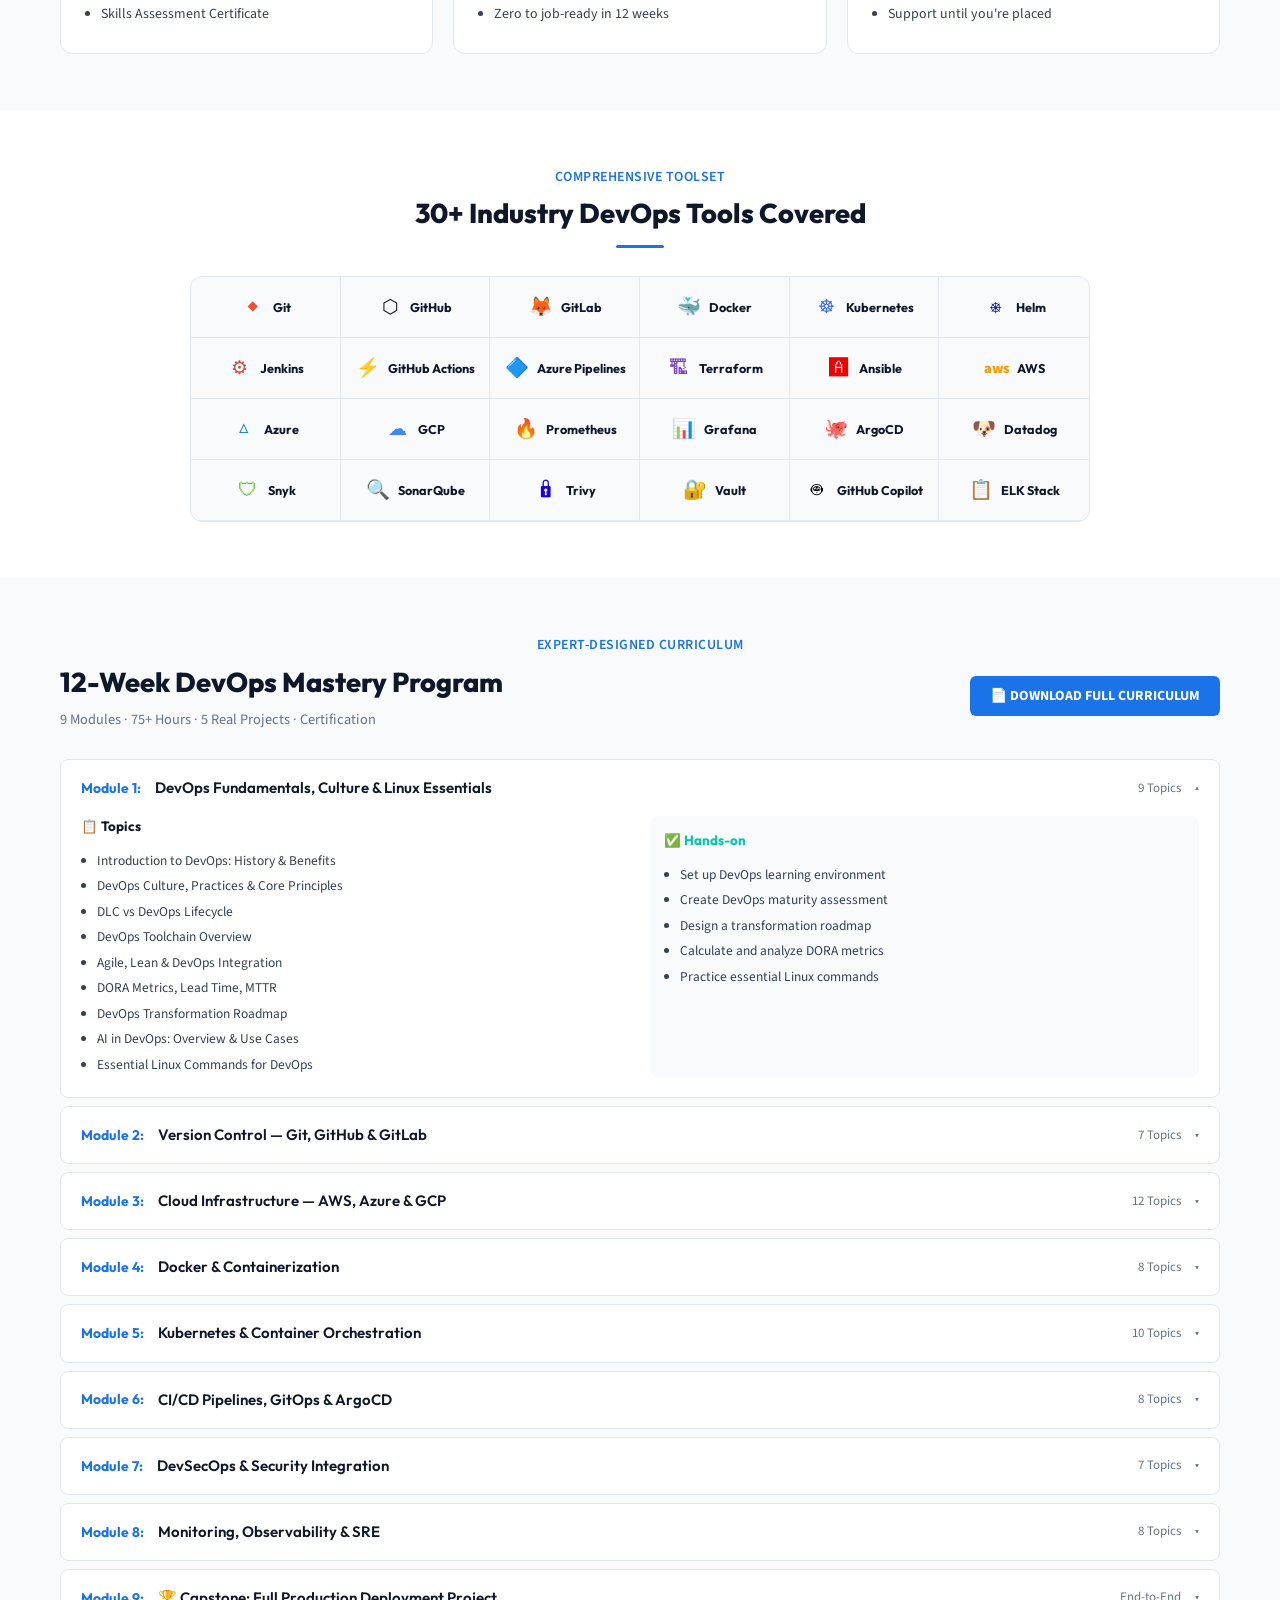
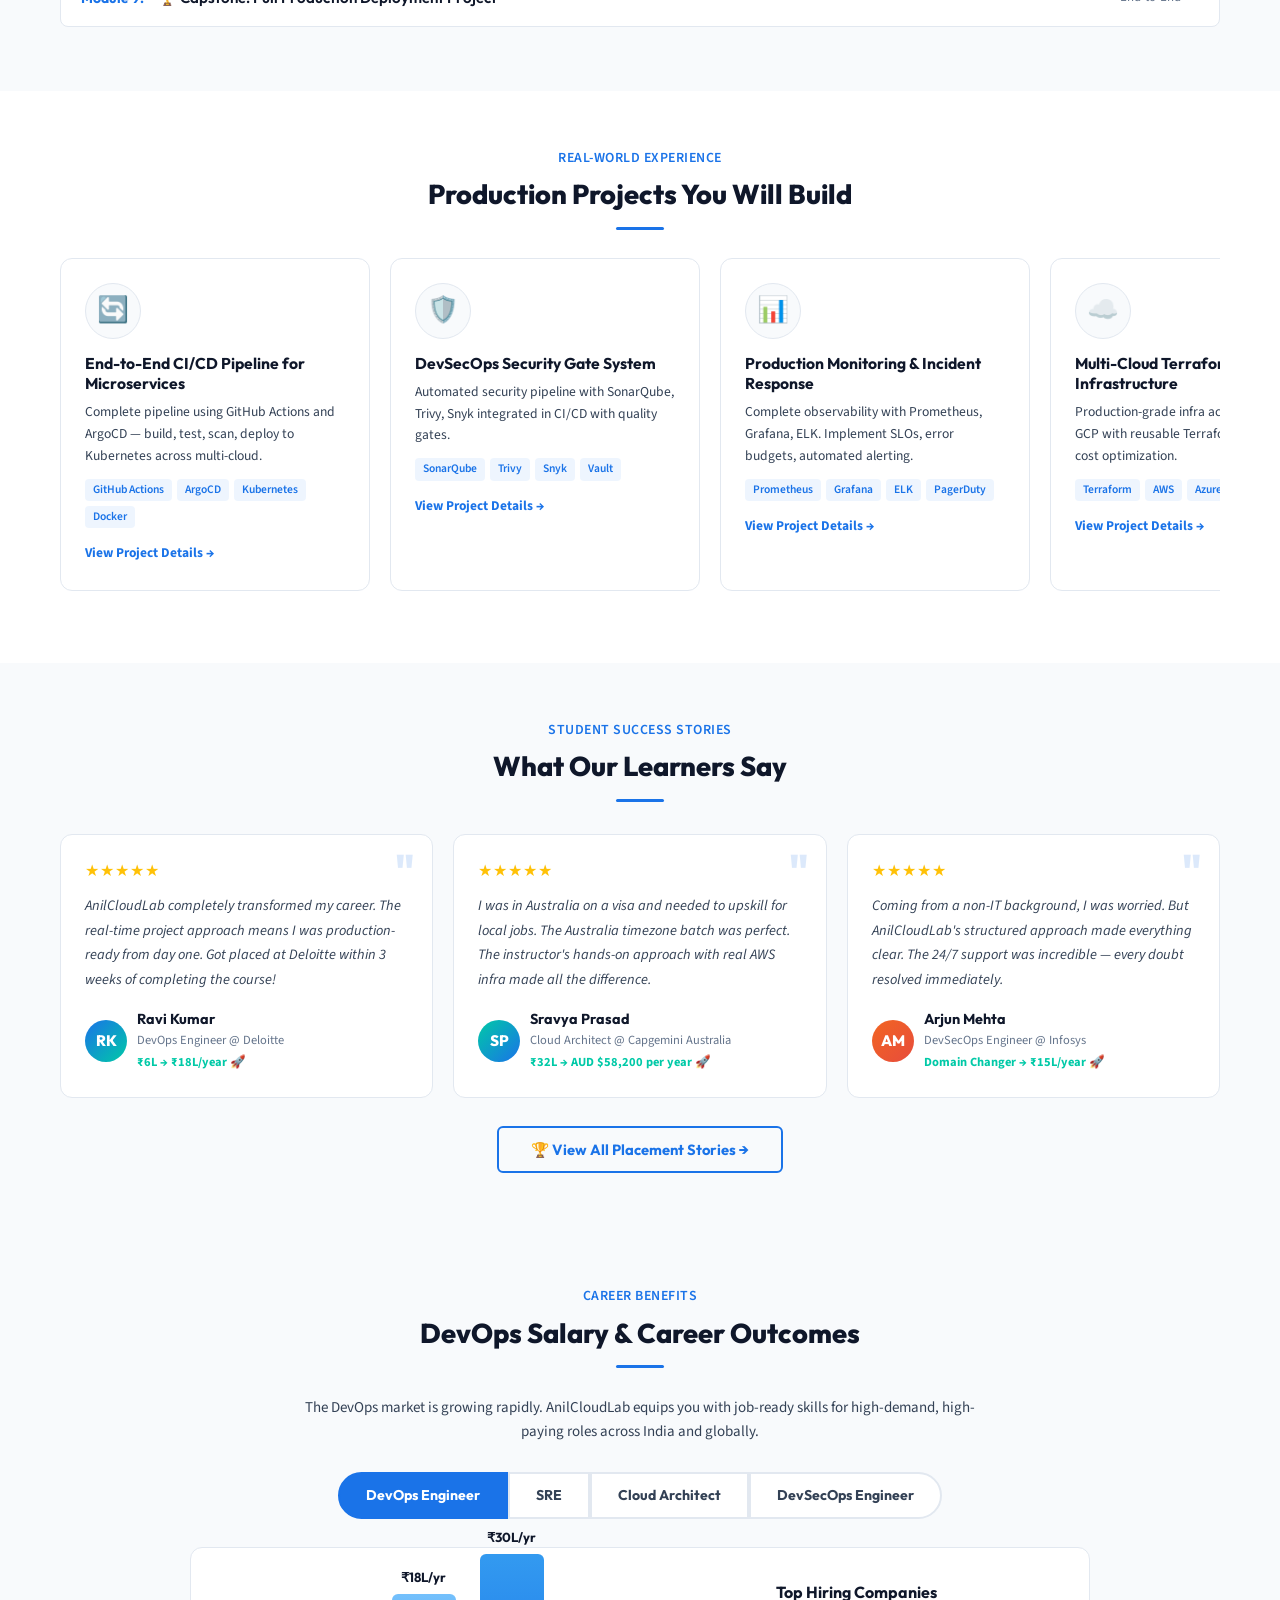
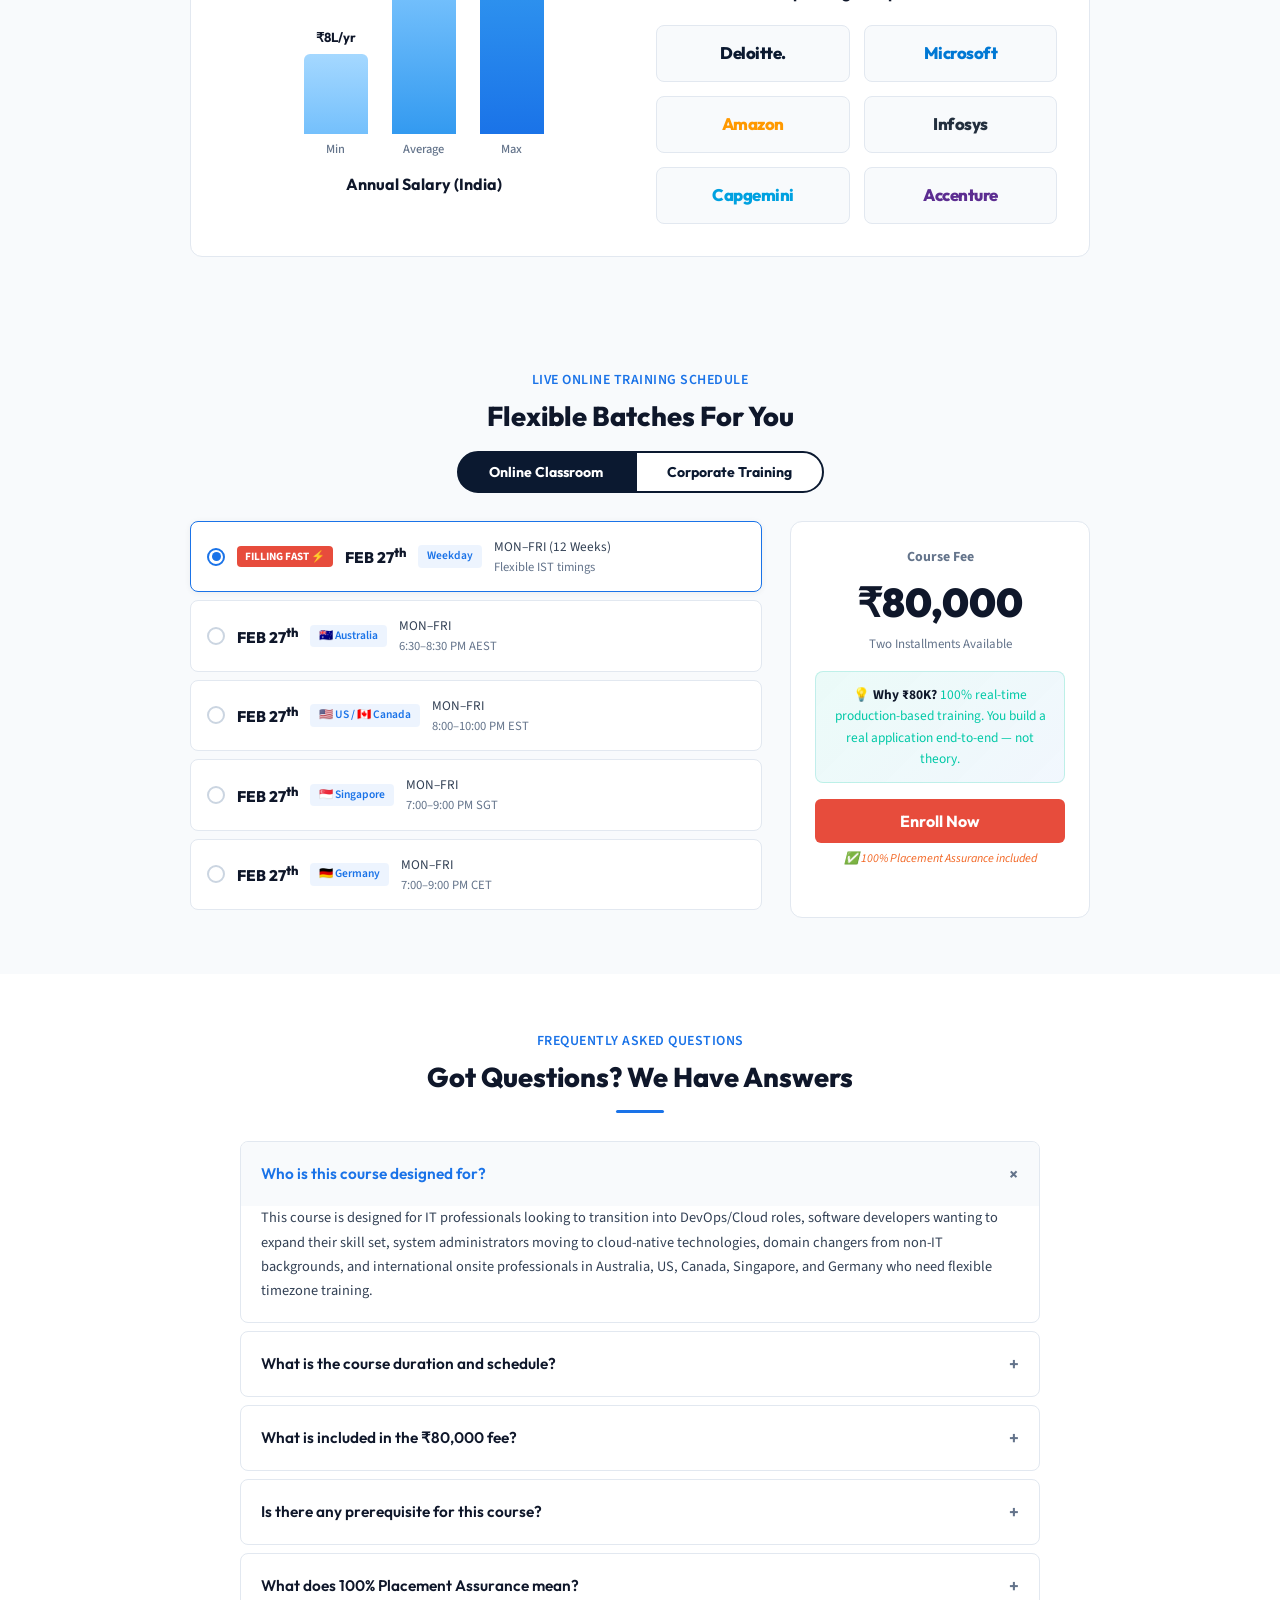
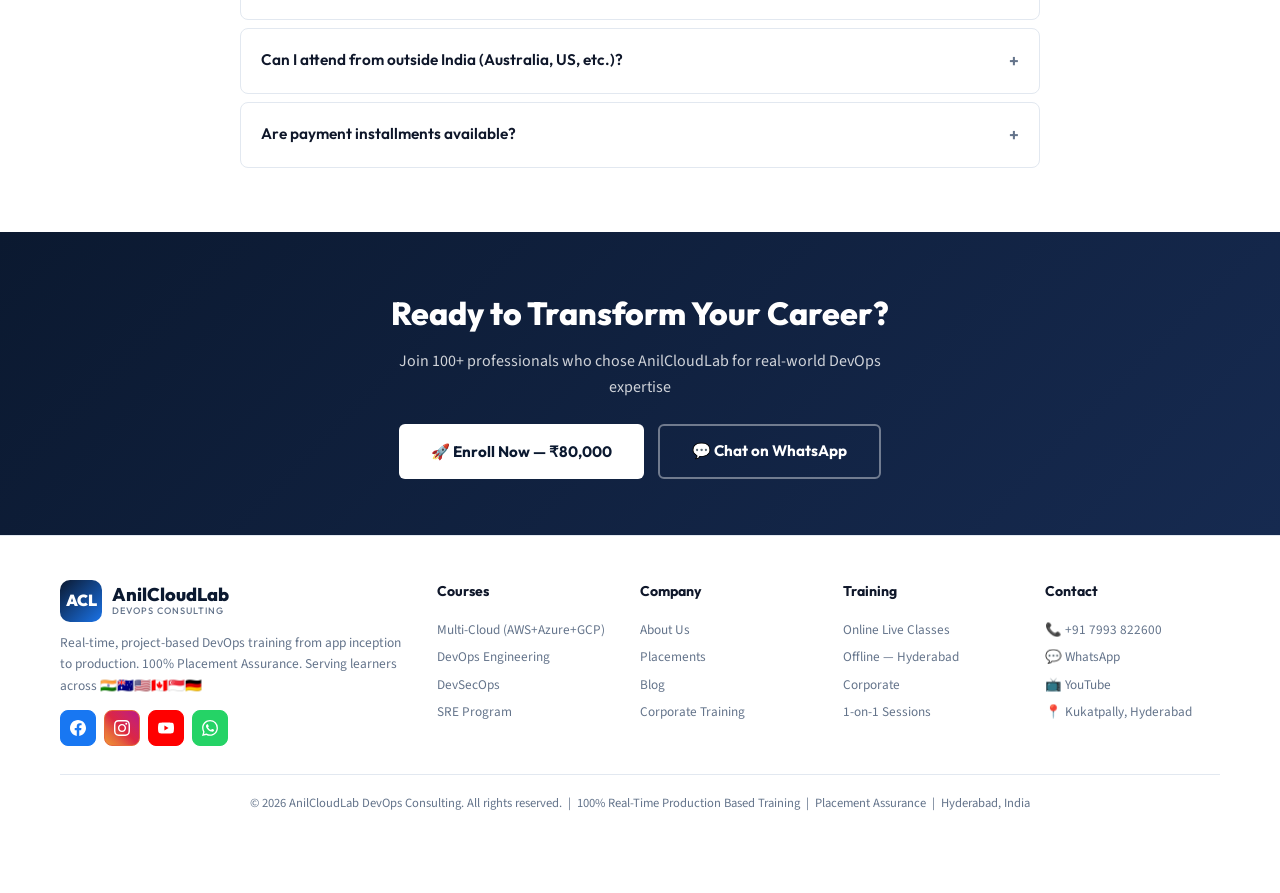
==== commit e2b8ff3a: "Update index.html" ====
--- a/index.html
+++ b/index.html
@@ -686,7 +686,7 @@
 <!-- STATS BAR -->
 <div class="stats-bar">
 <div class="stats-inner">
-<div class="stat-item"><div class="stat-num">500<span>+</span></div><div class="stat-label">Learners Trained</div></div>
+<div class="stat-item"><div class="stat-num">100<span>+</span></div><div class="stat-label">Learners Trained</div></div>
 <div class="stat-item"><div class="stat-num">4.9<span>⭐</span></div><div class="stat-label">Average Rating</div></div>
 <div class="stat-item"><div class="stat-num">30<span>+</span></div><div class="stat-label">Tools Covered</div></div>
 <div class="stat-item"><div class="stat-num">100<span>%</span></div><div class="stat-label">Placement Assurance</div></div>
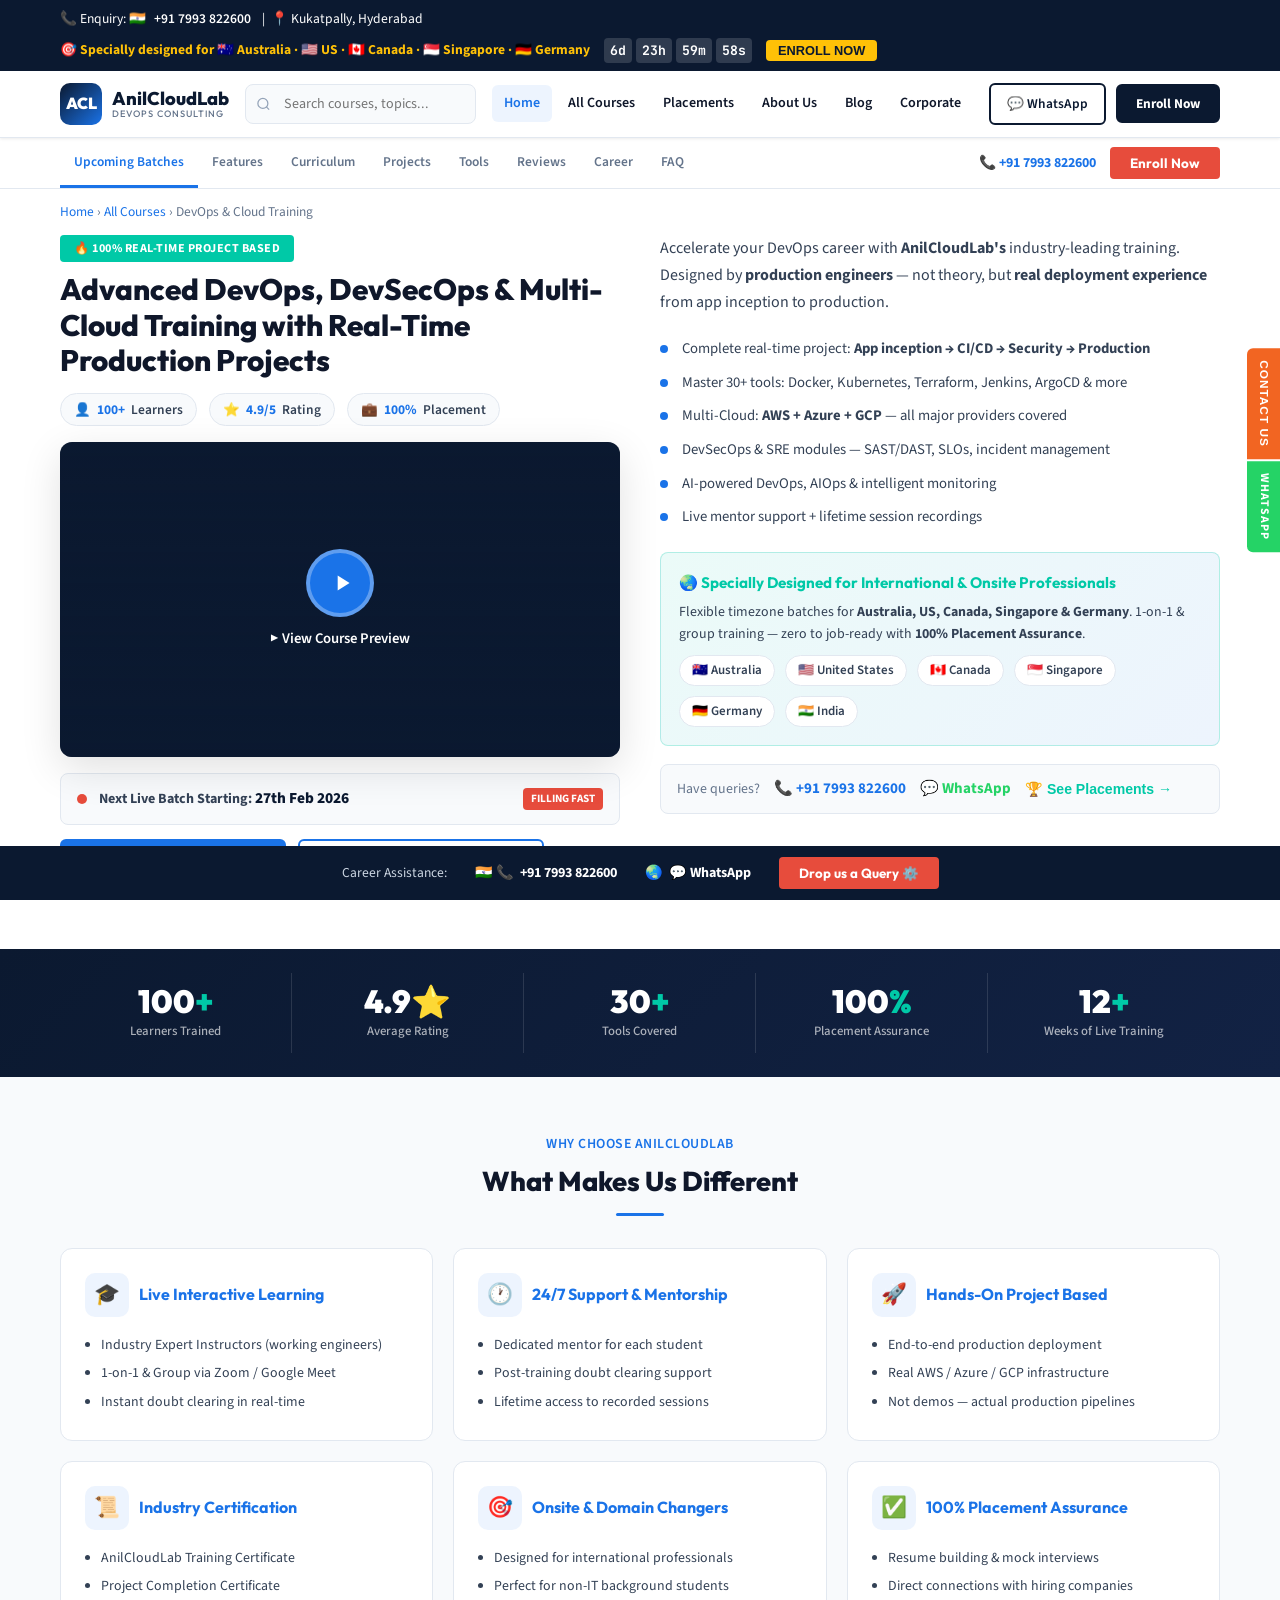
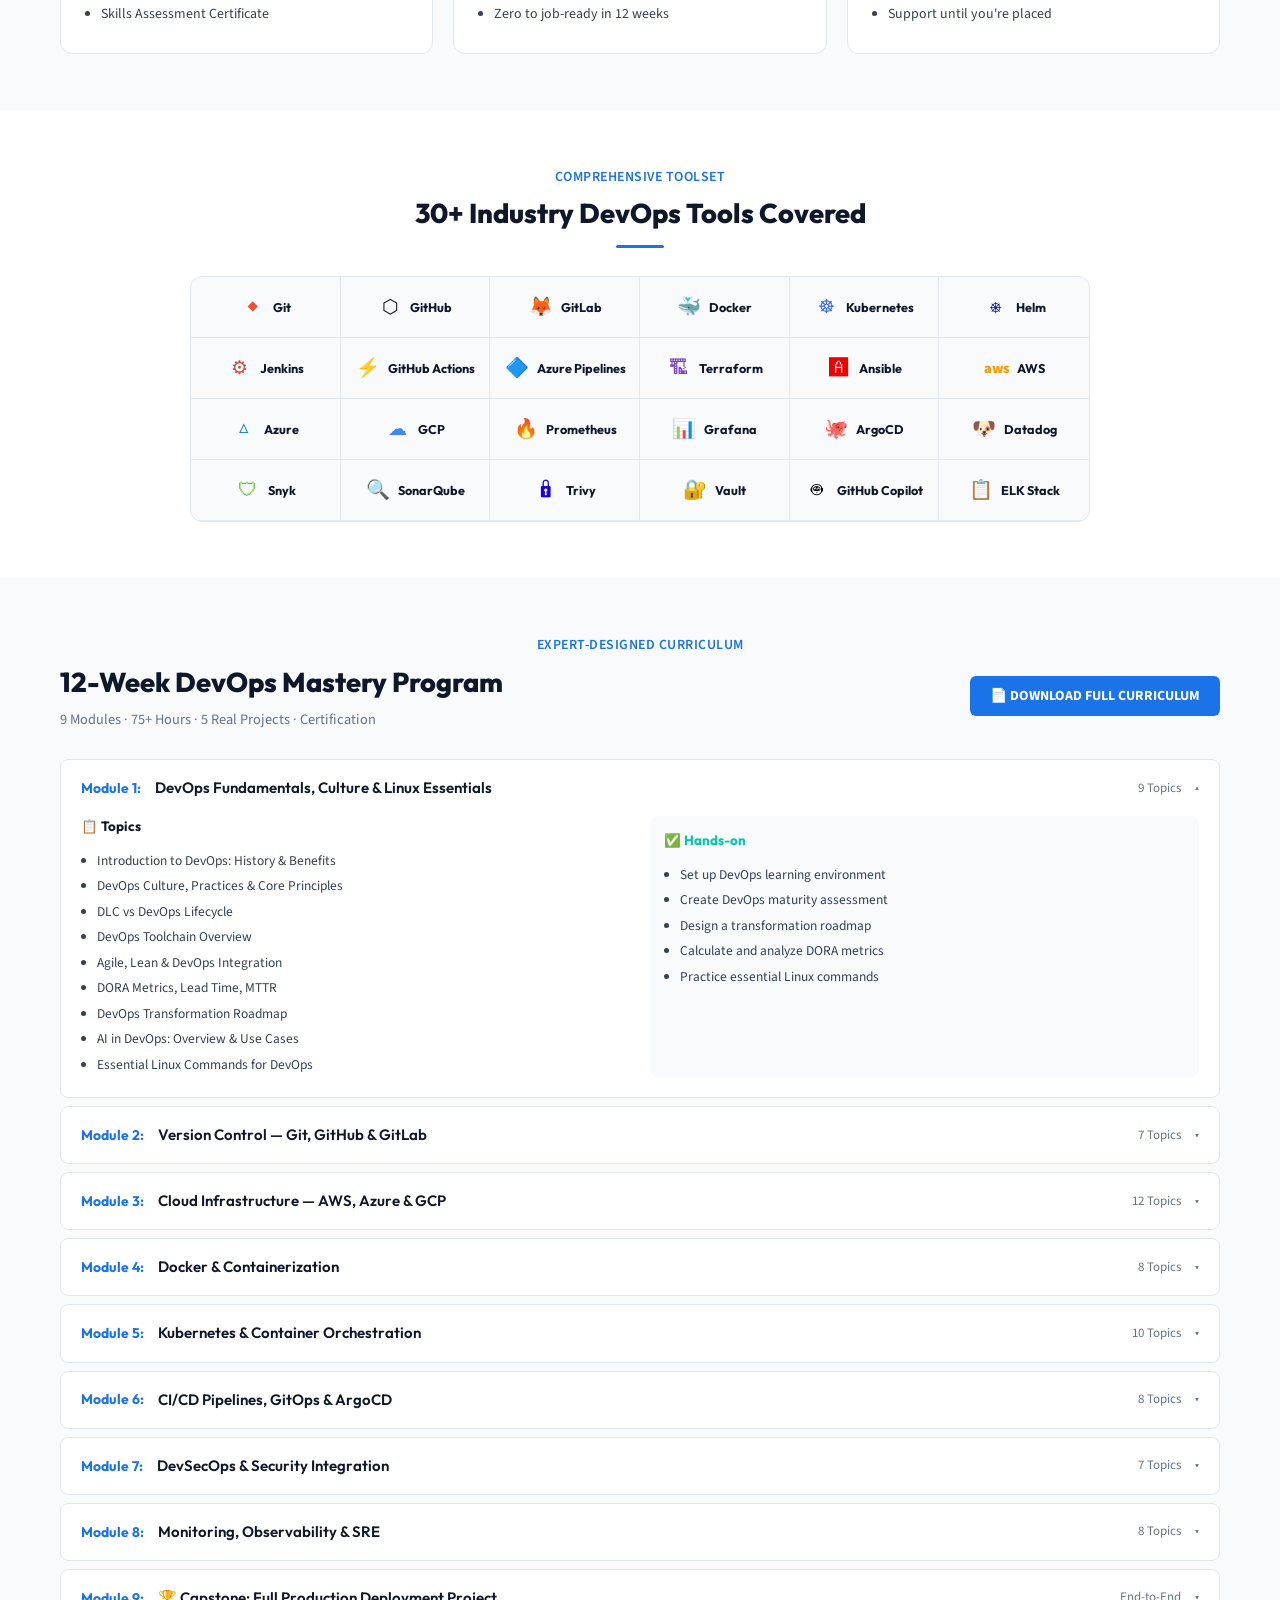
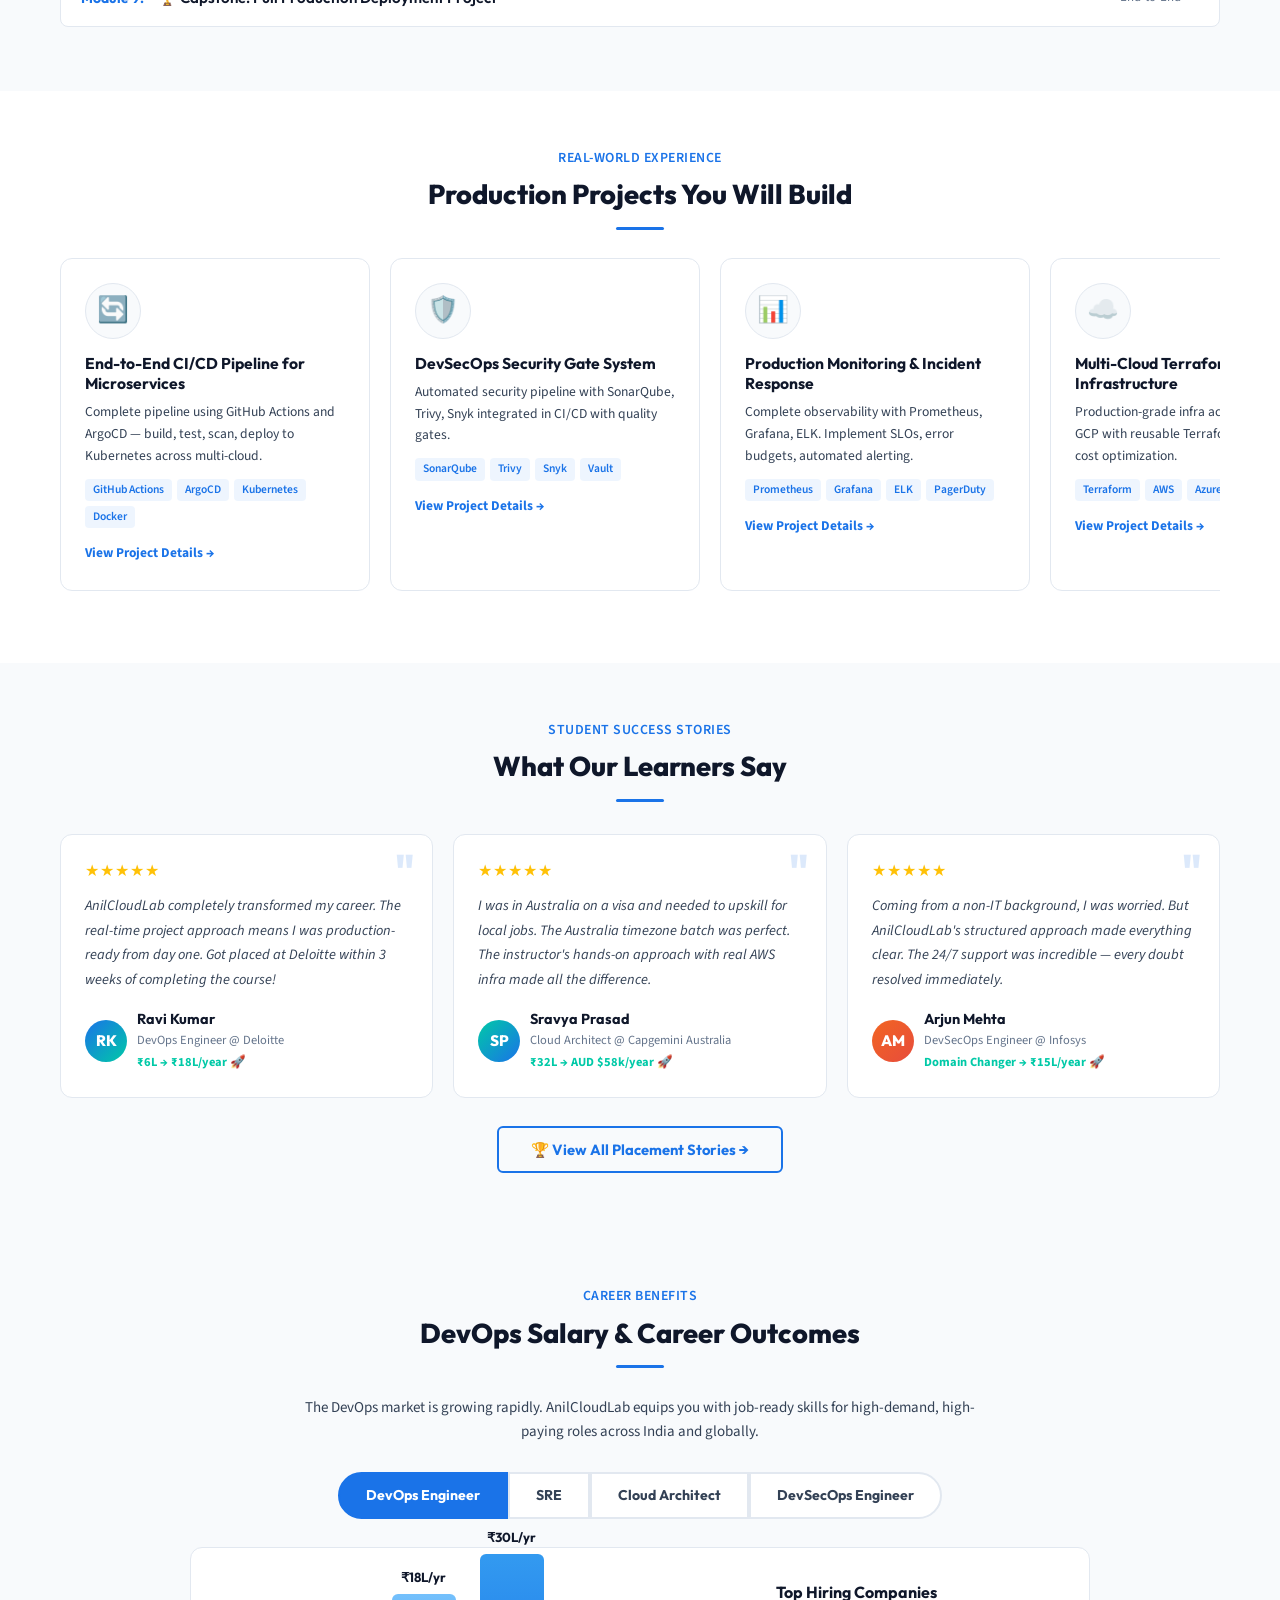
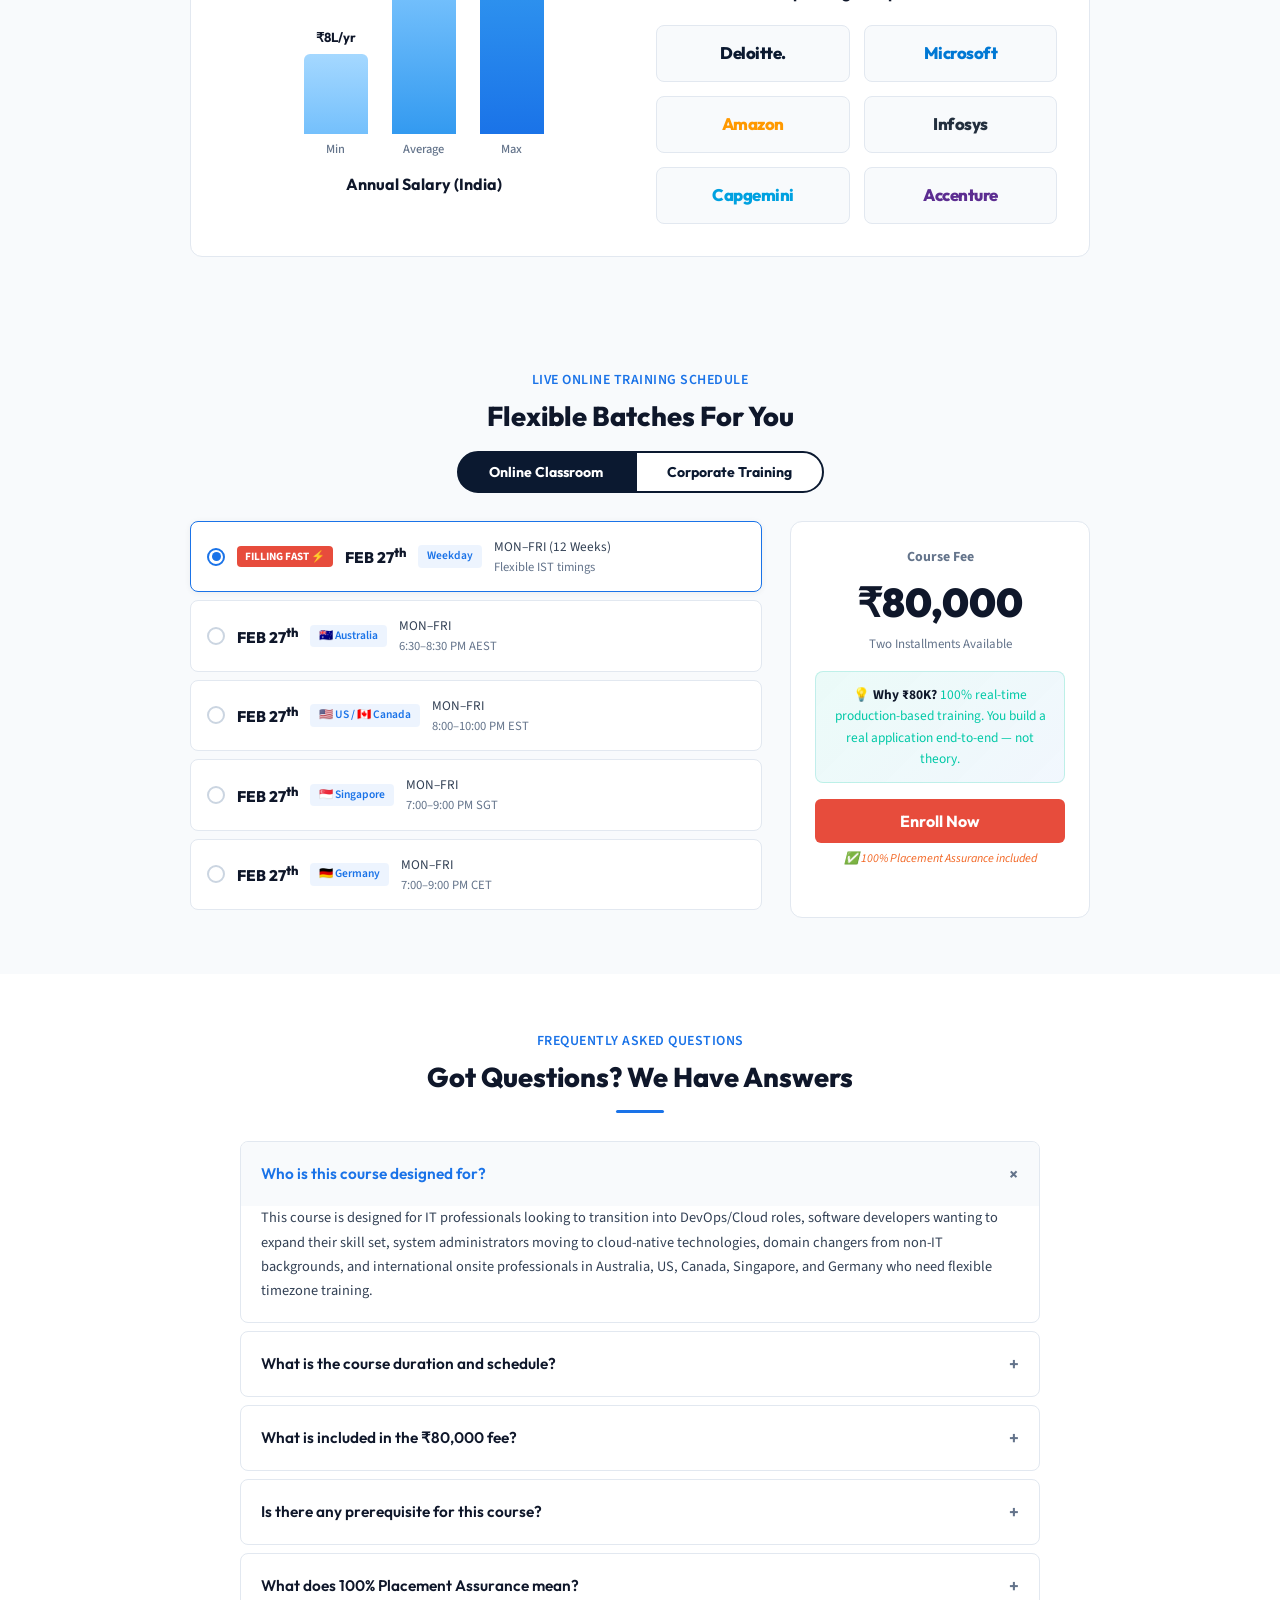
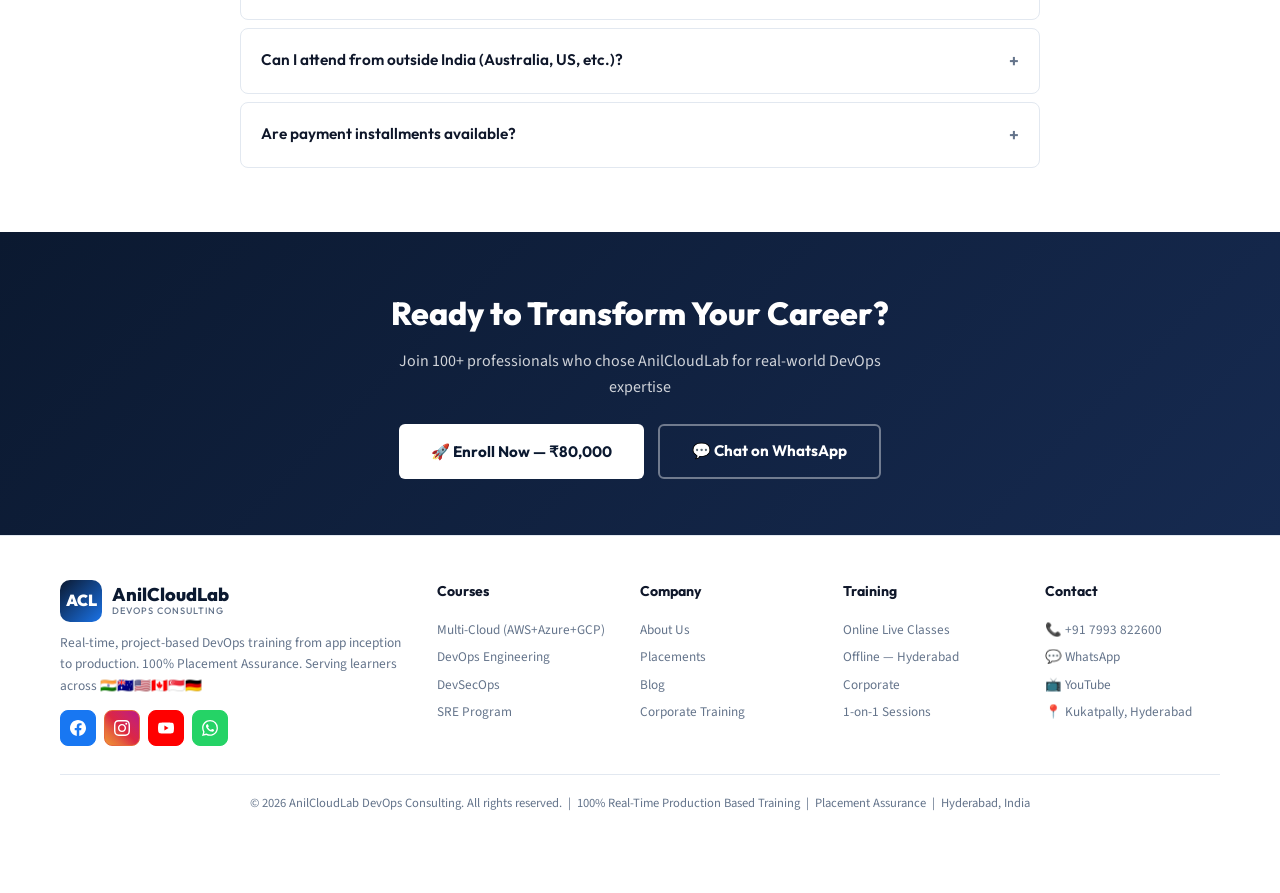
==== commit 104e965c: "Update index.html" ====
--- a/index.html
+++ b/index.html
@@ -634,7 +634,7 @@
 <span class="hm-item">💼 <span class="v">100%</span> Placement</span>
 </div>
 <div class="video-box" id="vBox" onclick="playVid()">
-<iframe id="ytF" src="https://youtu.be/iBdJHRFZjaY?si=j1y10gjAybSGZTWx" title="AnilCloudLab DevOps Training Demo" allowfullscreen loading="lazy"></iframe>
+<iframe id="ytF" src="https://www.youtube.com/embed/iBdJHRFZjaY" title="AnilCloudLab DevOps Training Demo" allowfullscreen loading="lazy"></iframe>
 <div class="video-overlay" id="vOvr">
 <div class="play-btn"><svg viewBox="0 0 24 24"><path d="M8 5v14l11-7z"/></svg></div>
 <span class="video-label">▶ View Course Preview</span>
@@ -823,7 +823,7 @@
 <div>
 <div class="testi-name">Sravya Prasad</div>
 <div class="testi-role">Cloud Architect @ Capgemini Australia</div>
-<div class="testi-salary">₹32L → AUD $58,200 per year 🚀</div>
+<div class="testi-salary">₹32L → AUD $58k/year 🚀</div>
 </div>
 </div>
 </div>
